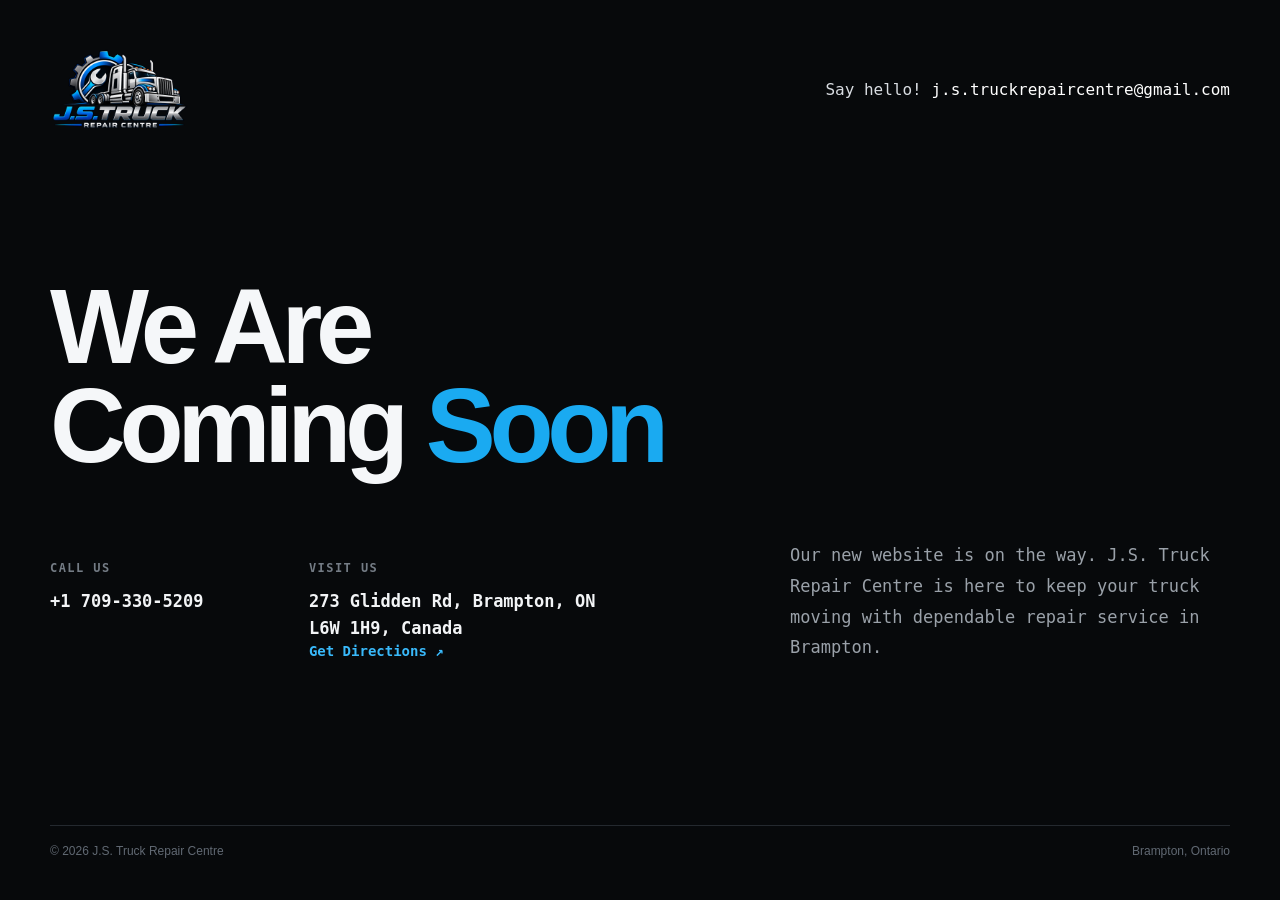
==== index.html @ e64debc7 "fixes for coming soon" ====
<!doctype html>
<html lang="en">

<head>
  <meta charset="utf-8">
  <meta name="viewport" content="width=device-width,initial-scale=1">
  <meta name="theme-color" content="#07090b">
  <title>J.S. Truck Repair Centre | Coming Soon</title>
  <link rel="icon" type="image/x-icon" href="favicon/favicon.ico">
  <meta name="description" content="J.S. Truck Repair Centre in Brampton, Ontario. Our new website is coming soon.">
  <style>
    :root {
      --bg: #07090b;
      --text: #f5f7f9;
      --muted: #9aa1a9;
      --blue: #079ee8;
      --line: #24292f
    }

    * {
      box-sizing: border-box
    }

    html,
    body {
      margin: 0;
      min-height: 100%;
      background: var(--bg);
      color: var(--text);
      font-family: Inter, Arial, Helvetica, sans-serif
    }

    body {
      min-height: 100vh
    }

    .page {
      width: min(1180px, calc(100% - 48px));
      min-height: 100vh;
      margin: auto;
      display: flex;
      flex-direction: column;
      padding: 44px 0 42px
    }

    header {
      display: flex;
      align-items: center;
      justify-content: space-between;
      gap: 30px
    }

    .logo {
      width: 190px;
      height: 92px;
      object-fit: contain;
      object-position: left center;
      display: block
    }

    .hello {
      font: 500 16px/1.5 ui-monospace, SFMono-Regular, Menlo, Consolas, monospace;
      color: #d9dde2
    }

    .hello a {
      color: #fff;
      text-decoration: none
    }

    .hello a:hover {
      color: #36b8ff
    }

    main {
      flex: 1;
      display: flex;
      flex-direction: column;
      justify-content: center;
      padding: 50px 0 25px
    }

    .title {
      font-size: clamp(62px, 8.2vw, 116px);
      line-height: .94;
      letter-spacing: -.06em;
      margin: 0;
      max-width: 900px;
      font-weight: 800
    }

    .title span {
      display: block
    }

    .blue {
      color: #1aaaf1
    }

    .bottom {
      display: grid;
      grid-template-columns: 1.35fr .9fr;
      gap: 80px;
      align-items: end;
      margin-top: 65px
    }

    .contact-grid {
      display: grid;
      grid-template-columns: .72fr 1.35fr;
      gap: 45px
    }

    .eyebrow {
      font: 600 12px/1.4 ui-monospace, SFMono-Regular, Menlo, Consolas, monospace;
      text-transform: uppercase;
      letter-spacing: .12em;
      color: #747c85;
      margin-bottom: 12px
    }

    .contact a,
    .contact p {
      font: 600 17px/1.55 ui-monospace, SFMono-Regular, Menlo, Consolas, monospace;
      color: #f2f4f6;
      text-decoration: none;
      margin: 0
    }

    .contact a:hover {
      color: #36b8ff
    }

    .intro {
      font: 500 17px/1.8 ui-monospace, SFMono-Regular, Menlo, Consolas, monospace;
      color: var(--muted);
      margin: 0;
      max-width: 430px
    }

    .directions {
      display: inline-block;
      margin-top: 16px;
      color: #39b9fa !important;
      font-size: 14px !important
    }

    .rule {
      height: 1px;
      background: var(--line);
      margin-top: 45px
    }

    .foot {
      display: flex;
      justify-content: space-between;
      gap: 20px;
      color: #616973;
      font-size: 12px;
      padding-top: 18px
    }

    @media(max-width:760px) {
      .page {
        width: min(100% - 30px, 1180px);
        padding: 24px 0
      }

      .logo {
        width: 140px;
        height: 70px
      }

      .hello {
        font-size: 12px;
        text-align: right
      }

      main {
        padding-top: 45px
      }

      .bottom {
        grid-template-columns: 1fr;
        gap: 42px;
        margin-top: 50px
      }

      .contact-grid {
        grid-template-columns: 1fr;
        gap: 30px
      }

      .intro {
        font-size: 15px
      }

      .foot {
        display: block;
        line-height: 1.8
      }
    }
  </style>
</head>

<body>
  <div class="page">
    <header>
      <img class="logo" src="logo.png" alt="J.S. Truck Repair Centre">
      <div class="hello">Say hello! <a href="mailto:j.s.truckrepaircentre@gmail.com">j.s.truckrepaircentre@gmail.com</a>
      </div>
    </header>
    <main>
      <h1 class="title"><span>We Are</span><span>Coming <span class="blue" style="display:inline">Soon</span></span>
      </h1>
      <div class="bottom">
        <div class="contact-grid">
          <div class="contact">
            <div class="eyebrow">Call Us</div>
            <a href="tel:+17093305209">+1 709-330-5209</a>
          </div>
          <div class="contact">
            <div class="eyebrow">Visit Us</div>
            <p>273 Glidden Rd, Brampton, ON<br>L6W 1H9, Canada</p>
            <a class="directions" href="https://share.google/nfIL2o4Om4ZSBafiS" target="_blank" rel="noopener">Get
              Directions ↗</a>
          </div>
        </div>
        <p class="intro">Our new website is on the way. J.S. Truck Repair Centre is here to keep your truck moving with
          dependable repair service in Brampton.</p>
      </div>
    </main>
    <div class="rule"></div>
    <footer class="foot"><span>© 2026 J.S. Truck Repair Centre</span><span>Brampton, Ontario</span></footer>
  </div>
</body>

</html>
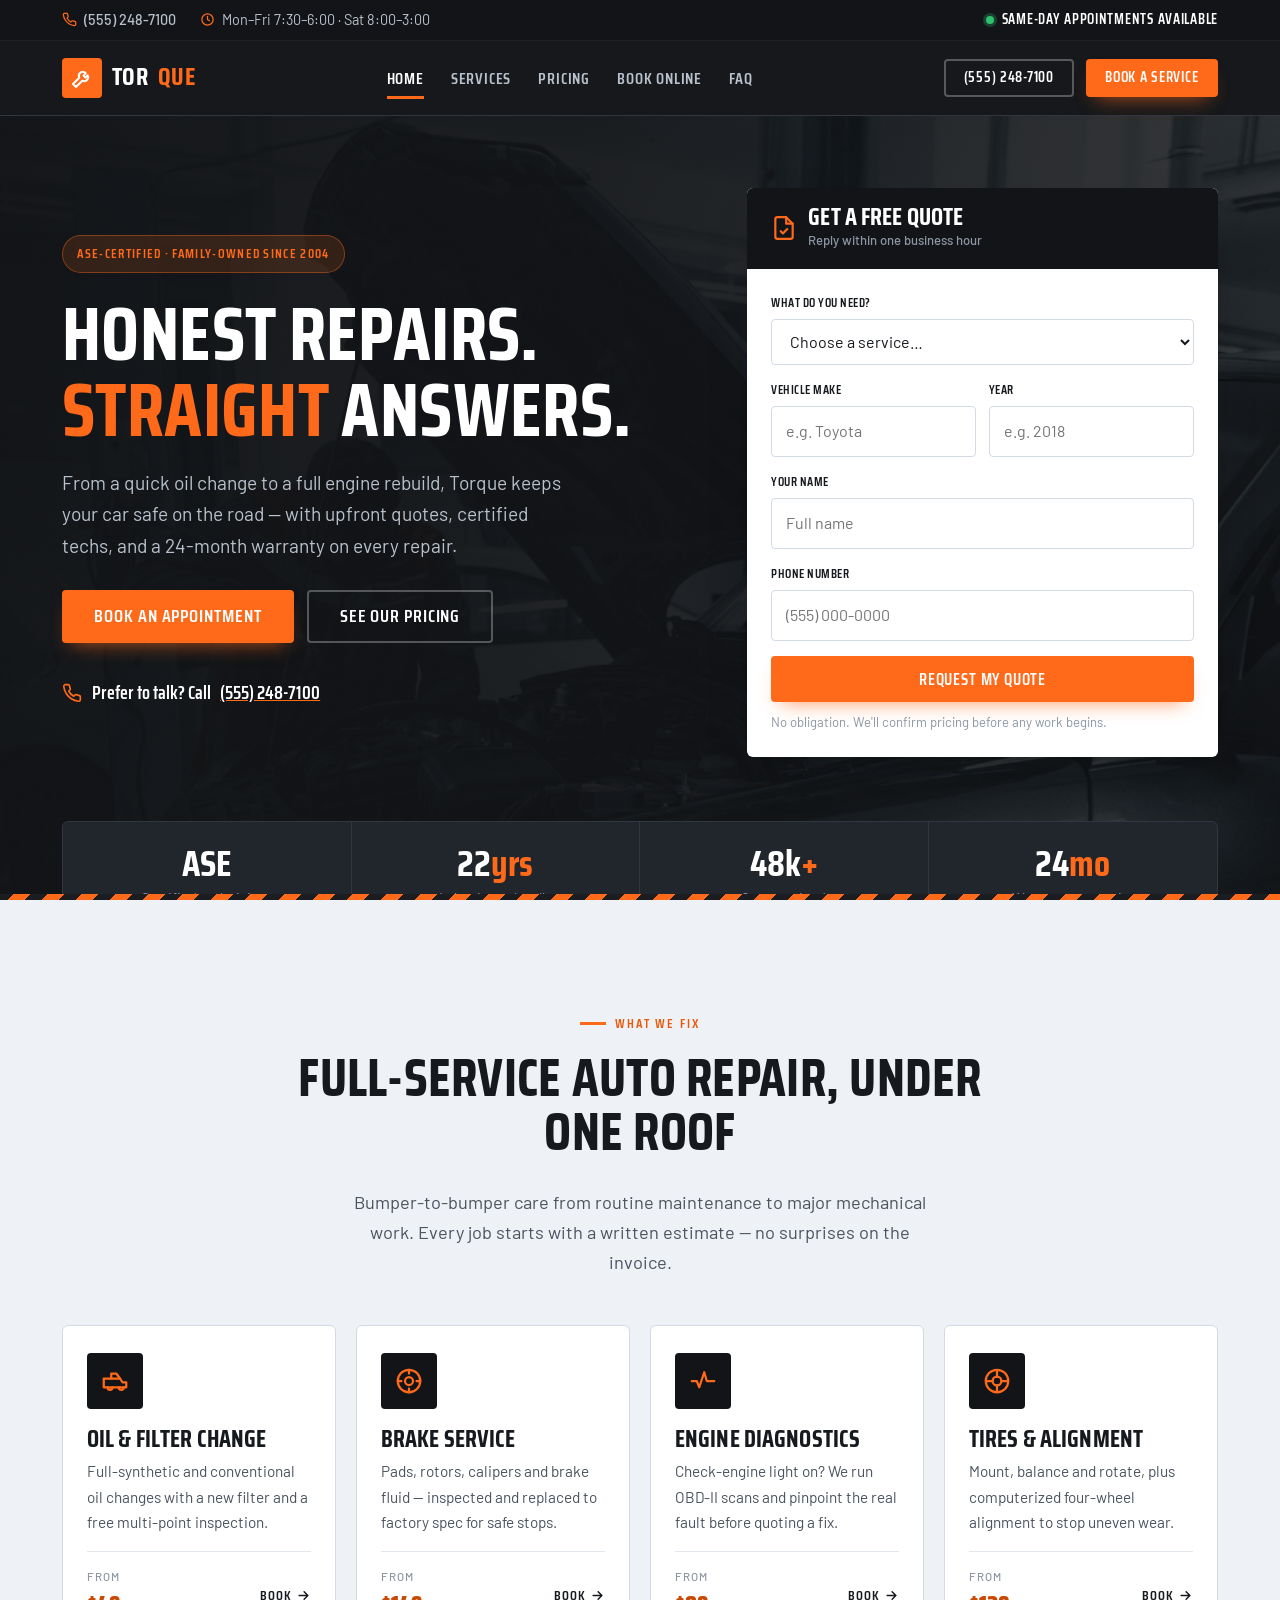
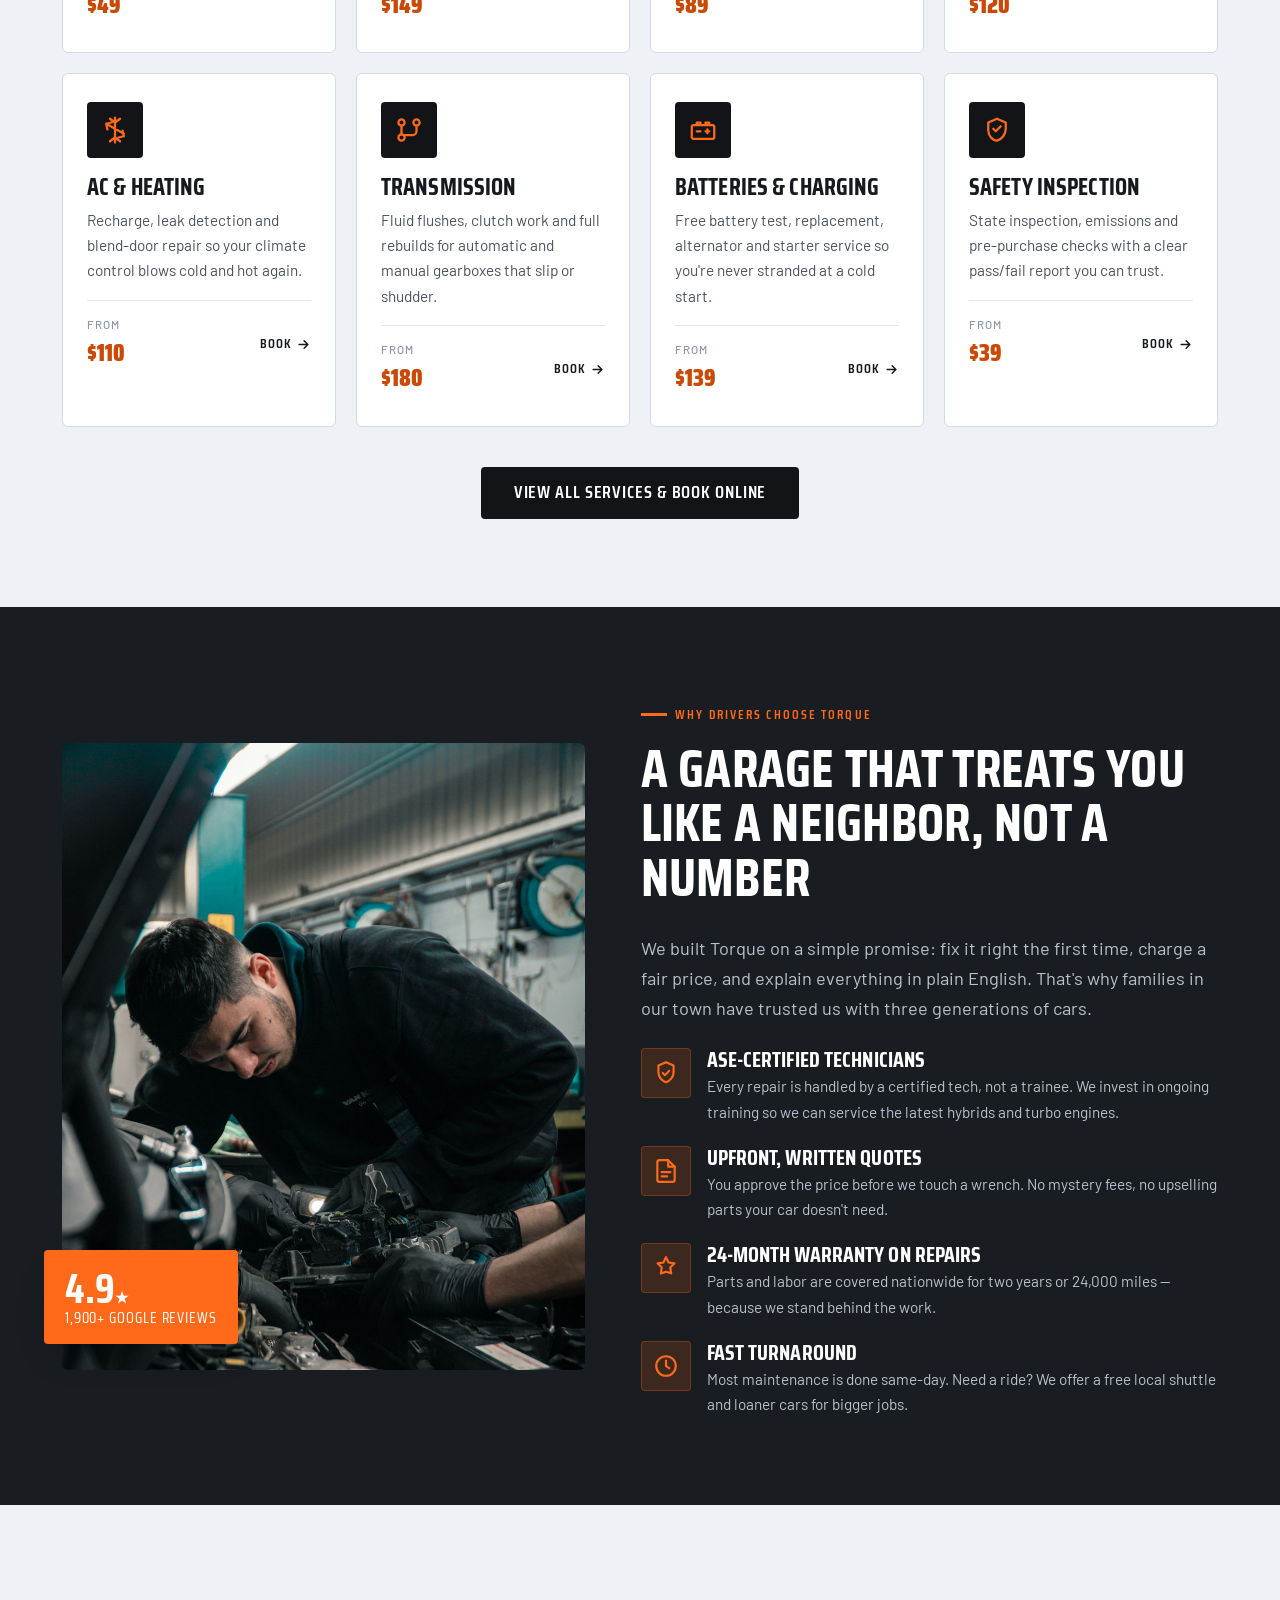
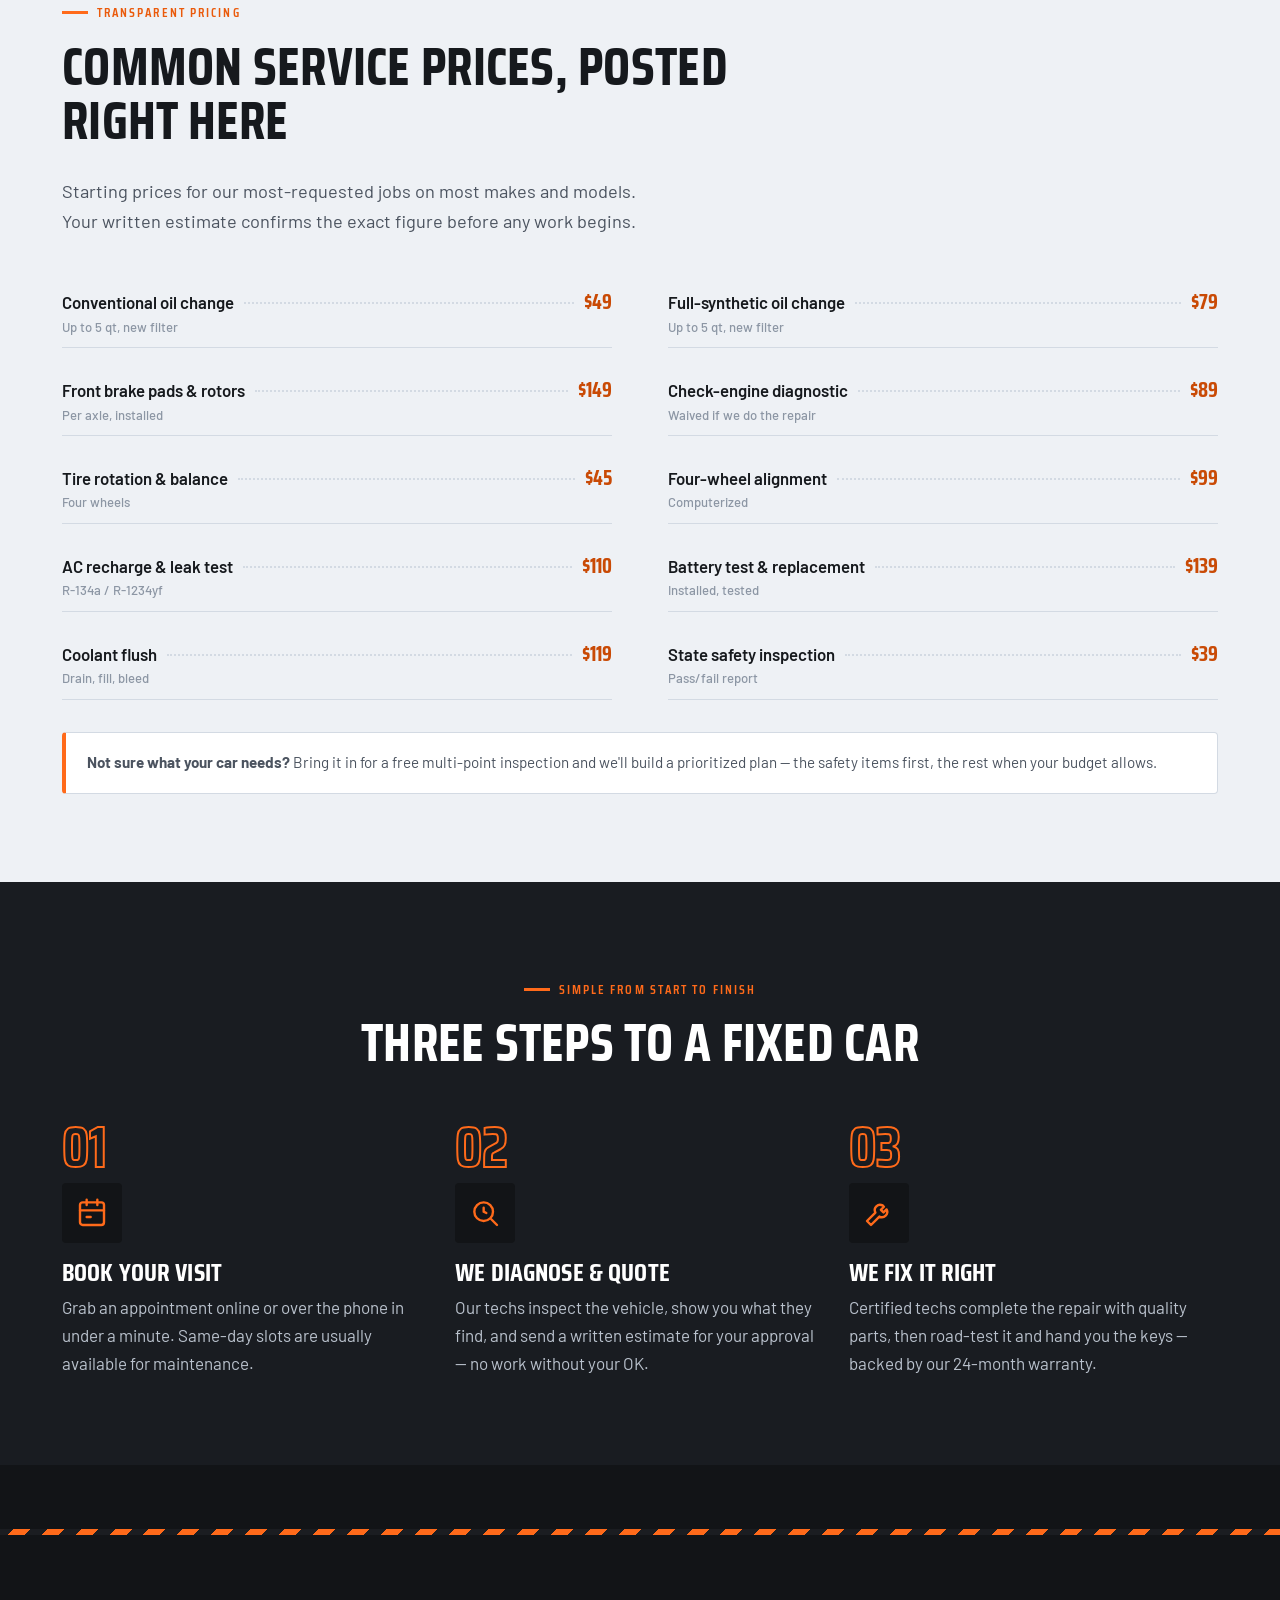
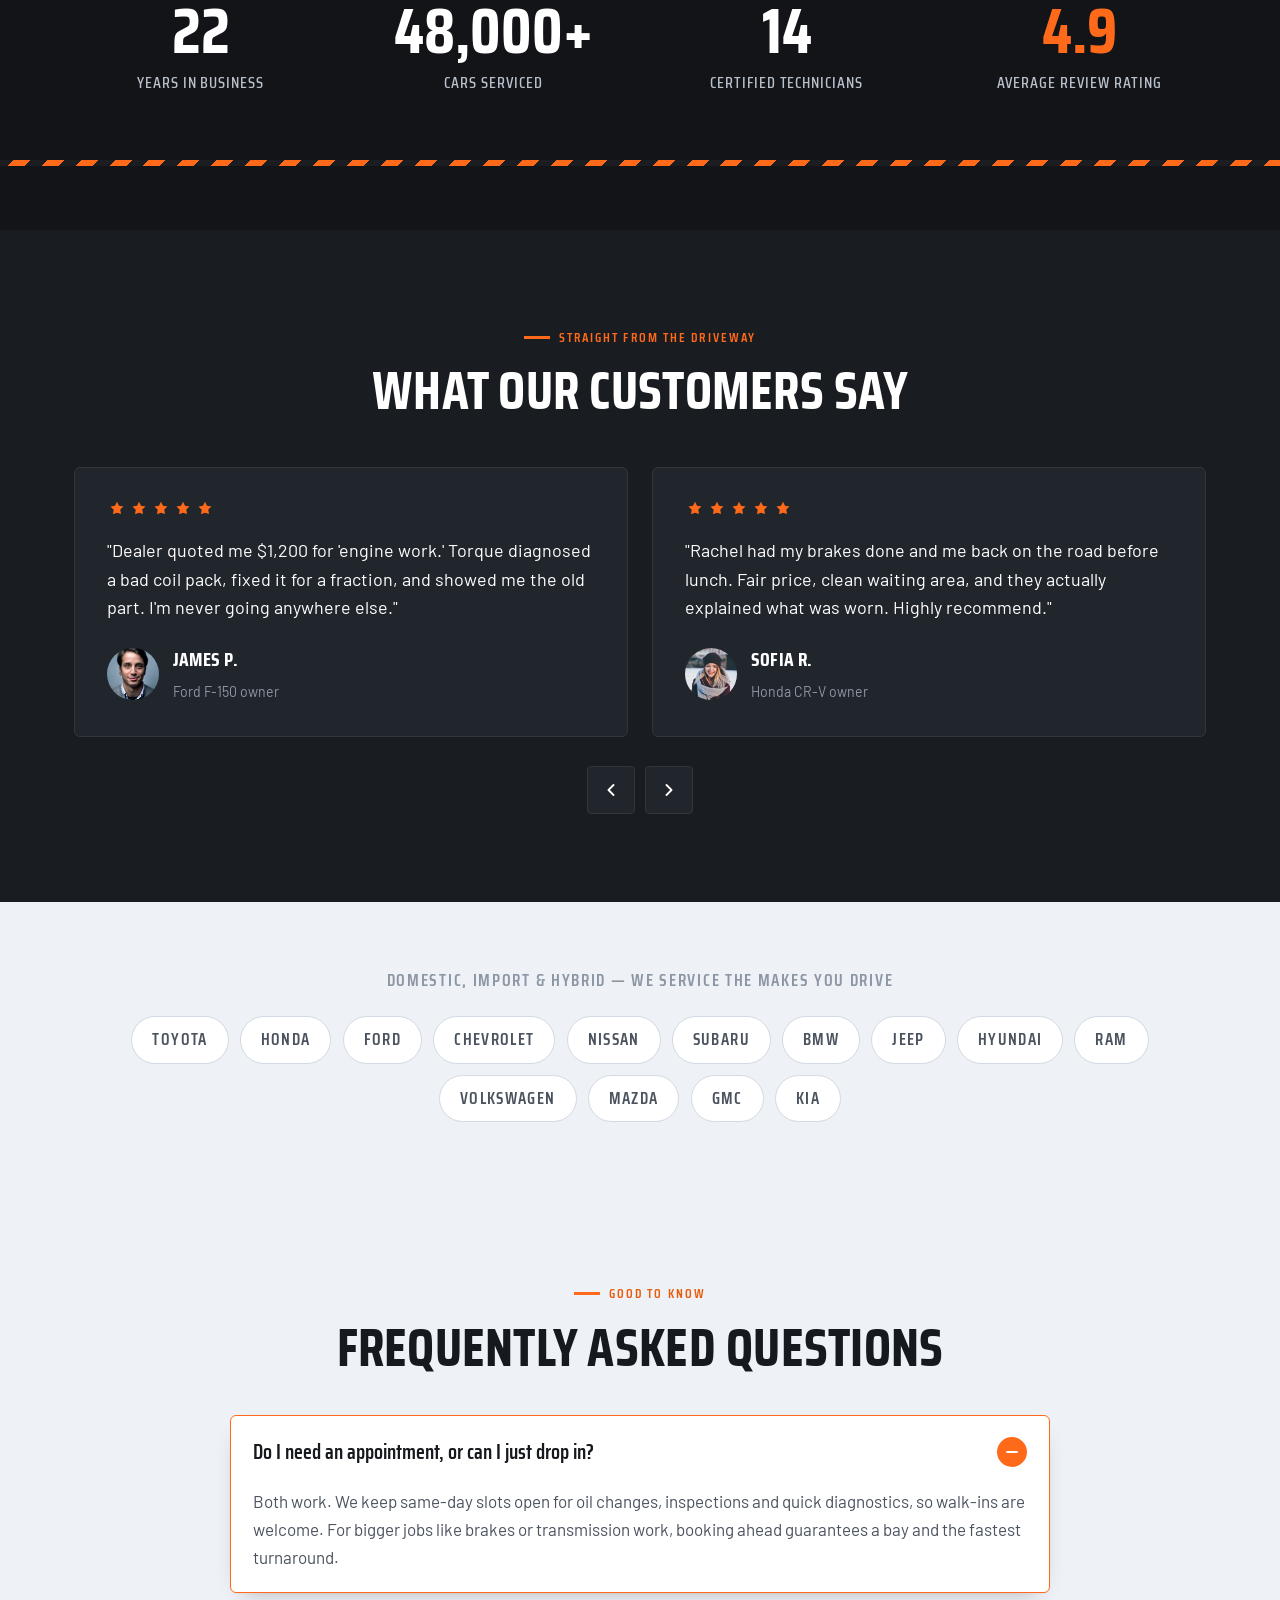
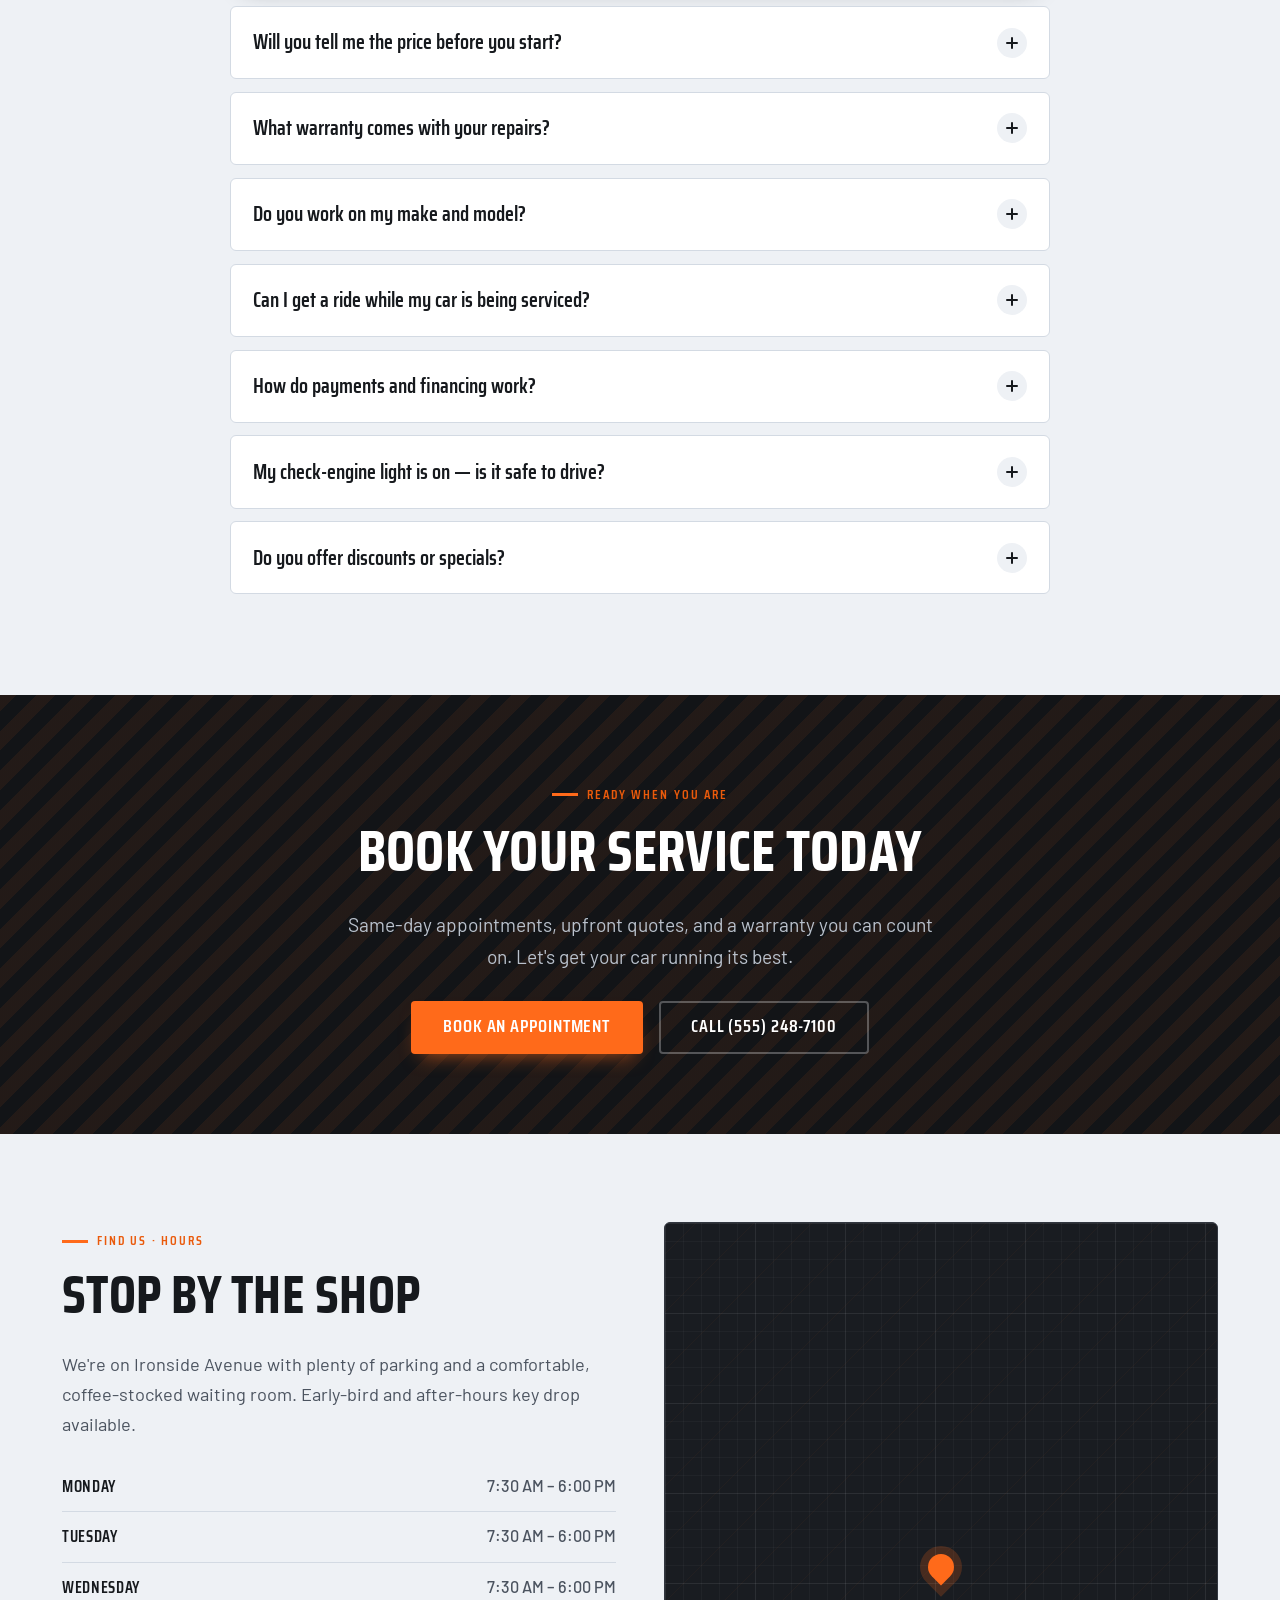
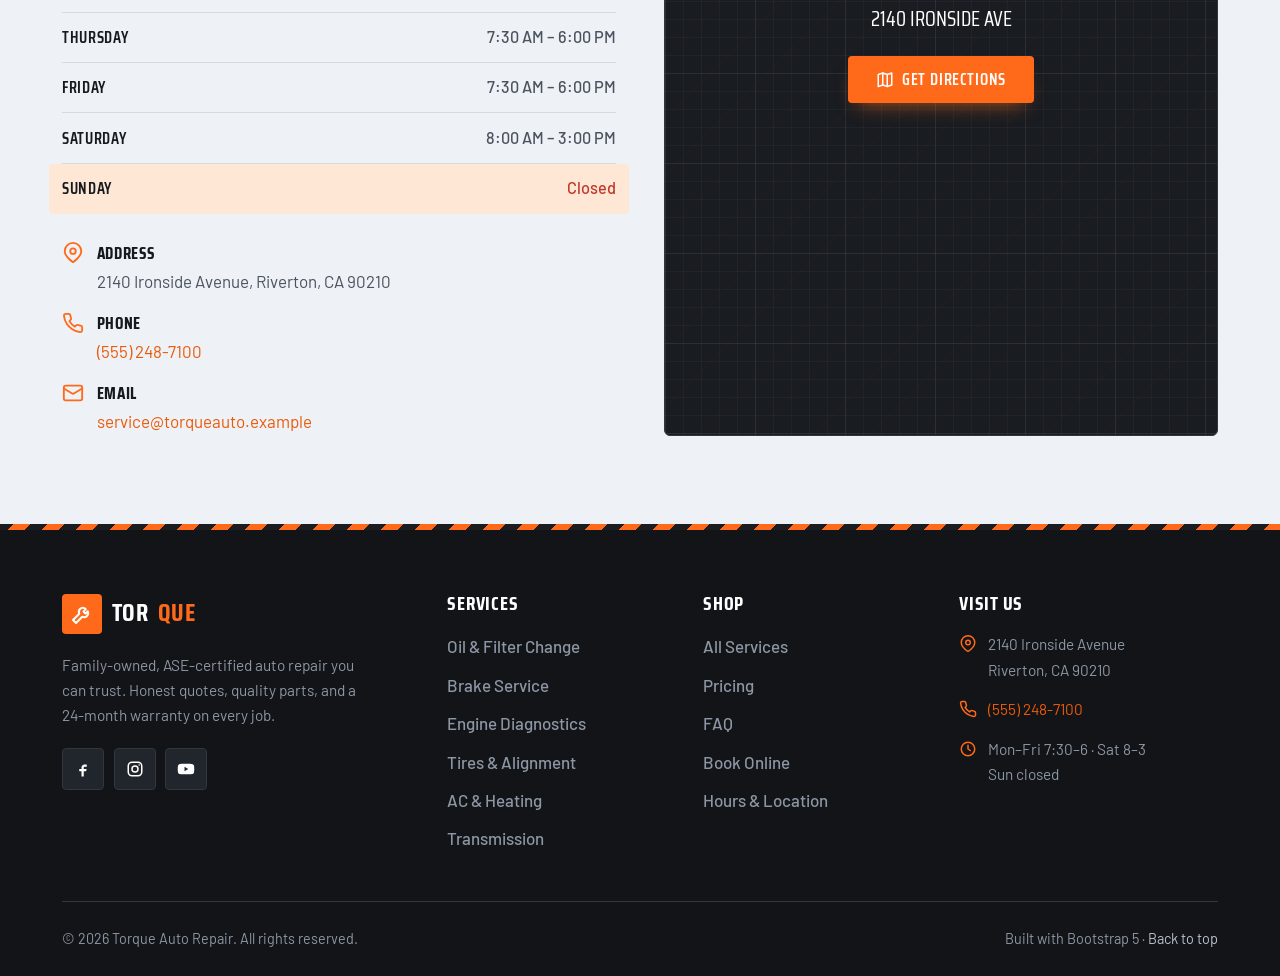
==== commit 4310100d: "template only" ====
--- a/index.html
+++ b/index.html
@@ -1,238 +1,715 @@
 <!doctype html>
 <html lang="en">
-
 <head>
+  <script>document.documentElement.classList.add('js')</script>
   <meta charset="utf-8">
-  <meta name="viewport" content="width=device-width,initial-scale=1">
-  <meta name="theme-color" content="#07090b">
-  <title>J.S. Truck Repair Centre | Coming Soon</title>
-  <link rel="icon" type="image/x-icon" href="favicon/favicon.ico">
-  <meta name="description" content="J.S. Truck Repair Centre in Brampton, Ontario. Our new website is coming soon.">
-  <style>
-    :root {
-      --bg: #07090b;
-      --text: #f5f7f9;
-      --muted: #9aa1a9;
-      --blue: #079ee8;
-      --line: #24292f
-    }
-
-    * {
-      box-sizing: border-box
-    }
-
-    html,
-    body {
-      margin: 0;
-      min-height: 100%;
-      background: var(--bg);
-      color: var(--text);
-      font-family: Inter, Arial, Helvetica, sans-serif
-    }
-
-    body {
-      min-height: 100vh
-    }
-
-    .page {
-      width: min(1180px, calc(100% - 48px));
-      min-height: 100vh;
-      margin: auto;
-      display: flex;
-      flex-direction: column;
-      padding: 44px 0 42px
-    }
-
-    header {
-      display: flex;
-      align-items: center;
-      justify-content: space-between;
-      gap: 30px
-    }
-
-    .logo {
-      width: 190px;
-      height: 92px;
-      object-fit: contain;
-      object-position: left center;
-      display: block
-    }
-
-    .hello {
-      font: 500 16px/1.5 ui-monospace, SFMono-Regular, Menlo, Consolas, monospace;
-      color: #d9dde2
-    }
-
-    .hello a {
-      color: #fff;
-      text-decoration: none
-    }
-
-    .hello a:hover {
-      color: #36b8ff
-    }
-
-    main {
-      flex: 1;
-      display: flex;
-      flex-direction: column;
-      justify-content: center;
-      padding: 50px 0 25px
-    }
-
-    .title {
-      font-size: clamp(62px, 8.2vw, 116px);
-      line-height: .94;
-      letter-spacing: -.06em;
-      margin: 0;
-      max-width: 900px;
-      font-weight: 800
-    }
-
-    .title span {
-      display: block
-    }
-
-    .blue {
-      color: #1aaaf1
-    }
-
-    .bottom {
-      display: grid;
-      grid-template-columns: 1.35fr .9fr;
-      gap: 80px;
-      align-items: end;
-      margin-top: 65px
-    }
-
-    .contact-grid {
-      display: grid;
-      grid-template-columns: .72fr 1.35fr;
-      gap: 45px
-    }
-
-    .eyebrow {
-      font: 600 12px/1.4 ui-monospace, SFMono-Regular, Menlo, Consolas, monospace;
-      text-transform: uppercase;
-      letter-spacing: .12em;
-      color: #747c85;
-      margin-bottom: 12px
-    }
-
-    .contact a,
-    .contact p {
-      font: 600 17px/1.55 ui-monospace, SFMono-Regular, Menlo, Consolas, monospace;
-      color: #f2f4f6;
-      text-decoration: none;
-      margin: 0
-    }
-
-    .contact a:hover {
-      color: #36b8ff
-    }
-
-    .intro {
-      font: 500 17px/1.8 ui-monospace, SFMono-Regular, Menlo, Consolas, monospace;
-      color: var(--muted);
-      margin: 0;
-      max-width: 430px
-    }
-
-    .directions {
-      display: inline-block;
-      margin-top: 16px;
-      color: #39b9fa !important;
-      font-size: 14px !important
-    }
-
-    .rule {
-      height: 1px;
-      background: var(--line);
-      margin-top: 45px
-    }
-
-    .foot {
-      display: flex;
-      justify-content: space-between;
-      gap: 20px;
-      color: #616973;
-      font-size: 12px;
-      padding-top: 18px
-    }
-
-    @media(max-width:760px) {
-      .page {
-        width: min(100% - 30px, 1180px);
-        padding: 24px 0
-      }
-
-      .logo {
-        width: 140px;
-        height: 70px
-      }
-
-      .hello {
-        font-size: 12px;
-        text-align: right
-      }
-
-      main {
-        padding-top: 45px
-      }
-
-      .bottom {
-        grid-template-columns: 1fr;
-        gap: 42px;
-        margin-top: 50px
-      }
-
-      .contact-grid {
-        grid-template-columns: 1fr;
-        gap: 30px
-      }
-
-      .intro {
-        font-size: 15px
-      }
-
-      .foot {
-        display: block;
-        line-height: 1.8
-      }
-    }
-  </style>
+  <meta name="viewport" content="width=device-width, initial-scale=1">
+  <title>Torque — Auto Repair Shop &amp; Mechanic Website Template</title>
+  <meta name="description" content="Torque is a rugged, trustworthy Bootstrap 5 website template for auto repair shops and mechanics: quick-quote booking, service pricing, ASE trust badges, specials, and a service booking page.">
+  <link rel="preconnect" href="https://fonts.googleapis.com">
+  <link rel="preconnect" href="https://fonts.gstatic.com" crossorigin>
+  <link href="https://fonts.googleapis.com/css2?family=Saira+Condensed:wght@500;600;700&family=Barlow:wght@400;500;600;700&display=swap" rel="stylesheet">
+  <link rel="stylesheet" href="css/vendor/bootstrap.min.css">
+  <link rel="stylesheet" href="css/style.css">
 </head>
-
 <body>
-  <div class="page">
-    <header>
-      <img class="logo" src="logo.png" alt="J.S. Truck Repair Centre">
-      <div class="hello">Say hello! <a href="mailto:j.s.truckrepaircentre@gmail.com">j.s.truckrepaircentre@gmail.com</a>
-      </div>
-    </header>
-    <main>
-      <h1 class="title"><span>We Are</span><span>Coming <span class="blue" style="display:inline">Soon</span></span>
-      </h1>
-      <div class="bottom">
-        <div class="contact-grid">
-          <div class="contact">
-            <div class="eyebrow">Call Us</div>
-            <a href="tel:+17093305209">+1 709-330-5209</a>
-          </div>
-          <div class="contact">
-            <div class="eyebrow">Visit Us</div>
-            <p>273 Glidden Rd, Brampton, ON<br>L6W 1H9, Canada</p>
-            <a class="directions" href="https://share.google/nfIL2o4Om4ZSBafiS" target="_blank" rel="noopener">Get
-              Directions ↗</a>
-          </div>
-        </div>
-        <p class="intro">Our new website is on the way. J.S. Truck Repair Centre is here to keep your truck moving with
-          dependable repair service in Brampton.</p>
-      </div>
-    </main>
-    <div class="rule"></div>
-    <footer class="foot"><span>© 2026 J.S. Truck Repair Centre</span><span>Brampton, Ontario</span></footer>
+  <a class="tq-skip" href="#main">Skip to content</a>
+
+  <!-- ============ TOP BAR ============ -->
+  <div class="tq-topbar">
+    <div class="container">
+      <ul class="tq-topbar-list">
+        <li>
+          <svg viewBox="0 0 24 24" fill="none" stroke="currentColor" stroke-width="2" stroke-linecap="round" stroke-linejoin="round" aria-hidden="true"><path d="M22 16.92v3a2 2 0 0 1-2.18 2 19.79 19.79 0 0 1-8.63-3.07 19.5 19.5 0 0 1-6-6 19.79 19.79 0 0 1-3.07-8.67A2 2 0 0 1 4.11 2h3a2 2 0 0 1 2 1.72c.13.96.36 1.9.7 2.81a2 2 0 0 1-.45 2.11L8.09 9.91a16 16 0 0 0 6 6l1.27-1.27a2 2 0 0 1 2.11-.45c.9.34 1.85.57 2.81.7A2 2 0 0 1 22 16.92z"/></svg>
+          <a href="tel:+15552487100">(555) 248-7100</a>
+        </li>
+        <li class="tq-topbar-hide">
+          <svg viewBox="0 0 24 24" fill="none" stroke="currentColor" stroke-width="2" stroke-linecap="round" stroke-linejoin="round" aria-hidden="true"><circle cx="12" cy="12" r="9"/><path d="M12 7v5l3 2"/></svg>
+          Mon–Fri 7:30–6:00 · Sat 8:00–3:00
+        </li>
+      </ul>
+      <span class="tq-sameday"><span class="dot" aria-hidden="true"></span> Same-day appointments available</span>
+    </div>
   </div>
+
+  <!-- ============ NAVBAR ============ -->
+  <header>
+    <nav class="tq-nav" aria-label="Primary">
+      <div class="container">
+        <a class="tq-brand" href="index.html" aria-label="Torque Auto Repair — home">
+          <span class="tq-brand-mark" aria-hidden="true">
+            <svg viewBox="0 0 24 24" fill="none" stroke="currentColor" stroke-width="2" stroke-linecap="round" stroke-linejoin="round"><path d="M14.7 6.3a4 4 0 0 0-5.4 5.4L3 18l3 3 6.3-6.3a4 4 0 0 0 5.4-5.4l-2.3 2.3-2-2 2.3-2.3z"/></svg>
+          </span>
+          Tor<b>que</b>
+        </a>
+
+        <ul class="tq-nav-links tq-nav-desktop" role="list">
+          <li><a href="index.html" class="active">Home</a></li>
+          <li><a href="#services">Services</a></li>
+          <li><a href="#pricing">Pricing</a></li>
+          <li><a href="services.html">Book Online</a></li>
+          <li><a href="#faq">FAQ</a></li>
+        </ul>
+
+        <div class="tq-nav-cta tq-nav-desktop">
+          <a href="tel:+15552487100" class="tq-btn tq-btn--ghost tq-btn--sm">(555) 248-7100</a>
+          <a href="#quote" class="tq-btn tq-btn--accent tq-btn--sm">Book a Service</a>
+        </div>
+
+        <button class="tq-burger" aria-label="Open menu" aria-expanded="false" aria-controls="tqMobile">
+          <span></span><span></span><span></span>
+        </button>
+      </div>
+    </nav>
+  </header>
+
+  <div class="tq-overlay" aria-hidden="true"></div>
+  <nav class="tq-mobile" id="tqMobile" aria-label="Mobile">
+    <button class="tq-mobile-close" aria-label="Close menu">&times;</button>
+    <a href="index.html">Home</a>
+    <a href="#services">Services</a>
+    <a href="#pricing">Pricing</a>
+    <a href="services.html">Book Online</a>
+    <a href="#faq">FAQ</a>
+    <a href="#quote" class="tq-btn tq-btn--accent tq-btn--block">Book a Service</a>
+    <a href="tel:+15552487100" class="tq-btn tq-btn--ghost tq-btn--block">(555) 248-7100</a>
+  </nav>
+
+  <main id="main">
+
+    <!-- ============ HERO ============ -->
+    <section class="tq-hero" id="quote">
+      <div class="tq-hero-bg">
+        <img src="img/hero-garage.jpg" alt="Mechanic in overalls working under a car raised on a hydraulic lift in a busy auto repair garage" width="1600" height="1100" fetchpriority="high">
+      </div>
+      <div class="container">
+        <div class="tq-hero-grid">
+          <div>
+            <span class="tq-hero-flag">ASE-Certified · Family-Owned Since 2004</span>
+            <h1>Honest repairs.<br><span class="u">Straight</span> answers.</h1>
+            <p class="tq-hero-sub">From a quick oil change to a full engine rebuild, Torque keeps your car safe on the road — with upfront quotes, certified techs, and a 24-month warranty on every repair.</p>
+            <div class="tq-hero-actions">
+              <a href="services.html" class="tq-btn tq-btn--accent tq-btn--lg">Book an appointment</a>
+              <a href="#pricing" class="tq-btn tq-btn--ghost tq-btn--lg">See our pricing</a>
+            </div>
+            <div class="tq-hero-phone">
+              <svg viewBox="0 0 24 24" fill="none" stroke="currentColor" stroke-width="2" stroke-linecap="round" stroke-linejoin="round" aria-hidden="true"><path d="M22 16.92v3a2 2 0 0 1-2.18 2 19.79 19.79 0 0 1-8.63-3.07 19.5 19.5 0 0 1-6-6 19.79 19.79 0 0 1-3.07-8.67A2 2 0 0 1 4.11 2h3a2 2 0 0 1 2 1.72c.13.96.36 1.9.7 2.81a2 2 0 0 1-.45 2.11L8.09 9.91a16 16 0 0 0 6 6l1.27-1.27a2 2 0 0 1 2.11-.45c.9.34 1.85.57 2.81.7A2 2 0 0 1 22 16.92z"/></svg>
+              Prefer to talk? Call <a href="tel:+15552487100" style="color:#fff;text-decoration:underline;text-decoration-color:var(--tq-orange);">(555) 248-7100</a>
+            </div>
+          </div>
+
+          <!-- Quick-quote mini form -->
+          <div class="tq-quote">
+            <div class="tq-quote-head">
+              <svg viewBox="0 0 24 24" fill="none" stroke="currentColor" stroke-width="2" stroke-linecap="round" stroke-linejoin="round" aria-hidden="true"><path d="M14 2H6a2 2 0 0 0-2 2v16a2 2 0 0 0 2 2h12a2 2 0 0 0 2-2V8z"/><path d="M14 2v6h6M9 15l2 2 4-4"/></svg>
+              <div>
+                <h3>Get a free quote</h3>
+                <span>Reply within one business hour</span>
+              </div>
+            </div>
+            <div class="tq-quote-body">
+              <form data-validate aria-label="Quick quote request">
+                <div class="tq-field">
+                  <label for="q-service">What do you need?</label>
+                  <select id="q-service" name="service" required>
+                    <option value="">Choose a service…</option>
+                    <option>Oil change</option>
+                    <option>Brakes</option>
+                    <option>Engine diagnostics</option>
+                    <option>Tires &amp; alignment</option>
+                    <option>AC &amp; heating</option>
+                    <option>Transmission</option>
+                    <option>Battery</option>
+                    <option>State inspection</option>
+                    <option>Not sure — please advise</option>
+                  </select>
+                  <span class="err">Please pick a service.</span>
+                </div>
+                <div class="tq-field-row">
+                  <div class="tq-field">
+                    <label for="q-make">Vehicle make</label>
+                    <input id="q-make" name="make" type="text" placeholder="e.g. Toyota" required>
+                    <span class="err">Enter your make.</span>
+                  </div>
+                  <div class="tq-field">
+                    <label for="q-year">Year</label>
+                    <input id="q-year" name="year" type="text" inputmode="numeric" placeholder="e.g. 2018" required>
+                    <span class="err">Enter the year.</span>
+                  </div>
+                </div>
+                <div class="tq-field">
+                  <label for="q-name">Your name</label>
+                  <input id="q-name" name="name" type="text" placeholder="Full name" required>
+                  <span class="err">Please enter your name.</span>
+                </div>
+                <div class="tq-field">
+                  <label for="q-phone">Phone number</label>
+                  <input id="q-phone" name="phone" type="tel" placeholder="(555) 000-0000" required>
+                  <span class="err">Enter a valid phone number.</span>
+                </div>
+                <button type="submit" class="tq-btn tq-btn--accent tq-btn--block">Request my quote</button>
+                <p class="tq-form-note">No obligation. We'll confirm pricing before any work begins.</p>
+                <div class="tq-form-success">Thanks — your request is in! A service advisor will call you shortly to confirm your quote and appointment.</div>
+              </form>
+            </div>
+          </div>
+        </div>
+
+        <!-- Trust badges -->
+        <div class="tq-trust" style="margin-bottom:-2.5rem;">
+          <div class="tq-trust-item">
+            <div class="tq-trust-num">ASE</div>
+            <div class="tq-trust-label">Certified technicians</div>
+          </div>
+          <div class="tq-trust-item">
+            <div class="tq-trust-num">22<span class="u">yrs</span></div>
+            <div class="tq-trust-label">In business locally</div>
+          </div>
+          <div class="tq-trust-item">
+            <div class="tq-trust-num">48k<span class="u">+</span></div>
+            <div class="tq-trust-label">Cars serviced</div>
+          </div>
+          <div class="tq-trust-item">
+            <div class="tq-trust-num">24<span class="u">mo</span></div>
+            <div class="tq-trust-label">Warranty on repairs</div>
+          </div>
+        </div>
+      </div>
+    </section>
+    <div class="tq-hazard-thin" role="presentation"></div>
+
+    <!-- ============ SERVICES GRID ============ -->
+    <section class="tq-section tq-light" id="services" style="padding-top:6.5rem;">
+      <div class="container">
+        <div class="tq-shead tq-shead--center tq-reveal" style="margin-bottom:3rem;">
+          <span class="tq-eyebrow tq-eyebrow--center">What we fix</span>
+          <h2 class="tq-h2">Full-service auto repair, under one roof</h2>
+          <p class="tq-lead" style="margin-inline:auto;">Bumper-to-bumper care from routine maintenance to major mechanical work. Every job starts with a written estimate — no surprises on the invoice.</p>
+        </div>
+
+        <div class="tq-services-grid">
+          <!-- Oil Change -->
+          <article class="tq-service tq-reveal">
+            <div class="tq-service-ico"><svg viewBox="0 0 24 24" fill="none" stroke="currentColor" stroke-width="1.8" stroke-linecap="round" stroke-linejoin="round" aria-hidden="true"><path d="M3 10h13l2 3h3v4H3z"/><path d="M6 17a2 2 0 1 0 4 0M15 17a2 2 0 1 0 4 0"/><path d="M9 10V6h4l3 4"/></svg></div>
+            <h3>Oil &amp; Filter Change</h3>
+            <p>Full-synthetic and conventional oil changes with a new filter and a free multi-point inspection.</p>
+            <div class="tq-service-foot">
+              <div class="tq-price-from"><span>From</span><b>$49</b></div>
+              <a href="services.html" class="tq-service-link">Book <svg viewBox="0 0 24 24" fill="none" stroke="currentColor" stroke-width="2.4" stroke-linecap="round" stroke-linejoin="round" aria-hidden="true"><path d="M5 12h14M13 6l6 6-6 6"/></svg></a>
+            </div>
+          </article>
+          <!-- Brakes -->
+          <article class="tq-service tq-reveal d1">
+            <div class="tq-service-ico"><svg viewBox="0 0 24 24" fill="none" stroke="currentColor" stroke-width="1.8" stroke-linecap="round" stroke-linejoin="round" aria-hidden="true"><circle cx="12" cy="12" r="9"/><circle cx="12" cy="12" r="3.2"/><path d="M12 3v3M12 18v3M3 12h3M18 12h3"/></svg></div>
+            <h3>Brake Service</h3>
+            <p>Pads, rotors, calipers and brake fluid — inspected and replaced to factory spec for safe stops.</p>
+            <div class="tq-service-foot">
+              <div class="tq-price-from"><span>From</span><b>$149</b></div>
+              <a href="services.html" class="tq-service-link">Book <svg viewBox="0 0 24 24" fill="none" stroke="currentColor" stroke-width="2.4" stroke-linecap="round" stroke-linejoin="round" aria-hidden="true"><path d="M5 12h14M13 6l6 6-6 6"/></svg></a>
+            </div>
+          </article>
+          <!-- Diagnostics -->
+          <article class="tq-service tq-reveal d2">
+            <div class="tq-service-ico"><svg viewBox="0 0 24 24" fill="none" stroke="currentColor" stroke-width="1.8" stroke-linecap="round" stroke-linejoin="round" aria-hidden="true"><path d="M3 12h4l2 5 4-12 2 7h6"/></svg></div>
+            <h3>Engine Diagnostics</h3>
+            <p>Check-engine light on? We run OBD-II scans and pinpoint the real fault before quoting a fix.</p>
+            <div class="tq-service-foot">
+              <div class="tq-price-from"><span>From</span><b>$89</b></div>
+              <a href="services.html" class="tq-service-link">Book <svg viewBox="0 0 24 24" fill="none" stroke="currentColor" stroke-width="2.4" stroke-linecap="round" stroke-linejoin="round" aria-hidden="true"><path d="M5 12h14M13 6l6 6-6 6"/></svg></a>
+            </div>
+          </article>
+          <!-- Tires -->
+          <article class="tq-service tq-reveal d3">
+            <div class="tq-service-ico"><svg viewBox="0 0 24 24" fill="none" stroke="currentColor" stroke-width="1.8" stroke-linecap="round" stroke-linejoin="round" aria-hidden="true"><circle cx="12" cy="12" r="9"/><circle cx="12" cy="12" r="3.5"/><path d="M12 3.5v5M12 15.5v5M3.5 12h5M15.5 12h5"/></svg></div>
+            <h3>Tires &amp; Alignment</h3>
+            <p>Mount, balance and rotate, plus computerized four-wheel alignment to stop uneven wear.</p>
+            <div class="tq-service-foot">
+              <div class="tq-price-from"><span>From</span><b>$120</b></div>
+              <a href="services.html" class="tq-service-link">Book <svg viewBox="0 0 24 24" fill="none" stroke="currentColor" stroke-width="2.4" stroke-linecap="round" stroke-linejoin="round" aria-hidden="true"><path d="M5 12h14M13 6l6 6-6 6"/></svg></a>
+            </div>
+          </article>
+          <!-- AC -->
+          <article class="tq-service tq-reveal">
+            <div class="tq-service-ico"><svg viewBox="0 0 24 24" fill="none" stroke="currentColor" stroke-width="1.8" stroke-linecap="round" stroke-linejoin="round" aria-hidden="true"><path d="M12 2v20M12 6l4-3M12 6L8 3M12 18l4 3M12 18l-4 3M4.9 7l14.2 8M4.9 7l1 4.5M4.9 7l4.4-1M19.1 17l-1-4.5M19.1 17l-4.4 1"/></svg></div>
+            <h3>AC &amp; Heating</h3>
+            <p>Recharge, leak detection and blend-door repair so your climate control blows cold and hot again.</p>
+            <div class="tq-service-foot">
+              <div class="tq-price-from"><span>From</span><b>$110</b></div>
+              <a href="services.html" class="tq-service-link">Book <svg viewBox="0 0 24 24" fill="none" stroke="currentColor" stroke-width="2.4" stroke-linecap="round" stroke-linejoin="round" aria-hidden="true"><path d="M5 12h14M13 6l6 6-6 6"/></svg></a>
+            </div>
+          </article>
+          <!-- Transmission -->
+          <article class="tq-service tq-reveal d1">
+            <div class="tq-service-ico"><svg viewBox="0 0 24 24" fill="none" stroke="currentColor" stroke-width="1.8" stroke-linecap="round" stroke-linejoin="round" aria-hidden="true"><circle cx="6" cy="6" r="2.5"/><circle cx="18" cy="6" r="2.5"/><circle cx="6" cy="18" r="2.5"/><path d="M6 8.5v7M18 8.5V13a3 3 0 0 1-3 3H8.5"/></svg></div>
+            <h3>Transmission</h3>
+            <p>Fluid flushes, clutch work and full rebuilds for automatic and manual gearboxes that slip or shudder.</p>
+            <div class="tq-service-foot">
+              <div class="tq-price-from"><span>From</span><b>$180</b></div>
+              <a href="services.html" class="tq-service-link">Book <svg viewBox="0 0 24 24" fill="none" stroke="currentColor" stroke-width="2.4" stroke-linecap="round" stroke-linejoin="round" aria-hidden="true"><path d="M5 12h14M13 6l6 6-6 6"/></svg></a>
+            </div>
+          </article>
+          <!-- Batteries -->
+          <article class="tq-service tq-reveal d2">
+            <div class="tq-service-ico"><svg viewBox="0 0 24 24" fill="none" stroke="currentColor" stroke-width="1.8" stroke-linecap="round" stroke-linejoin="round" aria-hidden="true"><rect x="3" y="8" width="18" height="11" rx="1.5"/><path d="M7 8V6h3v2M14 8V6h3v2M7 13h3M15.5 11.5v3M14 13h3"/></svg></div>
+            <h3>Batteries &amp; Charging</h3>
+            <p>Free battery test, replacement, alternator and starter service so you're never stranded at a cold start.</p>
+            <div class="tq-service-foot">
+              <div class="tq-price-from"><span>From</span><b>$139</b></div>
+              <a href="services.html" class="tq-service-link">Book <svg viewBox="0 0 24 24" fill="none" stroke="currentColor" stroke-width="2.4" stroke-linecap="round" stroke-linejoin="round" aria-hidden="true"><path d="M5 12h14M13 6l6 6-6 6"/></svg></a>
+            </div>
+          </article>
+          <!-- Inspection -->
+          <article class="tq-service tq-reveal d3">
+            <div class="tq-service-ico"><svg viewBox="0 0 24 24" fill="none" stroke="currentColor" stroke-width="1.8" stroke-linecap="round" stroke-linejoin="round" aria-hidden="true"><path d="M9 11l2 2 4-4"/><path d="M12 3l7 3v5c0 4.5-3 8.3-7 9.5C8 20.3 5 16.5 5 12V6z"/></svg></div>
+            <h3>Safety Inspection</h3>
+            <p>State inspection, emissions and pre-purchase checks with a clear pass/fail report you can trust.</p>
+            <div class="tq-service-foot">
+              <div class="tq-price-from"><span>From</span><b>$39</b></div>
+              <a href="services.html" class="tq-service-link">Book <svg viewBox="0 0 24 24" fill="none" stroke="currentColor" stroke-width="2.4" stroke-linecap="round" stroke-linejoin="round" aria-hidden="true"><path d="M5 12h14M13 6l6 6-6 6"/></svg></a>
+            </div>
+          </article>
+        </div>
+
+        <div class="text-center" style="margin-top:2.5rem;">
+          <a href="services.html" class="tq-btn tq-btn--dark tq-btn--lg">View all services &amp; book online</a>
+        </div>
+      </div>
+    </section>
+
+    <!-- ============ WHY CHOOSE US ============ -->
+    <section class="tq-section tq-dark tq-carbon">
+      <div class="container">
+        <div class="tq-why-grid">
+          <div class="tq-why-media tq-reveal">
+            <img src="img/why-shop.jpg" alt="Interior of a clean, modern auto repair shop with cars on hydraulic lifts and organized tool chests" width="1000" height="1200" loading="lazy">
+            <div class="tq-why-badge">
+              <b>4.9<span aria-hidden="true">★</span></b>
+              <span>1,900+ Google reviews</span>
+            </div>
+          </div>
+          <div>
+            <span class="tq-eyebrow">Why drivers choose Torque</span>
+            <h2 class="tq-h2">A garage that treats you like a neighbor, not a number</h2>
+            <p class="tq-lead">We built Torque on a simple promise: fix it right the first time, charge a fair price, and explain everything in plain English. That's why families in our town have trusted us with three generations of cars.</p>
+            <ul class="tq-why-list">
+              <li class="tq-why-item tq-reveal">
+                <span class="tq-why-ico"><svg viewBox="0 0 24 24" fill="none" stroke="currentColor" stroke-width="2" stroke-linecap="round" stroke-linejoin="round" aria-hidden="true"><path d="M12 2l7 3v6c0 4.5-3 8.3-7 9.5C8 19.3 5 15.5 5 11V5z"/><path d="M9 12l2 2 4-4"/></svg></span>
+                <div><h4>ASE-certified technicians</h4><p>Every repair is handled by a certified tech, not a trainee. We invest in ongoing training so we can service the latest hybrids and turbo engines.</p></div>
+              </li>
+              <li class="tq-why-item tq-reveal d1">
+                <span class="tq-why-ico"><svg viewBox="0 0 24 24" fill="none" stroke="currentColor" stroke-width="2" stroke-linecap="round" stroke-linejoin="round" aria-hidden="true"><path d="M14 2H6a2 2 0 0 0-2 2v16a2 2 0 0 0 2 2h12a2 2 0 0 0 2-2V8z"/><path d="M14 2v6h6M8 13h8M8 17h5"/></svg></span>
+                <div><h4>Upfront, written quotes</h4><p>You approve the price before we touch a wrench. No mystery fees, no upselling parts your car doesn't need.</p></div>
+              </li>
+              <li class="tq-why-item tq-reveal d2">
+                <span class="tq-why-ico"><svg viewBox="0 0 24 24" fill="none" stroke="currentColor" stroke-width="2" stroke-linecap="round" stroke-linejoin="round" aria-hidden="true"><path d="M12 2l2.4 4.9 5.4.8-3.9 3.8.9 5.4L12 15.4 7.2 17l.9-5.4L4.2 7.7l5.4-.8z"/></svg></span>
+                <div><h4>24-month warranty on repairs</h4><p>Parts and labor are covered nationwide for two years or 24,000 miles — because we stand behind the work.</p></div>
+              </li>
+              <li class="tq-why-item tq-reveal d3">
+                <span class="tq-why-ico"><svg viewBox="0 0 24 24" fill="none" stroke="currentColor" stroke-width="2" stroke-linecap="round" stroke-linejoin="round" aria-hidden="true"><circle cx="12" cy="12" r="9"/><path d="M12 7v5l3 2"/></svg></span>
+                <div><h4>Fast turnaround</h4><p>Most maintenance is done same-day. Need a ride? We offer a free local shuttle and loaner cars for bigger jobs.</p></div>
+              </li>
+            </ul>
+          </div>
+        </div>
+      </div>
+    </section>
+
+    <!-- ============ PRICE LIST ============ -->
+    <section class="tq-section tq-light" id="pricing">
+      <div class="container">
+        <div class="tq-shead tq-reveal" style="margin-bottom:2.5rem;">
+          <span class="tq-eyebrow">Transparent pricing</span>
+          <h2 class="tq-h2">Common service prices, posted right here</h2>
+          <p class="tq-lead">Starting prices for our most-requested jobs on most makes and models. Your written estimate confirms the exact figure before any work begins.</p>
+        </div>
+
+        <div class="tq-pricelist-grid tq-reveal">
+          <div class="tq-price-row">
+            <span class="tq-price-name">Conventional oil change<small>Up to 5 qt, new filter</small></span>
+            <span class="tq-price-leader" aria-hidden="true"></span>
+            <span class="tq-price-val">$49</span>
+          </div>
+          <div class="tq-price-row">
+            <span class="tq-price-name">Full-synthetic oil change<small>Up to 5 qt, new filter</small></span>
+            <span class="tq-price-leader" aria-hidden="true"></span>
+            <span class="tq-price-val">$79</span>
+          </div>
+          <div class="tq-price-row">
+            <span class="tq-price-name">Front brake pads &amp; rotors<small>Per axle, installed</small></span>
+            <span class="tq-price-leader" aria-hidden="true"></span>
+            <span class="tq-price-val">$149</span>
+          </div>
+          <div class="tq-price-row">
+            <span class="tq-price-name">Check-engine diagnostic<small>Waived if we do the repair</small></span>
+            <span class="tq-price-leader" aria-hidden="true"></span>
+            <span class="tq-price-val">$89</span>
+          </div>
+          <div class="tq-price-row">
+            <span class="tq-price-name">Tire rotation &amp; balance<small>Four wheels</small></span>
+            <span class="tq-price-leader" aria-hidden="true"></span>
+            <span class="tq-price-val">$45</span>
+          </div>
+          <div class="tq-price-row">
+            <span class="tq-price-name">Four-wheel alignment<small>Computerized</small></span>
+            <span class="tq-price-leader" aria-hidden="true"></span>
+            <span class="tq-price-val">$99</span>
+          </div>
+          <div class="tq-price-row">
+            <span class="tq-price-name">AC recharge &amp; leak test<small>R-134a / R-1234yf</small></span>
+            <span class="tq-price-leader" aria-hidden="true"></span>
+            <span class="tq-price-val">$110</span>
+          </div>
+          <div class="tq-price-row">
+            <span class="tq-price-name">Battery test &amp; replacement<small>Installed, tested</small></span>
+            <span class="tq-price-leader" aria-hidden="true"></span>
+            <span class="tq-price-val">$139</span>
+          </div>
+          <div class="tq-price-row">
+            <span class="tq-price-name">Coolant flush<small>Drain, fill, bleed</small></span>
+            <span class="tq-price-leader" aria-hidden="true"></span>
+            <span class="tq-price-val">$119</span>
+          </div>
+          <div class="tq-price-row">
+            <span class="tq-price-name">State safety inspection<small>Pass/fail report</small></span>
+            <span class="tq-price-leader" aria-hidden="true"></span>
+            <span class="tq-price-val">$39</span>
+          </div>
+        </div>
+
+        <div class="tq-pricelist-note tq-reveal">
+          <strong>Not sure what your car needs?</strong> Bring it in for a free multi-point inspection and we'll build a prioritized plan — the safety items first, the rest when your budget allows.
+        </div>
+      </div>
+    </section>
+
+    <!-- ============ HOW IT WORKS ============ -->
+    <section class="tq-section tq-dark tq-carbon">
+      <div class="container">
+        <div class="tq-shead tq-shead--center tq-reveal" style="margin-bottom:3rem;">
+          <span class="tq-eyebrow tq-eyebrow--center">Simple from start to finish</span>
+          <h2 class="tq-h2">Three steps to a fixed car</h2>
+        </div>
+        <div class="tq-steps">
+          <div class="tq-step tq-reveal">
+            <div class="tq-step-num">01</div>
+            <div class="tq-step-ico"><svg viewBox="0 0 24 24" fill="none" stroke="currentColor" stroke-width="1.8" stroke-linecap="round" stroke-linejoin="round" aria-hidden="true"><rect x="3" y="4" width="18" height="17" rx="2"/><path d="M8 2v4M16 2v4M3 10h18M8 15h3"/></svg></div>
+            <h3>Book your visit</h3>
+            <p>Grab an appointment online or over the phone in under a minute. Same-day slots are usually available for maintenance.</p>
+          </div>
+          <div class="tq-step tq-reveal d1">
+            <div class="tq-step-num">02</div>
+            <div class="tq-step-ico"><svg viewBox="0 0 24 24" fill="none" stroke="currentColor" stroke-width="1.8" stroke-linecap="round" stroke-linejoin="round" aria-hidden="true"><circle cx="11" cy="11" r="7"/><path d="M21 21l-4.3-4.3M11 8v3l2 1"/></svg></div>
+            <h3>We diagnose &amp; quote</h3>
+            <p>Our techs inspect the vehicle, show you what they find, and send a written estimate for your approval — no work without your OK.</p>
+          </div>
+          <div class="tq-step tq-reveal d2">
+            <div class="tq-step-num">03</div>
+            <div class="tq-step-ico"><svg viewBox="0 0 24 24" fill="none" stroke="currentColor" stroke-width="1.8" stroke-linecap="round" stroke-linejoin="round" aria-hidden="true"><path d="M14.7 6.3a4 4 0 0 0-5.4 5.4L3 18l3 3 6.3-6.3a4 4 0 0 0 5.4-5.4l-2.3 2.3-2-2 2.3-2.3z"/></svg></div>
+            <h3>We fix it right</h3>
+            <p>Certified techs complete the repair with quality parts, then road-test it and hand you the keys — backed by our 24-month warranty.</p>
+          </div>
+        </div>
+      </div>
+    </section>
+
+    <!-- ============ STATS COUNT-UP ============ -->
+    <section class="tq-section--tight" style="background:var(--tq-ink);">
+      <div class="tq-hazard-thin" role="presentation" style="margin-bottom:3rem;"></div>
+      <div class="container">
+        <div class="tq-stats">
+          <div class="tq-stat tq-reveal">
+            <div class="tq-stat-num"><span data-count="22">22</span></div>
+            <div class="tq-stat-label">Years in business</div>
+          </div>
+          <div class="tq-stat tq-reveal d1">
+            <div class="tq-stat-num"><span data-count="48000" data-suffix="+">48,000+</span></div>
+            <div class="tq-stat-label">Cars serviced</div>
+          </div>
+          <div class="tq-stat tq-reveal d2">
+            <div class="tq-stat-num"><span data-count="14">14</span></div>
+            <div class="tq-stat-label">Certified technicians</div>
+          </div>
+          <div class="tq-stat tq-reveal d3">
+            <div class="tq-stat-num"><span class="u"><span data-count="4.9">4.9</span></span></div>
+            <div class="tq-stat-label">Average review rating</div>
+          </div>
+        </div>
+      </div>
+      <div class="tq-hazard-thin" role="presentation" style="margin-top:3rem;"></div>
+    </section>
+
+    <!-- ============ TESTIMONIALS ============ -->
+    <section class="tq-section tq-dark tq-carbon">
+      <div class="container">
+        <div class="tq-shead tq-shead--center tq-reveal" style="margin-bottom:3rem;">
+          <span class="tq-eyebrow tq-eyebrow--center">Straight from the driveway</span>
+          <h2 class="tq-h2">What our customers say</h2>
+        </div>
+
+        <div class="tq-testi" data-testi>
+          <div class="tq-testi-viewport">
+            <div class="tq-testi-track">
+              <div class="tq-testi-slide">
+                <div class="tq-testi-card">
+                  <div class="tq-testi-stars" aria-label="Rated 5 out of 5">
+                    <svg viewBox="0 0 24 24" fill="currentColor" aria-hidden="true"><path d="M12 2l2.4 4.9 5.4.8-3.9 3.8.9 5.4L12 15.4 7.2 17l.9-5.4L4.2 7.7l5.4-.8z"/></svg><svg viewBox="0 0 24 24" fill="currentColor" aria-hidden="true"><path d="M12 2l2.4 4.9 5.4.8-3.9 3.8.9 5.4L12 15.4 7.2 17l.9-5.4L4.2 7.7l5.4-.8z"/></svg><svg viewBox="0 0 24 24" fill="currentColor" aria-hidden="true"><path d="M12 2l2.4 4.9 5.4.8-3.9 3.8.9 5.4L12 15.4 7.2 17l.9-5.4L4.2 7.7l5.4-.8z"/></svg><svg viewBox="0 0 24 24" fill="currentColor" aria-hidden="true"><path d="M12 2l2.4 4.9 5.4.8-3.9 3.8.9 5.4L12 15.4 7.2 17l.9-5.4L4.2 7.7l5.4-.8z"/></svg><svg viewBox="0 0 24 24" fill="currentColor" aria-hidden="true"><path d="M12 2l2.4 4.9 5.4.8-3.9 3.8.9 5.4L12 15.4 7.2 17l.9-5.4L4.2 7.7l5.4-.8z"/></svg>
+                  </div>
+                  <p class="tq-testi-quote">"Dealer quoted me $1,200 for 'engine work.' Torque diagnosed a bad coil pack, fixed it for a fraction, and showed me the old part. I'm never going anywhere else."</p>
+                  <div class="tq-testi-who">
+                    <img src="img/cust-1.jpg" alt="Photo of customer James P." width="52" height="52" loading="lazy">
+                    <div><b>James P.</b><span>Ford F-150 owner</span></div>
+                  </div>
+                </div>
+              </div>
+              <div class="tq-testi-slide">
+                <div class="tq-testi-card">
+                  <div class="tq-testi-stars" aria-label="Rated 5 out of 5">
+                    <svg viewBox="0 0 24 24" fill="currentColor" aria-hidden="true"><path d="M12 2l2.4 4.9 5.4.8-3.9 3.8.9 5.4L12 15.4 7.2 17l.9-5.4L4.2 7.7l5.4-.8z"/></svg><svg viewBox="0 0 24 24" fill="currentColor" aria-hidden="true"><path d="M12 2l2.4 4.9 5.4.8-3.9 3.8.9 5.4L12 15.4 7.2 17l.9-5.4L4.2 7.7l5.4-.8z"/></svg><svg viewBox="0 0 24 24" fill="currentColor" aria-hidden="true"><path d="M12 2l2.4 4.9 5.4.8-3.9 3.8.9 5.4L12 15.4 7.2 17l.9-5.4L4.2 7.7l5.4-.8z"/></svg><svg viewBox="0 0 24 24" fill="currentColor" aria-hidden="true"><path d="M12 2l2.4 4.9 5.4.8-3.9 3.8.9 5.4L12 15.4 7.2 17l.9-5.4L4.2 7.7l5.4-.8z"/></svg><svg viewBox="0 0 24 24" fill="currentColor" aria-hidden="true"><path d="M12 2l2.4 4.9 5.4.8-3.9 3.8.9 5.4L12 15.4 7.2 17l.9-5.4L4.2 7.7l5.4-.8z"/></svg>
+                  </div>
+                  <p class="tq-testi-quote">"Rachel had my brakes done and me back on the road before lunch. Fair price, clean waiting area, and they actually explained what was worn. Highly recommend."</p>
+                  <div class="tq-testi-who">
+                    <img src="img/cust-2.jpg" alt="Photo of customer Sofia R." width="52" height="52" loading="lazy">
+                    <div><b>Sofia R.</b><span>Honda CR-V owner</span></div>
+                  </div>
+                </div>
+              </div>
+              <div class="tq-testi-slide">
+                <div class="tq-testi-card">
+                  <div class="tq-testi-stars" aria-label="Rated 5 out of 5">
+                    <svg viewBox="0 0 24 24" fill="currentColor" aria-hidden="true"><path d="M12 2l2.4 4.9 5.4.8-3.9 3.8.9 5.4L12 15.4 7.2 17l.9-5.4L4.2 7.7l5.4-.8z"/></svg><svg viewBox="0 0 24 24" fill="currentColor" aria-hidden="true"><path d="M12 2l2.4 4.9 5.4.8-3.9 3.8.9 5.4L12 15.4 7.2 17l.9-5.4L4.2 7.7l5.4-.8z"/></svg><svg viewBox="0 0 24 24" fill="currentColor" aria-hidden="true"><path d="M12 2l2.4 4.9 5.4.8-3.9 3.8.9 5.4L12 15.4 7.2 17l.9-5.4L4.2 7.7l5.4-.8z"/></svg><svg viewBox="0 0 24 24" fill="currentColor" aria-hidden="true"><path d="M12 2l2.4 4.9 5.4.8-3.9 3.8.9 5.4L12 15.4 7.2 17l.9-5.4L4.2 7.7l5.4-.8z"/></svg><svg viewBox="0 0 24 24" fill="currentColor" aria-hidden="true"><path d="M12 2l2.4 4.9 5.4.8-3.9 3.8.9 5.4L12 15.4 7.2 17l.9-5.4L4.2 7.7l5.4-.8z"/></svg>
+                  </div>
+                  <p class="tq-testi-quote">"Been bringing our whole family's cars here for 12 years. Honest guys who never sell you what you don't need. The warranty gives me real peace of mind."</p>
+                  <div class="tq-testi-who">
+                    <img src="img/cust-3.jpg" alt="Photo of customer Ahmed K." width="52" height="52" loading="lazy">
+                    <div><b>Ahmed K.</b><span>Toyota Camry owner</span></div>
+                  </div>
+                </div>
+              </div>
+              <div class="tq-testi-slide">
+                <div class="tq-testi-card">
+                  <div class="tq-testi-stars" aria-label="Rated 5 out of 5">
+                    <svg viewBox="0 0 24 24" fill="currentColor" aria-hidden="true"><path d="M12 2l2.4 4.9 5.4.8-3.9 3.8.9 5.4L12 15.4 7.2 17l.9-5.4L4.2 7.7l5.4-.8z"/></svg><svg viewBox="0 0 24 24" fill="currentColor" aria-hidden="true"><path d="M12 2l2.4 4.9 5.4.8-3.9 3.8.9 5.4L12 15.4 7.2 17l.9-5.4L4.2 7.7l5.4-.8z"/></svg><svg viewBox="0 0 24 24" fill="currentColor" aria-hidden="true"><path d="M12 2l2.4 4.9 5.4.8-3.9 3.8.9 5.4L12 15.4 7.2 17l.9-5.4L4.2 7.7l5.4-.8z"/></svg><svg viewBox="0 0 24 24" fill="currentColor" aria-hidden="true"><path d="M12 2l2.4 4.9 5.4.8-3.9 3.8.9 5.4L12 15.4 7.2 17l.9-5.4L4.2 7.7l5.4-.8z"/></svg><svg viewBox="0 0 24 24" fill="currentColor" aria-hidden="true"><path d="M12 2l2.4 4.9 5.4.8-3.9 3.8.9 5.4L12 15.4 7.2 17l.9-5.4L4.2 7.7l5.4-.8z"/></svg>
+                  </div>
+                  <p class="tq-testi-quote">"My AC died in a July heatwave and they squeezed me in the same day. Cold air by 3pm and the price was exactly what they quoted. Lifesavers."</p>
+                  <div class="tq-testi-who">
+                    <img src="img/cust-1.jpg" alt="Photo of customer Derek M." width="52" height="52" loading="lazy">
+                    <div><b>Derek M.</b><span>Jeep Grand Cherokee owner</span></div>
+                  </div>
+                </div>
+              </div>
+            </div>
+          </div>
+          <div class="tq-testi-nav">
+            <button class="tq-testi-btn" data-testi-prev aria-label="Previous testimonial"><svg viewBox="0 0 24 24" fill="none" stroke="currentColor" stroke-width="2.2" stroke-linecap="round" stroke-linejoin="round" aria-hidden="true"><path d="M15 6l-6 6 6 6"/></svg></button>
+            <button class="tq-testi-btn" data-testi-next aria-label="Next testimonial"><svg viewBox="0 0 24 24" fill="none" stroke="currentColor" stroke-width="2.2" stroke-linecap="round" stroke-linejoin="round" aria-hidden="true"><path d="M9 6l6 6-6 6"/></svg></button>
+          </div>
+        </div>
+      </div>
+    </section>
+
+    <!-- ============ BRANDS WE SERVICE ============ -->
+    <section class="tq-section--tight tq-light">
+      <div class="container">
+        <p class="text-center tq-reveal" style="font-family:var(--tq-display);text-transform:uppercase;letter-spacing:.1em;color:var(--tq-steel);font-weight:600;margin-bottom:1.4rem;">Domestic, import &amp; hybrid — we service the makes you drive</p>
+        <div class="tq-brands tq-reveal">
+          <span class="tq-brand-chip">Toyota</span>
+          <span class="tq-brand-chip">Honda</span>
+          <span class="tq-brand-chip">Ford</span>
+          <span class="tq-brand-chip">Chevrolet</span>
+          <span class="tq-brand-chip">Nissan</span>
+          <span class="tq-brand-chip">Subaru</span>
+          <span class="tq-brand-chip">BMW</span>
+          <span class="tq-brand-chip">Jeep</span>
+          <span class="tq-brand-chip">Hyundai</span>
+          <span class="tq-brand-chip">Ram</span>
+          <span class="tq-brand-chip">Volkswagen</span>
+          <span class="tq-brand-chip">Mazda</span>
+          <span class="tq-brand-chip">GMC</span>
+          <span class="tq-brand-chip">Kia</span>
+        </div>
+      </div>
+    </section>
+
+    <!-- ============ FAQ ============ -->
+    <section class="tq-section tq-light" id="faq">
+      <div class="container">
+        <div class="tq-shead tq-shead--center tq-reveal" style="margin-bottom:2.5rem;">
+          <span class="tq-eyebrow tq-eyebrow--center">Good to know</span>
+          <h2 class="tq-h2">Frequently asked questions</h2>
+        </div>
+        <div class="tq-faq">
+          <details class="tq-reveal" open>
+            <summary>Do I need an appointment, or can I just drop in?<span class="tq-faq-ico" aria-hidden="true"></span></summary>
+            <div class="tq-faq-body"><p>Both work. We keep same-day slots open for oil changes, inspections and quick diagnostics, so walk-ins are welcome. For bigger jobs like brakes or transmission work, booking ahead guarantees a bay and the fastest turnaround.</p></div>
+          </details>
+          <details class="tq-reveal">
+            <summary>Will you tell me the price before you start?<span class="tq-faq-ico" aria-hidden="true"></span></summary>
+            <div class="tq-faq-body"><p>Always. After we inspect your vehicle we send a written estimate covering parts and labor, and we don't touch a wrench until you approve it. If we spot something extra mid-repair, we stop and call you first — never a surprise on the final bill.</p></div>
+          </details>
+          <details class="tq-reveal">
+            <summary>What warranty comes with your repairs?<span class="tq-faq-ico" aria-hidden="true"></span></summary>
+            <div class="tq-faq-body"><p>Most repairs are backed by our nationwide 24-month / 24,000-mile warranty on parts and labor. That means if a covered part fails, we make it right at no cost, and the coverage travels with you even if you're out of town.</p></div>
+          </details>
+          <details class="tq-reveal">
+            <summary>Do you work on my make and model?<span class="tq-faq-ico" aria-hidden="true"></span></summary>
+            <div class="tq-faq-body"><p>Very likely. Our techs service domestic, import, and hybrid vehicles — Toyota, Honda, Ford, Chevy, Subaru, BMW and many more. We invest in dealer-level scan tools and factory information, so we can handle modern electronics as well as classic mechanical work.</p></div>
+          </details>
+          <details class="tq-reveal">
+            <summary>Can I get a ride while my car is being serviced?<span class="tq-faq-ico" aria-hidden="true"></span></summary>
+            <div class="tq-faq-body"><p>Yes. We offer a free local shuttle within a few miles of the shop, plus loaner cars for larger jobs that keep your vehicle overnight. Just let us know when you book so we can have it ready.</p></div>
+          </details>
+          <details class="tq-reveal">
+            <summary>How do payments and financing work?<span class="tq-faq-ico" aria-hidden="true"></span></summary>
+            <div class="tq-faq-body"><p>We accept all major cards, debit, and cash, and we offer interest-free financing on repairs over $250 through our service-credit partner. Ask a service advisor and we'll walk you through the options before work begins.</p></div>
+          </details>
+          <details class="tq-reveal">
+            <summary>My check-engine light is on — is it safe to drive?<span class="tq-faq-ico" aria-hidden="true"></span></summary>
+            <div class="tq-faq-body"><p>A steady light usually means it's safe to drive to us soon, but a flashing light signals a serious misfire — pull over and call us. Either way, book a diagnostic so we can read the codes and fix the real cause before it turns into a bigger repair.</p></div>
+          </details>
+          <details class="tq-reveal">
+            <summary>Do you offer discounts or specials?<span class="tq-faq-ico" aria-hidden="true"></span></summary>
+            <div class="tq-faq-body"><p>We do. Check the specials section above for current coupons, and ask about our fleet, senior, and first-responder discounts. Sign up for text reminders and you'll get seasonal service deals before anyone else.</p></div>
+          </details>
+        </div>
+      </div>
+    </section>
+
+    <!-- ============ CTA BAND ============ -->
+    <section class="tq-cta tq-hazard">
+      <div style="position:absolute;inset:0;background:linear-gradient(rgba(18,20,23,.93),rgba(18,20,23,.93));z-index:1;"></div>
+      <div class="container">
+        <span class="tq-eyebrow tq-eyebrow--center">Ready when you are</span>
+        <h2>Book your service today</h2>
+        <p>Same-day appointments, upfront quotes, and a warranty you can count on. Let's get your car running its best.</p>
+        <div class="tq-cta-actions">
+          <a href="services.html" class="tq-btn tq-btn--accent tq-btn--lg">Book an appointment</a>
+          <a href="tel:+15552487100" class="tq-btn tq-btn--ghost tq-btn--lg">Call (555) 248-7100</a>
+        </div>
+      </div>
+    </section>
+
+    <!-- ============ HOURS & LOCATION ============ -->
+    <section class="tq-section tq-light" id="visit">
+      <div class="container">
+        <div class="tq-visit-grid">
+          <div class="tq-reveal">
+            <span class="tq-eyebrow">Find us · Hours</span>
+            <h2 class="tq-h2">Stop by the shop</h2>
+            <p class="tq-lead">We're on Ironside Avenue with plenty of parking and a comfortable, coffee-stocked waiting room. Early-bird and after-hours key drop available.</p>
+
+            <ul class="tq-hours-table">
+              <li data-day="1"><span class="day">Monday</span><span class="hrs">7:30 AM – 6:00 PM</span></li>
+              <li data-day="2"><span class="day">Tuesday</span><span class="hrs">7:30 AM – 6:00 PM</span></li>
+              <li data-day="3"><span class="day">Wednesday</span><span class="hrs">7:30 AM – 6:00 PM</span></li>
+              <li data-day="4"><span class="day">Thursday</span><span class="hrs">7:30 AM – 6:00 PM</span></li>
+              <li data-day="5"><span class="day">Friday</span><span class="hrs">7:30 AM – 6:00 PM</span></li>
+              <li data-day="6"><span class="day">Saturday</span><span class="hrs">8:00 AM – 3:00 PM</span></li>
+              <li data-day="0"><span class="day">Sunday</span><span class="hrs closed">Closed</span></li>
+            </ul>
+
+            <div class="tq-visit-contact">
+              <div class="tq-visit-line">
+                <svg viewBox="0 0 24 24" fill="none" stroke="currentColor" stroke-width="2" stroke-linecap="round" stroke-linejoin="round" aria-hidden="true"><path d="M21 10c0 6-9 12-9 12s-9-6-9-12a9 9 0 0 1 18 0z"/><circle cx="12" cy="10" r="3"/></svg>
+                <div><b>Address</b>2140 Ironside Avenue, Riverton, CA 90210</div>
+              </div>
+              <div class="tq-visit-line">
+                <svg viewBox="0 0 24 24" fill="none" stroke="currentColor" stroke-width="2" stroke-linecap="round" stroke-linejoin="round" aria-hidden="true"><path d="M22 16.92v3a2 2 0 0 1-2.18 2 19.79 19.79 0 0 1-8.63-3.07 19.5 19.5 0 0 1-6-6 19.79 19.79 0 0 1-3.07-8.67A2 2 0 0 1 4.11 2h3a2 2 0 0 1 2 1.72c.13.96.36 1.9.7 2.81a2 2 0 0 1-.45 2.11L8.09 9.91a16 16 0 0 0 6 6l1.27-1.27a2 2 0 0 1 2.11-.45c.9.34 1.85.57 2.81.7A2 2 0 0 1 22 16.92z"/></svg>
+                <div><b>Phone</b><a href="tel:+15552487100">(555) 248-7100</a></div>
+              </div>
+              <div class="tq-visit-line">
+                <svg viewBox="0 0 24 24" fill="none" stroke="currentColor" stroke-width="2" stroke-linecap="round" stroke-linejoin="round" aria-hidden="true"><rect x="2" y="4" width="20" height="16" rx="2"/><path d="m22 7-10 6L2 7"/></svg>
+                <div><b>Email</b><a href="mailto:service@torqueauto.example">service@torqueauto.example</a></div>
+              </div>
+            </div>
+          </div>
+
+          <div class="tq-map tq-reveal d1" role="img" aria-label="Map showing Torque Auto Repair at 2140 Ironside Avenue">
+            <div class="tq-map-diag" aria-hidden="true"></div>
+            <div class="tq-map-pin">
+              <div class="tq-map-pin-dot" aria-hidden="true"></div>
+              <div class="tq-map-addr">2140 Ironside Ave</div>
+              <a class="tq-btn tq-btn--accent" href="https://maps.google.com/?q=2140+Ironside+Avenue" target="_blank" rel="noopener">
+                <svg viewBox="0 0 24 24" fill="none" stroke="currentColor" stroke-width="2" stroke-linecap="round" stroke-linejoin="round" aria-hidden="true"><path d="M9 20l-6 2V6l6-2 6 2 6-2v16l-6 2-6-2z"/><path d="M9 4v16M15 6v16"/></svg>
+                Get directions
+              </a>
+            </div>
+          </div>
+        </div>
+      </div>
+    </section>
+
+  </main>
+
+  <!-- ============ FOOTER ============ -->
+  <div class="tq-hazard-thin" role="presentation"></div>
+  <footer class="tq-footer">
+    <div class="container">
+      <div class="tq-footer-grid">
+        <div>
+          <a class="tq-brand" href="index.html" aria-label="Torque Auto Repair — home">
+            <span class="tq-brand-mark" aria-hidden="true">
+              <svg viewBox="0 0 24 24" fill="none" stroke="currentColor" stroke-width="2" stroke-linecap="round" stroke-linejoin="round"><path d="M14.7 6.3a4 4 0 0 0-5.4 5.4L3 18l3 3 6.3-6.3a4 4 0 0 0 5.4-5.4l-2.3 2.3-2-2 2.3-2.3z"/></svg>
+            </span>
+            Tor<b>que</b>
+          </a>
+          <p class="tq-footer-about">Family-owned, ASE-certified auto repair you can trust. Honest quotes, quality parts, and a 24-month warranty on every job.</p>
+          <div class="tq-footer-social">
+            <a href="#" aria-label="Torque on Facebook"><svg viewBox="0 0 24 24" fill="currentColor" aria-hidden="true"><path d="M14 9h3V6h-3c-2.2 0-4 1.8-4 4v2H7v3h3v7h3v-7h3l1-3h-4v-2c0-.6.4-1 1-1z"/></svg></a>
+            <a href="#" aria-label="Torque on Instagram"><svg viewBox="0 0 24 24" fill="none" stroke="currentColor" stroke-width="2" aria-hidden="true"><rect x="3" y="3" width="18" height="18" rx="5"/><circle cx="12" cy="12" r="4"/><circle cx="17.5" cy="6.5" r="1" fill="currentColor" stroke="none"/></svg></a>
+            <a href="#" aria-label="Torque on YouTube"><svg viewBox="0 0 24 24" fill="currentColor" aria-hidden="true"><path d="M23 12s0-3.2-.4-4.7a2.5 2.5 0 0 0-1.8-1.8C19.3 5 12 5 12 5s-7.3 0-8.8.5A2.5 2.5 0 0 0 1.4 7.3C1 8.8 1 12 1 12s0 3.2.4 4.7a2.5 2.5 0 0 0 1.8 1.8C4.7 19 12 19 12 19s7.3 0 8.8-.5a2.5 2.5 0 0 0 1.8-1.8C23 15.2 23 12 23 12zM10 15V9l5 3z"/></svg></a>
+          </div>
+        </div>
+
+        <div>
+          <h5>Services</h5>
+          <ul class="tq-footer-links">
+            <li><a href="services.html">Oil &amp; Filter Change</a></li>
+            <li><a href="services.html">Brake Service</a></li>
+            <li><a href="services.html">Engine Diagnostics</a></li>
+            <li><a href="services.html">Tires &amp; Alignment</a></li>
+            <li><a href="services.html">AC &amp; Heating</a></li>
+            <li><a href="services.html">Transmission</a></li>
+          </ul>
+        </div>
+
+        <div>
+          <h5>Shop</h5>
+          <ul class="tq-footer-links">
+            <li><a href="#services">All Services</a></li>
+            <li><a href="#pricing">Pricing</a></li>
+            <li><a href="#faq">FAQ</a></li>
+            <li><a href="services.html">Book Online</a></li>
+            <li><a href="#visit">Hours &amp; Location</a></li>
+          </ul>
+        </div>
+
+        <div>
+          <h5>Visit us</h5>
+          <ul class="tq-footer-contact">
+            <li>
+              <svg viewBox="0 0 24 24" fill="none" stroke="currentColor" stroke-width="2" stroke-linecap="round" stroke-linejoin="round" aria-hidden="true"><path d="M21 10c0 6-9 12-9 12s-9-6-9-12a9 9 0 0 1 18 0z"/><circle cx="12" cy="10" r="3"/></svg>
+              <span>2140 Ironside Avenue<br>Riverton, CA 90210</span>
+            </li>
+            <li>
+              <svg viewBox="0 0 24 24" fill="none" stroke="currentColor" stroke-width="2" stroke-linecap="round" stroke-linejoin="round" aria-hidden="true"><path d="M22 16.92v3a2 2 0 0 1-2.18 2 19.79 19.79 0 0 1-8.63-3.07 19.5 19.5 0 0 1-6-6 19.79 19.79 0 0 1-3.07-8.67A2 2 0 0 1 4.11 2h3a2 2 0 0 1 2 1.72c.13.96.36 1.9.7 2.81a2 2 0 0 1-.45 2.11L8.09 9.91a16 16 0 0 0 6 6l1.27-1.27a2 2 0 0 1 2.11-.45c.9.34 1.85.57 2.81.7A2 2 0 0 1 22 16.92z"/></svg>
+              <span><a href="tel:+15552487100">(555) 248-7100</a></span>
+            </li>
+            <li>
+              <svg viewBox="0 0 24 24" fill="none" stroke="currentColor" stroke-width="2" stroke-linecap="round" stroke-linejoin="round" aria-hidden="true"><circle cx="12" cy="12" r="9"/><path d="M12 7v5l3 2"/></svg>
+              <span>Mon–Fri 7:30–6 · Sat 8–3<br>Sun closed</span>
+            </li>
+          </ul>
+        </div>
+      </div>
+
+      <div class="tq-footer-bottom">
+        <p style="margin:0;">&copy; 2026 Torque Auto Repair. All rights reserved.</p>
+        <p style="margin:0;">Built with Bootstrap 5 · <a href="#main">Back to top</a></p>
+      </div>
+    </div>
+  </footer>
+
+  <script src="js/vendor/bootstrap.bundle.min.js"></script>
+  <script src="js/main.js"></script>
 </body>
-
-</html>+</html>
--- a/css/style.css
+++ b/css/style.css
@@ -0,0 +1,2291 @@
+/* =====================================================================
+   TORQUE — Free Bootstrap 5 template for auto repair shops & mechanics
+   Custom design layer. Palette: charcoal/graphite + safety-orange.
+   Type: Saira Condensed (display) + Barlow (body).
+   ===================================================================== */
+
+:root {
+  /* Charcoal / graphite base */
+  --tq-ink: #121417;
+  /* near-black base */
+  --tq-graphite: #191C21;
+  /* dark surface */
+  --tq-graphite-2: #21252C;
+  /* dark card */
+  --tq-graphite-3: #2A2F37;
+  /* raised dark */
+  --tq-line-dark: #31363F;
+  /* dark borders */
+
+  /* Steel neutrals */
+  --tq-steel: #8C96A4;
+  /* muted text on dark */
+  --tq-steel-2: #B9C1CC;
+  /* secondary on dark */
+  --tq-paper: #EEF1F5;
+  /* light section bg */
+  --tq-paper-2: #E2E7EE;
+  /* light alt / borders */
+  --tq-line: #D3DAE3;
+  /* light borders */
+  --tq-white: #FFFFFF;
+
+  /* Text on light */
+  --tq-body: #4B535F;
+  /* body copy on light */
+  --tq-heading: #16191D;
+  /* headings on light */
+
+  /* Accent — safety orange (committed) */
+  --tq-orange: #FF6A1A;
+  --tq-orange-600: #EA5A0B;
+  --tq-orange-700: #C94A05;
+  --tq-orange-soft: #FFE7D6;
+
+  --tq-green: #2FBF71;
+  /* checks / open */
+  --tq-radius: 4px;
+  /* deliberately sharp, mechanical */
+  --tq-radius-lg: 6px;
+  --tq-shadow: 0 18px 40px -22px rgba(9, 11, 14, .55);
+  --tq-shadow-sm: 0 8px 22px -14px rgba(9, 11, 14, .45);
+
+  --tq-display: "Saira Condensed", "Arial Narrow", sans-serif;
+  --tq-body-font: "Barlow", system-ui, -apple-system, "Segoe UI", sans-serif;
+}
+
+/* ---------------- Base ---------------- */
+* {
+  box-sizing: border-box;
+}
+
+html {
+  scroll-behavior: smooth;
+}
+
+@media (prefers-reduced-motion: reduce) {
+  html {
+    scroll-behavior: auto;
+  }
+}
+
+body {
+  margin: 0;
+  font-family: var(--tq-body-font);
+  font-size: 1.0625rem;
+  line-height: 1.65;
+  color: var(--tq-body);
+  background: var(--tq-white);
+  -webkit-font-smoothing: antialiased;
+  text-rendering: optimizeLegibility;
+}
+
+h1, h2, h3, h4, h5, .tq-display {
+  font-family: var(--tq-display);
+  font-weight: 700;
+  line-height: 1.02;
+  letter-spacing: .005em;
+  color: var(--tq-heading);
+  text-transform: uppercase;
+  margin: 0 0 .5em;
+}
+
+p {
+  margin: 0 0 1rem;
+}
+
+a {
+  color: var(--tq-orange-600);
+  text-decoration: none;
+}
+
+a:hover {
+  color: var(--tq-orange-700);
+}
+
+img {
+  max-width: 100%;
+  height: auto;
+  display: block;
+}
+
+.container {
+  max-width: 1180px;
+}
+
+/* Accessibility */
+.tq-skip {
+  position: absolute;
+  left: 12px;
+  top: -60px;
+  z-index: 2000;
+  background: var(--tq-orange);
+  color: #fff;
+  font-weight: 700;
+  padding: .6rem 1rem;
+  border-radius: var(--tq-radius);
+  font-family: var(--tq-display);
+  text-transform: uppercase;
+  letter-spacing: .04em;
+  transition: top .2s ease;
+}
+
+.tq-skip:focus {
+  top: 12px;
+  color: #fff;
+}
+
+:focus-visible {
+  outline: 3px solid var(--tq-orange);
+  outline-offset: 2px;
+}
+
+.tq-sr {
+  position: absolute;
+  width: 1px;
+  height: 1px;
+  padding: 0;
+  margin: -1px;
+  overflow: hidden;
+  clip: rect(0, 0, 0, 0);
+  white-space: nowrap;
+  border: 0;
+}
+
+/* Hazard stripe helper */
+.tq-hazard {
+  background-image: repeating-linear-gradient(-45deg,
+      var(--tq-orange) 0, var(--tq-orange) 14px,
+      var(--tq-ink) 14px, var(--tq-ink) 28px);
+}
+
+.tq-hazard-thin {
+  height: 6px;
+  background-image: repeating-linear-gradient(-45deg,
+      var(--tq-orange) 0, var(--tq-orange) 12px,
+      #1b1d21 12px, #1b1d21 24px);
+}
+
+/* Carbon / diagonal texture for dark sections */
+.tq-carbon {
+  background-color: var(--tq-ink);
+  background-image:
+    linear-gradient(135deg, rgba(255, 255, 255, .018) 25%, transparent 25%, transparent 50%, rgba(255, 255, 255, .018) 50%, rgba(255, 255, 255, .018) 75%, transparent 75%);
+  background-size: 8px 8px;
+}
+
+/* ---------------- Sections ---------------- */
+.tq-section {
+  padding: 5.5rem 0;
+}
+
+.tq-section--tight {
+  padding: 4rem 0;
+}
+
+.tq-dark {
+  background: var(--tq-graphite);
+  color: var(--tq-steel-2);
+}
+
+.tq-dark h2, .tq-dark h3, .tq-dark h4 {
+  color: #fff;
+}
+
+.tq-light {
+  background: var(--tq-paper);
+}
+
+.tq-eyebrow {
+  display: inline-flex;
+  align-items: center;
+  gap: .55rem;
+  font-family: var(--tq-display);
+  font-weight: 600;
+  text-transform: uppercase;
+  letter-spacing: .16em;
+  font-size: .82rem;
+  color: var(--tq-orange-600);
+  margin-bottom: 1rem;
+}
+
+.tq-dark .tq-eyebrow {
+  color: var(--tq-orange);
+}
+
+.tq-eyebrow::before {
+  content: "";
+  width: 26px;
+  height: 3px;
+  background: var(--tq-orange);
+  display: inline-block;
+}
+
+.tq-eyebrow--center {
+  justify-content: center;
+}
+
+.tq-h2 {
+  font-size: clamp(2.1rem, 4.4vw, 3.35rem);
+}
+
+.tq-lead {
+  font-size: 1.14rem;
+  max-width: 60ch;
+}
+
+.tq-dark .tq-lead {
+  color: var(--tq-steel-2);
+}
+
+.tq-shead {
+  max-width: 720px;
+}
+
+.tq-shead--center {
+  max-width: 760px;
+  margin-inline: auto;
+  text-align: center;
+}
+
+/* ---------------- Buttons ---------------- */
+.tq-btn {
+  display: inline-flex;
+  align-items: center;
+  justify-content: center;
+  gap: .5rem;
+  font-family: var(--tq-display);
+  font-weight: 600;
+  text-transform: uppercase;
+  letter-spacing: .05em;
+  font-size: 1.02rem;
+  padding: .8rem 1.6rem;
+  border-radius: var(--tq-radius);
+  border: 2px solid transparent;
+  cursor: pointer;
+  transition: transform .12s ease, background-color .18s ease, color .18s ease, border-color .18s ease;
+  line-height: 1;
+  text-decoration: none;
+  white-space: nowrap;
+}
+
+.tq-btn:active {
+  transform: translateY(1px);
+}
+
+.tq-btn svg {
+  width: 18px;
+  height: 18px;
+}
+
+.tq-btn--accent {
+  background: var(--tq-orange);
+  color: #fff;
+  box-shadow: 0 10px 20px -10px rgba(255, 106, 26, .7);
+}
+
+.tq-btn--accent:hover {
+  background: var(--tq-orange-600);
+  color: #fff;
+}
+
+.tq-btn--dark {
+  background: var(--tq-ink);
+  color: #fff;
+}
+
+.tq-btn--dark:hover {
+  background: #000;
+  color: #fff;
+}
+
+.tq-btn--ghost {
+  background: transparent;
+  color: #fff;
+  border-color: rgba(255, 255, 255, .28);
+}
+
+.tq-btn--ghost:hover {
+  border-color: var(--tq-orange);
+  color: #fff;
+  background: rgba(255, 106, 26, .1);
+}
+
+.tq-btn--outline {
+  background: transparent;
+  color: var(--tq-heading);
+  border-color: var(--tq-line);
+}
+
+.tq-btn--outline:hover {
+  border-color: var(--tq-orange);
+  color: var(--tq-orange-700);
+}
+
+.tq-btn--sm {
+  padding: .6rem 1.1rem;
+  font-size: .92rem;
+}
+
+.tq-btn--lg {
+  padding: .95rem 1.9rem;
+  font-size: 1.12rem;
+}
+
+.tq-btn--block {
+  width: 100%;
+}
+
+/* ---------------- Top bar ---------------- */
+.tq-topbar {
+  background: var(--tq-ink);
+  color: var(--tq-steel-2);
+  font-size: .9rem;
+  border-bottom: 1px solid rgba(255, 255, 255, .06);
+}
+
+.tq-topbar .container {
+  display: flex;
+  align-items: center;
+  justify-content: space-between;
+  gap: 1rem;
+  padding-top: .5rem;
+  padding-bottom: .5rem;
+}
+
+.tq-topbar-list {
+  display: flex;
+  gap: 1.5rem;
+  align-items: center;
+  list-style: none;
+  margin: 0;
+  padding: 0;
+  flex-wrap: wrap;
+}
+
+.tq-topbar-list li {
+  display: inline-flex;
+  align-items: center;
+  gap: .45rem;
+}
+
+.tq-topbar a {
+  color: var(--tq-steel-2);
+  font-weight: 500;
+}
+
+.tq-topbar a:hover {
+  color: #fff;
+}
+
+.tq-topbar svg {
+  width: 15px;
+  height: 15px;
+  color: var(--tq-orange);
+  flex: none;
+}
+
+.tq-sameday {
+  color: #fff;
+  font-weight: 600;
+  font-family: var(--tq-display);
+  text-transform: uppercase;
+  letter-spacing: .05em;
+  display: inline-flex;
+  align-items: center;
+  gap: .45rem;
+}
+
+.tq-sameday .dot {
+  width: 8px;
+  height: 8px;
+  border-radius: 50%;
+  background: var(--tq-green);
+  box-shadow: 0 0 0 3px rgba(47, 191, 113, .25);
+}
+
+@media (max-width: 767px) {
+  .tq-topbar-hide {
+    display: none;
+  }
+}
+
+/* ---------------- Navbar ---------------- */
+.tq-nav {
+  position: sticky;
+  top: 0;
+  z-index: 1000;
+  background: rgba(18, 20, 23, .98);
+  backdrop-filter: blur(6px);
+  border-bottom: 1px solid var(--tq-line-dark);
+  transition: box-shadow .2s ease, background-color .2s ease;
+}
+
+.tq-nav.scrolled {
+  box-shadow: 0 10px 30px -18px rgba(0, 0, 0, .8);
+}
+
+.tq-nav .container {
+  display: flex;
+  align-items: center;
+  justify-content: space-between;
+  gap: 1rem;
+  min-height: 74px;
+}
+
+.tq-brand {
+  display: inline-flex;
+  align-items: center;
+  gap: .6rem;
+  font-family: var(--tq-display);
+  font-weight: 700;
+  font-size: 1.55rem;
+  text-transform: uppercase;
+  letter-spacing: .02em;
+  color: #fff;
+  line-height: 1;
+}
+
+.tq-brand:hover {
+  color: #fff;
+}
+
+.tq-brand b {
+  color: var(--tq-orange);
+  font-weight: 700;
+}
+
+.tq-brand-mark {
+  width: 40px;
+  height: 40px;
+  border-radius: var(--tq-radius);
+  background: var(--tq-orange);
+  display: grid;
+  place-items: center;
+  flex: none;
+}
+
+.tq-brand-mark svg {
+  width: 24px;
+  height: 24px;
+  color: #fff;
+}
+
+.tq-nav-links {
+  display: flex;
+  align-items: center;
+  gap: 1.7rem;
+  list-style: none;
+  margin: 0;
+  padding: 0;
+}
+
+.tq-nav-links a {
+  color: var(--tq-steel-2);
+  font-family: var(--tq-display);
+  font-weight: 600;
+  text-transform: uppercase;
+  letter-spacing: .05em;
+  font-size: 1rem;
+  padding: .4rem 0;
+  position: relative;
+}
+
+.tq-nav-links a::after {
+  content: "";
+  position: absolute;
+  left: 0;
+  bottom: -2px;
+  height: 3px;
+  width: 0;
+  background: var(--tq-orange);
+  transition: width .2s ease;
+}
+
+.tq-nav-links a:hover, .tq-nav-links a.active {
+  color: #fff;
+}
+
+.tq-nav-links a:hover::after, .tq-nav-links a.active::after {
+  width: 100%;
+}
+
+.tq-nav-cta {
+  display: flex;
+  align-items: center;
+  gap: .75rem;
+}
+
+.tq-burger {
+  display: none;
+  width: 46px;
+  height: 42px;
+  border: 1px solid var(--tq-line-dark);
+  background: var(--tq-graphite-2);
+  border-radius: var(--tq-radius);
+  cursor: pointer;
+  padding: 0;
+  place-items: center;
+}
+
+.tq-burger span {
+  display: block;
+  width: 22px;
+  height: 2px;
+  background: #fff;
+  margin: 3px auto;
+  transition: transform .2s ease, opacity .2s ease;
+}
+
+.tq-burger.open span:nth-child(1) {
+  transform: translateY(5px) rotate(45deg);
+}
+
+.tq-burger.open span:nth-child(2) {
+  opacity: 0;
+}
+
+.tq-burger.open span:nth-child(3) {
+  transform: translateY(-5px) rotate(-45deg);
+}
+
+/* Mobile menu */
+.tq-mobile {
+  position: fixed;
+  top: 0;
+  right: 0;
+  height: 100%;
+  width: min(86vw, 340px);
+  background: var(--tq-graphite);
+  border-left: 3px solid var(--tq-orange);
+  transform: translateX(100%);
+  transition: transform .28s ease;
+  z-index: 1200;
+  padding: 5rem 1.6rem 2rem;
+  overflow-y: auto;
+  display: flex;
+  flex-direction: column;
+  gap: .3rem;
+}
+
+.tq-mobile.open {
+  transform: translateX(0);
+}
+
+.tq-mobile a {
+  color: var(--tq-steel-2);
+  font-family: var(--tq-display);
+  font-weight: 600;
+  text-transform: uppercase;
+  letter-spacing: .04em;
+  font-size: 1.15rem;
+  padding: .7rem 0;
+  border-bottom: 1px solid var(--tq-line-dark);
+}
+
+.tq-mobile a:hover {
+  color: var(--tq-orange);
+}
+
+.tq-mobile .tq-btn {
+  margin-top: 1rem;
+}
+
+.tq-mobile-close {
+  position: absolute;
+  top: 1rem;
+  right: 1rem;
+  width: 42px;
+  height: 42px;
+  background: var(--tq-graphite-3);
+  border: 0;
+  border-radius: var(--tq-radius);
+  color: #fff;
+  font-size: 1.4rem;
+  cursor: pointer;
+  line-height: 1;
+}
+
+.tq-overlay {
+  position: fixed;
+  inset: 0;
+  background: rgba(9, 11, 14, .6);
+  opacity: 0;
+  visibility: hidden;
+  transition: opacity .28s ease, visibility .28s ease;
+  z-index: 1150;
+}
+
+.tq-overlay.open {
+  opacity: 1;
+  visibility: visible;
+}
+
+body.tq-lock {
+  overflow: hidden;
+}
+
+/* ---------------- Hero ---------------- */
+.tq-hero {
+  position: relative;
+  color: #fff;
+  overflow: hidden;
+  background: var(--tq-ink);
+}
+
+.tq-hero-bg {
+  position: absolute;
+  inset: 0;
+  z-index: 0;
+}
+
+.tq-hero-bg img {
+  width: 100%;
+  height: 100%;
+  object-fit: cover;
+  opacity: .38;
+}
+
+.tq-hero-bg::after {
+  content: "";
+  position: absolute;
+  inset: 0;
+  background:
+    linear-gradient(100deg, rgba(18, 20, 23, .97) 0%, rgba(18, 20, 23, .86) 42%, rgba(18, 20, 23, .55) 100%);
+}
+
+.tq-hero .container {
+  position: relative;
+  z-index: 2;
+}
+
+.tq-hero-grid {
+  display: grid;
+  grid-template-columns: 1.15fr .85fr;
+  gap: 3rem;
+  align-items: center;
+  padding: 4.5rem 0 4rem;
+}
+
+.tq-hero-flag {
+  display: inline-flex;
+  align-items: center;
+  gap: .6rem;
+  background: rgba(255, 106, 26, .14);
+  border: 1px solid rgba(255, 106, 26, .4);
+  color: var(--tq-orange);
+  font-family: var(--tq-display);
+  font-weight: 600;
+  text-transform: uppercase;
+  letter-spacing: .1em;
+  font-size: .82rem;
+  padding: .45rem .9rem;
+  border-radius: 999px;
+  margin-bottom: 1.4rem;
+}
+
+.tq-hero h1 {
+  color: #fff;
+  font-size: clamp(2.7rem, 6vw, 4.7rem);
+  margin-bottom: 1.1rem;
+}
+
+.tq-hero h1 .u {
+  color: var(--tq-orange);
+}
+
+.tq-hero-sub {
+  font-size: 1.2rem;
+  color: var(--tq-steel-2);
+  max-width: 46ch;
+  margin-bottom: 1.8rem;
+}
+
+.tq-hero-actions {
+  display: flex;
+  flex-wrap: wrap;
+  gap: .85rem;
+  margin-bottom: 2.2rem;
+}
+
+.tq-hero-phone {
+  display: inline-flex;
+  align-items: center;
+  gap: .6rem;
+  color: #fff;
+  font-family: var(--tq-display);
+  font-weight: 600;
+  font-size: 1.15rem;
+}
+
+.tq-hero-phone svg {
+  width: 20px;
+  height: 20px;
+  color: var(--tq-orange);
+}
+
+/* Quick-quote mini form card */
+.tq-quote {
+  background: #fff;
+  border-radius: var(--tq-radius-lg);
+  box-shadow: var(--tq-shadow);
+  overflow: hidden;
+  color: var(--tq-body);
+}
+
+.tq-quote-head {
+  background: var(--tq-ink);
+  color: #fff;
+  padding: 1.1rem 1.5rem;
+  display: flex;
+  align-items: center;
+  gap: .7rem;
+}
+
+.tq-quote-head svg {
+  width: 26px;
+  height: 26px;
+  color: var(--tq-orange);
+}
+
+.tq-quote-head h3 {
+  color: #fff;
+  margin: 0;
+  font-size: 1.5rem;
+}
+
+.tq-quote-head span {
+  display: block;
+  font-family: var(--tq-body-font);
+  font-weight: 500;
+  text-transform: none;
+  letter-spacing: 0;
+  font-size: .82rem;
+  color: var(--tq-steel);
+}
+
+.tq-quote-body {
+  padding: 1.5rem;
+}
+
+.tq-field {
+  margin-bottom: .95rem;
+}
+
+.tq-field label {
+  display: block;
+  font-family: var(--tq-display);
+  font-weight: 600;
+  text-transform: uppercase;
+  letter-spacing: .04em;
+  font-size: .78rem;
+  color: var(--tq-heading);
+  margin-bottom: .35rem;
+}
+
+.tq-field input, .tq-field select, .tq-field textarea {
+  width: 100%;
+  padding: .7rem .85rem;
+  font-family: var(--tq-body-font);
+  font-size: 1rem;
+  border: 1.5px solid var(--tq-line);
+  border-radius: var(--tq-radius);
+  background: #fff;
+  color: var(--tq-heading);
+  transition: border-color .16s ease, box-shadow .16s ease;
+}
+
+.tq-field textarea {
+  min-height: 110px;
+  resize: vertical;
+}
+
+.tq-field input:focus, .tq-field select:focus, .tq-field textarea:focus {
+  outline: none;
+  border-color: var(--tq-orange);
+  box-shadow: 0 0 0 3px rgba(255, 106, 26, .16);
+}
+
+.tq-field-row {
+  display: grid;
+  grid-template-columns: 1fr 1fr;
+  gap: .8rem;
+}
+
+.tq-field .err {
+  display: none;
+  color: #d33;
+  font-size: .82rem;
+  margin-top: .3rem;
+  font-weight: 600;
+}
+
+.tq-field.invalid input, .tq-field.invalid select {
+  border-color: #d33;
+}
+
+.tq-field.invalid .err {
+  display: block;
+}
+
+.tq-form-note {
+  font-size: .82rem;
+  color: var(--tq-steel);
+  margin: .6rem 0 0;
+}
+
+.tq-form-success {
+  display: none;
+  background: #e8f8ef;
+  border: 1.5px solid var(--tq-green);
+  border-radius: var(--tq-radius);
+  padding: 1rem 1.1rem;
+  color: #17643c;
+  font-weight: 500;
+  margin-top: 1rem;
+}
+
+.tq-form-success.show {
+  display: block;
+}
+
+/* Trust badges under hero */
+.tq-trust {
+  display: grid;
+  grid-template-columns: repeat(4, 1fr);
+  gap: 0;
+  border: 1px solid var(--tq-line-dark);
+  border-radius: var(--tq-radius-lg);
+  overflow: hidden;
+  background: var(--tq-graphite-2);
+  position: relative;
+  z-index: 2;
+}
+
+.tq-trust-item {
+  padding: 1.4rem 1.2rem;
+  text-align: center;
+  border-right: 1px solid var(--tq-line-dark);
+}
+
+.tq-trust-item:last-child {
+  border-right: 0;
+}
+
+.tq-trust-num {
+  font-family: var(--tq-display);
+  font-weight: 700;
+  font-size: 2.3rem;
+  color: #fff;
+  line-height: 1;
+}
+
+.tq-trust-num .u {
+  color: var(--tq-orange);
+}
+
+.tq-trust-label {
+  font-size: .9rem;
+  color: var(--tq-steel);
+  margin-top: .35rem;
+}
+
+/* ---------------- Services grid ---------------- */
+.tq-services-grid {
+  display: grid;
+  grid-template-columns: repeat(4, 1fr);
+  gap: 1.25rem;
+}
+
+.tq-service {
+  background: #fff;
+  border: 1px solid var(--tq-line);
+  border-radius: var(--tq-radius-lg);
+  padding: 1.7rem 1.5rem;
+  position: relative;
+  overflow: hidden;
+  transition: transform .16s ease, box-shadow .16s ease, border-color .16s ease;
+}
+
+.tq-service::before {
+  content: "";
+  position: absolute;
+  left: 0;
+  top: 0;
+  height: 4px;
+  width: 100%;
+  background: var(--tq-orange);
+  transform: scaleX(0);
+  transform-origin: left;
+  transition: transform .2s ease;
+}
+
+.tq-service:hover {
+  transform: translateY(-4px);
+  box-shadow: var(--tq-shadow-sm);
+  border-color: var(--tq-paper-2);
+}
+
+.tq-service:hover::before {
+  transform: scaleX(1);
+}
+
+.tq-service-ico {
+  width: 56px;
+  height: 56px;
+  border-radius: var(--tq-radius);
+  background: var(--tq-ink);
+  display: grid;
+  place-items: center;
+  margin-bottom: 1.1rem;
+}
+
+.tq-service-ico svg {
+  width: 30px;
+  height: 30px;
+  color: var(--tq-orange);
+}
+
+.tq-service h3 {
+  font-size: 1.5rem;
+  margin-bottom: .5rem;
+}
+
+.tq-service p {
+  font-size: .96rem;
+  margin-bottom: 1rem;
+}
+
+.tq-service-foot {
+  display: flex;
+  align-items: center;
+  justify-content: space-between;
+  border-top: 1px solid var(--tq-paper-2);
+  padding-top: .9rem;
+}
+
+.tq-price-from {
+  font-family: var(--tq-display);
+  font-weight: 700;
+  color: var(--tq-heading);
+  font-size: 1.05rem;
+}
+
+.tq-price-from span {
+  display: block;
+  font-family: var(--tq-body-font);
+  font-weight: 500;
+  font-size: .72rem;
+  text-transform: uppercase;
+  letter-spacing: .08em;
+  color: var(--tq-steel);
+}
+
+.tq-price-from b {
+  color: var(--tq-orange-700);
+  font-size: 1.5rem;
+}
+
+.tq-service-link {
+  font-family: var(--tq-display);
+  font-weight: 600;
+  text-transform: uppercase;
+  font-size: .85rem;
+  letter-spacing: .05em;
+  color: var(--tq-heading);
+  display: inline-flex;
+  align-items: center;
+  gap: .3rem;
+}
+
+.tq-service-link:hover {
+  color: var(--tq-orange-700);
+}
+
+.tq-service-link svg {
+  width: 15px;
+  height: 15px;
+}
+
+/* ---------------- Why choose us ---------------- */
+.tq-why-grid {
+  display: grid;
+  grid-template-columns: .95fr 1.05fr;
+  gap: 3.5rem;
+  align-items: center;
+}
+
+.tq-why-media {
+  position: relative;
+}
+
+.tq-why-media img {
+  border-radius: var(--tq-radius-lg);
+  width: 100%;
+  object-fit: cover;
+}
+
+.tq-why-badge {
+  position: absolute;
+  left: -18px;
+  bottom: 26px;
+  background: var(--tq-orange);
+  color: #fff;
+  padding: 1.1rem 1.3rem;
+  border-radius: var(--tq-radius);
+  box-shadow: var(--tq-shadow);
+  font-family: var(--tq-display);
+  line-height: 1;
+}
+
+.tq-why-badge b {
+  display: block;
+  font-size: 2.6rem;
+  font-weight: 700;
+}
+
+.tq-why-badge span {
+  font-size: .95rem;
+  text-transform: uppercase;
+  letter-spacing: .06em;
+}
+
+.tq-why-list {
+  list-style: none;
+  padding: 0;
+  margin: 1.6rem 0 0;
+  display: grid;
+  gap: 1.3rem;
+}
+
+.tq-why-item {
+  display: flex;
+  gap: 1rem;
+}
+
+.tq-why-ico {
+  width: 50px;
+  height: 50px;
+  flex: none;
+  border-radius: var(--tq-radius);
+  background: rgba(255, 106, 26, .12);
+  border: 1px solid rgba(255, 106, 26, .28);
+  display: grid;
+  place-items: center;
+}
+
+.tq-dark .tq-why-ico {
+  background: rgba(255, 106, 26, .16);
+}
+
+.tq-why-ico svg {
+  width: 26px;
+  height: 26px;
+  color: var(--tq-orange);
+}
+
+.tq-why-item h4 {
+  font-size: 1.35rem;
+  margin-bottom: .25rem;
+}
+
+.tq-why-item p {
+  font-size: .96rem;
+  margin: 0;
+}
+
+.tq-dark .tq-why-item p {
+  color: var(--tq-steel-2);
+}
+
+/* ---------------- Price list w/ dot leaders ---------------- */
+.tq-pricelist-grid {
+  display: grid;
+  grid-template-columns: 1fr 1fr;
+  gap: 1rem 3.5rem;
+}
+
+.tq-price-row {
+  display: flex;
+  align-items: baseline;
+  gap: .6rem;
+  padding: .55rem 0;
+  border-bottom: 1px solid var(--tq-line);
+}
+
+.tq-price-name {
+  font-weight: 600;
+  color: var(--tq-heading);
+  font-size: 1.05rem;
+}
+
+.tq-price-name small {
+  display: block;
+  font-weight: 500;
+  color: var(--tq-steel);
+  font-size: .82rem;
+}
+
+.tq-price-leader {
+  flex: 1 1 auto;
+  border-bottom: 2px dotted var(--tq-line);
+  transform: translateY(-5px);
+  min-width: 20px;
+}
+
+.tq-price-val {
+  font-family: var(--tq-display);
+  font-weight: 700;
+  font-size: 1.3rem;
+  color: var(--tq-orange-700);
+  white-space: nowrap;
+}
+
+.tq-price-val small {
+  font-family: var(--tq-body-font);
+  font-weight: 500;
+  font-size: .72rem;
+  color: var(--tq-steel);
+  text-transform: uppercase;
+  letter-spacing: .06em;
+}
+
+.tq-pricelist-note {
+  margin-top: 2rem;
+  background: #fff;
+  border: 1px solid var(--tq-line);
+  border-left: 4px solid var(--tq-orange);
+  border-radius: var(--tq-radius);
+  padding: 1.1rem 1.3rem;
+  font-size: .95rem;
+}
+
+/* ---------------- How it works ---------------- */
+.tq-steps {
+  display: grid;
+  grid-template-columns: repeat(3, 1fr);
+  gap: 1.5rem;
+  position: relative;
+}
+
+.tq-step {
+  text-align: left;
+  position: relative;
+}
+
+.tq-step-num {
+  font-family: var(--tq-display);
+  font-weight: 700;
+  font-size: 3.6rem;
+  line-height: 1;
+  color: transparent;
+  -webkit-text-stroke: 2px var(--tq-orange);
+  text-stroke: 2px var(--tq-orange);
+  margin-bottom: .4rem;
+}
+
+.tq-step-ico {
+  width: 60px;
+  height: 60px;
+  border-radius: var(--tq-radius);
+  background: var(--tq-ink);
+  display: grid;
+  place-items: center;
+  margin-bottom: 1rem;
+}
+
+.tq-step-ico svg {
+  width: 32px;
+  height: 32px;
+  color: var(--tq-orange);
+}
+
+.tq-step h3 {
+  font-size: 1.6rem;
+  margin-bottom: .5rem;
+}
+
+.tq-step p {
+  margin: 0;
+}
+
+.tq-dark .tq-step p {
+  color: var(--tq-steel-2);
+}
+
+/* ---------------- Stats count-up ---------------- */
+.tq-stats {
+  display: grid;
+  grid-template-columns: repeat(4, 1fr);
+  gap: 1rem;
+}
+
+.tq-stat {
+  text-align: center;
+  padding: 1rem;
+}
+
+.tq-stat-num {
+  font-family: var(--tq-display);
+  font-weight: 700;
+  font-size: clamp(2.8rem, 6vw, 4rem);
+  color: #fff;
+  line-height: 1;
+}
+
+.tq-stat-num .u {
+  color: var(--tq-orange);
+}
+
+.tq-stat-label {
+  color: var(--tq-steel-2);
+  font-size: 1rem;
+  margin-top: .4rem;
+  text-transform: uppercase;
+  letter-spacing: .06em;
+  font-family: var(--tq-display);
+  font-weight: 500;
+}
+
+/* ---------------- Team ---------------- */
+.tq-team-grid {
+  display: grid;
+  grid-template-columns: repeat(4, 1fr);
+  gap: 1.5rem;
+}
+
+.tq-mechanic {}
+
+.tq-mechanic-photo {
+  position: relative;
+  border-radius: var(--tq-radius-lg);
+  overflow: hidden;
+  aspect-ratio: 1 / 1;
+}
+
+.tq-mechanic-photo img {
+  width: 100%;
+  height: 100%;
+  object-fit: cover;
+  transition: transform .3s ease;
+}
+
+.tq-mechanic:hover .tq-mechanic-photo img {
+  transform: scale(1.05);
+}
+
+.tq-mechanic-cert {
+  position: absolute;
+  left: 12px;
+  top: 12px;
+  background: var(--tq-orange);
+  color: #fff;
+  font-family: var(--tq-display);
+  font-weight: 600;
+  text-transform: uppercase;
+  letter-spacing: .05em;
+  font-size: .72rem;
+  padding: .3rem .6rem;
+  border-radius: 3px;
+}
+
+.tq-mechanic h4 {
+  font-size: 1.45rem;
+  margin: 1rem 0 .1rem;
+}
+
+.tq-mechanic-role {
+  color: var(--tq-orange-700);
+  font-family: var(--tq-display);
+  font-weight: 600;
+  text-transform: uppercase;
+  letter-spacing: .05em;
+  font-size: .9rem;
+}
+
+.tq-mechanic p {
+  font-size: .92rem;
+  margin: .5rem 0 0;
+}
+
+/* ---------------- Testimonials slider ---------------- */
+.tq-testi {
+  position: relative;
+}
+
+.tq-testi-viewport {
+  overflow: hidden;
+}
+
+.tq-testi-track {
+  display: flex;
+  transition: transform .4s ease;
+}
+
+.js .tq-testi-track {
+  will-change: transform;
+}
+
+.tq-testi-slide {
+  flex: 0 0 100%;
+  padding: 0 .75rem;
+}
+
+@media (min-width: 768px) {
+  .tq-testi-slide {
+    flex-basis: 50%;
+  }
+}
+
+.tq-testi-card {
+  background: var(--tq-graphite-2);
+  border: 1px solid var(--tq-line-dark);
+  border-radius: var(--tq-radius-lg);
+  padding: 2rem;
+  height: 100%;
+  display: flex;
+  flex-direction: column;
+}
+
+.tq-testi-stars {
+  color: var(--tq-orange);
+  display: flex;
+  gap: 2px;
+  margin-bottom: 1rem;
+}
+
+.tq-testi-stars svg {
+  width: 20px;
+  height: 20px;
+}
+
+.tq-testi-quote {
+  font-size: 1.12rem;
+  color: #fff;
+  line-height: 1.6;
+  margin-bottom: 1.4rem;
+  flex: 1;
+}
+
+.tq-testi-who {
+  display: flex;
+  align-items: center;
+  gap: .85rem;
+}
+
+.tq-testi-who img {
+  width: 52px;
+  height: 52px;
+  border-radius: 50%;
+  object-fit: cover;
+  flex: none;
+}
+
+.tq-testi-who b {
+  color: #fff;
+  font-family: var(--tq-display);
+  font-size: 1.2rem;
+  display: block;
+  text-transform: uppercase;
+  letter-spacing: .02em;
+}
+
+.tq-testi-who span {
+  color: var(--tq-steel);
+  font-size: .88rem;
+}
+
+.tq-testi-nav {
+  display: flex;
+  gap: .6rem;
+  justify-content: center;
+  margin-top: 1.8rem;
+}
+
+.tq-testi-btn {
+  width: 48px;
+  height: 48px;
+  border-radius: var(--tq-radius);
+  border: 1px solid var(--tq-line-dark);
+  background: var(--tq-graphite-2);
+  color: #fff;
+  cursor: pointer;
+  display: grid;
+  place-items: center;
+  transition: background-color .16s ease, border-color .16s ease;
+}
+
+.tq-testi-btn:hover {
+  background: var(--tq-orange);
+  border-color: var(--tq-orange);
+}
+
+.tq-testi-btn svg {
+  width: 20px;
+  height: 20px;
+}
+
+/* ---------------- Brand chips ---------------- */
+.tq-brands {
+  display: flex;
+  flex-wrap: wrap;
+  gap: .7rem;
+  justify-content: center;
+}
+
+.tq-brand-chip {
+  font-family: var(--tq-display);
+  font-weight: 600;
+  text-transform: uppercase;
+  letter-spacing: .08em;
+  font-size: 1.05rem;
+  color: var(--tq-body);
+  border: 1px solid var(--tq-line);
+  border-radius: 999px;
+  padding: .55rem 1.25rem;
+  background: #fff;
+  transition: border-color .16s ease, color .16s ease;
+}
+
+.tq-brand-chip:hover {
+  border-color: var(--tq-orange);
+  color: var(--tq-orange-700);
+}
+
+/* ---------------- Coupons / specials ---------------- */
+.tq-coupons {
+  display: grid;
+  grid-template-columns: repeat(3, 1fr);
+  gap: 1.5rem;
+}
+
+.tq-coupon {
+  position: relative;
+  background: #fff;
+  border: 2px dashed var(--tq-orange);
+  border-radius: var(--tq-radius-lg);
+  padding: 1.8rem;
+  overflow: hidden;
+}
+
+.tq-coupon::before, .tq-coupon::after {
+  content: "";
+  position: absolute;
+  width: 24px;
+  height: 24px;
+  border-radius: 50%;
+  background: var(--tq-ink);
+  top: 50%;
+  transform: translateY(-50%);
+}
+
+.tq-coupon::before {
+  left: -12px;
+}
+
+.tq-coupon::after {
+  right: -12px;
+}
+
+.tq-coupon-tag {
+  font-family: var(--tq-display);
+  font-weight: 700;
+  font-size: 2.6rem;
+  color: var(--tq-orange-700);
+  line-height: 1;
+}
+
+.tq-coupon h3 {
+  font-size: 1.4rem;
+  margin: .6rem 0 .5rem;
+}
+
+.tq-coupon p {
+  font-size: .92rem;
+  margin-bottom: 1rem;
+}
+
+.tq-coupon-code {
+  display: inline-flex;
+  align-items: center;
+  gap: .5rem;
+  font-family: var(--tq-display);
+  font-weight: 600;
+  text-transform: uppercase;
+  letter-spacing: .05em;
+  background: var(--tq-ink);
+  color: #fff;
+  padding: .45rem .9rem;
+  border-radius: var(--tq-radius);
+  font-size: .92rem;
+}
+
+.tq-coupon-code b {
+  color: var(--tq-orange);
+  border-left: 1px dashed rgba(255, 255, 255, .3);
+  padding-left: .5rem;
+}
+
+.tq-coupon small {
+  display: block;
+  margin-top: .8rem;
+  color: var(--tq-steel);
+  font-size: .78rem;
+}
+
+/* ---------------- FAQ ---------------- */
+.tq-faq {
+  max-width: 820px;
+  margin-inline: auto;
+}
+
+.tq-faq details {
+  background: #fff;
+  border: 1px solid var(--tq-line);
+  border-radius: var(--tq-radius-lg);
+  margin-bottom: .8rem;
+  overflow: hidden;
+  transition: border-color .16s ease;
+}
+
+.tq-faq details[open] {
+  border-color: var(--tq-orange);
+  box-shadow: var(--tq-shadow-sm);
+}
+
+.tq-faq summary {
+  list-style: none;
+  cursor: pointer;
+  padding: 1.15rem 1.4rem;
+  display: flex;
+  align-items: center;
+  justify-content: space-between;
+  gap: 1rem;
+  font-family: var(--tq-display);
+  font-weight: 600;
+  font-size: 1.3rem;
+  color: var(--tq-heading);
+  text-transform: none;
+}
+
+.tq-faq summary::-webkit-details-marker {
+  display: none;
+}
+
+.tq-faq summary .tq-faq-ico {
+  flex: none;
+  width: 30px;
+  height: 30px;
+  border-radius: 50%;
+  background: var(--tq-paper);
+  display: grid;
+  place-items: center;
+  transition: transform .2s ease, background-color .2s ease;
+  position: relative;
+}
+
+.tq-faq summary .tq-faq-ico::before, .tq-faq summary .tq-faq-ico::after {
+  content: "";
+  position: absolute;
+  background: var(--tq-heading);
+  border-radius: 2px;
+}
+
+.tq-faq summary .tq-faq-ico::before {
+  width: 12px;
+  height: 2px;
+}
+
+.tq-faq summary .tq-faq-ico::after {
+  width: 2px;
+  height: 12px;
+  transition: transform .2s ease;
+}
+
+.tq-faq details[open] summary .tq-faq-ico {
+  background: var(--tq-orange);
+}
+
+.tq-faq details[open] summary .tq-faq-ico::before,
+.tq-faq details[open] summary .tq-faq-ico::after {
+  background: #fff;
+}
+
+.tq-faq details[open] summary .tq-faq-ico::after {
+  transform: rotate(90deg);
+  opacity: 0;
+}
+
+.tq-faq-body {
+  padding: 0 1.4rem 1.3rem;
+}
+
+.tq-faq-body p {
+  margin: 0;
+}
+
+/* ---------------- CTA band ---------------- */
+.tq-cta {
+  position: relative;
+  color: #fff;
+  overflow: hidden;
+  text-align: center;
+  padding: 5rem 0;
+}
+
+.tq-cta .container {
+  position: relative;
+  z-index: 2;
+}
+
+.tq-cta h2 {
+  color: #fff;
+  font-size: clamp(2.2rem, 5vw, 3.6rem);
+}
+
+.tq-cta p {
+  color: var(--tq-steel-2);
+  font-size: 1.2rem;
+  max-width: 54ch;
+  margin-inline: auto;
+}
+
+.tq-cta-actions {
+  display: flex;
+  gap: 1rem;
+  justify-content: center;
+  flex-wrap: wrap;
+  margin-top: 1.8rem;
+}
+
+/* ---------------- Hours & location ---------------- */
+.tq-visit-grid {
+  display: grid;
+  grid-template-columns: 1fr 1fr;
+  gap: 3rem;
+  align-items: stretch;
+}
+
+.tq-hours-table {
+  list-style: none;
+  padding: 0;
+  margin: 1.4rem 0 0;
+}
+
+.tq-hours-table li {
+  display: flex;
+  justify-content: space-between;
+  padding: .7rem 0;
+  border-bottom: 1px solid var(--tq-line);
+  font-size: 1.02rem;
+}
+
+.tq-hours-table .day {
+  font-family: var(--tq-display);
+  font-weight: 600;
+  text-transform: uppercase;
+  letter-spacing: .04em;
+  color: var(--tq-heading);
+}
+
+.tq-hours-table .hrs {
+  color: var(--tq-body);
+  font-weight: 500;
+}
+
+.tq-hours-table .closed {
+  color: #c0392b;
+}
+
+.tq-hours-table li.today {
+  background: var(--tq-orange-soft);
+  margin: 0 -.8rem;
+  padding: .7rem .8rem;
+  border-radius: var(--tq-radius);
+  border-bottom-color: transparent;
+}
+
+.tq-visit-contact {
+  margin-top: 1.6rem;
+  display: grid;
+  gap: .9rem;
+}
+
+.tq-visit-line {
+  display: flex;
+  gap: .8rem;
+  align-items: flex-start;
+}
+
+.tq-visit-line svg {
+  width: 22px;
+  height: 22px;
+  color: var(--tq-orange);
+  flex: none;
+  margin-top: 2px;
+}
+
+.tq-visit-line b {
+  display: block;
+  font-family: var(--tq-display);
+  text-transform: uppercase;
+  letter-spacing: .04em;
+  color: var(--tq-heading);
+  font-size: 1.05rem;
+}
+
+.tq-map {
+  border-radius: var(--tq-radius-lg);
+  overflow: hidden;
+  position: relative;
+  min-height: 380px;
+  background: var(--tq-graphite);
+  background-image:
+    linear-gradient(rgba(255, 255, 255, .05) 1px, transparent 1px),
+    linear-gradient(90deg, rgba(255, 255, 255, .05) 1px, transparent 1px),
+    linear-gradient(rgba(255, 255, 255, .03) 1px, transparent 1px),
+    linear-gradient(90deg, rgba(255, 255, 255, .03) 1px, transparent 1px);
+  background-size: 90px 90px, 90px 90px, 18px 18px, 18px 18px;
+  border: 1px solid var(--tq-line-dark);
+  display: grid;
+  place-items: center;
+}
+
+.tq-map-diag {
+  position: absolute;
+  inset: 0;
+  background: repeating-linear-gradient(-45deg, transparent 0 40px, rgba(255, 106, 26, .04) 40px 41px);
+}
+
+.tq-map-pin {
+  position: relative;
+  z-index: 2;
+  text-align: center;
+}
+
+.tq-map-pin-dot {
+  width: 26px;
+  height: 26px;
+  border-radius: 50% 50% 50% 0;
+  background: var(--tq-orange);
+  transform: rotate(-45deg);
+  margin: 0 auto 1.4rem;
+  box-shadow: 0 0 0 8px rgba(255, 106, 26, .2);
+}
+
+.tq-map .tq-btn {
+  position: relative;
+  z-index: 2;
+}
+
+.tq-map-addr {
+  color: #fff;
+  font-family: var(--tq-display);
+  font-size: 1.3rem;
+  margin-bottom: 1.2rem;
+  text-transform: uppercase;
+}
+
+/* ---------------- Footer ---------------- */
+.tq-footer {
+  background: var(--tq-ink);
+  color: var(--tq-steel);
+  padding: 4rem 0 0;
+}
+
+.tq-footer-grid {
+  display: grid;
+  grid-template-columns: 1.6fr 1fr 1fr 1.2fr;
+  gap: 2.5rem;
+}
+
+.tq-footer .tq-brand {
+  margin-bottom: 1.2rem;
+}
+
+.tq-footer-about {
+  font-size: .96rem;
+  max-width: 34ch;
+}
+
+.tq-footer h5 {
+  color: #fff;
+  font-size: 1.2rem;
+  margin-bottom: 1.2rem;
+  letter-spacing: .04em;
+}
+
+.tq-footer-links {
+  list-style: none;
+  padding: 0;
+  margin: 0;
+  display: grid;
+  gap: .65rem;
+}
+
+.tq-footer-links a {
+  color: var(--tq-steel);
+  font-weight: 500;
+}
+
+.tq-footer-links a:hover {
+  color: var(--tq-orange);
+}
+
+.tq-footer-contact {
+  list-style: none;
+  padding: 0;
+  margin: 0;
+  display: grid;
+  gap: .9rem;
+}
+
+.tq-footer-contact li {
+  display: flex;
+  gap: .7rem;
+  align-items: flex-start;
+  font-size: .96rem;
+}
+
+.tq-footer-contact svg {
+  width: 18px;
+  height: 18px;
+  color: var(--tq-orange);
+  flex: none;
+  margin-top: 3px;
+}
+
+.tq-footer-social {
+  display: flex;
+  gap: .6rem;
+  margin-top: 1.2rem;
+}
+
+.tq-footer-social a {
+  width: 42px;
+  height: 42px;
+  border-radius: var(--tq-radius);
+  background: var(--tq-graphite-2);
+  display: grid;
+  place-items: center;
+  color: #fff;
+  border: 1px solid var(--tq-line-dark);
+}
+
+.tq-footer-social a:hover {
+  background: var(--tq-orange);
+  border-color: var(--tq-orange);
+  color: #fff;
+}
+
+.tq-footer-social svg {
+  width: 18px;
+  height: 18px;
+}
+
+.tq-footer-bottom {
+  border-top: 1px solid var(--tq-line-dark);
+  margin-top: 3rem;
+  padding: 1.6rem 0;
+  display: flex;
+  justify-content: space-between;
+  gap: 1rem;
+  flex-wrap: wrap;
+  font-size: .9rem;
+  color: var(--tq-steel);
+}
+
+.tq-footer-bottom a {
+  color: var(--tq-steel-2);
+}
+
+.tq-footer-bottom a:hover {
+  color: var(--tq-orange);
+}
+
+/* ---------------- Page banner (services.html) ---------------- */
+.tq-banner {
+  position: relative;
+  color: #fff;
+  overflow: hidden;
+  background: var(--tq-ink);
+  padding: 3.6rem 0;
+}
+
+.tq-banner-bg {
+  position: absolute;
+  inset: 0;
+  z-index: 0;
+}
+
+.tq-banner-bg img {
+  width: 100%;
+  height: 100%;
+  object-fit: cover;
+  opacity: .3;
+}
+
+.tq-banner-bg::after {
+  content: "";
+  position: absolute;
+  inset: 0;
+  background: linear-gradient(90deg, rgba(18, 20, 23, .95), rgba(18, 20, 23, .7));
+}
+
+.tq-banner .container {
+  position: relative;
+  z-index: 2;
+}
+
+.tq-banner h1 {
+  color: #fff;
+  font-size: clamp(2.3rem, 5vw, 3.6rem);
+  margin-bottom: .5rem;
+}
+
+.tq-crumbs {
+  display: flex;
+  gap: .5rem;
+  align-items: center;
+  color: var(--tq-steel);
+  font-size: .95rem;
+}
+
+.tq-crumbs a {
+  color: var(--tq-steel-2);
+}
+
+.tq-crumbs a:hover {
+  color: var(--tq-orange);
+}
+
+/* ---------------- Filter tabs (services page) ---------------- */
+.tq-filter {
+  display: flex;
+  flex-wrap: wrap;
+  gap: .6rem;
+  justify-content: center;
+  margin-bottom: 2.5rem;
+}
+
+.tq-filter-btn {
+  font-family: var(--tq-display);
+  font-weight: 600;
+  text-transform: uppercase;
+  letter-spacing: .05em;
+  font-size: .95rem;
+  padding: .55rem 1.2rem;
+  border-radius: var(--tq-radius);
+  border: 1.5px solid var(--tq-line);
+  background: #fff;
+  color: var(--tq-body);
+  cursor: pointer;
+  transition: all .16s ease;
+}
+
+.tq-filter-btn:hover {
+  border-color: var(--tq-orange);
+  color: var(--tq-orange-700);
+}
+
+.tq-filter-btn.active {
+  background: var(--tq-ink);
+  border-color: var(--tq-ink);
+  color: #fff;
+}
+
+.js .tq-service-item.is-hidden {
+  display: none;
+}
+
+/* Detailed service list rows (services page) */
+.tq-svc-detail {
+  display: grid;
+  grid-template-columns: repeat(2, 1fr);
+  gap: 1.5rem;
+}
+
+.tq-svc-detail-card {
+  background: #fff;
+  border: 1px solid var(--tq-line);
+  border-radius: var(--tq-radius-lg);
+  padding: 1.8rem;
+  display: flex;
+  gap: 1.3rem;
+}
+
+.tq-svc-detail-card .ico {
+  width: 60px;
+  height: 60px;
+  flex: none;
+  border-radius: var(--tq-radius);
+  background: var(--tq-ink);
+  display: grid;
+  place-items: center;
+}
+
+.tq-svc-detail-card .ico svg {
+  width: 32px;
+  height: 32px;
+  color: var(--tq-orange);
+}
+
+.tq-svc-detail-card h3 {
+  font-size: 1.55rem;
+  margin-bottom: .4rem;
+}
+
+.tq-svc-detail-card ul {
+  list-style: none;
+  padding: 0;
+  margin: .8rem 0;
+  display: grid;
+  gap: .4rem;
+}
+
+.tq-svc-detail-card ul li {
+  display: flex;
+  gap: .5rem;
+  font-size: .95rem;
+  align-items: flex-start;
+}
+
+.tq-svc-detail-card ul li svg {
+  width: 17px;
+  height: 17px;
+  color: var(--tq-green);
+  flex: none;
+  margin-top: 4px;
+}
+
+.tq-svc-meta {
+  display: flex;
+  gap: 1.5rem;
+  flex-wrap: wrap;
+  border-top: 1px solid var(--tq-paper-2);
+  padding-top: .9rem;
+  margin-top: .3rem;
+}
+
+.tq-svc-meta div {
+  font-size: .82rem;
+  color: var(--tq-steel);
+  text-transform: uppercase;
+  letter-spacing: .05em;
+  font-family: var(--tq-display);
+  font-weight: 500;
+}
+
+.tq-svc-meta b {
+  display: block;
+  font-size: 1.3rem;
+  color: var(--tq-orange-700);
+}
+
+/* Estimator / calculator (services page) */
+.tq-estimator {
+  background: var(--tq-graphite-2);
+  border: 1px solid var(--tq-line-dark);
+  border-radius: var(--tq-radius-lg);
+  padding: 2.2rem;
+  color: #fff;
+}
+
+.tq-estimator .tq-field label {
+  color: #fff;
+}
+
+.tq-estimator .tq-field input, .tq-estimator .tq-field select {
+  background: var(--tq-graphite);
+  border-color: var(--tq-line-dark);
+  color: #fff;
+}
+
+.tq-estimator .tq-field input::placeholder {
+  color: var(--tq-steel);
+}
+
+.tq-estimate-out {
+  background: var(--tq-ink);
+  border: 1px solid var(--tq-line-dark);
+  border-radius: var(--tq-radius);
+  padding: 1.4rem;
+  margin-top: 1.2rem;
+  text-align: center;
+}
+
+.tq-estimate-out .lbl {
+  color: var(--tq-steel);
+  text-transform: uppercase;
+  letter-spacing: .08em;
+  font-size: .82rem;
+  font-family: var(--tq-display);
+  font-weight: 600;
+}
+
+.tq-estimate-out .val {
+  font-family: var(--tq-display);
+  font-weight: 700;
+  font-size: 3rem;
+  color: var(--tq-orange);
+  line-height: 1.1;
+}
+
+.tq-estimate-out small {
+  color: var(--tq-steel);
+  display: block;
+}
+
+/* Booking form (services page) */
+.tq-book-card {
+  background: #fff;
+  border: 1px solid var(--tq-line);
+  border-radius: var(--tq-radius-lg);
+  padding: 2.2rem;
+  box-shadow: var(--tq-shadow-sm);
+}
+
+/* ---------------- Reveal (progressive enhancement) ---------------- */
+.js .tq-reveal {
+  opacity: 0;
+  transform: translateY(18px);
+  transition: opacity .6s ease, transform .6s ease;
+}
+
+.js .tq-reveal.in {
+  opacity: 1;
+  transform: none;
+}
+
+.js .tq-reveal.d1 {
+  transition-delay: .08s;
+}
+
+.js .tq-reveal.d2 {
+  transition-delay: .16s;
+}
+
+.js .tq-reveal.d3 {
+  transition-delay: .24s;
+}
+
+.js .tq-reveal.d4 {
+  transition-delay: .32s;
+}
+
+@media (prefers-reduced-motion: reduce) {
+  .js .tq-reveal {
+    opacity: 1;
+    transform: none;
+    transition: none;
+  }
+
+  .tq-mechanic-photo img, .tq-service, .tq-btn, .tq-testi-track {
+    transition: none !important;
+  }
+}
+
+/* ---------------- Responsive ---------------- */
+@media (max-width: 991px) {
+  .tq-hero-grid {
+    grid-template-columns: 1fr;
+    gap: 2.2rem;
+  }
+
+  .tq-why-grid, .tq-visit-grid {
+    grid-template-columns: 1fr;
+    gap: 2.2rem;
+  }
+
+  .tq-services-grid {
+    grid-template-columns: repeat(2, 1fr);
+  }
+
+  .tq-team-grid {
+    grid-template-columns: repeat(2, 1fr);
+  }
+
+  .tq-svc-detail {
+    grid-template-columns: 1fr;
+  }
+
+  .tq-stats {
+    grid-template-columns: repeat(2, 1fr);
+    gap: 1.5rem 1rem;
+  }
+
+  .tq-pricelist-grid {
+    grid-template-columns: 1fr;
+    gap: 0 0;
+  }
+
+  .tq-why-media {
+    max-width: 520px;
+  }
+}
+
+@media (max-width: 767px) {
+  .tq-section {
+    padding: 3.6rem 0;
+  }
+
+  .tq-nav-desktop {
+    display: none;
+  }
+
+  .tq-burger {
+    display: grid;
+  }
+
+  .tq-trust {
+    grid-template-columns: repeat(2, 1fr);
+  }
+
+  .tq-trust-item:nth-child(2) {
+    border-right: 0;
+  }
+
+  .tq-trust-item:nth-child(1), .tq-trust-item:nth-child(2) {
+    border-bottom: 1px solid var(--tq-line-dark);
+  }
+
+  .tq-services-grid {
+    grid-template-columns: 1fr;
+  }
+
+  .tq-steps {
+    grid-template-columns: 1fr;
+    gap: 2rem;
+  }
+
+  .tq-coupons {
+    grid-template-columns: 1fr;
+  }
+
+  .tq-footer-grid {
+    grid-template-columns: 1fr 1fr;
+    gap: 2rem;
+  }
+
+  .tq-hero-flag {
+    font-size: .74rem;
+  }
+
+  .tq-field-row {
+    grid-template-columns: 1fr;
+  }
+}
+
+@media (max-width: 479px) {
+  .tq-team-grid {
+    grid-template-columns: 1fr;
+  }
+
+  .tq-footer-grid {
+    grid-template-columns: 1fr;
+  }
+
+  .tq-stat {
+    padding: .5rem;
+  }
+}
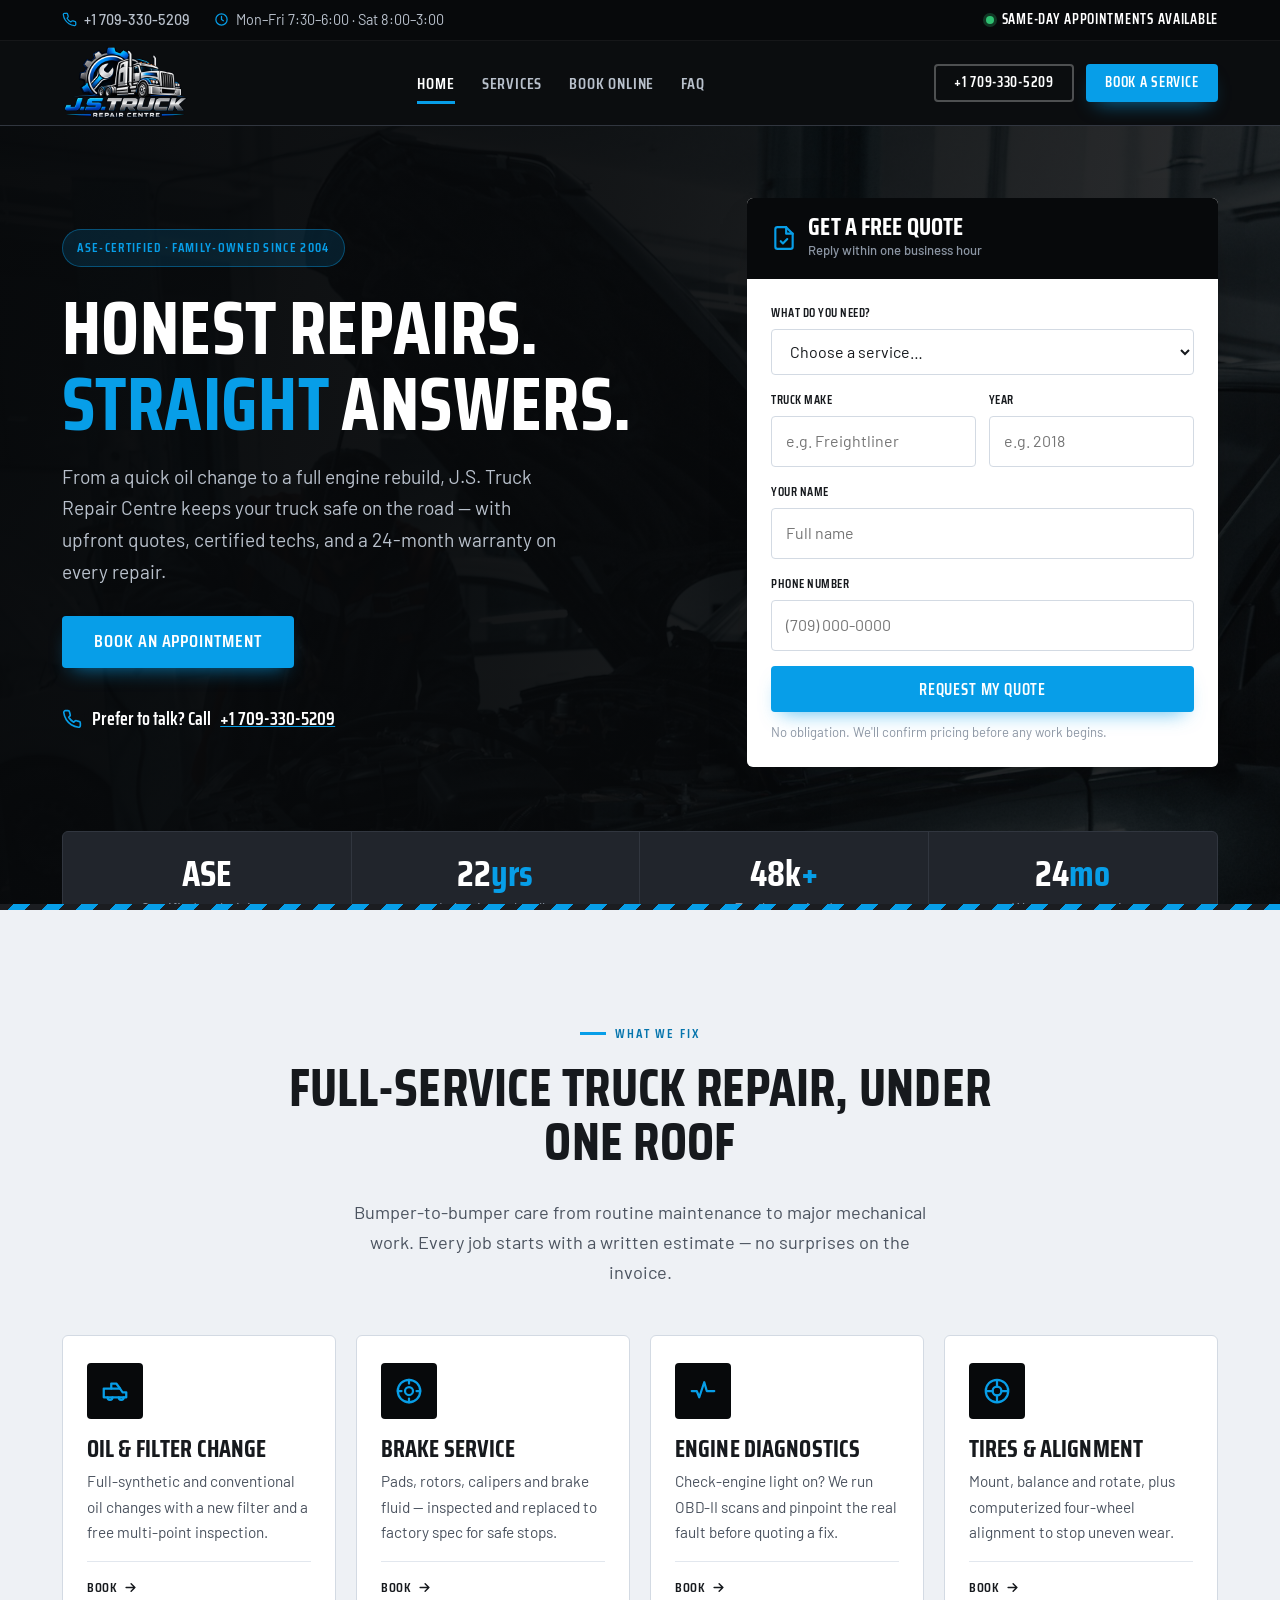
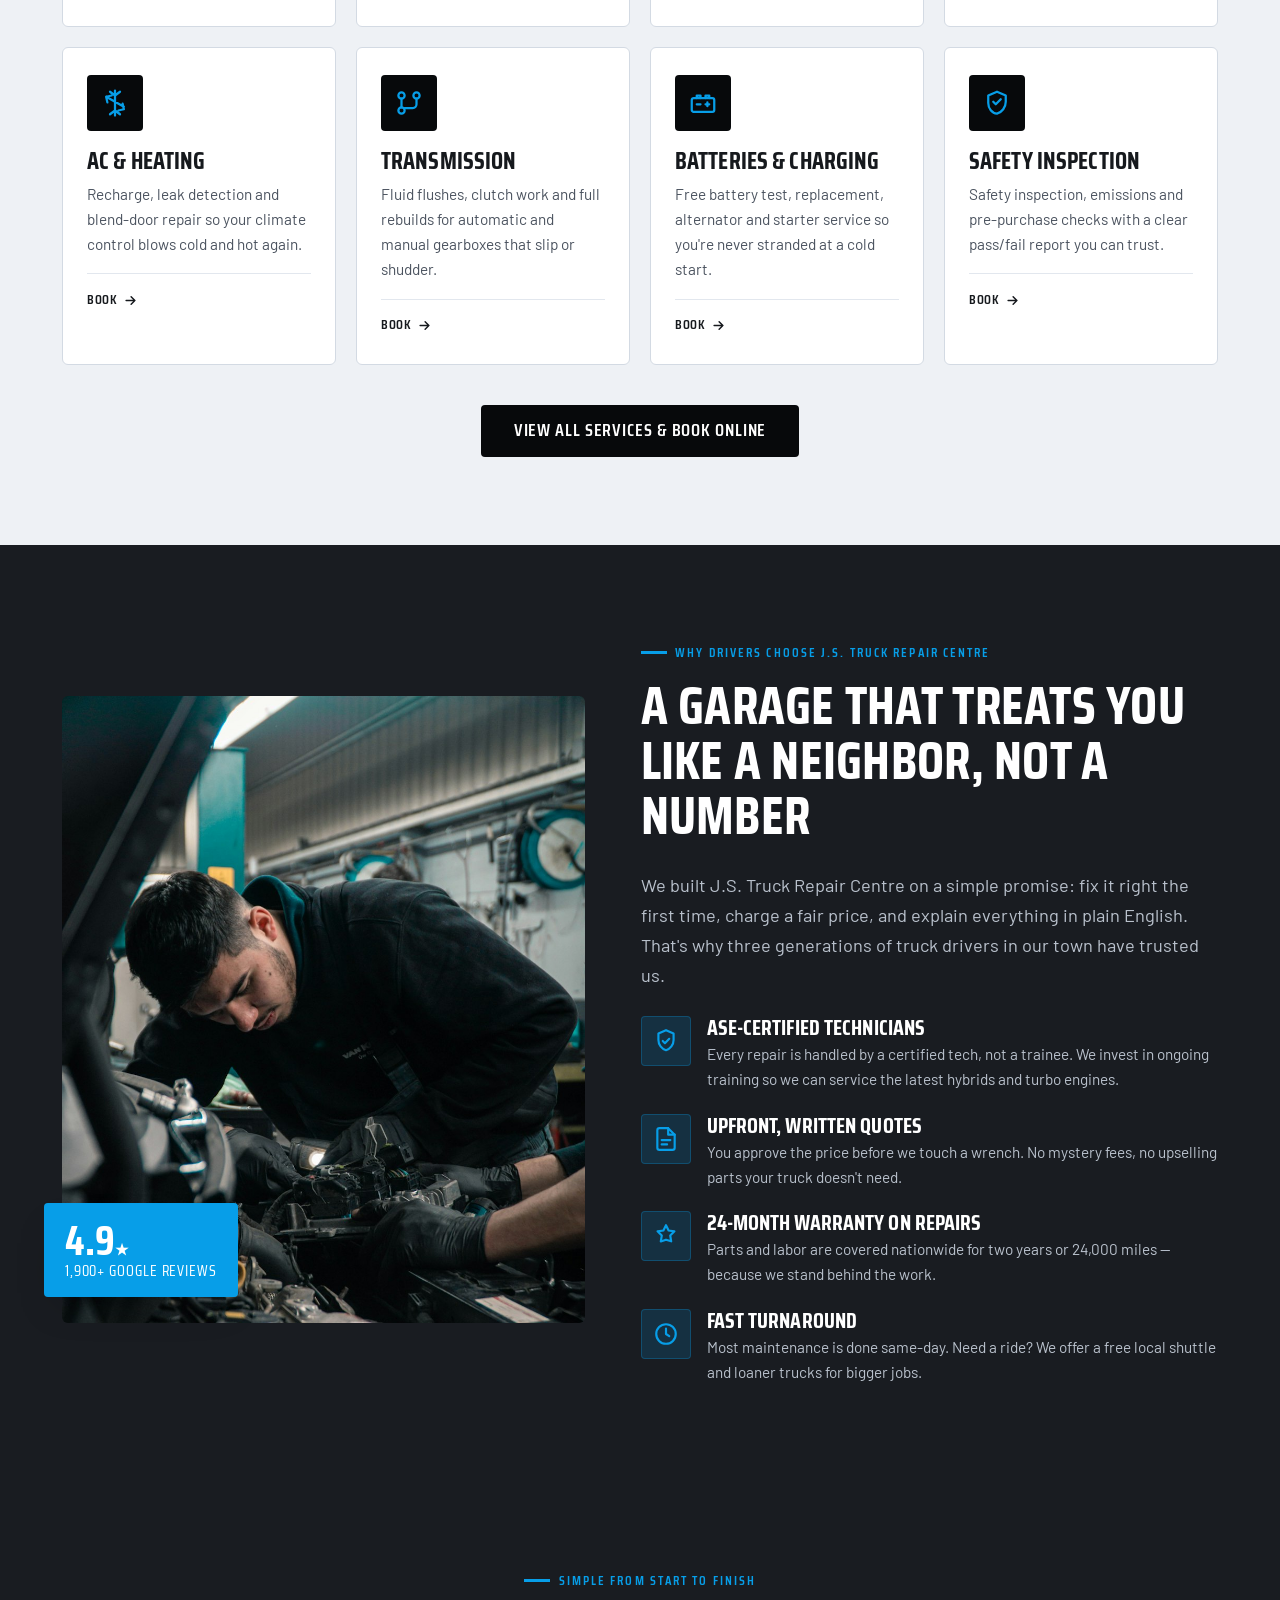
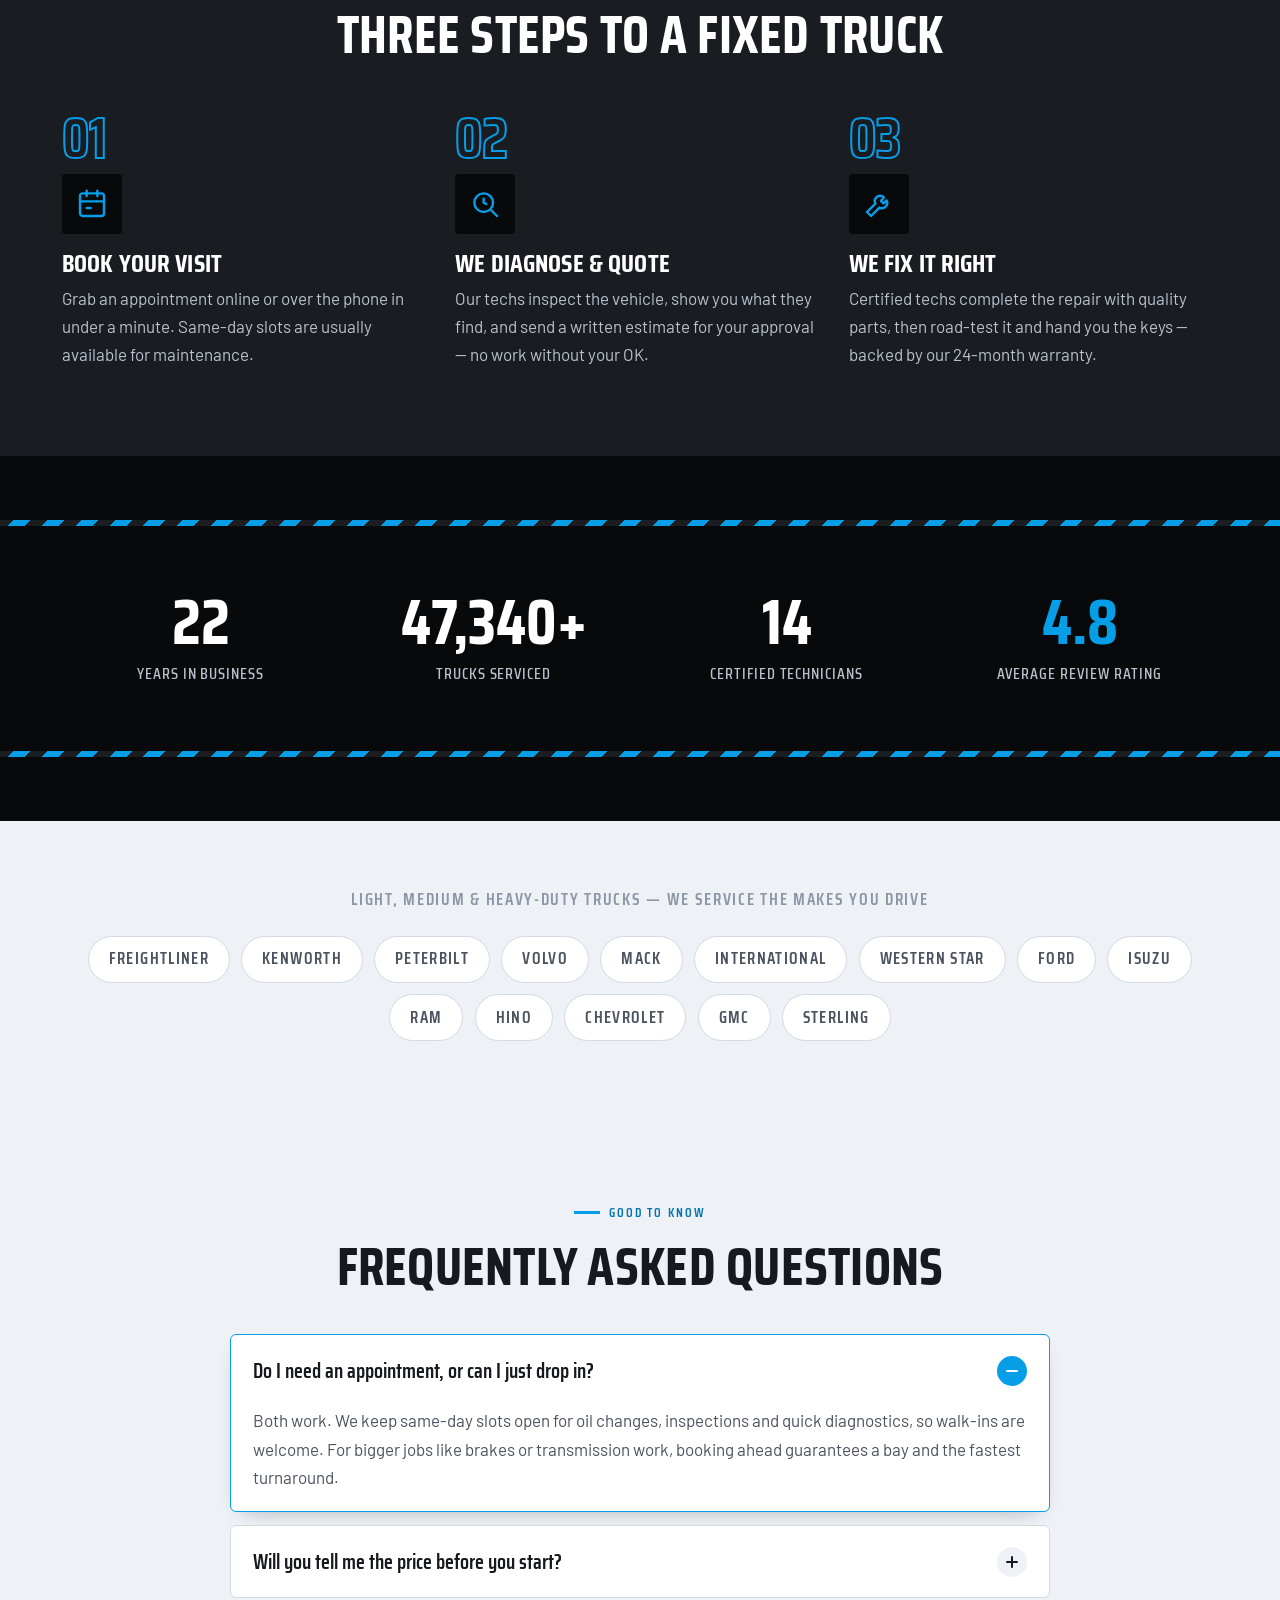
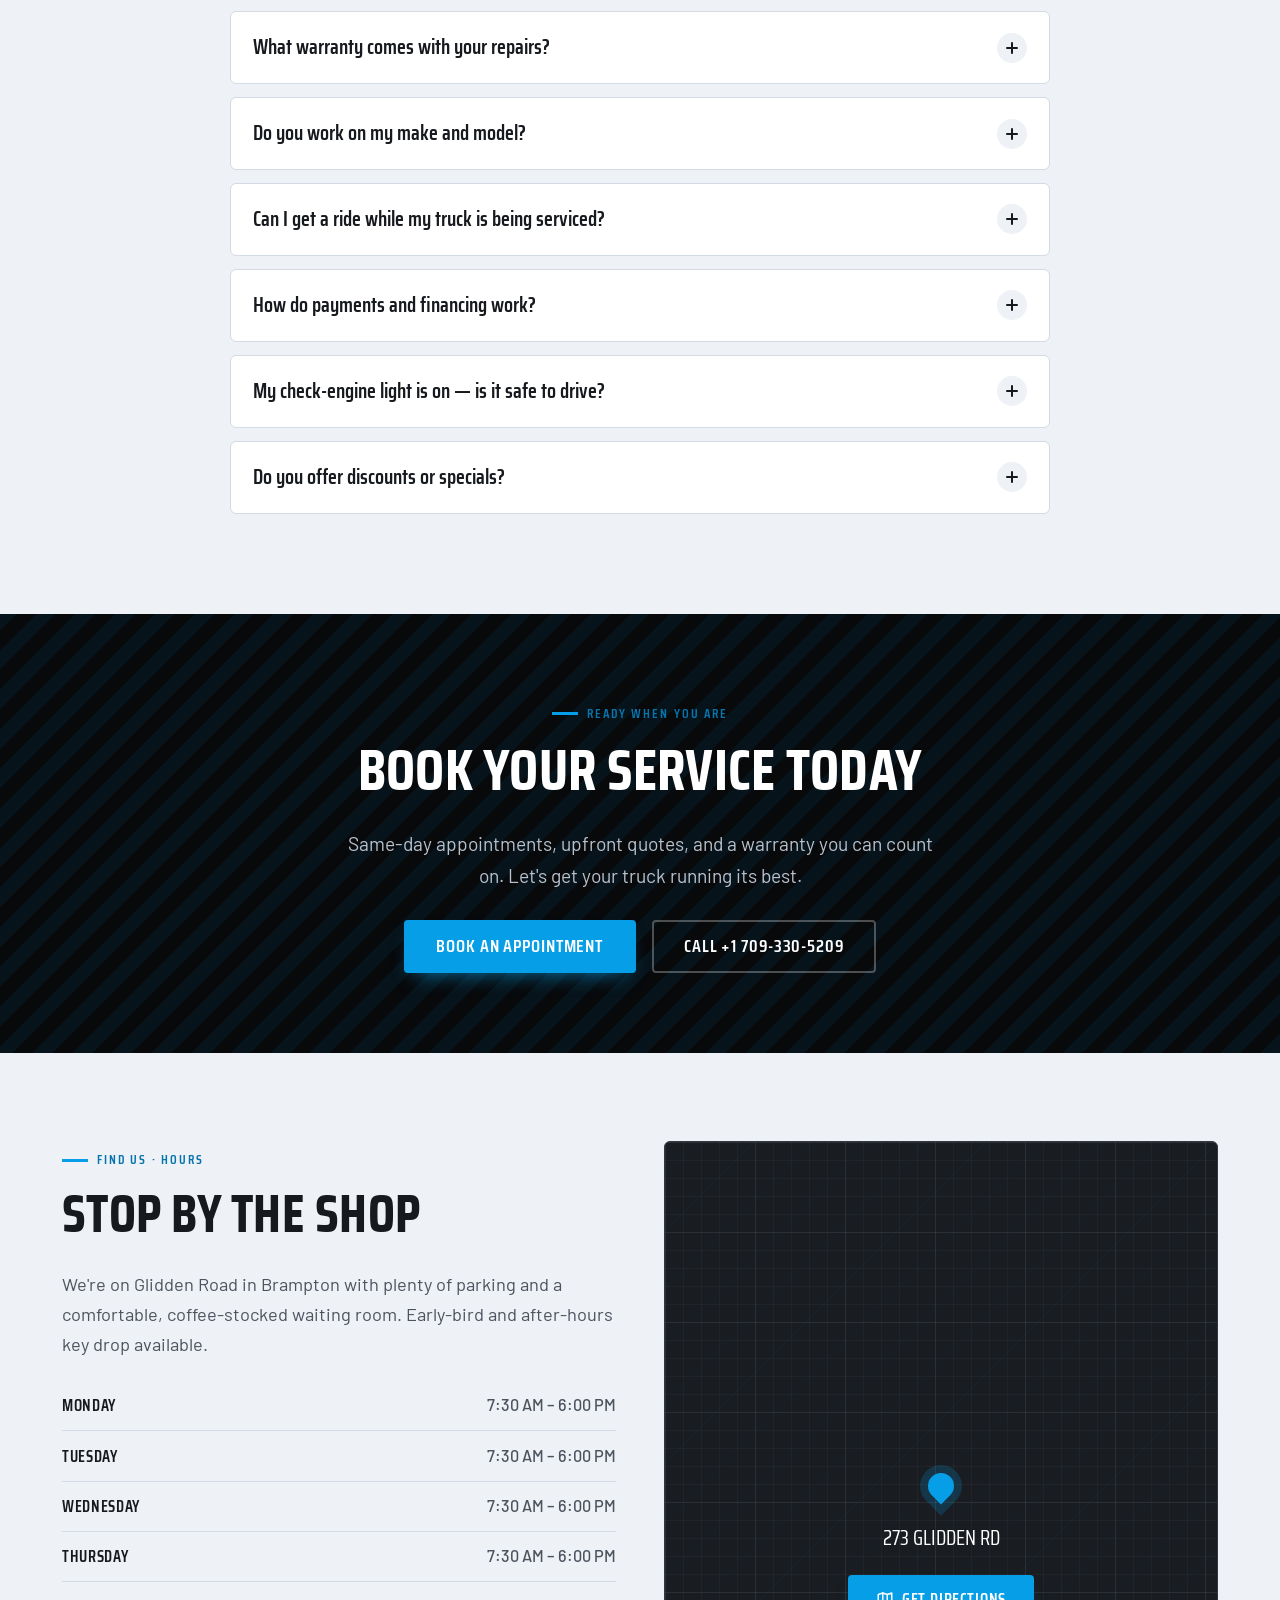
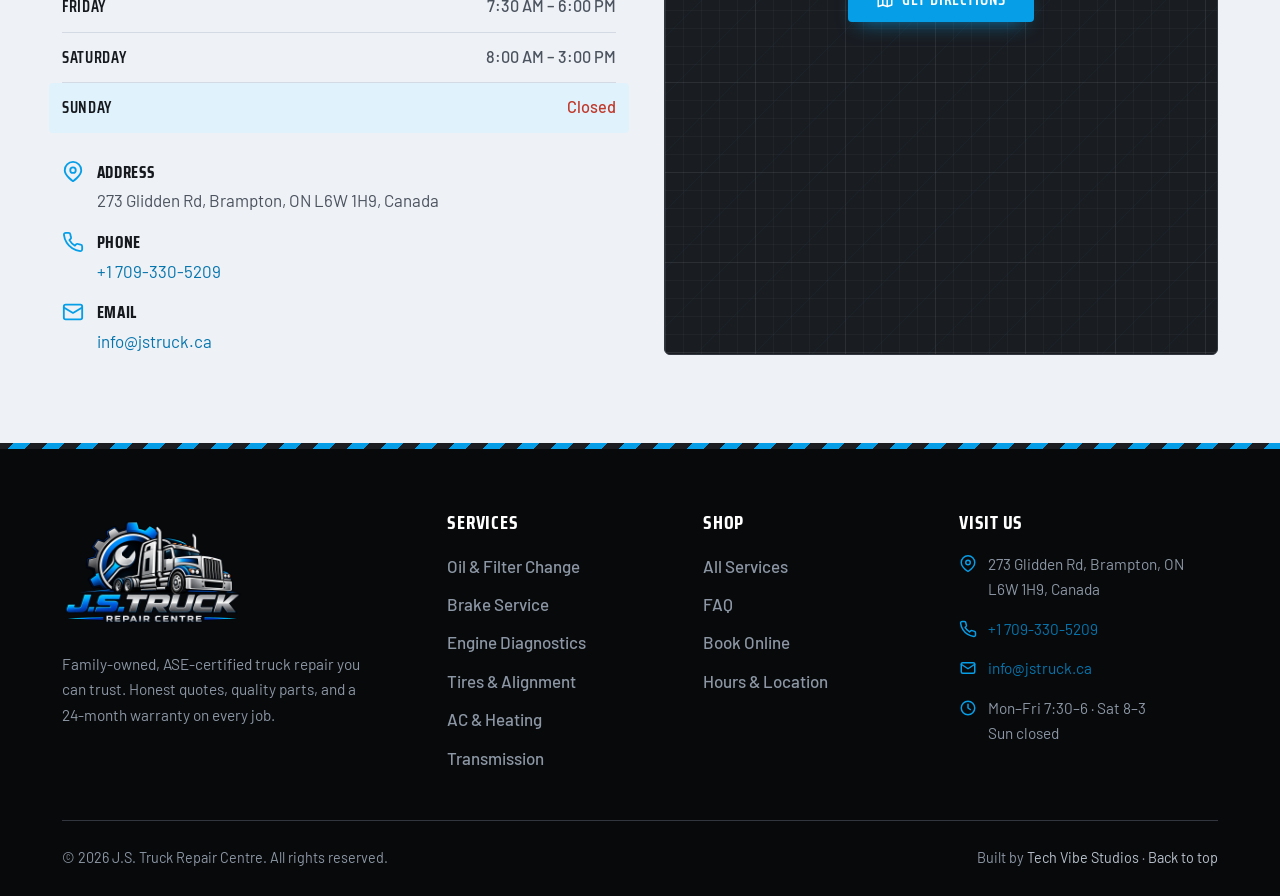
==== commit 1e254258: "fixes for new ui" ====
--- a/index.html
+++ b/index.html
@@ -4,8 +4,14 @@
   <script>document.documentElement.classList.add('js')</script>
   <meta charset="utf-8">
   <meta name="viewport" content="width=device-width, initial-scale=1">
-  <title>Torque — Auto Repair Shop &amp; Mechanic Website Template</title>
-  <meta name="description" content="Torque is a rugged, trustworthy Bootstrap 5 website template for auto repair shops and mechanics: quick-quote booking, service pricing, ASE trust badges, specials, and a service booking page.">
+  <title>J.S. Truck Repair Centre | Truck Repair in Brampton</title>
+  <meta name="description" content="J.S. Truck Repair Centre in Brampton, Ontario. Explore truck repair services, maintenance, and appointment booking. Visit us at 273 Glidden Rd or call +1 709-330-5209.">
+  <meta name="theme-color" content="#07090b">
+  <link rel="icon" type="image/x-icon" href="favicon/favicon.ico">
+  <link rel="icon" type="image/png" sizes="32x32" href="favicon/favicon-32x32.png">
+  <link rel="icon" type="image/png" sizes="16x16" href="favicon/favicon-16x16.png">
+  <link rel="apple-touch-icon" sizes="180x180" href="favicon/apple-touch-icon.png">
+  <link rel="manifest" href="favicon/site.webmanifest">
   <link rel="preconnect" href="https://fonts.googleapis.com">
   <link rel="preconnect" href="https://fonts.gstatic.com" crossorigin>
   <link href="https://fonts.googleapis.com/css2?family=Saira+Condensed:wght@500;600;700&family=Barlow:wght@400;500;600;700&display=swap" rel="stylesheet">
@@ -21,7 +27,7 @@
       <ul class="tq-topbar-list">
         <li>
           <svg viewBox="0 0 24 24" fill="none" stroke="currentColor" stroke-width="2" stroke-linecap="round" stroke-linejoin="round" aria-hidden="true"><path d="M22 16.92v3a2 2 0 0 1-2.18 2 19.79 19.79 0 0 1-8.63-3.07 19.5 19.5 0 0 1-6-6 19.79 19.79 0 0 1-3.07-8.67A2 2 0 0 1 4.11 2h3a2 2 0 0 1 2 1.72c.13.96.36 1.9.7 2.81a2 2 0 0 1-.45 2.11L8.09 9.91a16 16 0 0 0 6 6l1.27-1.27a2 2 0 0 1 2.11-.45c.9.34 1.85.57 2.81.7A2 2 0 0 1 22 16.92z"/></svg>
-          <a href="tel:+15552487100">(555) 248-7100</a>
+          <a href="tel:+17093305209">+1 709-330-5209</a>
         </li>
         <li class="tq-topbar-hide">
           <svg viewBox="0 0 24 24" fill="none" stroke="currentColor" stroke-width="2" stroke-linecap="round" stroke-linejoin="round" aria-hidden="true"><circle cx="12" cy="12" r="9"/><path d="M12 7v5l3 2"/></svg>
@@ -36,23 +42,20 @@
   <header>
     <nav class="tq-nav" aria-label="Primary">
       <div class="container">
-        <a class="tq-brand" href="index.html" aria-label="Torque Auto Repair — home">
-          <span class="tq-brand-mark" aria-hidden="true">
-            <svg viewBox="0 0 24 24" fill="none" stroke="currentColor" stroke-width="2" stroke-linecap="round" stroke-linejoin="round"><path d="M14.7 6.3a4 4 0 0 0-5.4 5.4L3 18l3 3 6.3-6.3a4 4 0 0 0 5.4-5.4l-2.3 2.3-2-2 2.3-2.3z"/></svg>
-          </span>
-          Tor<b>que</b>
+        <a class="tq-brand" href="index.html" aria-label="J.S. Truck Repair Centre — home">
+          <img class="tq-brand-logo" src="logo.png" alt="J.S. Truck Repair Centre" width="1536" height="1024">
         </a>
 
         <ul class="tq-nav-links tq-nav-desktop" role="list">
           <li><a href="index.html" class="active">Home</a></li>
           <li><a href="#services">Services</a></li>
-          <li><a href="#pricing">Pricing</a></li>
+          <!-- <li><a href="#pricing">Pricing</a></li> -->
           <li><a href="services.html">Book Online</a></li>
           <li><a href="#faq">FAQ</a></li>
         </ul>
 
         <div class="tq-nav-cta tq-nav-desktop">
-          <a href="tel:+15552487100" class="tq-btn tq-btn--ghost tq-btn--sm">(555) 248-7100</a>
+          <a href="tel:+17093305209" class="tq-btn tq-btn--ghost tq-btn--sm">+1 709-330-5209</a>
           <a href="#quote" class="tq-btn tq-btn--accent tq-btn--sm">Book a Service</a>
         </div>
 
@@ -68,11 +71,11 @@
     <button class="tq-mobile-close" aria-label="Close menu">&times;</button>
     <a href="index.html">Home</a>
     <a href="#services">Services</a>
-    <a href="#pricing">Pricing</a>
+    <!-- <a href="#pricing">Pricing</a> -->
     <a href="services.html">Book Online</a>
     <a href="#faq">FAQ</a>
     <a href="#quote" class="tq-btn tq-btn--accent tq-btn--block">Book a Service</a>
-    <a href="tel:+15552487100" class="tq-btn tq-btn--ghost tq-btn--block">(555) 248-7100</a>
+    <a href="tel:+17093305209" class="tq-btn tq-btn--ghost tq-btn--block">+1 709-330-5209</a>
   </nav>
 
   <main id="main">
@@ -80,21 +83,21 @@
     <!-- ============ HERO ============ -->
     <section class="tq-hero" id="quote">
       <div class="tq-hero-bg">
-        <img src="img/hero-garage.jpg" alt="Mechanic in overalls working under a car raised on a hydraulic lift in a busy auto repair garage" width="1600" height="1100" fetchpriority="high">
+        <img src="img/hero-garage.jpg" alt="Mechanic working under a raised vehicle in a repair garage" width="1600" height="1100" fetchpriority="high">
       </div>
       <div class="container">
         <div class="tq-hero-grid">
           <div>
             <span class="tq-hero-flag">ASE-Certified · Family-Owned Since 2004</span>
             <h1>Honest repairs.<br><span class="u">Straight</span> answers.</h1>
-            <p class="tq-hero-sub">From a quick oil change to a full engine rebuild, Torque keeps your car safe on the road — with upfront quotes, certified techs, and a 24-month warranty on every repair.</p>
+            <p class="tq-hero-sub">From a quick oil change to a full engine rebuild, J.S. Truck Repair Centre keeps your truck safe on the road — with upfront quotes, certified techs, and a 24-month warranty on every repair.</p>
             <div class="tq-hero-actions">
               <a href="services.html" class="tq-btn tq-btn--accent tq-btn--lg">Book an appointment</a>
-              <a href="#pricing" class="tq-btn tq-btn--ghost tq-btn--lg">See our pricing</a>
+              <!-- <a href="#pricing" class="tq-btn tq-btn--ghost tq-btn--lg">See our pricing</a> -->
             </div>
             <div class="tq-hero-phone">
               <svg viewBox="0 0 24 24" fill="none" stroke="currentColor" stroke-width="2" stroke-linecap="round" stroke-linejoin="round" aria-hidden="true"><path d="M22 16.92v3a2 2 0 0 1-2.18 2 19.79 19.79 0 0 1-8.63-3.07 19.5 19.5 0 0 1-6-6 19.79 19.79 0 0 1-3.07-8.67A2 2 0 0 1 4.11 2h3a2 2 0 0 1 2 1.72c.13.96.36 1.9.7 2.81a2 2 0 0 1-.45 2.11L8.09 9.91a16 16 0 0 0 6 6l1.27-1.27a2 2 0 0 1 2.11-.45c.9.34 1.85.57 2.81.7A2 2 0 0 1 22 16.92z"/></svg>
-              Prefer to talk? Call <a href="tel:+15552487100" style="color:#fff;text-decoration:underline;text-decoration-color:var(--tq-orange);">(555) 248-7100</a>
+              Prefer to talk? Call <a href="tel:+17093305209" style="color:#fff;text-decoration:underline;text-decoration-color:var(--tq-blue);">+1 709-330-5209</a>
             </div>
           </div>
 
@@ -120,15 +123,15 @@
                     <option>AC &amp; heating</option>
                     <option>Transmission</option>
                     <option>Battery</option>
-                    <option>State inspection</option>
+                    <option>Safety inspection</option>
                     <option>Not sure — please advise</option>
                   </select>
                   <span class="err">Please pick a service.</span>
                 </div>
                 <div class="tq-field-row">
                   <div class="tq-field">
-                    <label for="q-make">Vehicle make</label>
-                    <input id="q-make" name="make" type="text" placeholder="e.g. Toyota" required>
+                    <label for="q-make">Truck make</label>
+                    <input id="q-make" name="make" type="text" placeholder="e.g. Freightliner" required>
                     <span class="err">Enter your make.</span>
                   </div>
                   <div class="tq-field">
@@ -144,7 +147,7 @@
                 </div>
                 <div class="tq-field">
                   <label for="q-phone">Phone number</label>
-                  <input id="q-phone" name="phone" type="tel" placeholder="(555) 000-0000" required>
+                  <input id="q-phone" name="phone" type="tel" placeholder="(709) 000-0000" required>
                   <span class="err">Enter a valid phone number.</span>
                 </div>
                 <button type="submit" class="tq-btn tq-btn--accent tq-btn--block">Request my quote</button>
@@ -167,7 +170,7 @@
           </div>
           <div class="tq-trust-item">
             <div class="tq-trust-num">48k<span class="u">+</span></div>
-            <div class="tq-trust-label">Cars serviced</div>
+            <div class="tq-trust-label">Trucks serviced</div>
           </div>
           <div class="tq-trust-item">
             <div class="tq-trust-num">24<span class="u">mo</span></div>
@@ -183,7 +186,7 @@
       <div class="container">
         <div class="tq-shead tq-shead--center tq-reveal" style="margin-bottom:3rem;">
           <span class="tq-eyebrow tq-eyebrow--center">What we fix</span>
-          <h2 class="tq-h2">Full-service auto repair, under one roof</h2>
+          <h2 class="tq-h2">Full-service truck repair, under one roof</h2>
           <p class="tq-lead" style="margin-inline:auto;">Bumper-to-bumper care from routine maintenance to major mechanical work. Every job starts with a written estimate — no surprises on the invoice.</p>
         </div>
 
@@ -194,7 +197,7 @@
             <h3>Oil &amp; Filter Change</h3>
             <p>Full-synthetic and conventional oil changes with a new filter and a free multi-point inspection.</p>
             <div class="tq-service-foot">
-              <div class="tq-price-from"><span>From</span><b>$49</b></div>
+              <!-- <div class="tq-price-from"><span>From</span><b>$49</b></div> -->
               <a href="services.html" class="tq-service-link">Book <svg viewBox="0 0 24 24" fill="none" stroke="currentColor" stroke-width="2.4" stroke-linecap="round" stroke-linejoin="round" aria-hidden="true"><path d="M5 12h14M13 6l6 6-6 6"/></svg></a>
             </div>
           </article>
@@ -204,7 +207,7 @@
             <h3>Brake Service</h3>
             <p>Pads, rotors, calipers and brake fluid — inspected and replaced to factory spec for safe stops.</p>
             <div class="tq-service-foot">
-              <div class="tq-price-from"><span>From</span><b>$149</b></div>
+              <!-- <div class="tq-price-from"><span>From</span><b>$149</b></div> -->
               <a href="services.html" class="tq-service-link">Book <svg viewBox="0 0 24 24" fill="none" stroke="currentColor" stroke-width="2.4" stroke-linecap="round" stroke-linejoin="round" aria-hidden="true"><path d="M5 12h14M13 6l6 6-6 6"/></svg></a>
             </div>
           </article>
@@ -214,7 +217,7 @@
             <h3>Engine Diagnostics</h3>
             <p>Check-engine light on? We run OBD-II scans and pinpoint the real fault before quoting a fix.</p>
             <div class="tq-service-foot">
-              <div class="tq-price-from"><span>From</span><b>$89</b></div>
+              <!-- <div class="tq-price-from"><span>From</span><b>$89</b></div> -->
               <a href="services.html" class="tq-service-link">Book <svg viewBox="0 0 24 24" fill="none" stroke="currentColor" stroke-width="2.4" stroke-linecap="round" stroke-linejoin="round" aria-hidden="true"><path d="M5 12h14M13 6l6 6-6 6"/></svg></a>
             </div>
           </article>
@@ -224,7 +227,7 @@
             <h3>Tires &amp; Alignment</h3>
             <p>Mount, balance and rotate, plus computerized four-wheel alignment to stop uneven wear.</p>
             <div class="tq-service-foot">
-              <div class="tq-price-from"><span>From</span><b>$120</b></div>
+              <!-- <div class="tq-price-from"><span>From</span><b>$120</b></div> -->
               <a href="services.html" class="tq-service-link">Book <svg viewBox="0 0 24 24" fill="none" stroke="currentColor" stroke-width="2.4" stroke-linecap="round" stroke-linejoin="round" aria-hidden="true"><path d="M5 12h14M13 6l6 6-6 6"/></svg></a>
             </div>
           </article>
@@ -234,7 +237,7 @@
             <h3>AC &amp; Heating</h3>
             <p>Recharge, leak detection and blend-door repair so your climate control blows cold and hot again.</p>
             <div class="tq-service-foot">
-              <div class="tq-price-from"><span>From</span><b>$110</b></div>
+              <!-- <div class="tq-price-from"><span>From</span><b>$110</b></div> -->
               <a href="services.html" class="tq-service-link">Book <svg viewBox="0 0 24 24" fill="none" stroke="currentColor" stroke-width="2.4" stroke-linecap="round" stroke-linejoin="round" aria-hidden="true"><path d="M5 12h14M13 6l6 6-6 6"/></svg></a>
             </div>
           </article>
@@ -244,7 +247,7 @@
             <h3>Transmission</h3>
             <p>Fluid flushes, clutch work and full rebuilds for automatic and manual gearboxes that slip or shudder.</p>
             <div class="tq-service-foot">
-              <div class="tq-price-from"><span>From</span><b>$180</b></div>
+              <!-- <div class="tq-price-from"><span>From</span><b>$180</b></div> -->
               <a href="services.html" class="tq-service-link">Book <svg viewBox="0 0 24 24" fill="none" stroke="currentColor" stroke-width="2.4" stroke-linecap="round" stroke-linejoin="round" aria-hidden="true"><path d="M5 12h14M13 6l6 6-6 6"/></svg></a>
             </div>
           </article>
@@ -254,7 +257,7 @@
             <h3>Batteries &amp; Charging</h3>
             <p>Free battery test, replacement, alternator and starter service so you're never stranded at a cold start.</p>
             <div class="tq-service-foot">
-              <div class="tq-price-from"><span>From</span><b>$139</b></div>
+              <!-- <div class="tq-price-from"><span>From</span><b>$139</b></div> -->
               <a href="services.html" class="tq-service-link">Book <svg viewBox="0 0 24 24" fill="none" stroke="currentColor" stroke-width="2.4" stroke-linecap="round" stroke-linejoin="round" aria-hidden="true"><path d="M5 12h14M13 6l6 6-6 6"/></svg></a>
             </div>
           </article>
@@ -262,9 +265,9 @@
           <article class="tq-service tq-reveal d3">
             <div class="tq-service-ico"><svg viewBox="0 0 24 24" fill="none" stroke="currentColor" stroke-width="1.8" stroke-linecap="round" stroke-linejoin="round" aria-hidden="true"><path d="M9 11l2 2 4-4"/><path d="M12 3l7 3v5c0 4.5-3 8.3-7 9.5C8 20.3 5 16.5 5 12V6z"/></svg></div>
             <h3>Safety Inspection</h3>
-            <p>State inspection, emissions and pre-purchase checks with a clear pass/fail report you can trust.</p>
+            <p>Safety inspection, emissions and pre-purchase checks with a clear pass/fail report you can trust.</p>
             <div class="tq-service-foot">
-              <div class="tq-price-from"><span>From</span><b>$39</b></div>
+              <!-- <div class="tq-price-from"><span>From</span><b>$39</b></div> -->
               <a href="services.html" class="tq-service-link">Book <svg viewBox="0 0 24 24" fill="none" stroke="currentColor" stroke-width="2.4" stroke-linecap="round" stroke-linejoin="round" aria-hidden="true"><path d="M5 12h14M13 6l6 6-6 6"/></svg></a>
             </div>
           </article>
@@ -281,16 +284,16 @@
       <div class="container">
         <div class="tq-why-grid">
           <div class="tq-why-media tq-reveal">
-            <img src="img/why-shop.jpg" alt="Interior of a clean, modern auto repair shop with cars on hydraulic lifts and organized tool chests" width="1000" height="1200" loading="lazy">
+            <img src="img/why-shop.jpg" alt="Repair shop interior with hydraulic lifts and organized tool chests" width="1000" height="1200" loading="lazy">
             <div class="tq-why-badge">
               <b>4.9<span aria-hidden="true">★</span></b>
               <span>1,900+ Google reviews</span>
             </div>
           </div>
           <div>
-            <span class="tq-eyebrow">Why drivers choose Torque</span>
+            <span class="tq-eyebrow">Why drivers choose J.S. Truck Repair Centre</span>
             <h2 class="tq-h2">A garage that treats you like a neighbor, not a number</h2>
-            <p class="tq-lead">We built Torque on a simple promise: fix it right the first time, charge a fair price, and explain everything in plain English. That's why families in our town have trusted us with three generations of cars.</p>
+            <p class="tq-lead">We built J.S. Truck Repair Centre on a simple promise: fix it right the first time, charge a fair price, and explain everything in plain English. That's why three generations of truck drivers in our town have trusted us.</p>
             <ul class="tq-why-list">
               <li class="tq-why-item tq-reveal">
                 <span class="tq-why-ico"><svg viewBox="0 0 24 24" fill="none" stroke="currentColor" stroke-width="2" stroke-linecap="round" stroke-linejoin="round" aria-hidden="true"><path d="M12 2l7 3v6c0 4.5-3 8.3-7 9.5C8 19.3 5 15.5 5 11V5z"/><path d="M9 12l2 2 4-4"/></svg></span>
@@ -298,7 +301,7 @@
               </li>
               <li class="tq-why-item tq-reveal d1">
                 <span class="tq-why-ico"><svg viewBox="0 0 24 24" fill="none" stroke="currentColor" stroke-width="2" stroke-linecap="round" stroke-linejoin="round" aria-hidden="true"><path d="M14 2H6a2 2 0 0 0-2 2v16a2 2 0 0 0 2 2h12a2 2 0 0 0 2-2V8z"/><path d="M14 2v6h6M8 13h8M8 17h5"/></svg></span>
-                <div><h4>Upfront, written quotes</h4><p>You approve the price before we touch a wrench. No mystery fees, no upselling parts your car doesn't need.</p></div>
+                <div><h4>Upfront, written quotes</h4><p>You approve the price before we touch a wrench. No mystery fees, no upselling parts your truck doesn't need.</p></div>
               </li>
               <li class="tq-why-item tq-reveal d2">
                 <span class="tq-why-ico"><svg viewBox="0 0 24 24" fill="none" stroke="currentColor" stroke-width="2" stroke-linecap="round" stroke-linejoin="round" aria-hidden="true"><path d="M12 2l2.4 4.9 5.4.8-3.9 3.8.9 5.4L12 15.4 7.2 17l.9-5.4L4.2 7.7l5.4-.8z"/></svg></span>
@@ -306,7 +309,7 @@
               </li>
               <li class="tq-why-item tq-reveal d3">
                 <span class="tq-why-ico"><svg viewBox="0 0 24 24" fill="none" stroke="currentColor" stroke-width="2" stroke-linecap="round" stroke-linejoin="round" aria-hidden="true"><circle cx="12" cy="12" r="9"/><path d="M12 7v5l3 2"/></svg></span>
-                <div><h4>Fast turnaround</h4><p>Most maintenance is done same-day. Need a ride? We offer a free local shuttle and loaner cars for bigger jobs.</p></div>
+                <div><h4>Fast turnaround</h4><p>Most maintenance is done same-day. Need a ride? We offer a free local shuttle and loaner trucks for bigger jobs.</p></div>
               </li>
             </ul>
           </div>
@@ -315,6 +318,7 @@
     </section>
 
     <!-- ============ PRICE LIST ============ -->
+    <!-- Pricing temporarily hidden
     <section class="tq-section tq-light" id="pricing">
       <div class="container">
         <div class="tq-shead tq-reveal" style="margin-bottom:2.5rem;">
@@ -370,24 +374,25 @@
             <span class="tq-price-val">$119</span>
           </div>
           <div class="tq-price-row">
-            <span class="tq-price-name">State safety inspection<small>Pass/fail report</small></span>
+            <span class="tq-price-name">Truck safety inspection<small>Pass/fail report</small></span>
             <span class="tq-price-leader" aria-hidden="true"></span>
             <span class="tq-price-val">$39</span>
           </div>
         </div>
 
         <div class="tq-pricelist-note tq-reveal">
-          <strong>Not sure what your car needs?</strong> Bring it in for a free multi-point inspection and we'll build a prioritized plan — the safety items first, the rest when your budget allows.
-        </div>
-      </div>
-    </section>
+          <strong>Not sure what your truck needs?</strong> Bring it in for a free multi-point inspection and we'll build a prioritized plan — the safety items first, the rest when your budget allows.
+        </div>
+      </div>
+    </section>
+    -->
 
     <!-- ============ HOW IT WORKS ============ -->
     <section class="tq-section tq-dark tq-carbon">
       <div class="container">
         <div class="tq-shead tq-shead--center tq-reveal" style="margin-bottom:3rem;">
           <span class="tq-eyebrow tq-eyebrow--center">Simple from start to finish</span>
-          <h2 class="tq-h2">Three steps to a fixed car</h2>
+          <h2 class="tq-h2">Three steps to a fixed truck</h2>
         </div>
         <div class="tq-steps">
           <div class="tq-step tq-reveal">
@@ -423,7 +428,7 @@
           </div>
           <div class="tq-stat tq-reveal d1">
             <div class="tq-stat-num"><span data-count="48000" data-suffix="+">48,000+</span></div>
-            <div class="tq-stat-label">Cars serviced</div>
+            <div class="tq-stat-label">Trucks serviced</div>
           </div>
           <div class="tq-stat tq-reveal d2">
             <div class="tq-stat-num"><span data-count="14">14</span></div>
@@ -439,7 +444,7 @@
     </section>
 
     <!-- ============ TESTIMONIALS ============ -->
-    <section class="tq-section tq-dark tq-carbon">
+    <!-- <section class="tq-section tq-dark tq-carbon">
       <div class="container">
         <div class="tq-shead tq-shead--center tq-reveal" style="margin-bottom:3rem;">
           <span class="tq-eyebrow tq-eyebrow--center">Straight from the driveway</span>
@@ -454,7 +459,7 @@
                   <div class="tq-testi-stars" aria-label="Rated 5 out of 5">
                     <svg viewBox="0 0 24 24" fill="currentColor" aria-hidden="true"><path d="M12 2l2.4 4.9 5.4.8-3.9 3.8.9 5.4L12 15.4 7.2 17l.9-5.4L4.2 7.7l5.4-.8z"/></svg><svg viewBox="0 0 24 24" fill="currentColor" aria-hidden="true"><path d="M12 2l2.4 4.9 5.4.8-3.9 3.8.9 5.4L12 15.4 7.2 17l.9-5.4L4.2 7.7l5.4-.8z"/></svg><svg viewBox="0 0 24 24" fill="currentColor" aria-hidden="true"><path d="M12 2l2.4 4.9 5.4.8-3.9 3.8.9 5.4L12 15.4 7.2 17l.9-5.4L4.2 7.7l5.4-.8z"/></svg><svg viewBox="0 0 24 24" fill="currentColor" aria-hidden="true"><path d="M12 2l2.4 4.9 5.4.8-3.9 3.8.9 5.4L12 15.4 7.2 17l.9-5.4L4.2 7.7l5.4-.8z"/></svg><svg viewBox="0 0 24 24" fill="currentColor" aria-hidden="true"><path d="M12 2l2.4 4.9 5.4.8-3.9 3.8.9 5.4L12 15.4 7.2 17l.9-5.4L4.2 7.7l5.4-.8z"/></svg>
                   </div>
-                  <p class="tq-testi-quote">"Dealer quoted me $1,200 for 'engine work.' Torque diagnosed a bad coil pack, fixed it for a fraction, and showed me the old part. I'm never going anywhere else."</p>
+                  <p class="tq-testi-quote">"Dealer quoted me $1,200 for 'engine work.' J.S. Truck Repair Centre diagnosed a faulty injector, fixed it for a fraction, and showed me the old part. I'm never going anywhere else."</p>
                   <div class="tq-testi-who">
                     <img src="img/cust-1.jpg" alt="Photo of customer James P." width="52" height="52" loading="lazy">
                     <div><b>James P.</b><span>Ford F-150 owner</span></div>
@@ -469,7 +474,7 @@
                   <p class="tq-testi-quote">"Rachel had my brakes done and me back on the road before lunch. Fair price, clean waiting area, and they actually explained what was worn. Highly recommend."</p>
                   <div class="tq-testi-who">
                     <img src="img/cust-2.jpg" alt="Photo of customer Sofia R." width="52" height="52" loading="lazy">
-                    <div><b>Sofia R.</b><span>Honda CR-V owner</span></div>
+                    <div><b>Sofia R.</b><span>Freightliner Cascadia owner</span></div>
                   </div>
                 </div>
               </div>
@@ -478,10 +483,10 @@
                   <div class="tq-testi-stars" aria-label="Rated 5 out of 5">
                     <svg viewBox="0 0 24 24" fill="currentColor" aria-hidden="true"><path d="M12 2l2.4 4.9 5.4.8-3.9 3.8.9 5.4L12 15.4 7.2 17l.9-5.4L4.2 7.7l5.4-.8z"/></svg><svg viewBox="0 0 24 24" fill="currentColor" aria-hidden="true"><path d="M12 2l2.4 4.9 5.4.8-3.9 3.8.9 5.4L12 15.4 7.2 17l.9-5.4L4.2 7.7l5.4-.8z"/></svg><svg viewBox="0 0 24 24" fill="currentColor" aria-hidden="true"><path d="M12 2l2.4 4.9 5.4.8-3.9 3.8.9 5.4L12 15.4 7.2 17l.9-5.4L4.2 7.7l5.4-.8z"/></svg><svg viewBox="0 0 24 24" fill="currentColor" aria-hidden="true"><path d="M12 2l2.4 4.9 5.4.8-3.9 3.8.9 5.4L12 15.4 7.2 17l.9-5.4L4.2 7.7l5.4-.8z"/></svg><svg viewBox="0 0 24 24" fill="currentColor" aria-hidden="true"><path d="M12 2l2.4 4.9 5.4.8-3.9 3.8.9 5.4L12 15.4 7.2 17l.9-5.4L4.2 7.7l5.4-.8z"/></svg>
                   </div>
-                  <p class="tq-testi-quote">"Been bringing our whole family's cars here for 12 years. Honest guys who never sell you what you don't need. The warranty gives me real peace of mind."</p>
+                  <p class="tq-testi-quote">"Been bringing our whole family's trucks here for 12 years. Honest guys who never sell you what you don't need. The warranty gives me real peace of mind."</p>
                   <div class="tq-testi-who">
                     <img src="img/cust-3.jpg" alt="Photo of customer Ahmed K." width="52" height="52" loading="lazy">
-                    <div><b>Ahmed K.</b><span>Toyota Camry owner</span></div>
+                    <div><b>Ahmed K.</b><span>Kenworth T680 owner</span></div>
                   </div>
                 </div>
               </div>
@@ -493,7 +498,7 @@
                   <p class="tq-testi-quote">"My AC died in a July heatwave and they squeezed me in the same day. Cold air by 3pm and the price was exactly what they quoted. Lifesavers."</p>
                   <div class="tq-testi-who">
                     <img src="img/cust-1.jpg" alt="Photo of customer Derek M." width="52" height="52" loading="lazy">
-                    <div><b>Derek M.</b><span>Jeep Grand Cherokee owner</span></div>
+                    <div><b>Derek M.</b><span>Peterbilt 579 owner</span></div>
                   </div>
                 </div>
               </div>
@@ -505,27 +510,27 @@
           </div>
         </div>
       </div>
-    </section>
+    </section> -->
 
     <!-- ============ BRANDS WE SERVICE ============ -->
     <section class="tq-section--tight tq-light">
       <div class="container">
-        <p class="text-center tq-reveal" style="font-family:var(--tq-display);text-transform:uppercase;letter-spacing:.1em;color:var(--tq-steel);font-weight:600;margin-bottom:1.4rem;">Domestic, import &amp; hybrid — we service the makes you drive</p>
+        <p class="text-center tq-reveal" style="font-family:var(--tq-display);text-transform:uppercase;letter-spacing:.1em;color:var(--tq-steel);font-weight:600;margin-bottom:1.4rem;">Light, medium &amp; heavy-duty trucks — we service the makes you drive</p>
         <div class="tq-brands tq-reveal">
-          <span class="tq-brand-chip">Toyota</span>
-          <span class="tq-brand-chip">Honda</span>
+          <span class="tq-brand-chip">Freightliner</span>
+          <span class="tq-brand-chip">Kenworth</span>
+          <span class="tq-brand-chip">Peterbilt</span>
+          <span class="tq-brand-chip">Volvo</span>
+          <span class="tq-brand-chip">Mack</span>
+          <span class="tq-brand-chip">International</span>
+          <span class="tq-brand-chip">Western Star</span>
           <span class="tq-brand-chip">Ford</span>
+          <span class="tq-brand-chip">Isuzu</span>
+          <span class="tq-brand-chip">Ram</span>
+          <span class="tq-brand-chip">Hino</span>
           <span class="tq-brand-chip">Chevrolet</span>
-          <span class="tq-brand-chip">Nissan</span>
-          <span class="tq-brand-chip">Subaru</span>
-          <span class="tq-brand-chip">BMW</span>
-          <span class="tq-brand-chip">Jeep</span>
-          <span class="tq-brand-chip">Hyundai</span>
-          <span class="tq-brand-chip">Ram</span>
-          <span class="tq-brand-chip">Volkswagen</span>
-          <span class="tq-brand-chip">Mazda</span>
           <span class="tq-brand-chip">GMC</span>
-          <span class="tq-brand-chip">Kia</span>
+          <span class="tq-brand-chip">Sterling</span>
         </div>
       </div>
     </section>
@@ -552,15 +557,15 @@
           </details>
           <details class="tq-reveal">
             <summary>Do you work on my make and model?<span class="tq-faq-ico" aria-hidden="true"></span></summary>
-            <div class="tq-faq-body"><p>Very likely. Our techs service domestic, import, and hybrid vehicles — Toyota, Honda, Ford, Chevy, Subaru, BMW and many more. We invest in dealer-level scan tools and factory information, so we can handle modern electronics as well as classic mechanical work.</p></div>
+            <div class="tq-faq-body"><p>Very likely. Our techs service light, medium, and heavy-duty trucks — Freightliner, Kenworth, Peterbilt, Volvo, Mack, International, Ford and many more. We invest in dealer-level scan tools and factory information, so we can handle modern electronics as well as classic mechanical work.</p></div>
           </details>
           <details class="tq-reveal">
-            <summary>Can I get a ride while my car is being serviced?<span class="tq-faq-ico" aria-hidden="true"></span></summary>
-            <div class="tq-faq-body"><p>Yes. We offer a free local shuttle within a few miles of the shop, plus loaner cars for larger jobs that keep your vehicle overnight. Just let us know when you book so we can have it ready.</p></div>
+            <summary>Can I get a ride while my truck is being serviced?<span class="tq-faq-ico" aria-hidden="true"></span></summary>
+            <div class="tq-faq-body"><p>Yes. We offer a free local shuttle within a few miles of the shop, plus loaner trucks for larger jobs that keep your vehicle overnight. Just let us know when you book so we can have it ready.</p></div>
           </details>
           <details class="tq-reveal">
             <summary>How do payments and financing work?<span class="tq-faq-ico" aria-hidden="true"></span></summary>
-            <div class="tq-faq-body"><p>We accept all major cards, debit, and cash, and we offer interest-free financing on repairs over $250 through our service-credit partner. Ask a service advisor and we'll walk you through the options before work begins.</p></div>
+            <div class="tq-faq-body"><p>We accept all major cards, debit, and cash<!-- , and we offer interest-free financing on repairs over $250 through our service-credit partner -->. Ask a service advisor and we'll walk you through the options before work begins.</p></div>
           </details>
           <details class="tq-reveal">
             <summary>My check-engine light is on — is it safe to drive?<span class="tq-faq-ico" aria-hidden="true"></span></summary>
@@ -576,14 +581,14 @@
 
     <!-- ============ CTA BAND ============ -->
     <section class="tq-cta tq-hazard">
-      <div style="position:absolute;inset:0;background:linear-gradient(rgba(18,20,23,.93),rgba(18,20,23,.93));z-index:1;"></div>
+      <div style="position:absolute;inset:0;background:linear-gradient(rgba(7,9,11,.93),rgba(7,9,11,.93));z-index:1;"></div>
       <div class="container">
         <span class="tq-eyebrow tq-eyebrow--center">Ready when you are</span>
         <h2>Book your service today</h2>
-        <p>Same-day appointments, upfront quotes, and a warranty you can count on. Let's get your car running its best.</p>
+        <p>Same-day appointments, upfront quotes, and a warranty you can count on. Let's get your truck running its best.</p>
         <div class="tq-cta-actions">
           <a href="services.html" class="tq-btn tq-btn--accent tq-btn--lg">Book an appointment</a>
-          <a href="tel:+15552487100" class="tq-btn tq-btn--ghost tq-btn--lg">Call (555) 248-7100</a>
+          <a href="tel:+17093305209" class="tq-btn tq-btn--ghost tq-btn--lg">Call +1 709-330-5209</a>
         </div>
       </div>
     </section>
@@ -595,7 +600,7 @@
           <div class="tq-reveal">
             <span class="tq-eyebrow">Find us · Hours</span>
             <h2 class="tq-h2">Stop by the shop</h2>
-            <p class="tq-lead">We're on Ironside Avenue with plenty of parking and a comfortable, coffee-stocked waiting room. Early-bird and after-hours key drop available.</p>
+            <p class="tq-lead">We're on Glidden Road in Brampton with plenty of parking and a comfortable, coffee-stocked waiting room. Early-bird and after-hours key drop available.</p>
 
             <ul class="tq-hours-table">
               <li data-day="1"><span class="day">Monday</span><span class="hrs">7:30 AM – 6:00 PM</span></li>
@@ -610,25 +615,25 @@
             <div class="tq-visit-contact">
               <div class="tq-visit-line">
                 <svg viewBox="0 0 24 24" fill="none" stroke="currentColor" stroke-width="2" stroke-linecap="round" stroke-linejoin="round" aria-hidden="true"><path d="M21 10c0 6-9 12-9 12s-9-6-9-12a9 9 0 0 1 18 0z"/><circle cx="12" cy="10" r="3"/></svg>
-                <div><b>Address</b>2140 Ironside Avenue, Riverton, CA 90210</div>
+                <div><b>Address</b>273 Glidden Rd, Brampton, ON L6W 1H9, Canada</div>
               </div>
               <div class="tq-visit-line">
                 <svg viewBox="0 0 24 24" fill="none" stroke="currentColor" stroke-width="2" stroke-linecap="round" stroke-linejoin="round" aria-hidden="true"><path d="M22 16.92v3a2 2 0 0 1-2.18 2 19.79 19.79 0 0 1-8.63-3.07 19.5 19.5 0 0 1-6-6 19.79 19.79 0 0 1-3.07-8.67A2 2 0 0 1 4.11 2h3a2 2 0 0 1 2 1.72c.13.96.36 1.9.7 2.81a2 2 0 0 1-.45 2.11L8.09 9.91a16 16 0 0 0 6 6l1.27-1.27a2 2 0 0 1 2.11-.45c.9.34 1.85.57 2.81.7A2 2 0 0 1 22 16.92z"/></svg>
-                <div><b>Phone</b><a href="tel:+15552487100">(555) 248-7100</a></div>
+                <div><b>Phone</b><a href="tel:+17093305209">+1 709-330-5209</a></div>
               </div>
               <div class="tq-visit-line">
                 <svg viewBox="0 0 24 24" fill="none" stroke="currentColor" stroke-width="2" stroke-linecap="round" stroke-linejoin="round" aria-hidden="true"><rect x="2" y="4" width="20" height="16" rx="2"/><path d="m22 7-10 6L2 7"/></svg>
-                <div><b>Email</b><a href="mailto:service@torqueauto.example">service@torqueauto.example</a></div>
+                <div><b>Email</b><a href="mailto:info@jstruck.ca">info@jstruck.ca</a></div>
               </div>
             </div>
           </div>
 
-          <div class="tq-map tq-reveal d1" role="img" aria-label="Map showing Torque Auto Repair at 2140 Ironside Avenue">
+          <div class="tq-map tq-reveal d1" role="img" aria-label="Map showing J.S. Truck Repair Centre at 273 Glidden Rd, Brampton">
             <div class="tq-map-diag" aria-hidden="true"></div>
             <div class="tq-map-pin">
               <div class="tq-map-pin-dot" aria-hidden="true"></div>
-              <div class="tq-map-addr">2140 Ironside Ave</div>
-              <a class="tq-btn tq-btn--accent" href="https://maps.google.com/?q=2140+Ironside+Avenue" target="_blank" rel="noopener">
+              <div class="tq-map-addr">273 Glidden Rd</div>
+              <a class="tq-btn tq-btn--accent" href="https://share.google/nfIL2o4Om4ZSBafiS" target="_blank" rel="noopener">
                 <svg viewBox="0 0 24 24" fill="none" stroke="currentColor" stroke-width="2" stroke-linecap="round" stroke-linejoin="round" aria-hidden="true"><path d="M9 20l-6 2V6l6-2 6 2 6-2v16l-6 2-6-2z"/><path d="M9 4v16M15 6v16"/></svg>
                 Get directions
               </a>
@@ -646,18 +651,16 @@
     <div class="container">
       <div class="tq-footer-grid">
         <div>
-          <a class="tq-brand" href="index.html" aria-label="Torque Auto Repair — home">
-            <span class="tq-brand-mark" aria-hidden="true">
-              <svg viewBox="0 0 24 24" fill="none" stroke="currentColor" stroke-width="2" stroke-linecap="round" stroke-linejoin="round"><path d="M14.7 6.3a4 4 0 0 0-5.4 5.4L3 18l3 3 6.3-6.3a4 4 0 0 0 5.4-5.4l-2.3 2.3-2-2 2.3-2.3z"/></svg>
-            </span>
-            Tor<b>que</b>
-          </a>
-          <p class="tq-footer-about">Family-owned, ASE-certified auto repair you can trust. Honest quotes, quality parts, and a 24-month warranty on every job.</p>
-          <div class="tq-footer-social">
-            <a href="#" aria-label="Torque on Facebook"><svg viewBox="0 0 24 24" fill="currentColor" aria-hidden="true"><path d="M14 9h3V6h-3c-2.2 0-4 1.8-4 4v2H7v3h3v7h3v-7h3l1-3h-4v-2c0-.6.4-1 1-1z"/></svg></a>
-            <a href="#" aria-label="Torque on Instagram"><svg viewBox="0 0 24 24" fill="none" stroke="currentColor" stroke-width="2" aria-hidden="true"><rect x="3" y="3" width="18" height="18" rx="5"/><circle cx="12" cy="12" r="4"/><circle cx="17.5" cy="6.5" r="1" fill="currentColor" stroke="none"/></svg></a>
-            <a href="#" aria-label="Torque on YouTube"><svg viewBox="0 0 24 24" fill="currentColor" aria-hidden="true"><path d="M23 12s0-3.2-.4-4.7a2.5 2.5 0 0 0-1.8-1.8C19.3 5 12 5 12 5s-7.3 0-8.8.5A2.5 2.5 0 0 0 1.4 7.3C1 8.8 1 12 1 12s0 3.2.4 4.7a2.5 2.5 0 0 0 1.8 1.8C4.7 19 12 19 12 19s7.3 0 8.8-.5a2.5 2.5 0 0 0 1.8-1.8C23 15.2 23 12 23 12zM10 15V9l5 3z"/></svg></a>
-          </div>
+          <a class="tq-brand" href="index.html" aria-label="J.S. Truck Repair Centre — home">
+          <img class="tq-brand-logo" src="logo.png" alt="J.S. Truck Repair Centre" width="1536" height="1024">
+        </a>
+          <p class="tq-footer-about">Family-owned, ASE-certified truck repair you can trust. Honest quotes, quality parts, and a 24-month warranty on every job.</p>
+          <!-- Add Social Links Here -->
+          <!-- <div class="tq-footer-social">
+            <a href="#" aria-label="J.S. Truck Repair Centre on Facebook"><svg viewBox="0 0 24 24" fill="currentColor" aria-hidden="true"><path d="M14 9h3V6h-3c-2.2 0-4 1.8-4 4v2H7v3h3v7h3v-7h3l1-3h-4v-2c0-.6.4-1 1-1z"/></svg></a>
+            <a href="#" aria-label="J.S. Truck Repair Centre on Instagram"><svg viewBox="0 0 24 24" fill="none" stroke="currentColor" stroke-width="2" aria-hidden="true"><rect x="3" y="3" width="18" height="18" rx="5"/><circle cx="12" cy="12" r="4"/><circle cx="17.5" cy="6.5" r="1" fill="currentColor" stroke="none"/></svg></a>
+            <a href="#" aria-label="J.S. Truck Repair Centre on YouTube"><svg viewBox="0 0 24 24" fill="currentColor" aria-hidden="true"><path d="M23 12s0-3.2-.4-4.7a2.5 2.5 0 0 0-1.8-1.8C19.3 5 12 5 12 5s-7.3 0-8.8.5A2.5 2.5 0 0 0 1.4 7.3C1 8.8 1 12 1 12s0 3.2.4 4.7a2.5 2.5 0 0 0 1.8 1.8C4.7 19 12 19 12 19s7.3 0 8.8-.5a2.5 2.5 0 0 0 1.8-1.8C23 15.2 23 12 23 12zM10 15V9l5 3z"/></svg></a>
+          </div> -->
         </div>
 
         <div>
@@ -676,7 +679,7 @@
           <h5>Shop</h5>
           <ul class="tq-footer-links">
             <li><a href="#services">All Services</a></li>
-            <li><a href="#pricing">Pricing</a></li>
+            <!-- <li><a href="#pricing">Pricing</a></li> -->
             <li><a href="#faq">FAQ</a></li>
             <li><a href="services.html">Book Online</a></li>
             <li><a href="#visit">Hours &amp; Location</a></li>
@@ -688,11 +691,15 @@
           <ul class="tq-footer-contact">
             <li>
               <svg viewBox="0 0 24 24" fill="none" stroke="currentColor" stroke-width="2" stroke-linecap="round" stroke-linejoin="round" aria-hidden="true"><path d="M21 10c0 6-9 12-9 12s-9-6-9-12a9 9 0 0 1 18 0z"/><circle cx="12" cy="10" r="3"/></svg>
-              <span>2140 Ironside Avenue<br>Riverton, CA 90210</span>
+              <span>273 Glidden Rd, Brampton, ON<br>L6W 1H9, Canada</span>
             </li>
             <li>
               <svg viewBox="0 0 24 24" fill="none" stroke="currentColor" stroke-width="2" stroke-linecap="round" stroke-linejoin="round" aria-hidden="true"><path d="M22 16.92v3a2 2 0 0 1-2.18 2 19.79 19.79 0 0 1-8.63-3.07 19.5 19.5 0 0 1-6-6 19.79 19.79 0 0 1-3.07-8.67A2 2 0 0 1 4.11 2h3a2 2 0 0 1 2 1.72c.13.96.36 1.9.7 2.81a2 2 0 0 1-.45 2.11L8.09 9.91a16 16 0 0 0 6 6l1.27-1.27a2 2 0 0 1 2.11-.45c.9.34 1.85.57 2.81.7A2 2 0 0 1 22 16.92z"/></svg>
-              <span><a href="tel:+15552487100">(555) 248-7100</a></span>
+              <span><a href="tel:+17093305209">+1 709-330-5209</a></span>
+            </li>
+            <li>
+              <svg viewBox="0 0 24 24" fill="none" stroke="currentColor" stroke-width="2" stroke-linecap="round" stroke-linejoin="round" aria-hidden="true"><rect x="3" y="5" width="18" height="14" rx="2"/><path d="m3 7 9 6 9-6"/></svg>
+              <span><a href="mailto:info@jstruck.ca">info@jstruck.ca</a></span>
             </li>
             <li>
               <svg viewBox="0 0 24 24" fill="none" stroke="currentColor" stroke-width="2" stroke-linecap="round" stroke-linejoin="round" aria-hidden="true"><circle cx="12" cy="12" r="9"/><path d="M12 7v5l3 2"/></svg>
@@ -703,8 +710,8 @@
       </div>
 
       <div class="tq-footer-bottom">
-        <p style="margin:0;">&copy; 2026 Torque Auto Repair. All rights reserved.</p>
-        <p style="margin:0;">Built with Bootstrap 5 · <a href="#main">Back to top</a></p>
+        <p style="margin:0;">&copy; 2026 J.S. Truck Repair Centre. All rights reserved.</p>
+        <p style="margin:0;">Built by <a href="https://www.techvibestudios.in/" target="_blank" rel="noopener noreferrer">Tech Vibe Studios</a> · <a href="#main">Back to top</a></p>
       </div>
     </div>
   </footer>
--- a/css/style.css
+++ b/css/style.css
@@ -1,12 +1,12 @@
 /* =====================================================================
-   TORQUE — Free Bootstrap 5 template for auto repair shops & mechanics
-   Custom design layer. Palette: charcoal/graphite + safety-orange.
+   J.S. Truck Repair Centre — Bootstrap 5 design
+   Custom design layer. Palette: charcoal/graphite + brand blue.
    Type: Saira Condensed (display) + Barlow (body).
    ===================================================================== */
 
 :root {
   /* Charcoal / graphite base */
-  --tq-ink: #121417;
+  --tq-ink: #07090b;
   /* near-black base */
   --tq-graphite: #191C21;
   /* dark surface */
@@ -36,11 +36,11 @@
   --tq-heading: #16191D;
   /* headings on light */
 
-  /* Accent — safety orange (committed) */
-  --tq-orange: #FF6A1A;
-  --tq-orange-600: #EA5A0B;
-  --tq-orange-700: #C94A05;
-  --tq-orange-soft: #FFE7D6;
+  /* Accent — J.S. Truck brand blue */
+  --tq-blue: #079ee8;
+  --tq-blue-600: #0675ad;
+  --tq-blue-700: #055c88;
+  --tq-blue-soft: #e0f3fd;
 
   --tq-green: #2FBF71;
   /* checks / open */
@@ -95,12 +95,12 @@
 }
 
 a {
-  color: var(--tq-orange-600);
+  color: var(--tq-blue-600);
   text-decoration: none;
 }
 
 a:hover {
-  color: var(--tq-orange-700);
+  color: var(--tq-blue-700);
 }
 
 img {
@@ -119,7 +119,7 @@
   left: 12px;
   top: -60px;
   z-index: 2000;
-  background: var(--tq-orange);
+  background: var(--tq-blue);
   color: #fff;
   font-weight: 700;
   padding: .6rem 1rem;
@@ -136,7 +136,7 @@
 }
 
 :focus-visible {
-  outline: 3px solid var(--tq-orange);
+  outline: 3px solid var(--tq-blue);
   outline-offset: 2px;
 }
 
@@ -155,14 +155,14 @@
 /* Hazard stripe helper */
 .tq-hazard {
   background-image: repeating-linear-gradient(-45deg,
-      var(--tq-orange) 0, var(--tq-orange) 14px,
+      var(--tq-blue) 0, var(--tq-blue) 14px,
       var(--tq-ink) 14px, var(--tq-ink) 28px);
 }
 
 .tq-hazard-thin {
   height: 6px;
   background-image: repeating-linear-gradient(-45deg,
-      var(--tq-orange) 0, var(--tq-orange) 12px,
+      var(--tq-blue) 0, var(--tq-blue) 12px,
       #1b1d21 12px, #1b1d21 24px);
 }
 
@@ -205,19 +205,19 @@
   text-transform: uppercase;
   letter-spacing: .16em;
   font-size: .82rem;
-  color: var(--tq-orange-600);
+  color: var(--tq-blue-600);
   margin-bottom: 1rem;
 }
 
 .tq-dark .tq-eyebrow {
-  color: var(--tq-orange);
+  color: var(--tq-blue);
 }
 
 .tq-eyebrow::before {
   content: "";
   width: 26px;
   height: 3px;
-  background: var(--tq-orange);
+  background: var(--tq-blue);
   display: inline-block;
 }
 
@@ -279,13 +279,13 @@
 }
 
 .tq-btn--accent {
-  background: var(--tq-orange);
-  color: #fff;
-  box-shadow: 0 10px 20px -10px rgba(255, 106, 26, .7);
+  background: var(--tq-blue);
+  color: #fff;
+  box-shadow: 0 10px 20px -10px rgba(7, 158, 232, .7);
 }
 
 .tq-btn--accent:hover {
-  background: var(--tq-orange-600);
+  background: var(--tq-blue-600);
   color: #fff;
 }
 
@@ -306,9 +306,9 @@
 }
 
 .tq-btn--ghost:hover {
-  border-color: var(--tq-orange);
-  color: #fff;
-  background: rgba(255, 106, 26, .1);
+  border-color: var(--tq-blue);
+  color: #fff;
+  background: rgba(7, 158, 232, .1);
 }
 
 .tq-btn--outline {
@@ -318,8 +318,8 @@
 }
 
 .tq-btn--outline:hover {
-  border-color: var(--tq-orange);
-  color: var(--tq-orange-700);
+  border-color: var(--tq-blue);
+  color: var(--tq-blue-700);
 }
 
 .tq-btn--sm {
@@ -381,7 +381,7 @@
 .tq-topbar svg {
   width: 15px;
   height: 15px;
-  color: var(--tq-orange);
+  color: var(--tq-blue);
   flex: none;
 }
 
@@ -415,7 +415,7 @@
   position: sticky;
   top: 0;
   z-index: 1000;
-  background: rgba(18, 20, 23, .98);
+  background: rgba(7, 9, 11, .98);
   backdrop-filter: blur(6px);
   border-bottom: 1px solid var(--tq-line-dark);
   transition: box-shadow .2s ease, background-color .2s ease;
@@ -446,12 +446,28 @@
   line-height: 1;
 }
 
+.tq-brand-logo {
+  display: block;
+  width: 126px;
+  height: 84px;
+  object-fit: contain;
+}
+
+.tq-footer .tq-brand-logo {
+  width: 180px;
+  height: 120px;
+}
+
+.tq-footer-contact a {
+  overflow-wrap: anywhere;
+}
+
 .tq-brand:hover {
   color: #fff;
 }
 
 .tq-brand b {
-  color: var(--tq-orange);
+  color: var(--tq-blue);
   font-weight: 700;
 }
 
@@ -459,7 +475,7 @@
   width: 40px;
   height: 40px;
   border-radius: var(--tq-radius);
-  background: var(--tq-orange);
+  background: var(--tq-blue);
   display: grid;
   place-items: center;
   flex: none;
@@ -498,7 +514,7 @@
   bottom: -2px;
   height: 3px;
   width: 0;
-  background: var(--tq-orange);
+  background: var(--tq-blue);
   transition: width .2s ease;
 }
 
@@ -557,7 +573,7 @@
   height: 100%;
   width: min(86vw, 340px);
   background: var(--tq-graphite);
-  border-left: 3px solid var(--tq-orange);
+  border-left: 3px solid var(--tq-blue);
   transform: translateX(100%);
   transition: transform .28s ease;
   z-index: 1200;
@@ -584,7 +600,7 @@
 }
 
 .tq-mobile a:hover {
-  color: var(--tq-orange);
+  color: var(--tq-blue);
 }
 
 .tq-mobile .tq-btn {
@@ -651,7 +667,7 @@
   position: absolute;
   inset: 0;
   background:
-    linear-gradient(100deg, rgba(18, 20, 23, .97) 0%, rgba(18, 20, 23, .86) 42%, rgba(18, 20, 23, .55) 100%);
+    linear-gradient(100deg, rgba(7, 9, 11, .97) 0%, rgba(7, 9, 11, .86) 42%, rgba(7, 9, 11, .55) 100%);
 }
 
 .tq-hero .container {
@@ -671,9 +687,9 @@
   display: inline-flex;
   align-items: center;
   gap: .6rem;
-  background: rgba(255, 106, 26, .14);
-  border: 1px solid rgba(255, 106, 26, .4);
-  color: var(--tq-orange);
+  background: rgba(7, 158, 232, .14);
+  border: 1px solid rgba(7, 158, 232, .4);
+  color: var(--tq-blue);
   font-family: var(--tq-display);
   font-weight: 600;
   text-transform: uppercase;
@@ -691,7 +707,7 @@
 }
 
 .tq-hero h1 .u {
-  color: var(--tq-orange);
+  color: var(--tq-blue);
 }
 
 .tq-hero-sub {
@@ -721,7 +737,7 @@
 .tq-hero-phone svg {
   width: 20px;
   height: 20px;
-  color: var(--tq-orange);
+  color: var(--tq-blue);
 }
 
 /* Quick-quote mini form card */
@@ -745,7 +761,7 @@
 .tq-quote-head svg {
   width: 26px;
   height: 26px;
-  color: var(--tq-orange);
+  color: var(--tq-blue);
 }
 
 .tq-quote-head h3 {
@@ -802,8 +818,8 @@
 
 .tq-field input:focus, .tq-field select:focus, .tq-field textarea:focus {
   outline: none;
-  border-color: var(--tq-orange);
-  box-shadow: 0 0 0 3px rgba(255, 106, 26, .16);
+  border-color: var(--tq-blue);
+  box-shadow: 0 0 0 3px rgba(7, 158, 232, .16);
 }
 
 .tq-field-row {
@@ -881,7 +897,7 @@
 }
 
 .tq-trust-num .u {
-  color: var(--tq-orange);
+  color: var(--tq-blue);
 }
 
 .tq-trust-label {
@@ -914,7 +930,7 @@
   top: 0;
   height: 4px;
   width: 100%;
-  background: var(--tq-orange);
+  background: var(--tq-blue);
   transform: scaleX(0);
   transform-origin: left;
   transition: transform .2s ease;
@@ -943,7 +959,7 @@
 .tq-service-ico svg {
   width: 30px;
   height: 30px;
-  color: var(--tq-orange);
+  color: var(--tq-blue);
 }
 
 .tq-service h3 {
@@ -982,7 +998,7 @@
 }
 
 .tq-price-from b {
-  color: var(--tq-orange-700);
+  color: var(--tq-blue-700);
   font-size: 1.5rem;
 }
 
@@ -999,7 +1015,7 @@
 }
 
 .tq-service-link:hover {
-  color: var(--tq-orange-700);
+  color: var(--tq-blue-700);
 }
 
 .tq-service-link svg {
@@ -1029,7 +1045,7 @@
   position: absolute;
   left: -18px;
   bottom: 26px;
-  background: var(--tq-orange);
+  background: var(--tq-blue);
   color: #fff;
   padding: 1.1rem 1.3rem;
   border-radius: var(--tq-radius);
@@ -1068,20 +1084,20 @@
   height: 50px;
   flex: none;
   border-radius: var(--tq-radius);
-  background: rgba(255, 106, 26, .12);
-  border: 1px solid rgba(255, 106, 26, .28);
+  background: rgba(7, 158, 232, .12);
+  border: 1px solid rgba(7, 158, 232, .28);
   display: grid;
   place-items: center;
 }
 
 .tq-dark .tq-why-ico {
-  background: rgba(255, 106, 26, .16);
+  background: rgba(7, 158, 232, .16);
 }
 
 .tq-why-ico svg {
   width: 26px;
   height: 26px;
-  color: var(--tq-orange);
+  color: var(--tq-blue);
 }
 
 .tq-why-item h4 {
@@ -1137,7 +1153,7 @@
   font-family: var(--tq-display);
   font-weight: 700;
   font-size: 1.3rem;
-  color: var(--tq-orange-700);
+  color: var(--tq-blue-700);
   white-space: nowrap;
 }
 
@@ -1154,7 +1170,7 @@
   margin-top: 2rem;
   background: #fff;
   border: 1px solid var(--tq-line);
-  border-left: 4px solid var(--tq-orange);
+  border-left: 4px solid var(--tq-blue);
   border-radius: var(--tq-radius);
   padding: 1.1rem 1.3rem;
   font-size: .95rem;
@@ -1179,8 +1195,8 @@
   font-size: 3.6rem;
   line-height: 1;
   color: transparent;
-  -webkit-text-stroke: 2px var(--tq-orange);
-  text-stroke: 2px var(--tq-orange);
+  -webkit-text-stroke: 2px var(--tq-blue);
+  text-stroke: 2px var(--tq-blue);
   margin-bottom: .4rem;
 }
 
@@ -1197,7 +1213,7 @@
 .tq-step-ico svg {
   width: 32px;
   height: 32px;
-  color: var(--tq-orange);
+  color: var(--tq-blue);
 }
 
 .tq-step h3 {
@@ -1234,7 +1250,7 @@
 }
 
 .tq-stat-num .u {
-  color: var(--tq-orange);
+  color: var(--tq-blue);
 }
 
 .tq-stat-label {
@@ -1278,7 +1294,7 @@
   position: absolute;
   left: 12px;
   top: 12px;
-  background: var(--tq-orange);
+  background: var(--tq-blue);
   color: #fff;
   font-family: var(--tq-display);
   font-weight: 600;
@@ -1295,7 +1311,7 @@
 }
 
 .tq-mechanic-role {
-  color: var(--tq-orange-700);
+  color: var(--tq-blue-700);
   font-family: var(--tq-display);
   font-weight: 600;
   text-transform: uppercase;
@@ -1348,7 +1364,7 @@
 }
 
 .tq-testi-stars {
-  color: var(--tq-orange);
+  color: var(--tq-blue);
   display: flex;
   gap: 2px;
   margin-bottom: 1rem;
@@ -1416,8 +1432,8 @@
 }
 
 .tq-testi-btn:hover {
-  background: var(--tq-orange);
-  border-color: var(--tq-orange);
+  background: var(--tq-blue);
+  border-color: var(--tq-blue);
 }
 
 .tq-testi-btn svg {
@@ -1448,8 +1464,8 @@
 }
 
 .tq-brand-chip:hover {
-  border-color: var(--tq-orange);
-  color: var(--tq-orange-700);
+  border-color: var(--tq-blue);
+  color: var(--tq-blue-700);
 }
 
 /* ---------------- Coupons / specials ---------------- */
@@ -1462,7 +1478,7 @@
 .tq-coupon {
   position: relative;
   background: #fff;
-  border: 2px dashed var(--tq-orange);
+  border: 2px dashed var(--tq-blue);
   border-radius: var(--tq-radius-lg);
   padding: 1.8rem;
   overflow: hidden;
@@ -1491,7 +1507,7 @@
   font-family: var(--tq-display);
   font-weight: 700;
   font-size: 2.6rem;
-  color: var(--tq-orange-700);
+  color: var(--tq-blue-700);
   line-height: 1;
 }
 
@@ -1521,7 +1537,7 @@
 }
 
 .tq-coupon-code b {
-  color: var(--tq-orange);
+  color: var(--tq-blue);
   border-left: 1px dashed rgba(255, 255, 255, .3);
   padding-left: .5rem;
 }
@@ -1549,7 +1565,7 @@
 }
 
 .tq-faq details[open] {
-  border-color: var(--tq-orange);
+  border-color: var(--tq-blue);
   box-shadow: var(--tq-shadow-sm);
 }
 
@@ -1603,7 +1619,7 @@
 }
 
 .tq-faq details[open] summary .tq-faq-ico {
-  background: var(--tq-orange);
+  background: var(--tq-blue);
 }
 
 .tq-faq details[open] summary .tq-faq-ico::before,
@@ -1698,7 +1714,7 @@
 }
 
 .tq-hours-table li.today {
-  background: var(--tq-orange-soft);
+  background: var(--tq-blue-soft);
   margin: 0 -.8rem;
   padding: .7rem .8rem;
   border-radius: var(--tq-radius);
@@ -1720,7 +1736,7 @@
 .tq-visit-line svg {
   width: 22px;
   height: 22px;
-  color: var(--tq-orange);
+  color: var(--tq-blue);
   flex: none;
   margin-top: 2px;
 }
@@ -1754,7 +1770,7 @@
 .tq-map-diag {
   position: absolute;
   inset: 0;
-  background: repeating-linear-gradient(-45deg, transparent 0 40px, rgba(255, 106, 26, .04) 40px 41px);
+  background: repeating-linear-gradient(-45deg, transparent 0 40px, rgba(7, 158, 232, .04) 40px 41px);
 }
 
 .tq-map-pin {
@@ -1767,10 +1783,10 @@
   width: 26px;
   height: 26px;
   border-radius: 50% 50% 50% 0;
-  background: var(--tq-orange);
+  background: var(--tq-blue);
   transform: rotate(-45deg);
   margin: 0 auto 1.4rem;
-  box-shadow: 0 0 0 8px rgba(255, 106, 26, .2);
+  box-shadow: 0 0 0 8px rgba(7, 158, 232, .2);
 }
 
 .tq-map .tq-btn {
@@ -1829,7 +1845,7 @@
 }
 
 .tq-footer-links a:hover {
-  color: var(--tq-orange);
+  color: var(--tq-blue);
 }
 
 .tq-footer-contact {
@@ -1850,7 +1866,7 @@
 .tq-footer-contact svg {
   width: 18px;
   height: 18px;
-  color: var(--tq-orange);
+  color: var(--tq-blue);
   flex: none;
   margin-top: 3px;
 }
@@ -1873,8 +1889,8 @@
 }
 
 .tq-footer-social a:hover {
-  background: var(--tq-orange);
-  border-color: var(--tq-orange);
+  background: var(--tq-blue);
+  border-color: var(--tq-blue);
   color: #fff;
 }
 
@@ -1900,7 +1916,7 @@
 }
 
 .tq-footer-bottom a:hover {
-  color: var(--tq-orange);
+  color: var(--tq-blue);
 }
 
 /* ---------------- Page banner (services.html) ---------------- */
@@ -1929,7 +1945,7 @@
   content: "";
   position: absolute;
   inset: 0;
-  background: linear-gradient(90deg, rgba(18, 20, 23, .95), rgba(18, 20, 23, .7));
+  background: linear-gradient(90deg, rgba(7, 9, 11, .95), rgba(7, 9, 11, .7));
 }
 
 .tq-banner .container {
@@ -1956,7 +1972,7 @@
 }
 
 .tq-crumbs a:hover {
-  color: var(--tq-orange);
+  color: var(--tq-blue);
 }
 
 /* ---------------- Filter tabs (services page) ---------------- */
@@ -1984,8 +2000,8 @@
 }
 
 .tq-filter-btn:hover {
-  border-color: var(--tq-orange);
-  color: var(--tq-orange-700);
+  border-color: var(--tq-blue);
+  color: var(--tq-blue-700);
 }
 
 .tq-filter-btn.active {
@@ -2027,7 +2043,7 @@
 .tq-svc-detail-card .ico svg {
   width: 32px;
   height: 32px;
-  color: var(--tq-orange);
+  color: var(--tq-blue);
 }
 
 .tq-svc-detail-card h3 {
@@ -2079,7 +2095,7 @@
 .tq-svc-meta b {
   display: block;
   font-size: 1.3rem;
-  color: var(--tq-orange-700);
+  color: var(--tq-blue-700);
 }
 
 /* Estimator / calculator (services page) */
@@ -2127,7 +2143,7 @@
   font-family: var(--tq-display);
   font-weight: 700;
   font-size: 3rem;
-  color: var(--tq-orange);
+  color: var(--tq-blue);
   line-height: 1.1;
 }
 
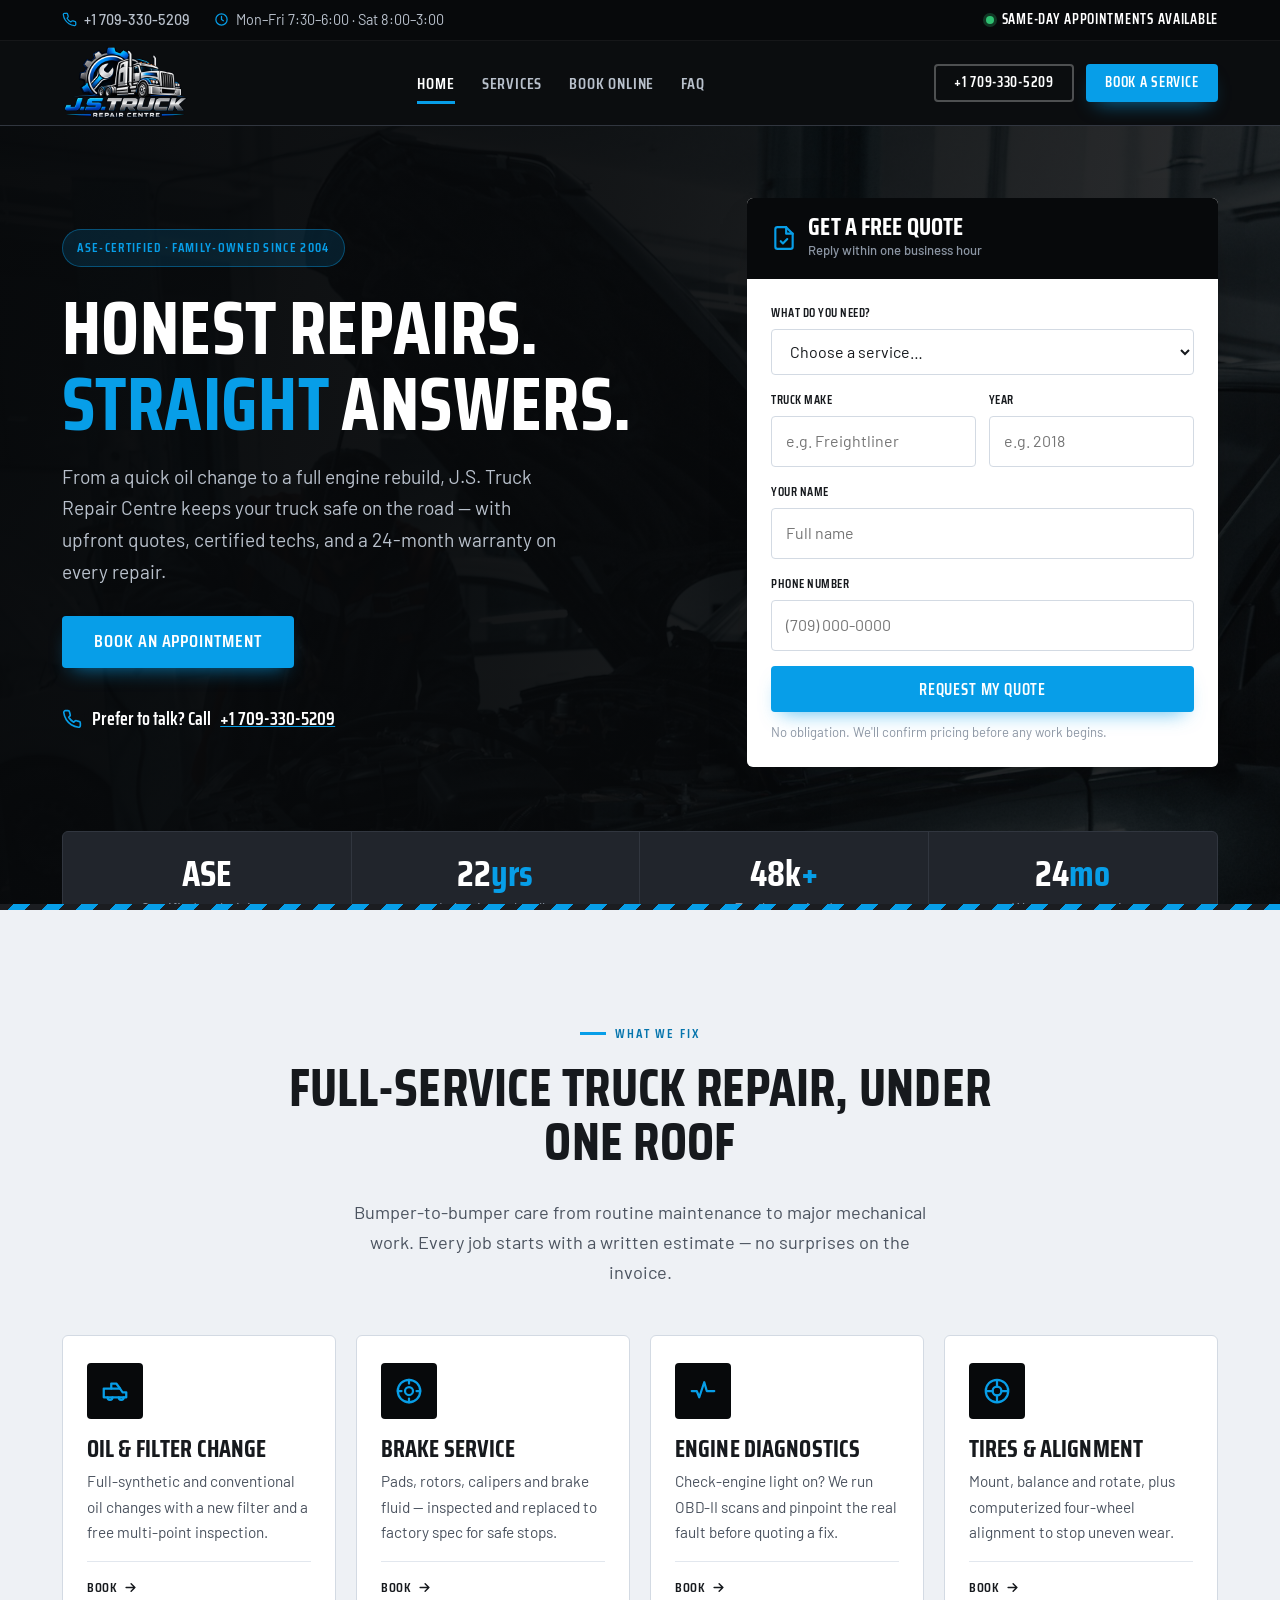
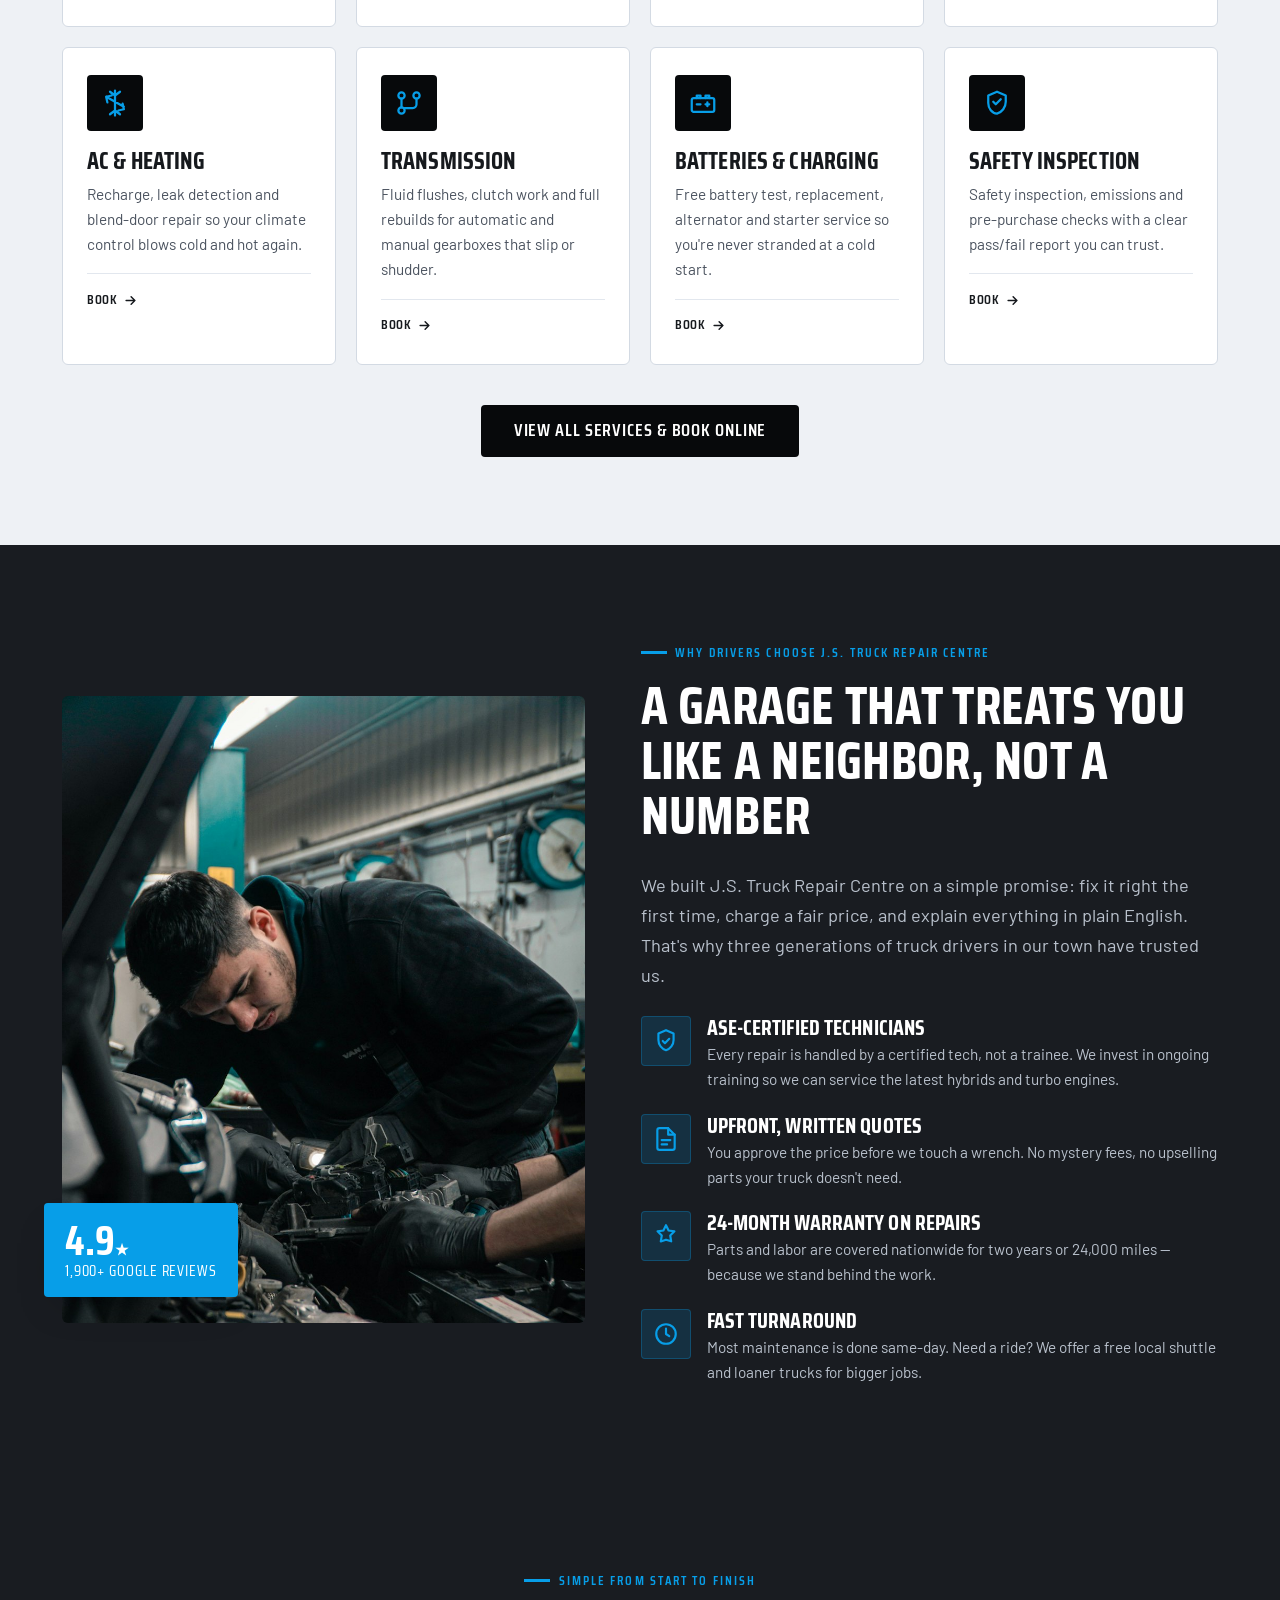
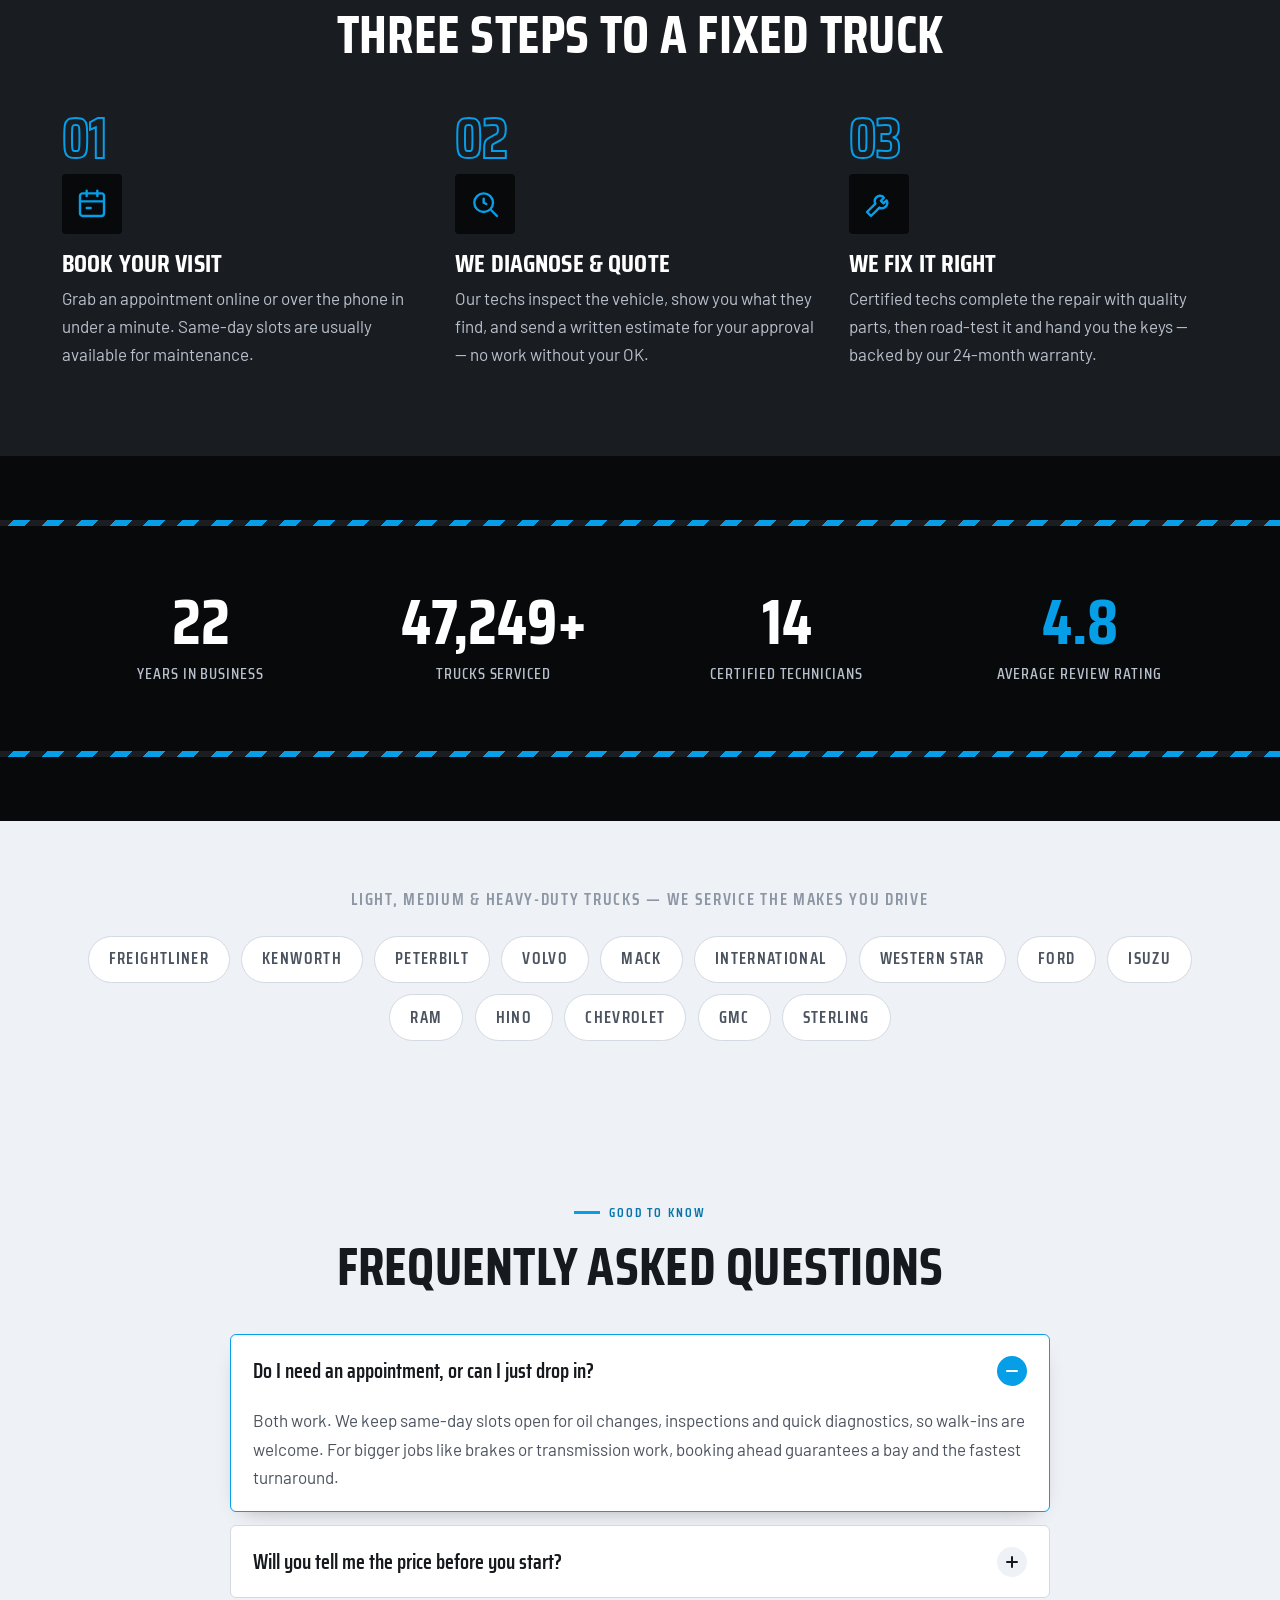
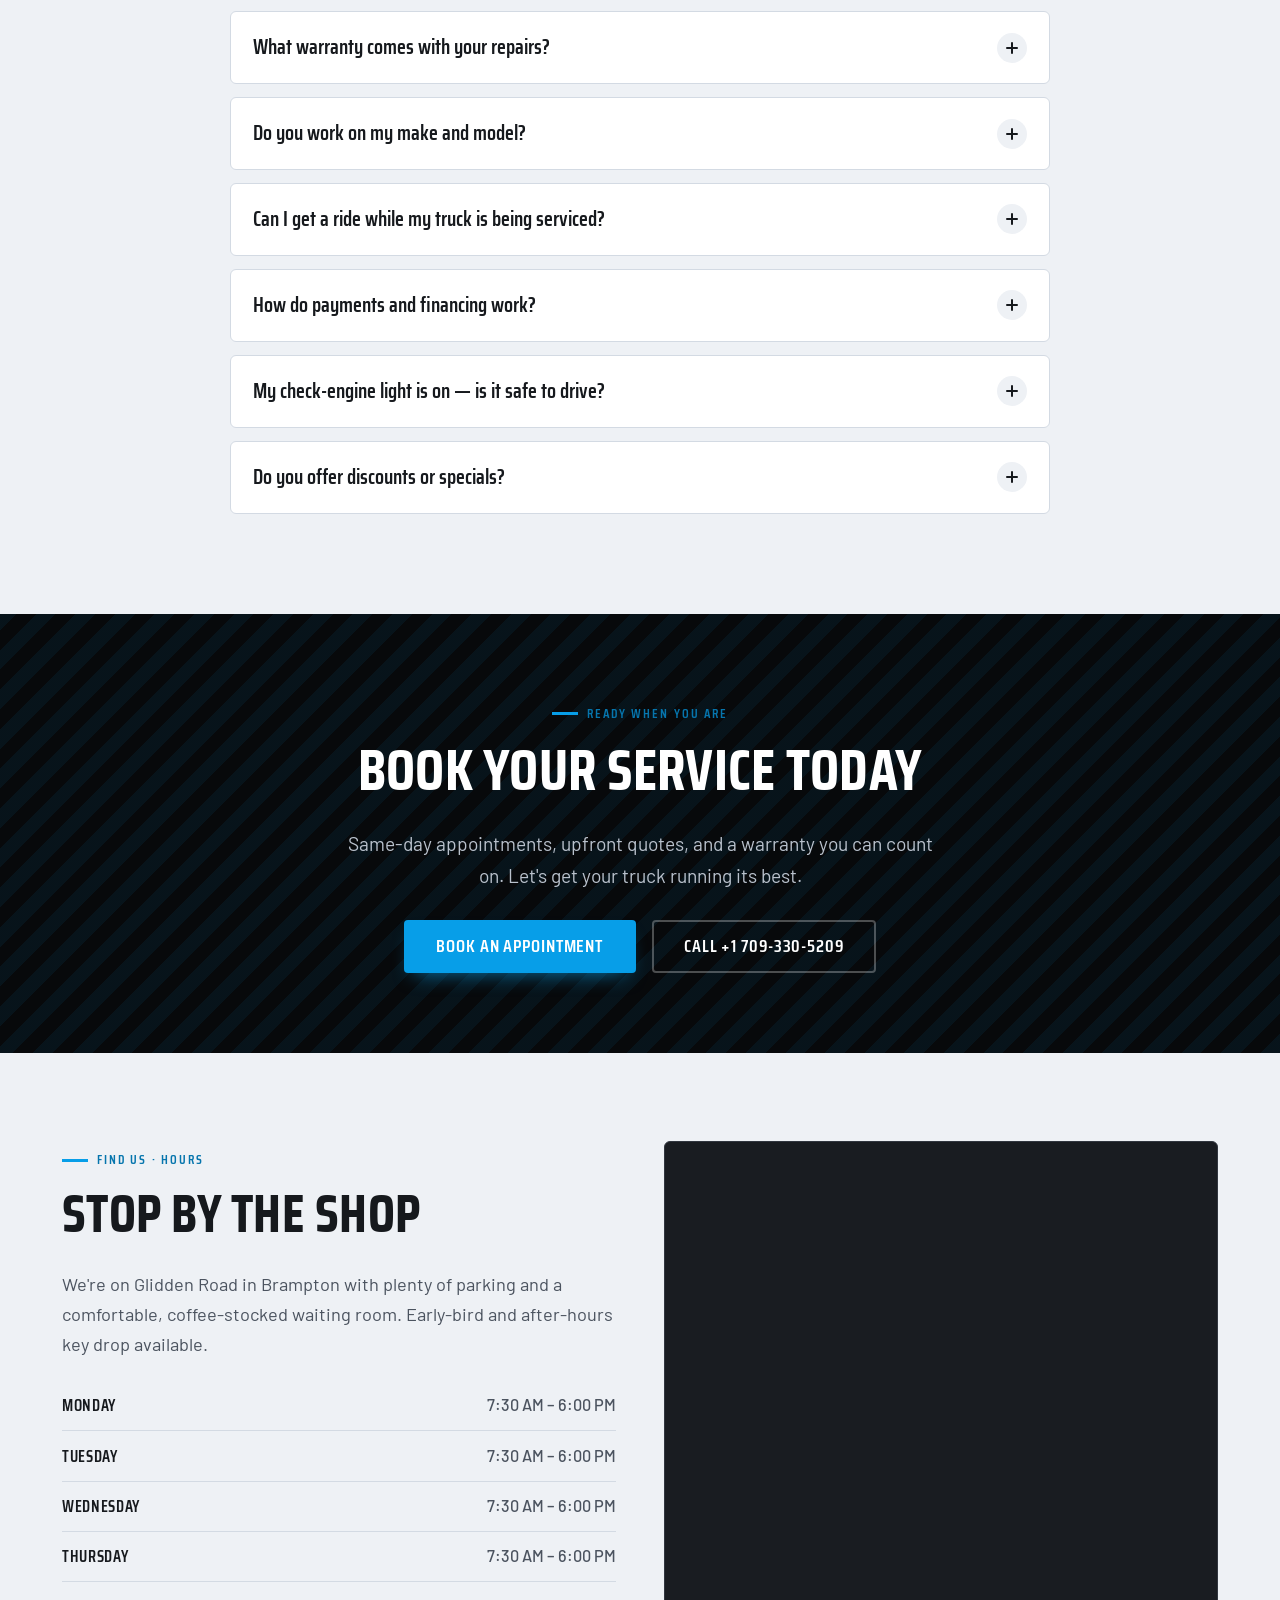
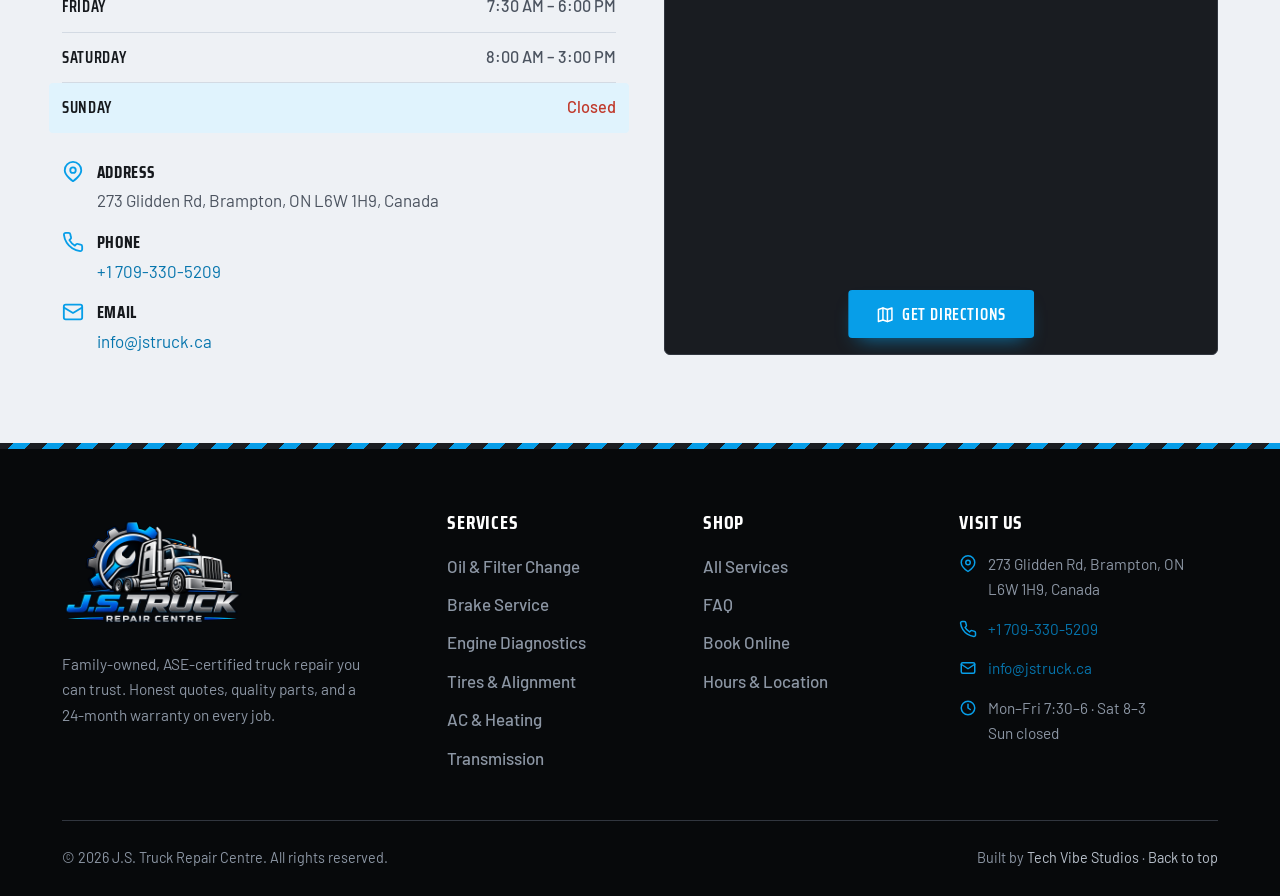
==== commit 01e7b4d5: "fixes for google map" ====
--- a/index.html
+++ b/index.html
@@ -628,16 +628,21 @@
             </div>
           </div>
 
-          <div class="tq-map tq-reveal d1" role="img" aria-label="Map showing J.S. Truck Repair Centre at 273 Glidden Rd, Brampton">
-            <div class="tq-map-diag" aria-hidden="true"></div>
-            <div class="tq-map-pin">
-              <div class="tq-map-pin-dot" aria-hidden="true"></div>
-              <div class="tq-map-addr">273 Glidden Rd</div>
-              <a class="tq-btn tq-btn--accent" href="https://share.google/nfIL2o4Om4ZSBafiS" target="_blank" rel="noopener">
-                <svg viewBox="0 0 24 24" fill="none" stroke="currentColor" stroke-width="2" stroke-linecap="round" stroke-linejoin="round" aria-hidden="true"><path d="M9 20l-6 2V6l6-2 6 2 6-2v16l-6 2-6-2z"/><path d="M9 4v16M15 6v16"/></svg>
-                Get directions
-              </a>
-            </div>
+          <div class="tq-map tq-reveal d1">
+            <iframe
+              src="https://www.google.com/maps?q=J.S.%20Truck%20Repair%20Centre%2C%20273%20Glidden%20Rd%2C%20Brampton%2C%20Ontario&amp;output=embed"
+              title="Google Maps: J.S. Truck Repair Centre, 273 Glidden Rd, Brampton"
+              width="100%"
+              height="380"
+              style="border:0;"
+              loading="lazy"
+              allowfullscreen
+              referrerpolicy="no-referrer-when-downgrade">
+            </iframe>
+            <a class="tq-btn tq-btn--accent" href="https://share.google/FD3twYDFdxxLPVNsX" target="_blank" rel="noopener noreferrer">
+              <svg viewBox="0 0 24 24" fill="none" stroke="currentColor" stroke-width="2" stroke-linecap="round" stroke-linejoin="round" aria-hidden="true"><path d="M9 20l-6 2V6l6-2 6 2 6-2v16l-6 2-6-2z"/><path d="M9 4v16M15 6v16"/></svg>
+              Get directions
+            </a>
           </div>
         </div>
       </div>
--- a/css/style.css
+++ b/css/style.css
@@ -1756,50 +1756,23 @@
   position: relative;
   min-height: 380px;
   background: var(--tq-graphite);
-  background-image:
-    linear-gradient(rgba(255, 255, 255, .05) 1px, transparent 1px),
-    linear-gradient(90deg, rgba(255, 255, 255, .05) 1px, transparent 1px),
-    linear-gradient(rgba(255, 255, 255, .03) 1px, transparent 1px),
-    linear-gradient(90deg, rgba(255, 255, 255, .03) 1px, transparent 1px);
-  background-size: 90px 90px, 90px 90px, 18px 18px, 18px 18px;
   border: 1px solid var(--tq-line-dark);
-  display: grid;
-  place-items: center;
-}
-
-.tq-map-diag {
+}
+
+.tq-map iframe {
+  display: block;
+  width: 100%;
+  height: 100%;
+  min-height: 380px;
+}
+
+.tq-map .tq-btn {
   position: absolute;
-  inset: 0;
-  background: repeating-linear-gradient(-45deg, transparent 0 40px, rgba(7, 158, 232, .04) 40px 41px);
-}
-
-.tq-map-pin {
-  position: relative;
+  bottom: 1rem;
+  left: 50%;
+  transform: translateX(-50%);
   z-index: 2;
-  text-align: center;
-}
-
-.tq-map-pin-dot {
-  width: 26px;
-  height: 26px;
-  border-radius: 50% 50% 50% 0;
-  background: var(--tq-blue);
-  transform: rotate(-45deg);
-  margin: 0 auto 1.4rem;
-  box-shadow: 0 0 0 8px rgba(7, 158, 232, .2);
-}
-
-.tq-map .tq-btn {
-  position: relative;
-  z-index: 2;
-}
-
-.tq-map-addr {
-  color: #fff;
-  font-family: var(--tq-display);
-  font-size: 1.3rem;
-  margin-bottom: 1.2rem;
-  text-transform: uppercase;
+  white-space: nowrap;
 }
 
 /* ---------------- Footer ---------------- */
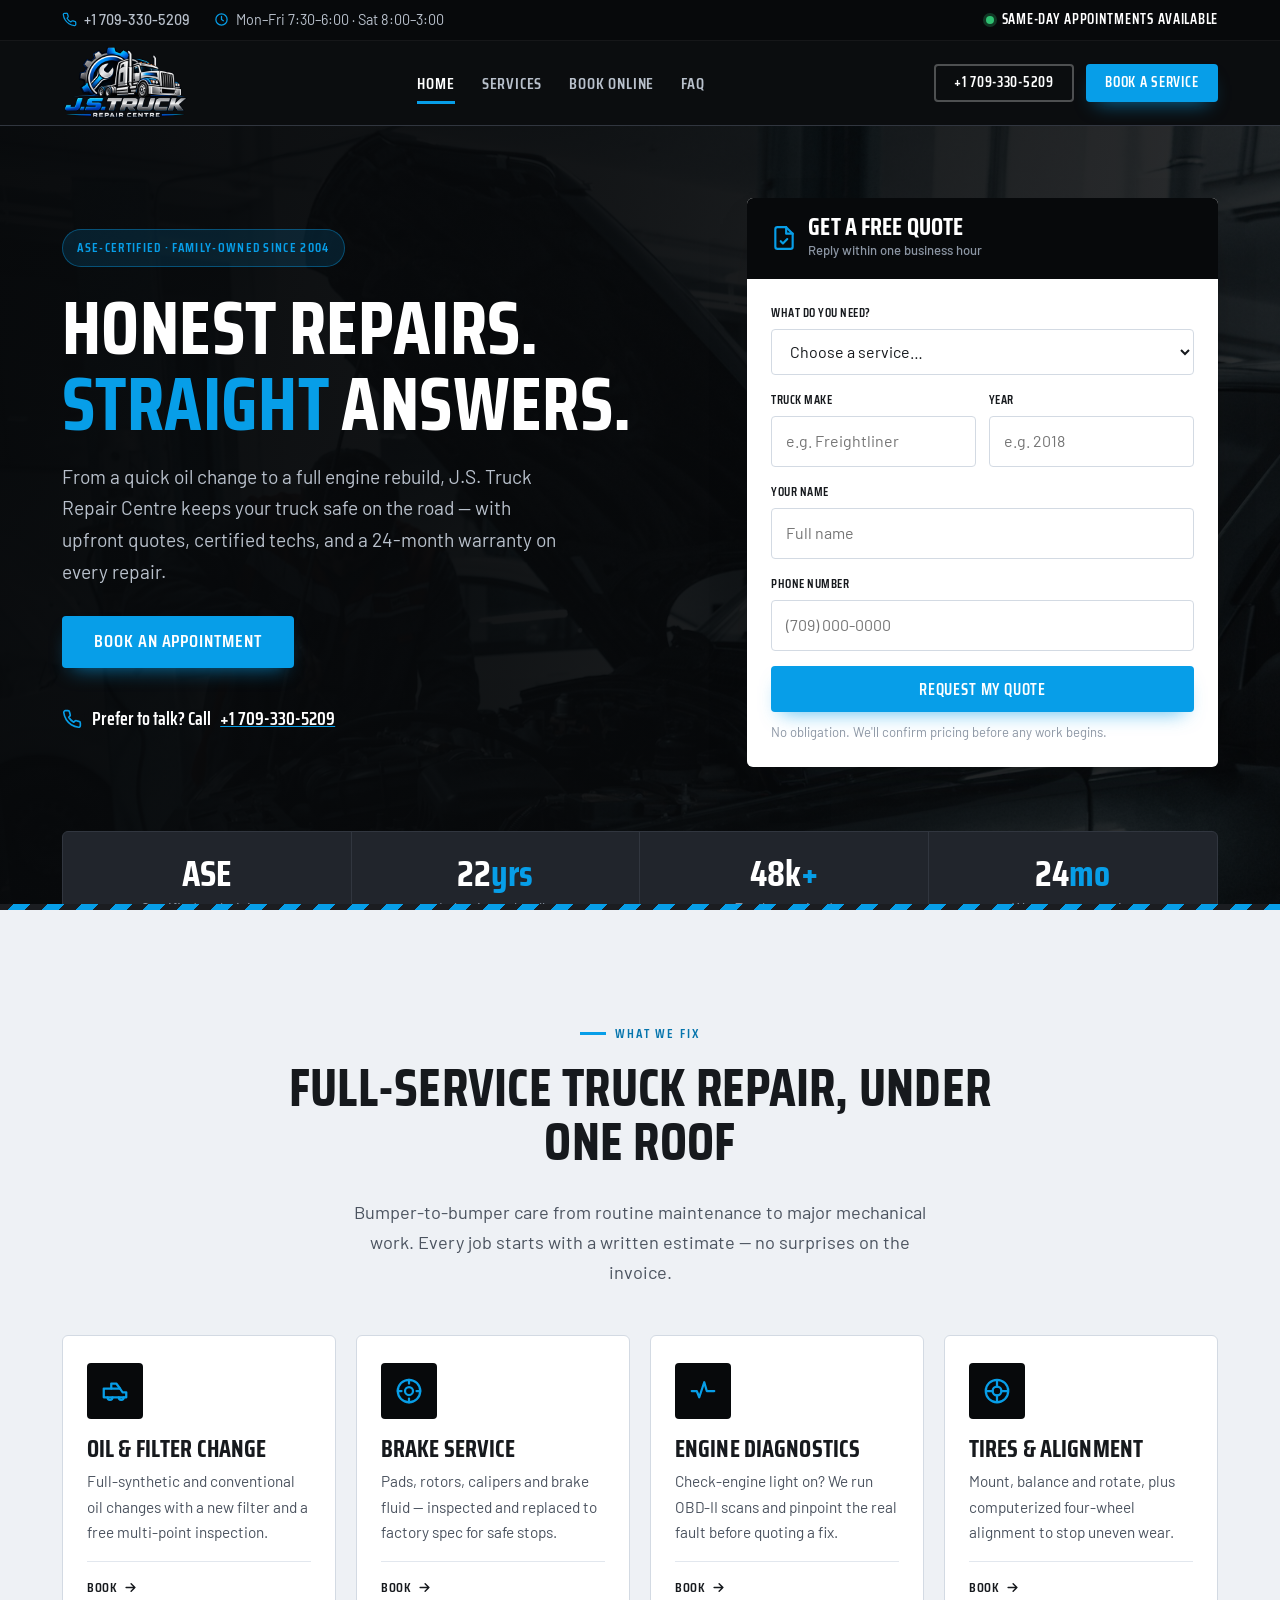
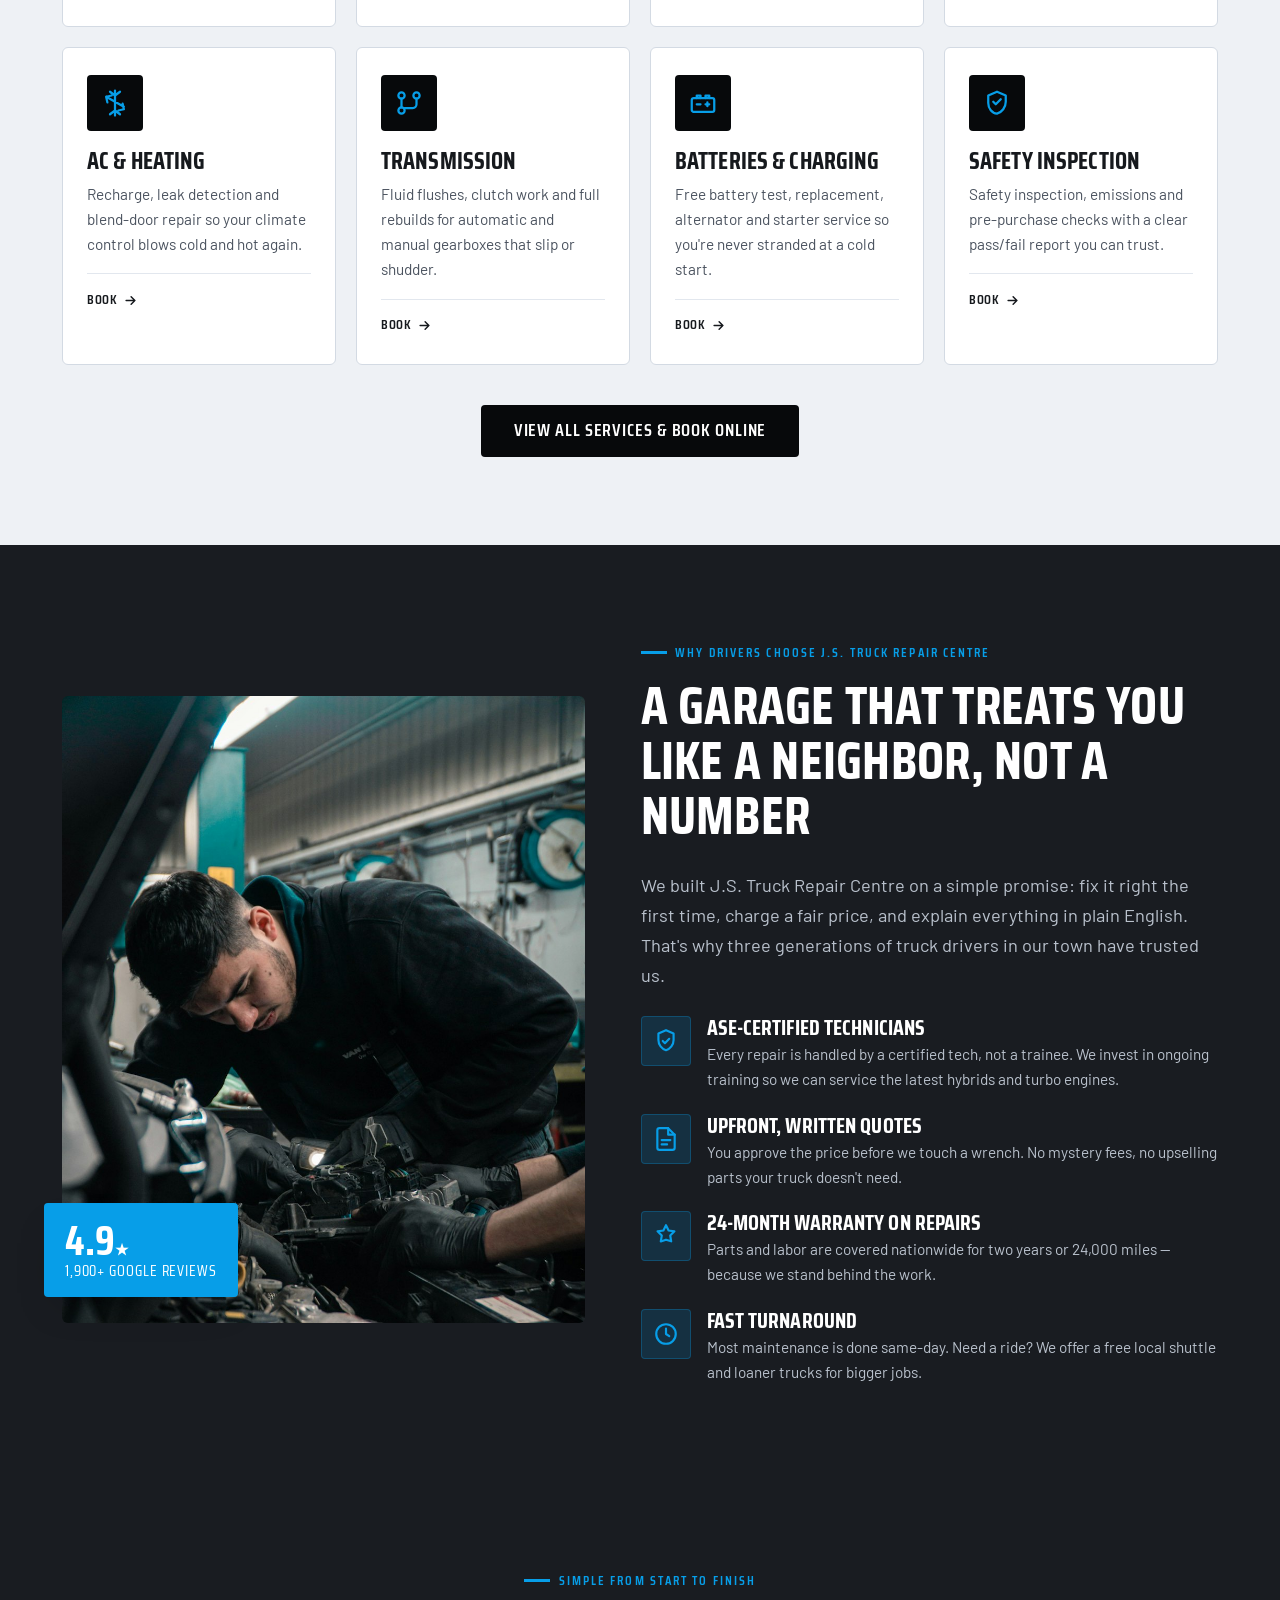
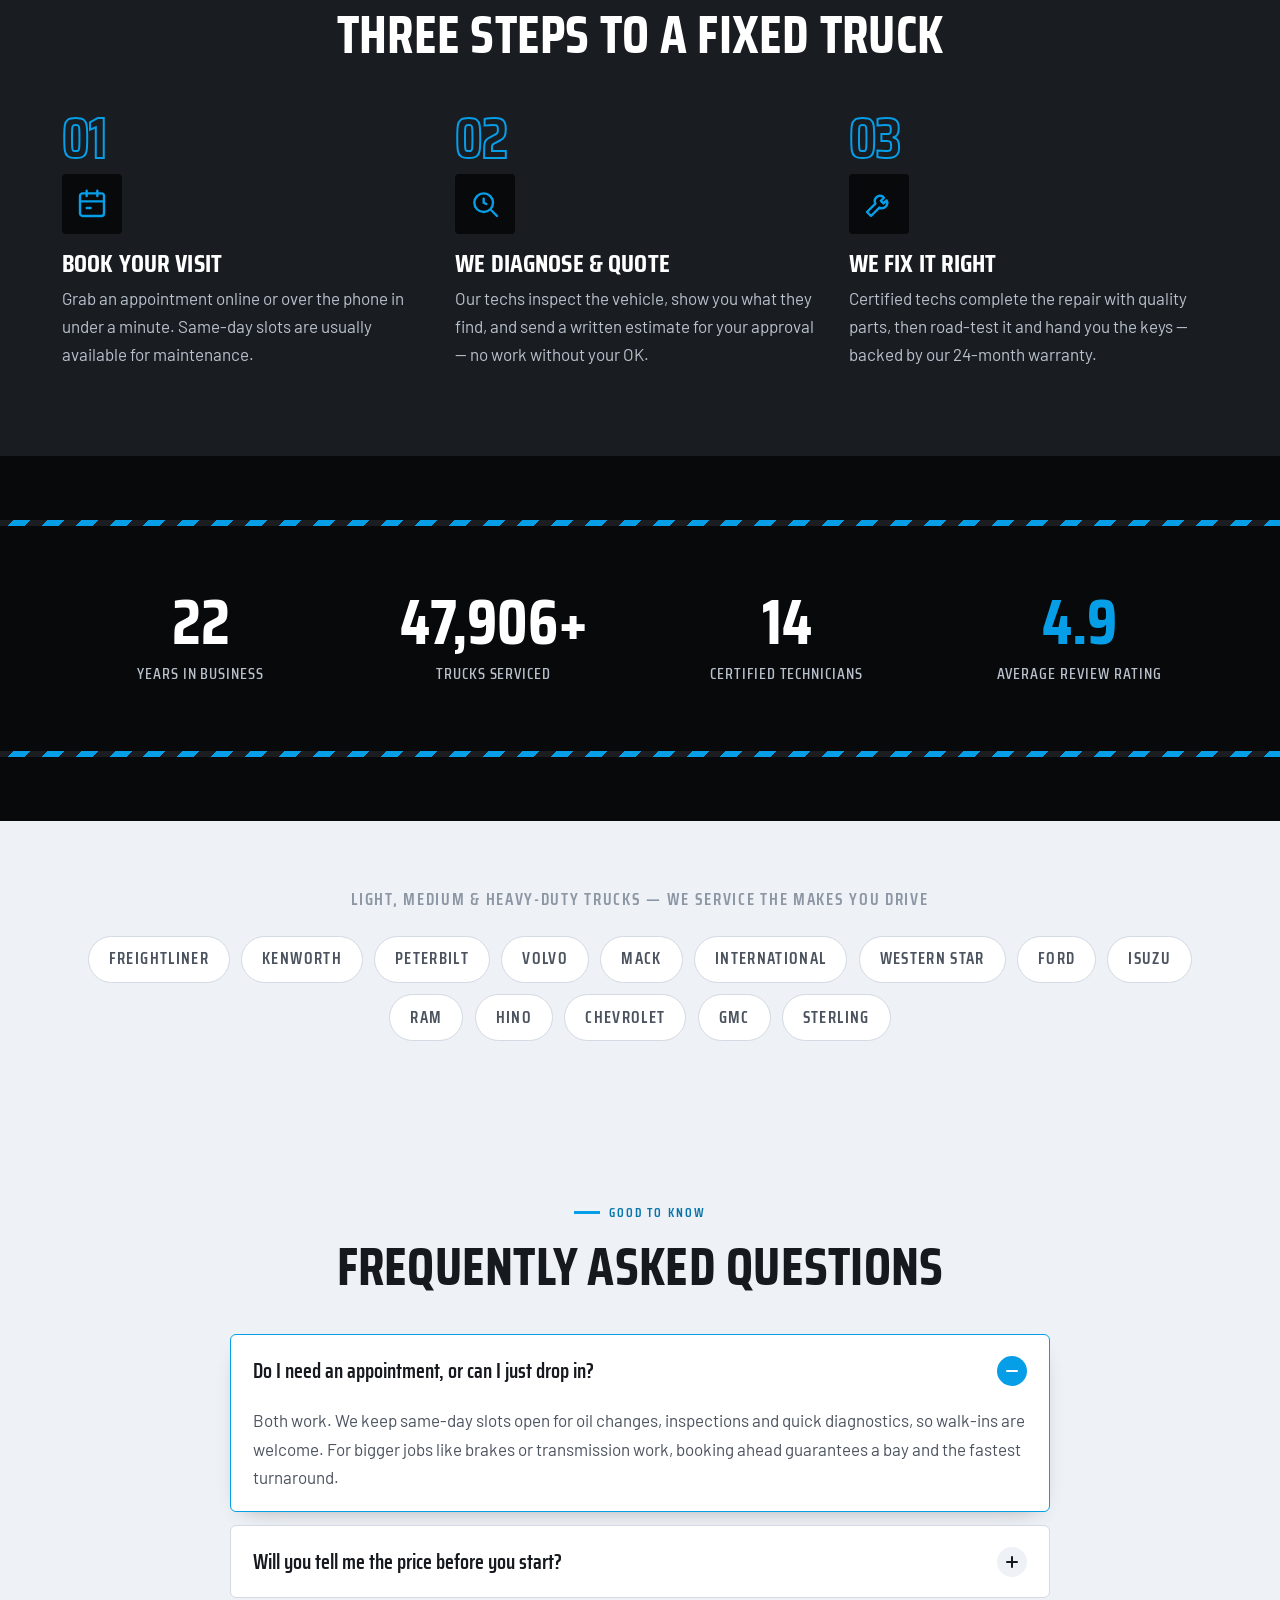
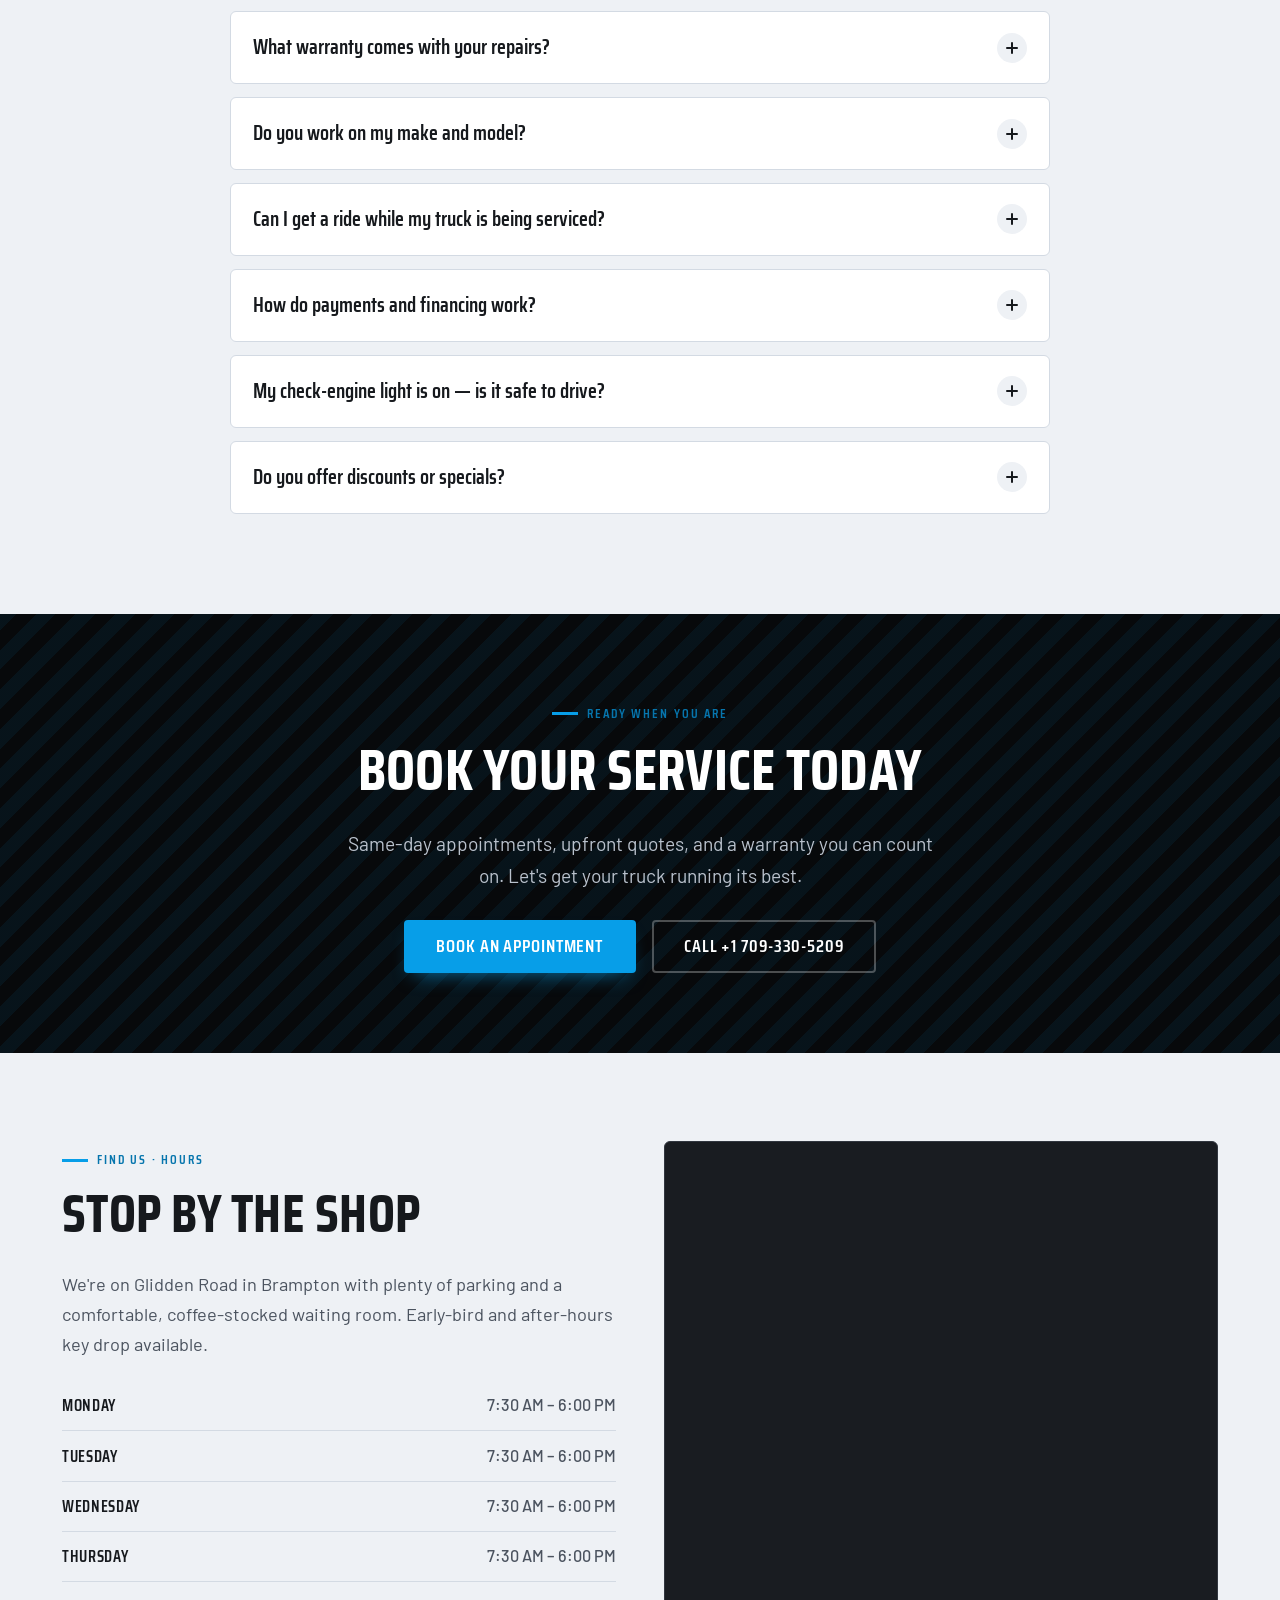
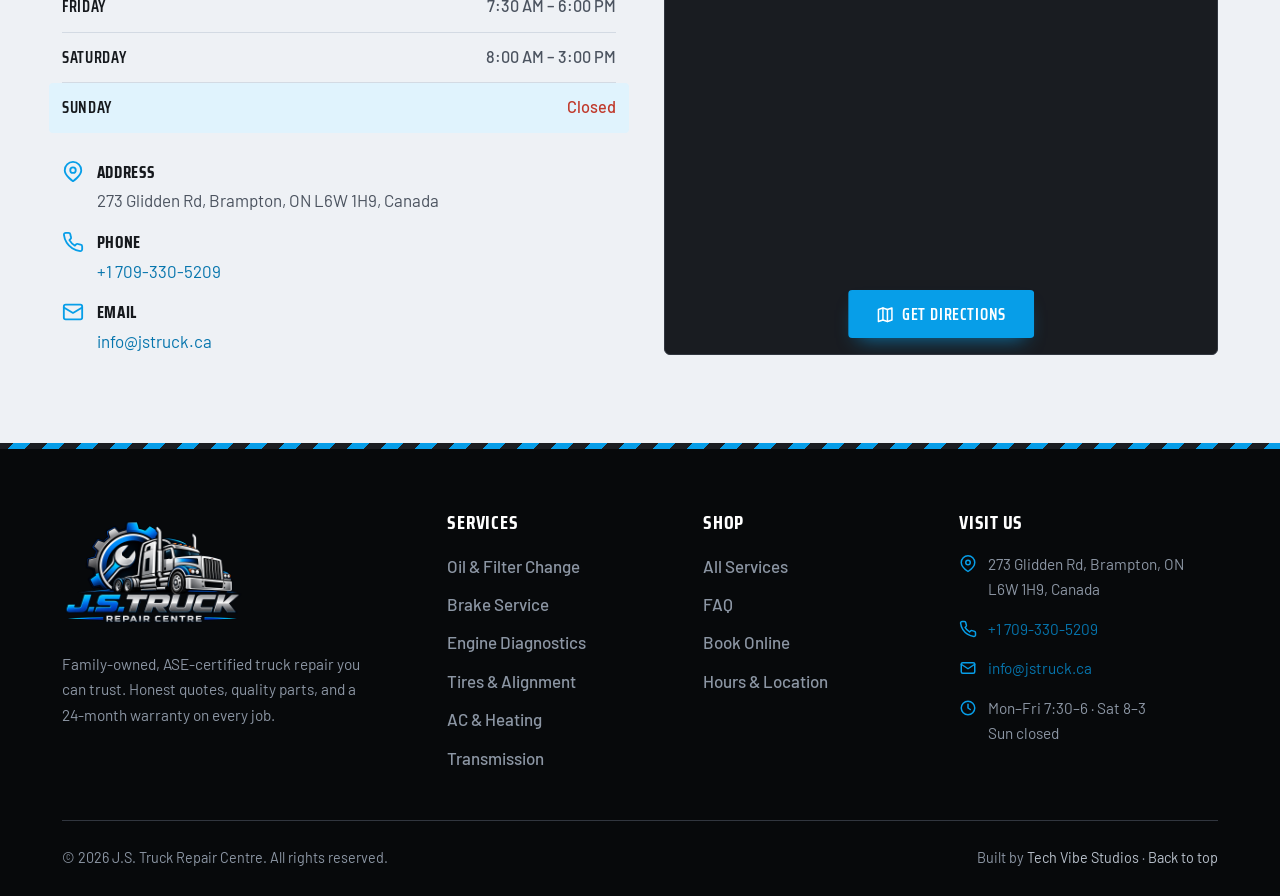
==== commit c7470e67: "fixes for google tag" ====
--- a/index.html
+++ b/index.html
@@ -1,6 +1,15 @@
 <!doctype html>
 <html lang="en">
 <head>
+  <!-- Google tag (gtag.js) -->
+  <script async src="https://www.googletagmanager.com/gtag/js?id=G-ZLG3TF592L"></script>
+  <script>
+    window.dataLayer = window.dataLayer || [];
+    function gtag(){dataLayer.push(arguments);}
+    gtag('js', new Date());
+
+    gtag('config', 'G-ZLG3TF592L');
+  </script>
   <script>document.documentElement.classList.add('js')</script>
   <meta charset="utf-8">
   <meta name="viewport" content="width=device-width, initial-scale=1">
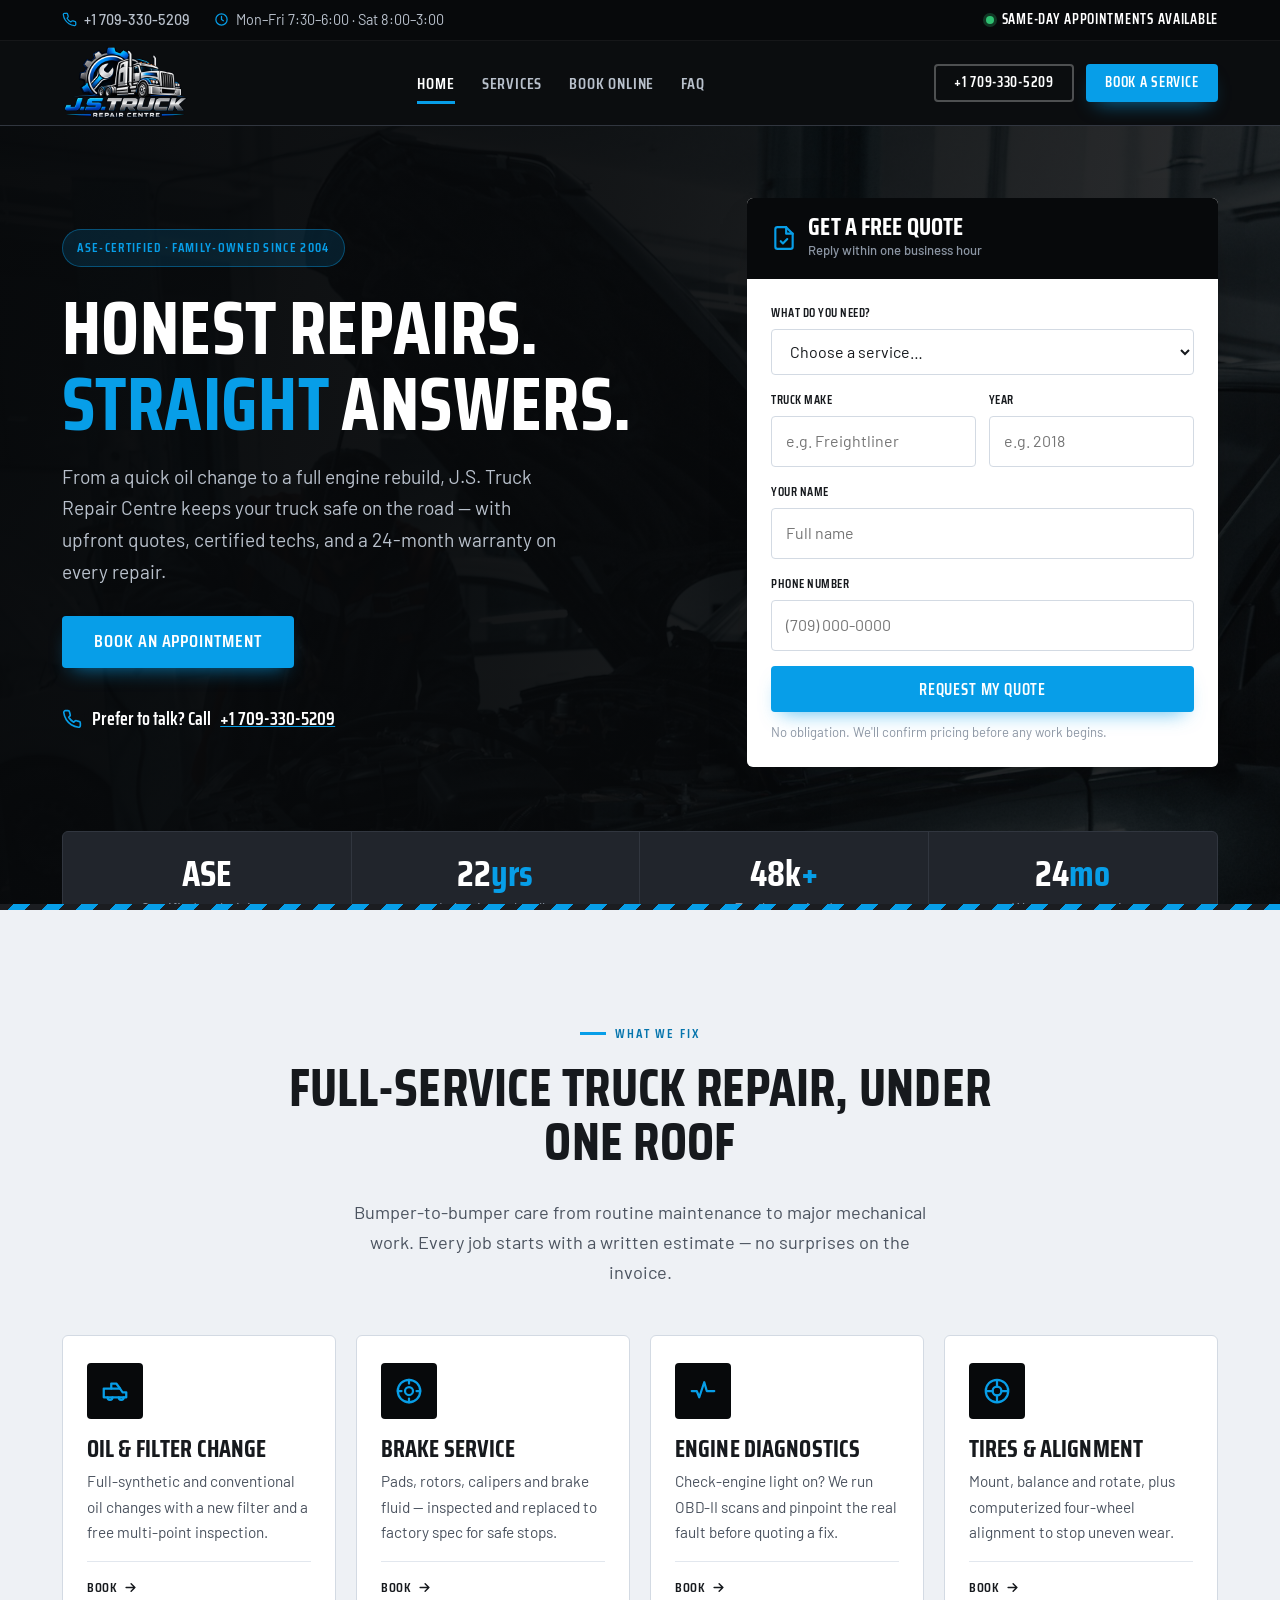
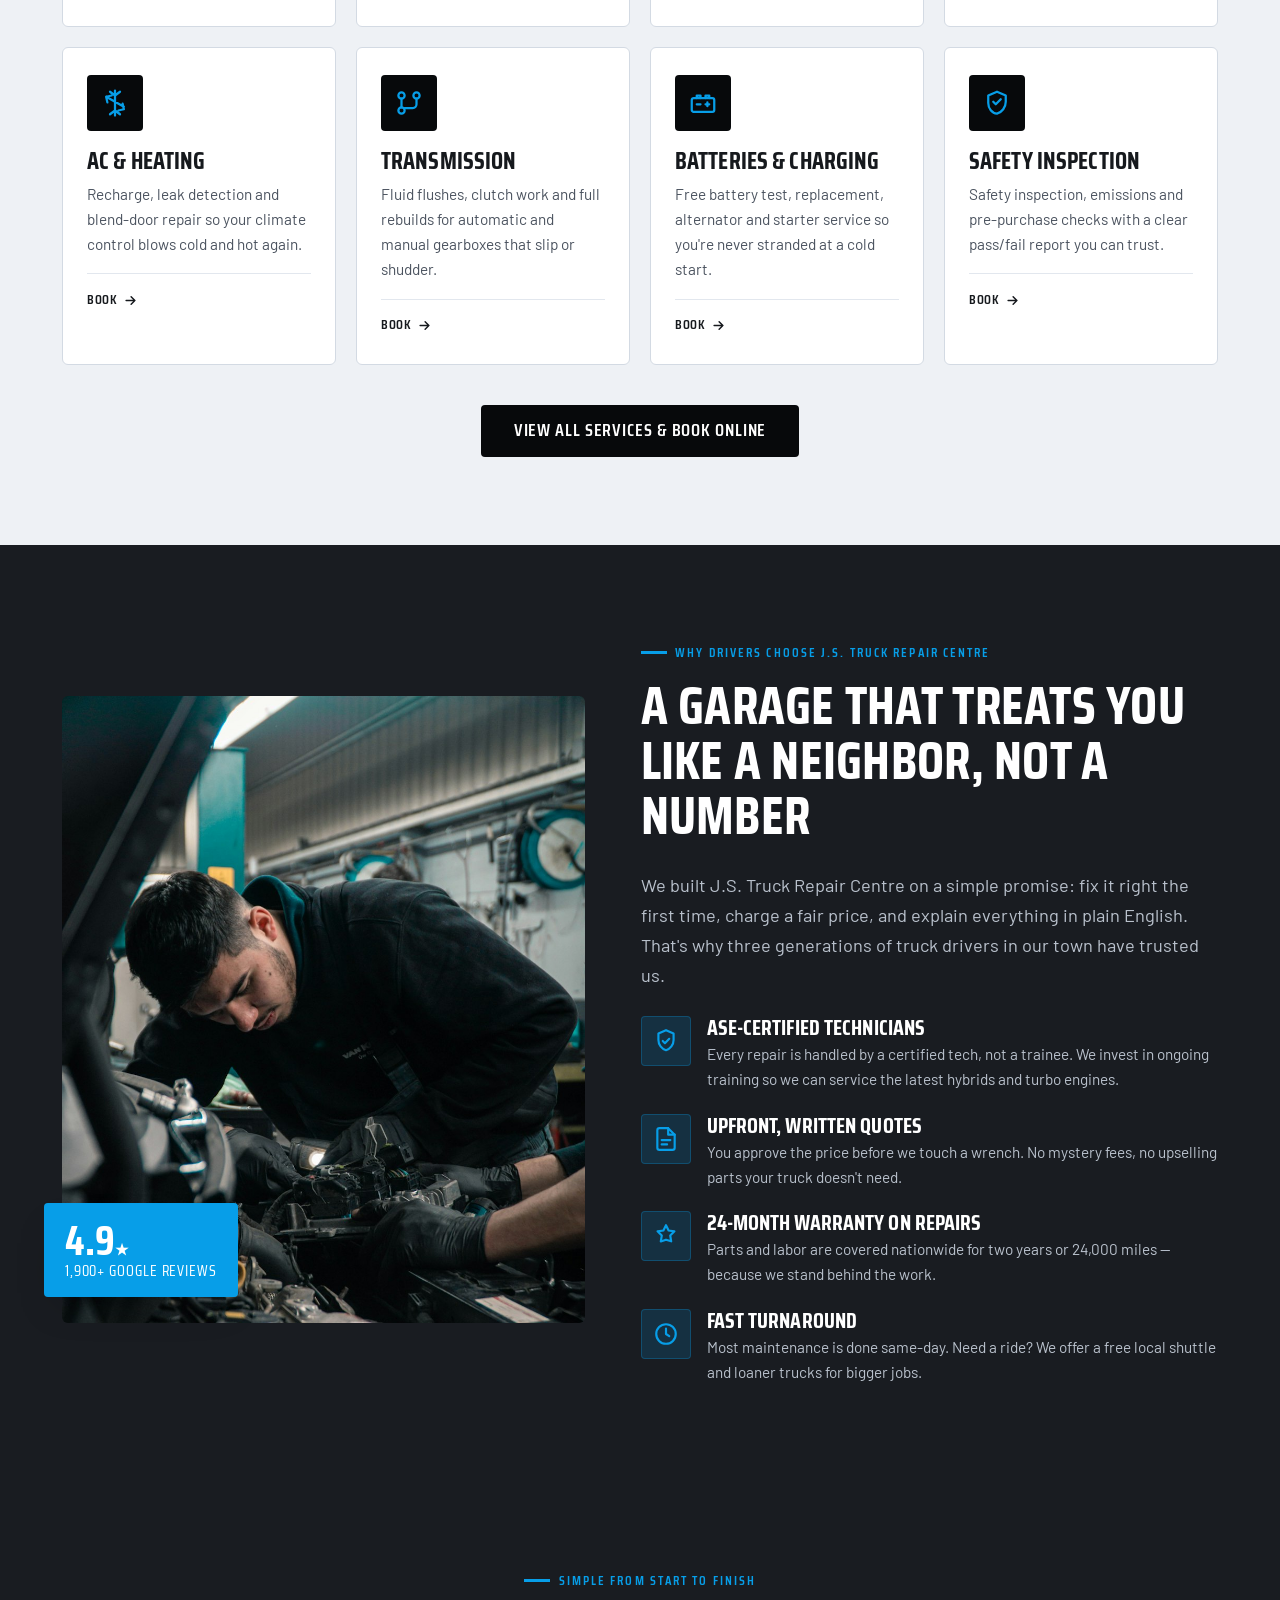
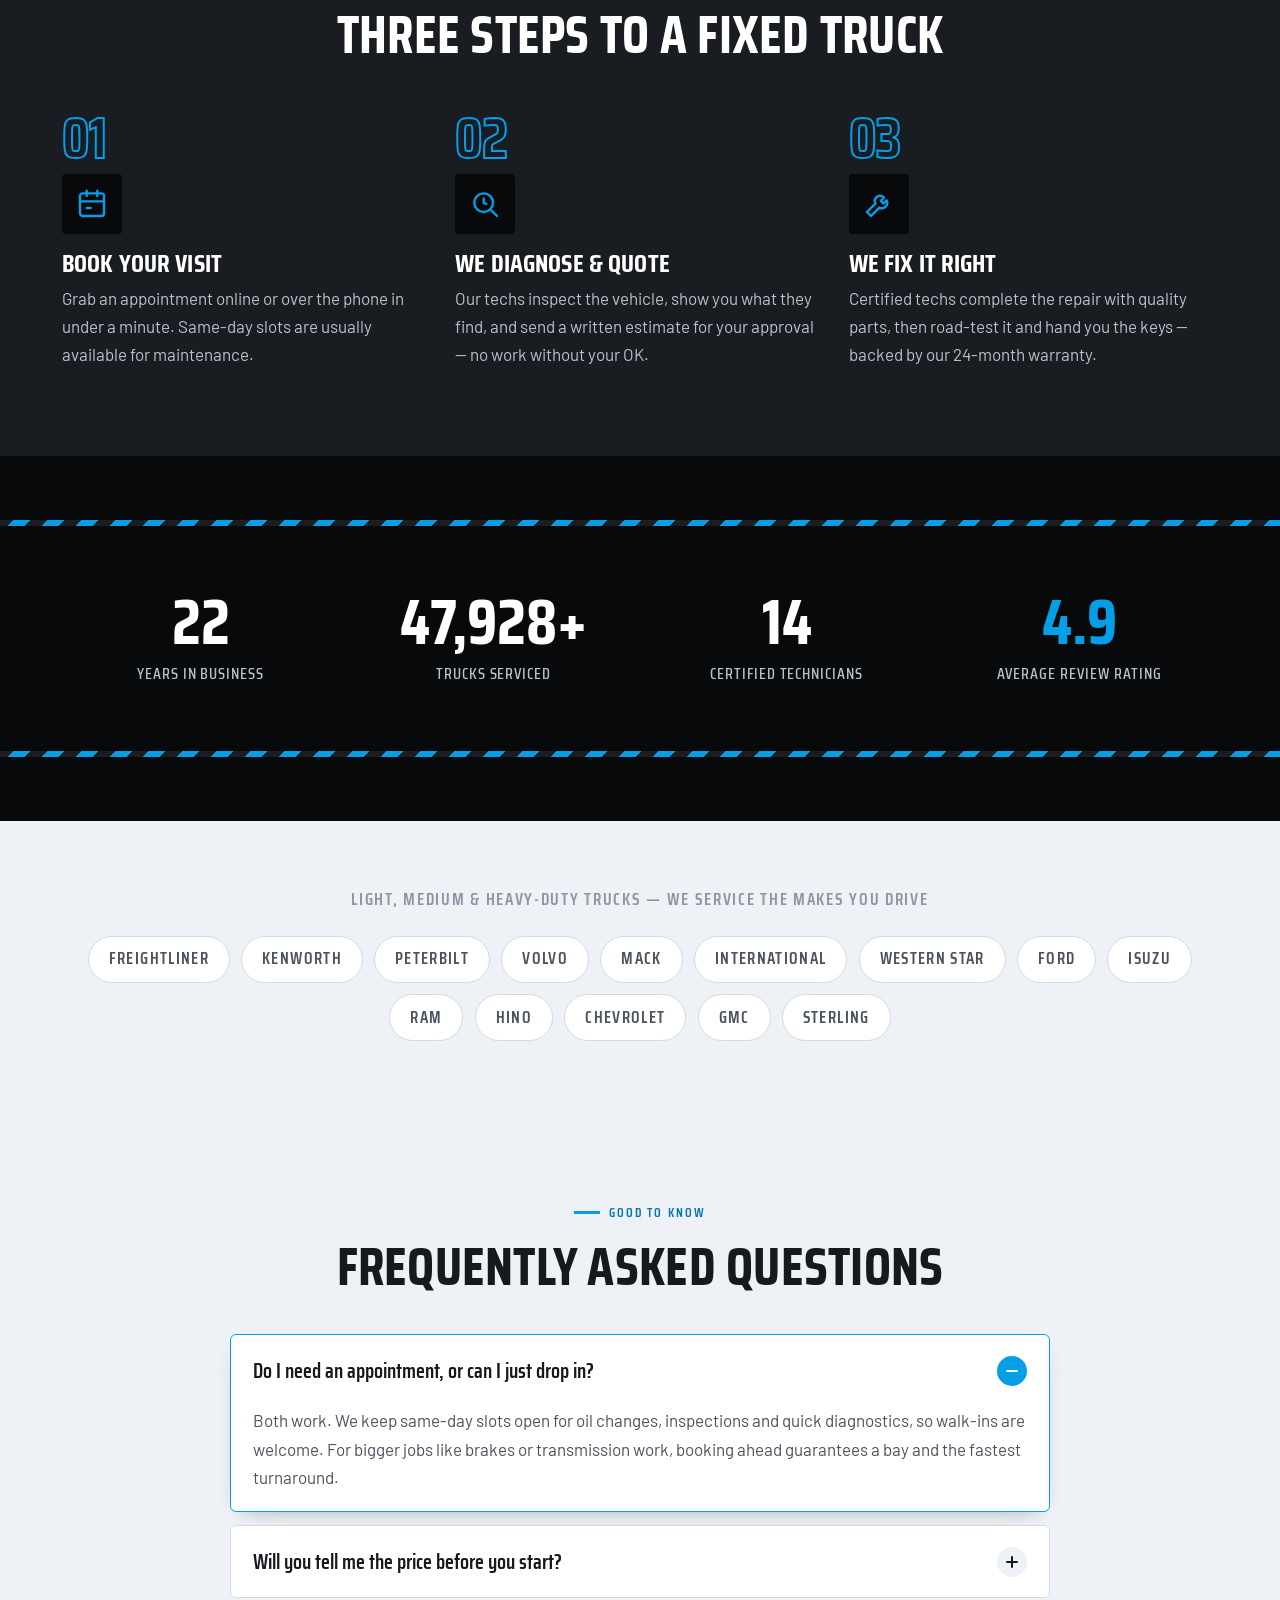
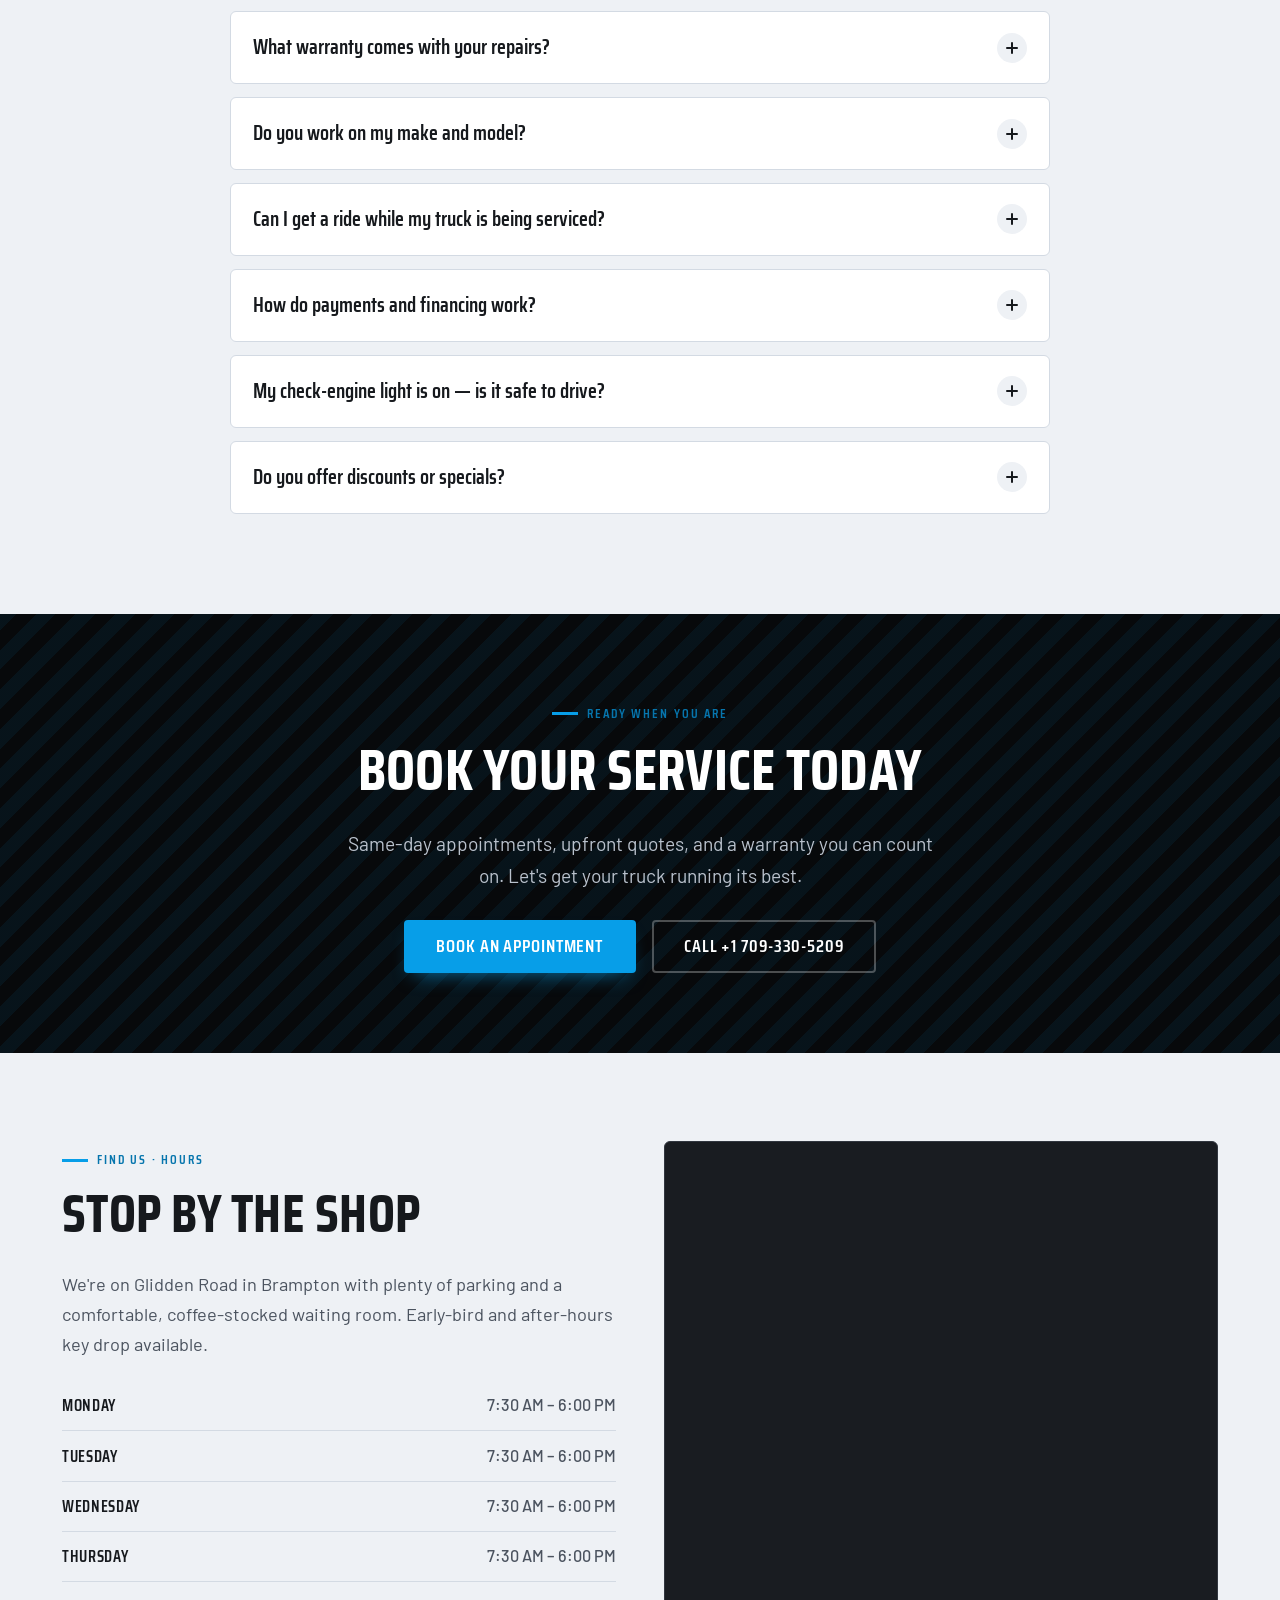
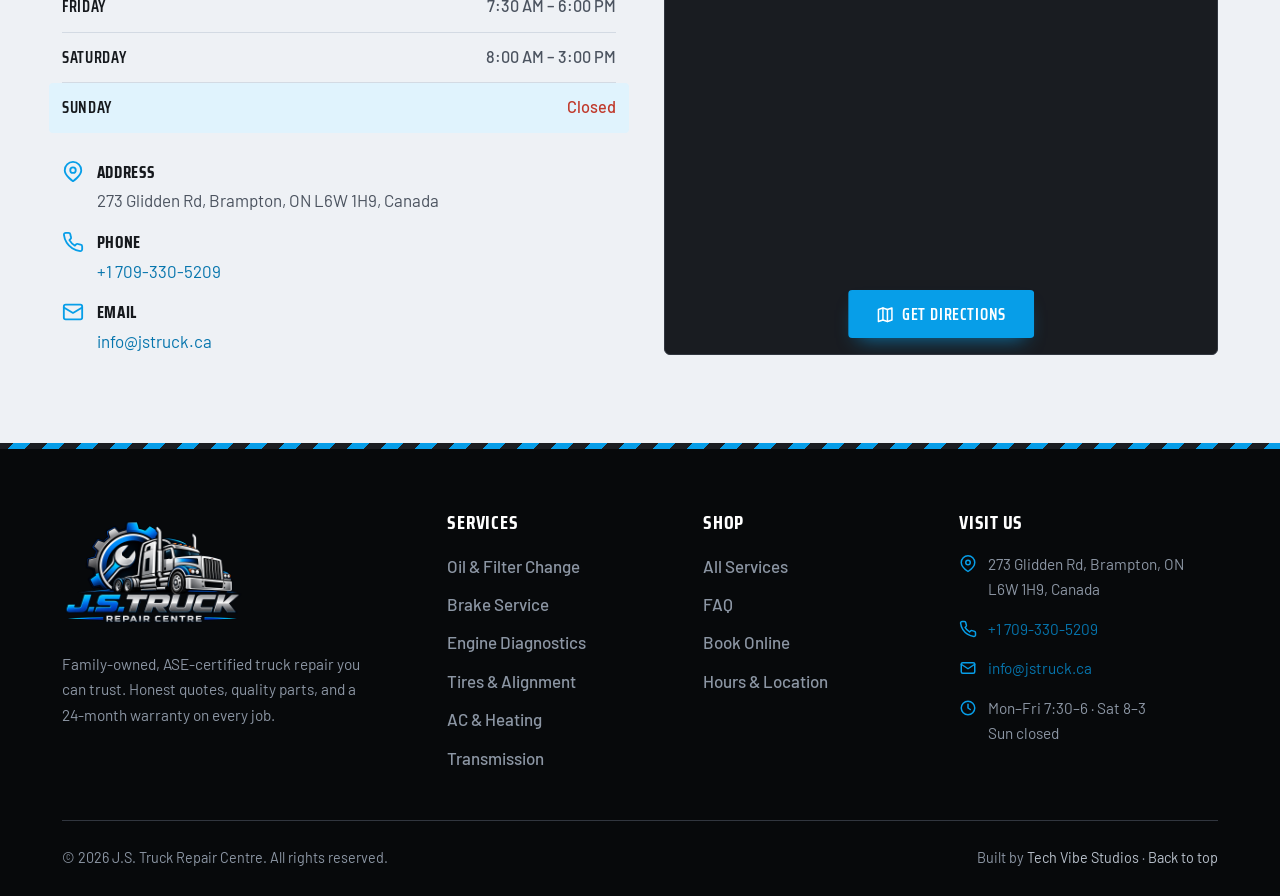
==== commit da2b3647: "fixes for form and go live" ====
--- a/index.html
+++ b/index.html
@@ -1,11 +1,12 @@
 <!doctype html>
 <html lang="en">
+
 <head>
   <!-- Google tag (gtag.js) -->
   <script async src="https://www.googletagmanager.com/gtag/js?id=G-ZLG3TF592L"></script>
   <script>
     window.dataLayer = window.dataLayer || [];
-    function gtag(){dataLayer.push(arguments);}
+    function gtag() { dataLayer.push(arguments); }
     gtag('js', new Date());
 
     gtag('config', 'G-ZLG3TF592L');
@@ -14,7 +15,8 @@
   <meta charset="utf-8">
   <meta name="viewport" content="width=device-width, initial-scale=1">
   <title>J.S. Truck Repair Centre | Truck Repair in Brampton</title>
-  <meta name="description" content="J.S. Truck Repair Centre in Brampton, Ontario. Explore truck repair services, maintenance, and appointment booking. Visit us at 273 Glidden Rd or call +1 709-330-5209.">
+  <meta name="description"
+    content="J.S. Truck Repair Centre in Brampton, Ontario. Explore truck repair services, maintenance, and appointment booking. Visit us at 273 Glidden Rd or call +1 709-330-5209.">
   <meta name="theme-color" content="#07090b">
   <link rel="icon" type="image/x-icon" href="favicon/favicon.ico">
   <link rel="icon" type="image/png" sizes="32x32" href="favicon/favicon-32x32.png">
@@ -23,10 +25,13 @@
   <link rel="manifest" href="favicon/site.webmanifest">
   <link rel="preconnect" href="https://fonts.googleapis.com">
   <link rel="preconnect" href="https://fonts.gstatic.com" crossorigin>
-  <link href="https://fonts.googleapis.com/css2?family=Saira+Condensed:wght@500;600;700&family=Barlow:wght@400;500;600;700&display=swap" rel="stylesheet">
+  <link
+    href="https://fonts.googleapis.com/css2?family=Saira+Condensed:wght@500;600;700&family=Barlow:wght@400;500;600;700&display=swap"
+    rel="stylesheet">
   <link rel="stylesheet" href="css/vendor/bootstrap.min.css">
   <link rel="stylesheet" href="css/style.css">
 </head>
+
 <body>
   <a class="tq-skip" href="#main">Skip to content</a>
 
@@ -35,11 +40,19 @@
     <div class="container">
       <ul class="tq-topbar-list">
         <li>
-          <svg viewBox="0 0 24 24" fill="none" stroke="currentColor" stroke-width="2" stroke-linecap="round" stroke-linejoin="round" aria-hidden="true"><path d="M22 16.92v3a2 2 0 0 1-2.18 2 19.79 19.79 0 0 1-8.63-3.07 19.5 19.5 0 0 1-6-6 19.79 19.79 0 0 1-3.07-8.67A2 2 0 0 1 4.11 2h3a2 2 0 0 1 2 1.72c.13.96.36 1.9.7 2.81a2 2 0 0 1-.45 2.11L8.09 9.91a16 16 0 0 0 6 6l1.27-1.27a2 2 0 0 1 2.11-.45c.9.34 1.85.57 2.81.7A2 2 0 0 1 22 16.92z"/></svg>
+          <svg viewBox="0 0 24 24" fill="none" stroke="currentColor" stroke-width="2" stroke-linecap="round"
+            stroke-linejoin="round" aria-hidden="true">
+            <path
+              d="M22 16.92v3a2 2 0 0 1-2.18 2 19.79 19.79 0 0 1-8.63-3.07 19.5 19.5 0 0 1-6-6 19.79 19.79 0 0 1-3.07-8.67A2 2 0 0 1 4.11 2h3a2 2 0 0 1 2 1.72c.13.96.36 1.9.7 2.81a2 2 0 0 1-.45 2.11L8.09 9.91a16 16 0 0 0 6 6l1.27-1.27a2 2 0 0 1 2.11-.45c.9.34 1.85.57 2.81.7A2 2 0 0 1 22 16.92z" />
+          </svg>
           <a href="tel:+17093305209">+1 709-330-5209</a>
         </li>
         <li class="tq-topbar-hide">
-          <svg viewBox="0 0 24 24" fill="none" stroke="currentColor" stroke-width="2" stroke-linecap="round" stroke-linejoin="round" aria-hidden="true"><circle cx="12" cy="12" r="9"/><path d="M12 7v5l3 2"/></svg>
+          <svg viewBox="0 0 24 24" fill="none" stroke="currentColor" stroke-width="2" stroke-linecap="round"
+            stroke-linejoin="round" aria-hidden="true">
+            <circle cx="12" cy="12" r="9" />
+            <path d="M12 7v5l3 2" />
+          </svg>
           Mon–Fri 7:30–6:00 · Sat 8:00–3:00
         </li>
       </ul>
@@ -92,35 +105,54 @@
     <!-- ============ HERO ============ -->
     <section class="tq-hero" id="quote">
       <div class="tq-hero-bg">
-        <img src="img/hero-garage.jpg" alt="Mechanic working under a raised vehicle in a repair garage" width="1600" height="1100" fetchpriority="high">
+        <img src="img/hero-garage.jpg" alt="Mechanic working under a raised vehicle in a repair garage" width="1600"
+          height="1100" fetchpriority="high">
       </div>
       <div class="container">
         <div class="tq-hero-grid">
           <div>
             <span class="tq-hero-flag">ASE-Certified · Family-Owned Since 2004</span>
             <h1>Honest repairs.<br><span class="u">Straight</span> answers.</h1>
-            <p class="tq-hero-sub">From a quick oil change to a full engine rebuild, J.S. Truck Repair Centre keeps your truck safe on the road — with upfront quotes, certified techs, and a 24-month warranty on every repair.</p>
+            <p class="tq-hero-sub">From a quick oil change to a full engine rebuild, J.S. Truck Repair Centre keeps your
+              truck safe on the road — with upfront quotes, certified techs, and a 24-month warranty on every repair.
+            </p>
             <div class="tq-hero-actions">
               <a href="services.html" class="tq-btn tq-btn--accent tq-btn--lg">Book an appointment</a>
               <!-- <a href="#pricing" class="tq-btn tq-btn--ghost tq-btn--lg">See our pricing</a> -->
             </div>
             <div class="tq-hero-phone">
-              <svg viewBox="0 0 24 24" fill="none" stroke="currentColor" stroke-width="2" stroke-linecap="round" stroke-linejoin="round" aria-hidden="true"><path d="M22 16.92v3a2 2 0 0 1-2.18 2 19.79 19.79 0 0 1-8.63-3.07 19.5 19.5 0 0 1-6-6 19.79 19.79 0 0 1-3.07-8.67A2 2 0 0 1 4.11 2h3a2 2 0 0 1 2 1.72c.13.96.36 1.9.7 2.81a2 2 0 0 1-.45 2.11L8.09 9.91a16 16 0 0 0 6 6l1.27-1.27a2 2 0 0 1 2.11-.45c.9.34 1.85.57 2.81.7A2 2 0 0 1 22 16.92z"/></svg>
-              Prefer to talk? Call <a href="tel:+17093305209" style="color:#fff;text-decoration:underline;text-decoration-color:var(--tq-blue);">+1 709-330-5209</a>
+              <svg viewBox="0 0 24 24" fill="none" stroke="currentColor" stroke-width="2" stroke-linecap="round"
+                stroke-linejoin="round" aria-hidden="true">
+                <path
+                  d="M22 16.92v3a2 2 0 0 1-2.18 2 19.79 19.79 0 0 1-8.63-3.07 19.5 19.5 0 0 1-6-6 19.79 19.79 0 0 1-3.07-8.67A2 2 0 0 1 4.11 2h3a2 2 0 0 1 2 1.72c.13.96.36 1.9.7 2.81a2 2 0 0 1-.45 2.11L8.09 9.91a16 16 0 0 0 6 6l1.27-1.27a2 2 0 0 1 2.11-.45c.9.34 1.85.57 2.81.7A2 2 0 0 1 22 16.92z" />
+              </svg>
+              Prefer to talk? Call <a href="tel:+17093305209"
+                style="color:#fff;text-decoration:underline;text-decoration-color:var(--tq-blue);">+1 709-330-5209</a>
             </div>
           </div>
 
           <!-- Quick-quote mini form -->
           <div class="tq-quote">
             <div class="tq-quote-head">
-              <svg viewBox="0 0 24 24" fill="none" stroke="currentColor" stroke-width="2" stroke-linecap="round" stroke-linejoin="round" aria-hidden="true"><path d="M14 2H6a2 2 0 0 0-2 2v16a2 2 0 0 0 2 2h12a2 2 0 0 0 2-2V8z"/><path d="M14 2v6h6M9 15l2 2 4-4"/></svg>
+              <svg viewBox="0 0 24 24" fill="none" stroke="currentColor" stroke-width="2" stroke-linecap="round"
+                stroke-linejoin="round" aria-hidden="true">
+                <path d="M14 2H6a2 2 0 0 0-2 2v16a2 2 0 0 0 2 2h12a2 2 0 0 0 2-2V8z" />
+                <path d="M14 2v6h6M9 15l2 2 4-4" />
+              </svg>
               <div>
                 <h3>Get a free quote</h3>
                 <span>Reply within one business hour</span>
               </div>
             </div>
             <div class="tq-quote-body">
-              <form data-validate aria-label="Quick quote request">
+              <form action="https://api.web3forms.com/submit" method="POST" data-validate
+                aria-label="Quick quote request">
+                <!-- Web3Forms Access Key -->
+                <input type="hidden" name="access_key" value="07d90060-b146-4a49-a1ab-3fbd38a9e6fe">
+
+                <!-- Subject line for the notification email (Optional) -->
+                <input type="hidden" name="subject" value="New Quote Request Request from {field:name}">
+
                 <div class="tq-field">
                   <label for="q-service">What do you need?</label>
                   <select id="q-service" name="service" required>
@@ -137,6 +169,7 @@
                   </select>
                   <span class="err">Please pick a service.</span>
                 </div>
+
                 <div class="tq-field-row">
                   <div class="tq-field">
                     <label for="q-make">Truck make</label>
@@ -149,19 +182,23 @@
                     <span class="err">Enter the year.</span>
                   </div>
                 </div>
+
                 <div class="tq-field">
                   <label for="q-name">Your name</label>
                   <input id="q-name" name="name" type="text" placeholder="Full name" required>
                   <span class="err">Please enter your name.</span>
                 </div>
+
                 <div class="tq-field">
                   <label for="q-phone">Phone number</label>
                   <input id="q-phone" name="phone" type="tel" placeholder="(709) 000-0000" required>
                   <span class="err">Enter a valid phone number.</span>
                 </div>
+
                 <button type="submit" class="tq-btn tq-btn--accent tq-btn--block">Request my quote</button>
                 <p class="tq-form-note">No obligation. We'll confirm pricing before any work begins.</p>
-                <div class="tq-form-success">Thanks — your request is in! A service advisor will call you shortly to confirm your quote and appointment.</div>
+                <div class="tq-form-success">Thanks — your request is in! A service advisor will call you shortly to
+                  confirm your quote and appointment.</div>
               </form>
             </div>
           </div>
@@ -196,88 +233,158 @@
         <div class="tq-shead tq-shead--center tq-reveal" style="margin-bottom:3rem;">
           <span class="tq-eyebrow tq-eyebrow--center">What we fix</span>
           <h2 class="tq-h2">Full-service truck repair, under one roof</h2>
-          <p class="tq-lead" style="margin-inline:auto;">Bumper-to-bumper care from routine maintenance to major mechanical work. Every job starts with a written estimate — no surprises on the invoice.</p>
+          <p class="tq-lead" style="margin-inline:auto;">Bumper-to-bumper care from routine maintenance to major
+            mechanical work. Every job starts with a written estimate — no surprises on the invoice.</p>
         </div>
 
         <div class="tq-services-grid">
           <!-- Oil Change -->
           <article class="tq-service tq-reveal">
-            <div class="tq-service-ico"><svg viewBox="0 0 24 24" fill="none" stroke="currentColor" stroke-width="1.8" stroke-linecap="round" stroke-linejoin="round" aria-hidden="true"><path d="M3 10h13l2 3h3v4H3z"/><path d="M6 17a2 2 0 1 0 4 0M15 17a2 2 0 1 0 4 0"/><path d="M9 10V6h4l3 4"/></svg></div>
+            <div class="tq-service-ico"><svg viewBox="0 0 24 24" fill="none" stroke="currentColor" stroke-width="1.8"
+                stroke-linecap="round" stroke-linejoin="round" aria-hidden="true">
+                <path d="M3 10h13l2 3h3v4H3z" />
+                <path d="M6 17a2 2 0 1 0 4 0M15 17a2 2 0 1 0 4 0" />
+                <path d="M9 10V6h4l3 4" />
+              </svg></div>
             <h3>Oil &amp; Filter Change</h3>
             <p>Full-synthetic and conventional oil changes with a new filter and a free multi-point inspection.</p>
             <div class="tq-service-foot">
               <!-- <div class="tq-price-from"><span>From</span><b>$49</b></div> -->
-              <a href="services.html" class="tq-service-link">Book <svg viewBox="0 0 24 24" fill="none" stroke="currentColor" stroke-width="2.4" stroke-linecap="round" stroke-linejoin="round" aria-hidden="true"><path d="M5 12h14M13 6l6 6-6 6"/></svg></a>
+              <a href="services.html" class="tq-service-link">Book <svg viewBox="0 0 24 24" fill="none"
+                  stroke="currentColor" stroke-width="2.4" stroke-linecap="round" stroke-linejoin="round"
+                  aria-hidden="true">
+                  <path d="M5 12h14M13 6l6 6-6 6" />
+                </svg></a>
             </div>
           </article>
           <!-- Brakes -->
           <article class="tq-service tq-reveal d1">
-            <div class="tq-service-ico"><svg viewBox="0 0 24 24" fill="none" stroke="currentColor" stroke-width="1.8" stroke-linecap="round" stroke-linejoin="round" aria-hidden="true"><circle cx="12" cy="12" r="9"/><circle cx="12" cy="12" r="3.2"/><path d="M12 3v3M12 18v3M3 12h3M18 12h3"/></svg></div>
+            <div class="tq-service-ico"><svg viewBox="0 0 24 24" fill="none" stroke="currentColor" stroke-width="1.8"
+                stroke-linecap="round" stroke-linejoin="round" aria-hidden="true">
+                <circle cx="12" cy="12" r="9" />
+                <circle cx="12" cy="12" r="3.2" />
+                <path d="M12 3v3M12 18v3M3 12h3M18 12h3" />
+              </svg></div>
             <h3>Brake Service</h3>
             <p>Pads, rotors, calipers and brake fluid — inspected and replaced to factory spec for safe stops.</p>
             <div class="tq-service-foot">
               <!-- <div class="tq-price-from"><span>From</span><b>$149</b></div> -->
-              <a href="services.html" class="tq-service-link">Book <svg viewBox="0 0 24 24" fill="none" stroke="currentColor" stroke-width="2.4" stroke-linecap="round" stroke-linejoin="round" aria-hidden="true"><path d="M5 12h14M13 6l6 6-6 6"/></svg></a>
+              <a href="services.html" class="tq-service-link">Book <svg viewBox="0 0 24 24" fill="none"
+                  stroke="currentColor" stroke-width="2.4" stroke-linecap="round" stroke-linejoin="round"
+                  aria-hidden="true">
+                  <path d="M5 12h14M13 6l6 6-6 6" />
+                </svg></a>
             </div>
           </article>
           <!-- Diagnostics -->
           <article class="tq-service tq-reveal d2">
-            <div class="tq-service-ico"><svg viewBox="0 0 24 24" fill="none" stroke="currentColor" stroke-width="1.8" stroke-linecap="round" stroke-linejoin="round" aria-hidden="true"><path d="M3 12h4l2 5 4-12 2 7h6"/></svg></div>
+            <div class="tq-service-ico"><svg viewBox="0 0 24 24" fill="none" stroke="currentColor" stroke-width="1.8"
+                stroke-linecap="round" stroke-linejoin="round" aria-hidden="true">
+                <path d="M3 12h4l2 5 4-12 2 7h6" />
+              </svg></div>
             <h3>Engine Diagnostics</h3>
             <p>Check-engine light on? We run OBD-II scans and pinpoint the real fault before quoting a fix.</p>
             <div class="tq-service-foot">
               <!-- <div class="tq-price-from"><span>From</span><b>$89</b></div> -->
-              <a href="services.html" class="tq-service-link">Book <svg viewBox="0 0 24 24" fill="none" stroke="currentColor" stroke-width="2.4" stroke-linecap="round" stroke-linejoin="round" aria-hidden="true"><path d="M5 12h14M13 6l6 6-6 6"/></svg></a>
+              <a href="services.html" class="tq-service-link">Book <svg viewBox="0 0 24 24" fill="none"
+                  stroke="currentColor" stroke-width="2.4" stroke-linecap="round" stroke-linejoin="round"
+                  aria-hidden="true">
+                  <path d="M5 12h14M13 6l6 6-6 6" />
+                </svg></a>
             </div>
           </article>
           <!-- Tires -->
           <article class="tq-service tq-reveal d3">
-            <div class="tq-service-ico"><svg viewBox="0 0 24 24" fill="none" stroke="currentColor" stroke-width="1.8" stroke-linecap="round" stroke-linejoin="round" aria-hidden="true"><circle cx="12" cy="12" r="9"/><circle cx="12" cy="12" r="3.5"/><path d="M12 3.5v5M12 15.5v5M3.5 12h5M15.5 12h5"/></svg></div>
+            <div class="tq-service-ico"><svg viewBox="0 0 24 24" fill="none" stroke="currentColor" stroke-width="1.8"
+                stroke-linecap="round" stroke-linejoin="round" aria-hidden="true">
+                <circle cx="12" cy="12" r="9" />
+                <circle cx="12" cy="12" r="3.5" />
+                <path d="M12 3.5v5M12 15.5v5M3.5 12h5M15.5 12h5" />
+              </svg></div>
             <h3>Tires &amp; Alignment</h3>
             <p>Mount, balance and rotate, plus computerized four-wheel alignment to stop uneven wear.</p>
             <div class="tq-service-foot">
               <!-- <div class="tq-price-from"><span>From</span><b>$120</b></div> -->
-              <a href="services.html" class="tq-service-link">Book <svg viewBox="0 0 24 24" fill="none" stroke="currentColor" stroke-width="2.4" stroke-linecap="round" stroke-linejoin="round" aria-hidden="true"><path d="M5 12h14M13 6l6 6-6 6"/></svg></a>
+              <a href="services.html" class="tq-service-link">Book <svg viewBox="0 0 24 24" fill="none"
+                  stroke="currentColor" stroke-width="2.4" stroke-linecap="round" stroke-linejoin="round"
+                  aria-hidden="true">
+                  <path d="M5 12h14M13 6l6 6-6 6" />
+                </svg></a>
             </div>
           </article>
           <!-- AC -->
           <article class="tq-service tq-reveal">
-            <div class="tq-service-ico"><svg viewBox="0 0 24 24" fill="none" stroke="currentColor" stroke-width="1.8" stroke-linecap="round" stroke-linejoin="round" aria-hidden="true"><path d="M12 2v20M12 6l4-3M12 6L8 3M12 18l4 3M12 18l-4 3M4.9 7l14.2 8M4.9 7l1 4.5M4.9 7l4.4-1M19.1 17l-1-4.5M19.1 17l-4.4 1"/></svg></div>
+            <div class="tq-service-ico"><svg viewBox="0 0 24 24" fill="none" stroke="currentColor" stroke-width="1.8"
+                stroke-linecap="round" stroke-linejoin="round" aria-hidden="true">
+                <path
+                  d="M12 2v20M12 6l4-3M12 6L8 3M12 18l4 3M12 18l-4 3M4.9 7l14.2 8M4.9 7l1 4.5M4.9 7l4.4-1M19.1 17l-1-4.5M19.1 17l-4.4 1" />
+              </svg></div>
             <h3>AC &amp; Heating</h3>
             <p>Recharge, leak detection and blend-door repair so your climate control blows cold and hot again.</p>
             <div class="tq-service-foot">
               <!-- <div class="tq-price-from"><span>From</span><b>$110</b></div> -->
-              <a href="services.html" class="tq-service-link">Book <svg viewBox="0 0 24 24" fill="none" stroke="currentColor" stroke-width="2.4" stroke-linecap="round" stroke-linejoin="round" aria-hidden="true"><path d="M5 12h14M13 6l6 6-6 6"/></svg></a>
+              <a href="services.html" class="tq-service-link">Book <svg viewBox="0 0 24 24" fill="none"
+                  stroke="currentColor" stroke-width="2.4" stroke-linecap="round" stroke-linejoin="round"
+                  aria-hidden="true">
+                  <path d="M5 12h14M13 6l6 6-6 6" />
+                </svg></a>
             </div>
           </article>
           <!-- Transmission -->
           <article class="tq-service tq-reveal d1">
-            <div class="tq-service-ico"><svg viewBox="0 0 24 24" fill="none" stroke="currentColor" stroke-width="1.8" stroke-linecap="round" stroke-linejoin="round" aria-hidden="true"><circle cx="6" cy="6" r="2.5"/><circle cx="18" cy="6" r="2.5"/><circle cx="6" cy="18" r="2.5"/><path d="M6 8.5v7M18 8.5V13a3 3 0 0 1-3 3H8.5"/></svg></div>
+            <div class="tq-service-ico"><svg viewBox="0 0 24 24" fill="none" stroke="currentColor" stroke-width="1.8"
+                stroke-linecap="round" stroke-linejoin="round" aria-hidden="true">
+                <circle cx="6" cy="6" r="2.5" />
+                <circle cx="18" cy="6" r="2.5" />
+                <circle cx="6" cy="18" r="2.5" />
+                <path d="M6 8.5v7M18 8.5V13a3 3 0 0 1-3 3H8.5" />
+              </svg></div>
             <h3>Transmission</h3>
             <p>Fluid flushes, clutch work and full rebuilds for automatic and manual gearboxes that slip or shudder.</p>
             <div class="tq-service-foot">
               <!-- <div class="tq-price-from"><span>From</span><b>$180</b></div> -->
-              <a href="services.html" class="tq-service-link">Book <svg viewBox="0 0 24 24" fill="none" stroke="currentColor" stroke-width="2.4" stroke-linecap="round" stroke-linejoin="round" aria-hidden="true"><path d="M5 12h14M13 6l6 6-6 6"/></svg></a>
+              <a href="services.html" class="tq-service-link">Book <svg viewBox="0 0 24 24" fill="none"
+                  stroke="currentColor" stroke-width="2.4" stroke-linecap="round" stroke-linejoin="round"
+                  aria-hidden="true">
+                  <path d="M5 12h14M13 6l6 6-6 6" />
+                </svg></a>
             </div>
           </article>
           <!-- Batteries -->
           <article class="tq-service tq-reveal d2">
-            <div class="tq-service-ico"><svg viewBox="0 0 24 24" fill="none" stroke="currentColor" stroke-width="1.8" stroke-linecap="round" stroke-linejoin="round" aria-hidden="true"><rect x="3" y="8" width="18" height="11" rx="1.5"/><path d="M7 8V6h3v2M14 8V6h3v2M7 13h3M15.5 11.5v3M14 13h3"/></svg></div>
+            <div class="tq-service-ico"><svg viewBox="0 0 24 24" fill="none" stroke="currentColor" stroke-width="1.8"
+                stroke-linecap="round" stroke-linejoin="round" aria-hidden="true">
+                <rect x="3" y="8" width="18" height="11" rx="1.5" />
+                <path d="M7 8V6h3v2M14 8V6h3v2M7 13h3M15.5 11.5v3M14 13h3" />
+              </svg></div>
             <h3>Batteries &amp; Charging</h3>
-            <p>Free battery test, replacement, alternator and starter service so you're never stranded at a cold start.</p>
+            <p>Free battery test, replacement, alternator and starter service so you're never stranded at a cold start.
+            </p>
             <div class="tq-service-foot">
               <!-- <div class="tq-price-from"><span>From</span><b>$139</b></div> -->
-              <a href="services.html" class="tq-service-link">Book <svg viewBox="0 0 24 24" fill="none" stroke="currentColor" stroke-width="2.4" stroke-linecap="round" stroke-linejoin="round" aria-hidden="true"><path d="M5 12h14M13 6l6 6-6 6"/></svg></a>
+              <a href="services.html" class="tq-service-link">Book <svg viewBox="0 0 24 24" fill="none"
+                  stroke="currentColor" stroke-width="2.4" stroke-linecap="round" stroke-linejoin="round"
+                  aria-hidden="true">
+                  <path d="M5 12h14M13 6l6 6-6 6" />
+                </svg></a>
             </div>
           </article>
           <!-- Inspection -->
           <article class="tq-service tq-reveal d3">
-            <div class="tq-service-ico"><svg viewBox="0 0 24 24" fill="none" stroke="currentColor" stroke-width="1.8" stroke-linecap="round" stroke-linejoin="round" aria-hidden="true"><path d="M9 11l2 2 4-4"/><path d="M12 3l7 3v5c0 4.5-3 8.3-7 9.5C8 20.3 5 16.5 5 12V6z"/></svg></div>
+            <div class="tq-service-ico"><svg viewBox="0 0 24 24" fill="none" stroke="currentColor" stroke-width="1.8"
+                stroke-linecap="round" stroke-linejoin="round" aria-hidden="true">
+                <path d="M9 11l2 2 4-4" />
+                <path d="M12 3l7 3v5c0 4.5-3 8.3-7 9.5C8 20.3 5 16.5 5 12V6z" />
+              </svg></div>
             <h3>Safety Inspection</h3>
             <p>Safety inspection, emissions and pre-purchase checks with a clear pass/fail report you can trust.</p>
             <div class="tq-service-foot">
               <!-- <div class="tq-price-from"><span>From</span><b>$39</b></div> -->
-              <a href="services.html" class="tq-service-link">Book <svg viewBox="0 0 24 24" fill="none" stroke="currentColor" stroke-width="2.4" stroke-linecap="round" stroke-linejoin="round" aria-hidden="true"><path d="M5 12h14M13 6l6 6-6 6"/></svg></a>
+              <a href="services.html" class="tq-service-link">Book <svg viewBox="0 0 24 24" fill="none"
+                  stroke="currentColor" stroke-width="2.4" stroke-linecap="round" stroke-linejoin="round"
+                  aria-hidden="true">
+                  <path d="M5 12h14M13 6l6 6-6 6" />
+                </svg></a>
             </div>
           </article>
         </div>
@@ -293,7 +400,8 @@
       <div class="container">
         <div class="tq-why-grid">
           <div class="tq-why-media tq-reveal">
-            <img src="img/why-shop.jpg" alt="Repair shop interior with hydraulic lifts and organized tool chests" width="1000" height="1200" loading="lazy">
+            <img src="img/why-shop.jpg" alt="Repair shop interior with hydraulic lifts and organized tool chests"
+              width="1000" height="1200" loading="lazy">
             <div class="tq-why-badge">
               <b>4.9<span aria-hidden="true">★</span></b>
               <span>1,900+ Google reviews</span>
@@ -302,23 +410,56 @@
           <div>
             <span class="tq-eyebrow">Why drivers choose J.S. Truck Repair Centre</span>
             <h2 class="tq-h2">A garage that treats you like a neighbor, not a number</h2>
-            <p class="tq-lead">We built J.S. Truck Repair Centre on a simple promise: fix it right the first time, charge a fair price, and explain everything in plain English. That's why three generations of truck drivers in our town have trusted us.</p>
+            <p class="tq-lead">We built J.S. Truck Repair Centre on a simple promise: fix it right the first time,
+              charge a fair price, and explain everything in plain English. That's why three generations of truck
+              drivers in our town have trusted us.</p>
             <ul class="tq-why-list">
               <li class="tq-why-item tq-reveal">
-                <span class="tq-why-ico"><svg viewBox="0 0 24 24" fill="none" stroke="currentColor" stroke-width="2" stroke-linecap="round" stroke-linejoin="round" aria-hidden="true"><path d="M12 2l7 3v6c0 4.5-3 8.3-7 9.5C8 19.3 5 15.5 5 11V5z"/><path d="M9 12l2 2 4-4"/></svg></span>
-                <div><h4>ASE-certified technicians</h4><p>Every repair is handled by a certified tech, not a trainee. We invest in ongoing training so we can service the latest hybrids and turbo engines.</p></div>
+                <span class="tq-why-ico"><svg viewBox="0 0 24 24" fill="none" stroke="currentColor" stroke-width="2"
+                    stroke-linecap="round" stroke-linejoin="round" aria-hidden="true">
+                    <path d="M12 2l7 3v6c0 4.5-3 8.3-7 9.5C8 19.3 5 15.5 5 11V5z" />
+                    <path d="M9 12l2 2 4-4" />
+                  </svg></span>
+                <div>
+                  <h4>ASE-certified technicians</h4>
+                  <p>Every repair is handled by a certified tech, not a trainee. We invest in ongoing training so we can
+                    service the latest hybrids and turbo engines.</p>
+                </div>
               </li>
               <li class="tq-why-item tq-reveal d1">
-                <span class="tq-why-ico"><svg viewBox="0 0 24 24" fill="none" stroke="currentColor" stroke-width="2" stroke-linecap="round" stroke-linejoin="round" aria-hidden="true"><path d="M14 2H6a2 2 0 0 0-2 2v16a2 2 0 0 0 2 2h12a2 2 0 0 0 2-2V8z"/><path d="M14 2v6h6M8 13h8M8 17h5"/></svg></span>
-                <div><h4>Upfront, written quotes</h4><p>You approve the price before we touch a wrench. No mystery fees, no upselling parts your truck doesn't need.</p></div>
+                <span class="tq-why-ico"><svg viewBox="0 0 24 24" fill="none" stroke="currentColor" stroke-width="2"
+                    stroke-linecap="round" stroke-linejoin="round" aria-hidden="true">
+                    <path d="M14 2H6a2 2 0 0 0-2 2v16a2 2 0 0 0 2 2h12a2 2 0 0 0 2-2V8z" />
+                    <path d="M14 2v6h6M8 13h8M8 17h5" />
+                  </svg></span>
+                <div>
+                  <h4>Upfront, written quotes</h4>
+                  <p>You approve the price before we touch a wrench. No mystery fees, no upselling parts your truck
+                    doesn't need.</p>
+                </div>
               </li>
               <li class="tq-why-item tq-reveal d2">
-                <span class="tq-why-ico"><svg viewBox="0 0 24 24" fill="none" stroke="currentColor" stroke-width="2" stroke-linecap="round" stroke-linejoin="round" aria-hidden="true"><path d="M12 2l2.4 4.9 5.4.8-3.9 3.8.9 5.4L12 15.4 7.2 17l.9-5.4L4.2 7.7l5.4-.8z"/></svg></span>
-                <div><h4>24-month warranty on repairs</h4><p>Parts and labor are covered nationwide for two years or 24,000 miles — because we stand behind the work.</p></div>
+                <span class="tq-why-ico"><svg viewBox="0 0 24 24" fill="none" stroke="currentColor" stroke-width="2"
+                    stroke-linecap="round" stroke-linejoin="round" aria-hidden="true">
+                    <path d="M12 2l2.4 4.9 5.4.8-3.9 3.8.9 5.4L12 15.4 7.2 17l.9-5.4L4.2 7.7l5.4-.8z" />
+                  </svg></span>
+                <div>
+                  <h4>24-month warranty on repairs</h4>
+                  <p>Parts and labor are covered nationwide for two years or 24,000 miles — because we stand behind the
+                    work.</p>
+                </div>
               </li>
               <li class="tq-why-item tq-reveal d3">
-                <span class="tq-why-ico"><svg viewBox="0 0 24 24" fill="none" stroke="currentColor" stroke-width="2" stroke-linecap="round" stroke-linejoin="round" aria-hidden="true"><circle cx="12" cy="12" r="9"/><path d="M12 7v5l3 2"/></svg></span>
-                <div><h4>Fast turnaround</h4><p>Most maintenance is done same-day. Need a ride? We offer a free local shuttle and loaner trucks for bigger jobs.</p></div>
+                <span class="tq-why-ico"><svg viewBox="0 0 24 24" fill="none" stroke="currentColor" stroke-width="2"
+                    stroke-linecap="round" stroke-linejoin="round" aria-hidden="true">
+                    <circle cx="12" cy="12" r="9" />
+                    <path d="M12 7v5l3 2" />
+                  </svg></span>
+                <div>
+                  <h4>Fast turnaround</h4>
+                  <p>Most maintenance is done same-day. Need a ride? We offer a free local shuttle and loaner trucks for
+                    bigger jobs.</p>
+                </div>
               </li>
             </ul>
           </div>
@@ -406,21 +547,35 @@
         <div class="tq-steps">
           <div class="tq-step tq-reveal">
             <div class="tq-step-num">01</div>
-            <div class="tq-step-ico"><svg viewBox="0 0 24 24" fill="none" stroke="currentColor" stroke-width="1.8" stroke-linecap="round" stroke-linejoin="round" aria-hidden="true"><rect x="3" y="4" width="18" height="17" rx="2"/><path d="M8 2v4M16 2v4M3 10h18M8 15h3"/></svg></div>
+            <div class="tq-step-ico"><svg viewBox="0 0 24 24" fill="none" stroke="currentColor" stroke-width="1.8"
+                stroke-linecap="round" stroke-linejoin="round" aria-hidden="true">
+                <rect x="3" y="4" width="18" height="17" rx="2" />
+                <path d="M8 2v4M16 2v4M3 10h18M8 15h3" />
+              </svg></div>
             <h3>Book your visit</h3>
-            <p>Grab an appointment online or over the phone in under a minute. Same-day slots are usually available for maintenance.</p>
+            <p>Grab an appointment online or over the phone in under a minute. Same-day slots are usually available for
+              maintenance.</p>
           </div>
           <div class="tq-step tq-reveal d1">
             <div class="tq-step-num">02</div>
-            <div class="tq-step-ico"><svg viewBox="0 0 24 24" fill="none" stroke="currentColor" stroke-width="1.8" stroke-linecap="round" stroke-linejoin="round" aria-hidden="true"><circle cx="11" cy="11" r="7"/><path d="M21 21l-4.3-4.3M11 8v3l2 1"/></svg></div>
+            <div class="tq-step-ico"><svg viewBox="0 0 24 24" fill="none" stroke="currentColor" stroke-width="1.8"
+                stroke-linecap="round" stroke-linejoin="round" aria-hidden="true">
+                <circle cx="11" cy="11" r="7" />
+                <path d="M21 21l-4.3-4.3M11 8v3l2 1" />
+              </svg></div>
             <h3>We diagnose &amp; quote</h3>
-            <p>Our techs inspect the vehicle, show you what they find, and send a written estimate for your approval — no work without your OK.</p>
+            <p>Our techs inspect the vehicle, show you what they find, and send a written estimate for your approval —
+              no work without your OK.</p>
           </div>
           <div class="tq-step tq-reveal d2">
             <div class="tq-step-num">03</div>
-            <div class="tq-step-ico"><svg viewBox="0 0 24 24" fill="none" stroke="currentColor" stroke-width="1.8" stroke-linecap="round" stroke-linejoin="round" aria-hidden="true"><path d="M14.7 6.3a4 4 0 0 0-5.4 5.4L3 18l3 3 6.3-6.3a4 4 0 0 0 5.4-5.4l-2.3 2.3-2-2 2.3-2.3z"/></svg></div>
+            <div class="tq-step-ico"><svg viewBox="0 0 24 24" fill="none" stroke="currentColor" stroke-width="1.8"
+                stroke-linecap="round" stroke-linejoin="round" aria-hidden="true">
+                <path d="M14.7 6.3a4 4 0 0 0-5.4 5.4L3 18l3 3 6.3-6.3a4 4 0 0 0 5.4-5.4l-2.3 2.3-2-2 2.3-2.3z" />
+              </svg></div>
             <h3>We fix it right</h3>
-            <p>Certified techs complete the repair with quality parts, then road-test it and hand you the keys — backed by our 24-month warranty.</p>
+            <p>Certified techs complete the repair with quality parts, then road-test it and hand you the keys — backed
+              by our 24-month warranty.</p>
           </div>
         </div>
       </div>
@@ -524,7 +679,9 @@
     <!-- ============ BRANDS WE SERVICE ============ -->
     <section class="tq-section--tight tq-light">
       <div class="container">
-        <p class="text-center tq-reveal" style="font-family:var(--tq-display);text-transform:uppercase;letter-spacing:.1em;color:var(--tq-steel);font-weight:600;margin-bottom:1.4rem;">Light, medium &amp; heavy-duty trucks — we service the makes you drive</p>
+        <p class="text-center tq-reveal"
+          style="font-family:var(--tq-display);text-transform:uppercase;letter-spacing:.1em;color:var(--tq-steel);font-weight:600;margin-bottom:1.4rem;">
+          Light, medium &amp; heavy-duty trucks — we service the makes you drive</p>
         <div class="tq-brands tq-reveal">
           <span class="tq-brand-chip">Freightliner</span>
           <span class="tq-brand-chip">Kenworth</span>
@@ -553,36 +710,71 @@
         </div>
         <div class="tq-faq">
           <details class="tq-reveal" open>
-            <summary>Do I need an appointment, or can I just drop in?<span class="tq-faq-ico" aria-hidden="true"></span></summary>
-            <div class="tq-faq-body"><p>Both work. We keep same-day slots open for oil changes, inspections and quick diagnostics, so walk-ins are welcome. For bigger jobs like brakes or transmission work, booking ahead guarantees a bay and the fastest turnaround.</p></div>
+            <summary>Do I need an appointment, or can I just drop in?<span class="tq-faq-ico" aria-hidden="true"></span>
+            </summary>
+            <div class="tq-faq-body">
+              <p>Both work. We keep same-day slots open for oil changes, inspections and quick diagnostics, so walk-ins
+                are welcome. For bigger jobs like brakes or transmission work, booking ahead guarantees a bay and the
+                fastest turnaround.</p>
+            </div>
           </details>
           <details class="tq-reveal">
-            <summary>Will you tell me the price before you start?<span class="tq-faq-ico" aria-hidden="true"></span></summary>
-            <div class="tq-faq-body"><p>Always. After we inspect your vehicle we send a written estimate covering parts and labor, and we don't touch a wrench until you approve it. If we spot something extra mid-repair, we stop and call you first — never a surprise on the final bill.</p></div>
+            <summary>Will you tell me the price before you start?<span class="tq-faq-ico" aria-hidden="true"></span>
+            </summary>
+            <div class="tq-faq-body">
+              <p>Always. After we inspect your vehicle we send a written estimate covering parts and labor, and we don't
+                touch a wrench until you approve it. If we spot something extra mid-repair, we stop and call you first —
+                never a surprise on the final bill.</p>
+            </div>
           </details>
           <details class="tq-reveal">
             <summary>What warranty comes with your repairs?<span class="tq-faq-ico" aria-hidden="true"></span></summary>
-            <div class="tq-faq-body"><p>Most repairs are backed by our nationwide 24-month / 24,000-mile warranty on parts and labor. That means if a covered part fails, we make it right at no cost, and the coverage travels with you even if you're out of town.</p></div>
+            <div class="tq-faq-body">
+              <p>Most repairs are backed by our nationwide 24-month / 24,000-mile warranty on parts and labor. That
+                means if a covered part fails, we make it right at no cost, and the coverage travels with you even if
+                you're out of town.</p>
+            </div>
           </details>
           <details class="tq-reveal">
             <summary>Do you work on my make and model?<span class="tq-faq-ico" aria-hidden="true"></span></summary>
-            <div class="tq-faq-body"><p>Very likely. Our techs service light, medium, and heavy-duty trucks — Freightliner, Kenworth, Peterbilt, Volvo, Mack, International, Ford and many more. We invest in dealer-level scan tools and factory information, so we can handle modern electronics as well as classic mechanical work.</p></div>
+            <div class="tq-faq-body">
+              <p>Very likely. Our techs service light, medium, and heavy-duty trucks — Freightliner, Kenworth,
+                Peterbilt, Volvo, Mack, International, Ford and many more. We invest in dealer-level scan tools and
+                factory information, so we can handle modern electronics as well as classic mechanical work.</p>
+            </div>
           </details>
           <details class="tq-reveal">
-            <summary>Can I get a ride while my truck is being serviced?<span class="tq-faq-ico" aria-hidden="true"></span></summary>
-            <div class="tq-faq-body"><p>Yes. We offer a free local shuttle within a few miles of the shop, plus loaner trucks for larger jobs that keep your vehicle overnight. Just let us know when you book so we can have it ready.</p></div>
+            <summary>Can I get a ride while my truck is being serviced?<span class="tq-faq-ico"
+                aria-hidden="true"></span></summary>
+            <div class="tq-faq-body">
+              <p>Yes. We offer a free local shuttle within a few miles of the shop, plus loaner trucks for larger jobs
+                that keep your vehicle overnight. Just let us know when you book so we can have it ready.</p>
+            </div>
           </details>
           <details class="tq-reveal">
             <summary>How do payments and financing work?<span class="tq-faq-ico" aria-hidden="true"></span></summary>
-            <div class="tq-faq-body"><p>We accept all major cards, debit, and cash<!-- , and we offer interest-free financing on repairs over $250 through our service-credit partner -->. Ask a service advisor and we'll walk you through the options before work begins.</p></div>
+            <div class="tq-faq-body">
+              <p>We accept all major cards, debit, and
+                cash<!-- , and we offer interest-free financing on repairs over $250 through our service-credit partner -->.
+                Ask a service advisor and we'll walk you through the options before work begins.</p>
+            </div>
           </details>
           <details class="tq-reveal">
-            <summary>My check-engine light is on — is it safe to drive?<span class="tq-faq-ico" aria-hidden="true"></span></summary>
-            <div class="tq-faq-body"><p>A steady light usually means it's safe to drive to us soon, but a flashing light signals a serious misfire — pull over and call us. Either way, book a diagnostic so we can read the codes and fix the real cause before it turns into a bigger repair.</p></div>
+            <summary>My check-engine light is on — is it safe to drive?<span class="tq-faq-ico"
+                aria-hidden="true"></span></summary>
+            <div class="tq-faq-body">
+              <p>A steady light usually means it's safe to drive to us soon, but a flashing light signals a serious
+                misfire — pull over and call us. Either way, book a diagnostic so we can read the codes and fix the real
+                cause before it turns into a bigger repair.</p>
+            </div>
           </details>
           <details class="tq-reveal">
             <summary>Do you offer discounts or specials?<span class="tq-faq-ico" aria-hidden="true"></span></summary>
-            <div class="tq-faq-body"><p>We do. Check the specials section above for current coupons, and ask about our fleet, senior, and first-responder discounts. Sign up for text reminders and you'll get seasonal service deals before anyone else.</p></div>
+            <div class="tq-faq-body">
+              <p>We do. Check the specials section above for current coupons, and ask about our fleet, senior, and
+                first-responder discounts. Sign up for text reminders and you'll get seasonal service deals before
+                anyone else.</p>
+            </div>
           </details>
         </div>
       </div>
@@ -590,11 +782,13 @@
 
     <!-- ============ CTA BAND ============ -->
     <section class="tq-cta tq-hazard">
-      <div style="position:absolute;inset:0;background:linear-gradient(rgba(7,9,11,.93),rgba(7,9,11,.93));z-index:1;"></div>
+      <div style="position:absolute;inset:0;background:linear-gradient(rgba(7,9,11,.93),rgba(7,9,11,.93));z-index:1;">
+      </div>
       <div class="container">
         <span class="tq-eyebrow tq-eyebrow--center">Ready when you are</span>
         <h2>Book your service today</h2>
-        <p>Same-day appointments, upfront quotes, and a warranty you can count on. Let's get your truck running its best.</p>
+        <p>Same-day appointments, upfront quotes, and a warranty you can count on. Let's get your truck running its
+          best.</p>
         <div class="tq-cta-actions">
           <a href="services.html" class="tq-btn tq-btn--accent tq-btn--lg">Book an appointment</a>
           <a href="tel:+17093305209" class="tq-btn tq-btn--ghost tq-btn--lg">Call +1 709-330-5209</a>
@@ -609,7 +803,8 @@
           <div class="tq-reveal">
             <span class="tq-eyebrow">Find us · Hours</span>
             <h2 class="tq-h2">Stop by the shop</h2>
-            <p class="tq-lead">We're on Glidden Road in Brampton with plenty of parking and a comfortable, coffee-stocked waiting room. Early-bird and after-hours key drop available.</p>
+            <p class="tq-lead">We're on Glidden Road in Brampton with plenty of parking and a comfortable,
+              coffee-stocked waiting room. Early-bird and after-hours key drop available.</p>
 
             <ul class="tq-hours-table">
               <li data-day="1"><span class="day">Monday</span><span class="hrs">7:30 AM – 6:00 PM</span></li>
@@ -623,15 +818,27 @@
 
             <div class="tq-visit-contact">
               <div class="tq-visit-line">
-                <svg viewBox="0 0 24 24" fill="none" stroke="currentColor" stroke-width="2" stroke-linecap="round" stroke-linejoin="round" aria-hidden="true"><path d="M21 10c0 6-9 12-9 12s-9-6-9-12a9 9 0 0 1 18 0z"/><circle cx="12" cy="10" r="3"/></svg>
+                <svg viewBox="0 0 24 24" fill="none" stroke="currentColor" stroke-width="2" stroke-linecap="round"
+                  stroke-linejoin="round" aria-hidden="true">
+                  <path d="M21 10c0 6-9 12-9 12s-9-6-9-12a9 9 0 0 1 18 0z" />
+                  <circle cx="12" cy="10" r="3" />
+                </svg>
                 <div><b>Address</b>273 Glidden Rd, Brampton, ON L6W 1H9, Canada</div>
               </div>
               <div class="tq-visit-line">
-                <svg viewBox="0 0 24 24" fill="none" stroke="currentColor" stroke-width="2" stroke-linecap="round" stroke-linejoin="round" aria-hidden="true"><path d="M22 16.92v3a2 2 0 0 1-2.18 2 19.79 19.79 0 0 1-8.63-3.07 19.5 19.5 0 0 1-6-6 19.79 19.79 0 0 1-3.07-8.67A2 2 0 0 1 4.11 2h3a2 2 0 0 1 2 1.72c.13.96.36 1.9.7 2.81a2 2 0 0 1-.45 2.11L8.09 9.91a16 16 0 0 0 6 6l1.27-1.27a2 2 0 0 1 2.11-.45c.9.34 1.85.57 2.81.7A2 2 0 0 1 22 16.92z"/></svg>
+                <svg viewBox="0 0 24 24" fill="none" stroke="currentColor" stroke-width="2" stroke-linecap="round"
+                  stroke-linejoin="round" aria-hidden="true">
+                  <path
+                    d="M22 16.92v3a2 2 0 0 1-2.18 2 19.79 19.79 0 0 1-8.63-3.07 19.5 19.5 0 0 1-6-6 19.79 19.79 0 0 1-3.07-8.67A2 2 0 0 1 4.11 2h3a2 2 0 0 1 2 1.72c.13.96.36 1.9.7 2.81a2 2 0 0 1-.45 2.11L8.09 9.91a16 16 0 0 0 6 6l1.27-1.27a2 2 0 0 1 2.11-.45c.9.34 1.85.57 2.81.7A2 2 0 0 1 22 16.92z" />
+                </svg>
                 <div><b>Phone</b><a href="tel:+17093305209">+1 709-330-5209</a></div>
               </div>
               <div class="tq-visit-line">
-                <svg viewBox="0 0 24 24" fill="none" stroke="currentColor" stroke-width="2" stroke-linecap="round" stroke-linejoin="round" aria-hidden="true"><rect x="2" y="4" width="20" height="16" rx="2"/><path d="m22 7-10 6L2 7"/></svg>
+                <svg viewBox="0 0 24 24" fill="none" stroke="currentColor" stroke-width="2" stroke-linecap="round"
+                  stroke-linejoin="round" aria-hidden="true">
+                  <rect x="2" y="4" width="20" height="16" rx="2" />
+                  <path d="m22 7-10 6L2 7" />
+                </svg>
                 <div><b>Email</b><a href="mailto:info@jstruck.ca">info@jstruck.ca</a></div>
               </div>
             </div>
@@ -640,16 +847,16 @@
           <div class="tq-map tq-reveal d1">
             <iframe
               src="https://www.google.com/maps?q=J.S.%20Truck%20Repair%20Centre%2C%20273%20Glidden%20Rd%2C%20Brampton%2C%20Ontario&amp;output=embed"
-              title="Google Maps: J.S. Truck Repair Centre, 273 Glidden Rd, Brampton"
-              width="100%"
-              height="380"
-              style="border:0;"
-              loading="lazy"
-              allowfullscreen
-              referrerpolicy="no-referrer-when-downgrade">
+              title="Google Maps: J.S. Truck Repair Centre, 273 Glidden Rd, Brampton" width="100%" height="380"
+              style="border:0;" loading="lazy" allowfullscreen referrerpolicy="no-referrer-when-downgrade">
             </iframe>
-            <a class="tq-btn tq-btn--accent" href="https://share.google/FD3twYDFdxxLPVNsX" target="_blank" rel="noopener noreferrer">
-              <svg viewBox="0 0 24 24" fill="none" stroke="currentColor" stroke-width="2" stroke-linecap="round" stroke-linejoin="round" aria-hidden="true"><path d="M9 20l-6 2V6l6-2 6 2 6-2v16l-6 2-6-2z"/><path d="M9 4v16M15 6v16"/></svg>
+            <a class="tq-btn tq-btn--accent" href="https://share.google/FD3twYDFdxxLPVNsX" target="_blank"
+              rel="noopener noreferrer">
+              <svg viewBox="0 0 24 24" fill="none" stroke="currentColor" stroke-width="2" stroke-linecap="round"
+                stroke-linejoin="round" aria-hidden="true">
+                <path d="M9 20l-6 2V6l6-2 6 2 6-2v16l-6 2-6-2z" />
+                <path d="M9 4v16M15 6v16" />
+              </svg>
               Get directions
             </a>
           </div>
@@ -666,9 +873,10 @@
       <div class="tq-footer-grid">
         <div>
           <a class="tq-brand" href="index.html" aria-label="J.S. Truck Repair Centre — home">
-          <img class="tq-brand-logo" src="logo.png" alt="J.S. Truck Repair Centre" width="1536" height="1024">
-        </a>
-          <p class="tq-footer-about">Family-owned, ASE-certified truck repair you can trust. Honest quotes, quality parts, and a 24-month warranty on every job.</p>
+            <img class="tq-brand-logo" src="logo.png" alt="J.S. Truck Repair Centre" width="1536" height="1024">
+          </a>
+          <p class="tq-footer-about">Family-owned, ASE-certified truck repair you can trust. Honest quotes, quality
+            parts, and a 24-month warranty on every job.</p>
           <!-- Add Social Links Here -->
           <!-- <div class="tq-footer-social">
             <a href="#" aria-label="J.S. Truck Repair Centre on Facebook"><svg viewBox="0 0 24 24" fill="currentColor" aria-hidden="true"><path d="M14 9h3V6h-3c-2.2 0-4 1.8-4 4v2H7v3h3v7h3v-7h3l1-3h-4v-2c0-.6.4-1 1-1z"/></svg></a>
@@ -704,19 +912,35 @@
           <h5>Visit us</h5>
           <ul class="tq-footer-contact">
             <li>
-              <svg viewBox="0 0 24 24" fill="none" stroke="currentColor" stroke-width="2" stroke-linecap="round" stroke-linejoin="round" aria-hidden="true"><path d="M21 10c0 6-9 12-9 12s-9-6-9-12a9 9 0 0 1 18 0z"/><circle cx="12" cy="10" r="3"/></svg>
+              <svg viewBox="0 0 24 24" fill="none" stroke="currentColor" stroke-width="2" stroke-linecap="round"
+                stroke-linejoin="round" aria-hidden="true">
+                <path d="M21 10c0 6-9 12-9 12s-9-6-9-12a9 9 0 0 1 18 0z" />
+                <circle cx="12" cy="10" r="3" />
+              </svg>
               <span>273 Glidden Rd, Brampton, ON<br>L6W 1H9, Canada</span>
             </li>
             <li>
-              <svg viewBox="0 0 24 24" fill="none" stroke="currentColor" stroke-width="2" stroke-linecap="round" stroke-linejoin="round" aria-hidden="true"><path d="M22 16.92v3a2 2 0 0 1-2.18 2 19.79 19.79 0 0 1-8.63-3.07 19.5 19.5 0 0 1-6-6 19.79 19.79 0 0 1-3.07-8.67A2 2 0 0 1 4.11 2h3a2 2 0 0 1 2 1.72c.13.96.36 1.9.7 2.81a2 2 0 0 1-.45 2.11L8.09 9.91a16 16 0 0 0 6 6l1.27-1.27a2 2 0 0 1 2.11-.45c.9.34 1.85.57 2.81.7A2 2 0 0 1 22 16.92z"/></svg>
+              <svg viewBox="0 0 24 24" fill="none" stroke="currentColor" stroke-width="2" stroke-linecap="round"
+                stroke-linejoin="round" aria-hidden="true">
+                <path
+                  d="M22 16.92v3a2 2 0 0 1-2.18 2 19.79 19.79 0 0 1-8.63-3.07 19.5 19.5 0 0 1-6-6 19.79 19.79 0 0 1-3.07-8.67A2 2 0 0 1 4.11 2h3a2 2 0 0 1 2 1.72c.13.96.36 1.9.7 2.81a2 2 0 0 1-.45 2.11L8.09 9.91a16 16 0 0 0 6 6l1.27-1.27a2 2 0 0 1 2.11-.45c.9.34 1.85.57 2.81.7A2 2 0 0 1 22 16.92z" />
+              </svg>
               <span><a href="tel:+17093305209">+1 709-330-5209</a></span>
             </li>
             <li>
-              <svg viewBox="0 0 24 24" fill="none" stroke="currentColor" stroke-width="2" stroke-linecap="round" stroke-linejoin="round" aria-hidden="true"><rect x="3" y="5" width="18" height="14" rx="2"/><path d="m3 7 9 6 9-6"/></svg>
+              <svg viewBox="0 0 24 24" fill="none" stroke="currentColor" stroke-width="2" stroke-linecap="round"
+                stroke-linejoin="round" aria-hidden="true">
+                <rect x="3" y="5" width="18" height="14" rx="2" />
+                <path d="m3 7 9 6 9-6" />
+              </svg>
               <span><a href="mailto:info@jstruck.ca">info@jstruck.ca</a></span>
             </li>
             <li>
-              <svg viewBox="0 0 24 24" fill="none" stroke="currentColor" stroke-width="2" stroke-linecap="round" stroke-linejoin="round" aria-hidden="true"><circle cx="12" cy="12" r="9"/><path d="M12 7v5l3 2"/></svg>
+              <svg viewBox="0 0 24 24" fill="none" stroke="currentColor" stroke-width="2" stroke-linecap="round"
+                stroke-linejoin="round" aria-hidden="true">
+                <circle cx="12" cy="12" r="9" />
+                <path d="M12 7v5l3 2" />
+              </svg>
               <span>Mon–Fri 7:30–6 · Sat 8–3<br>Sun closed</span>
             </li>
           </ul>
@@ -725,7 +949,8 @@
 
       <div class="tq-footer-bottom">
         <p style="margin:0;">&copy; 2026 J.S. Truck Repair Centre. All rights reserved.</p>
-        <p style="margin:0;">Built by <a href="https://www.techvibestudios.in/" target="_blank" rel="noopener noreferrer">Tech Vibe Studios</a> · <a href="#main">Back to top</a></p>
+        <p style="margin:0;">Built by <a href="https://www.techvibestudios.in/" target="_blank"
+            rel="noopener noreferrer">Tech Vibe Studios</a> · <a href="#main">Back to top</a></p>
       </div>
     </div>
   </footer>
@@ -733,4 +958,5 @@
   <script src="js/vendor/bootstrap.bundle.min.js"></script>
   <script src="js/main.js"></script>
 </body>
-</html>
+
+</html>
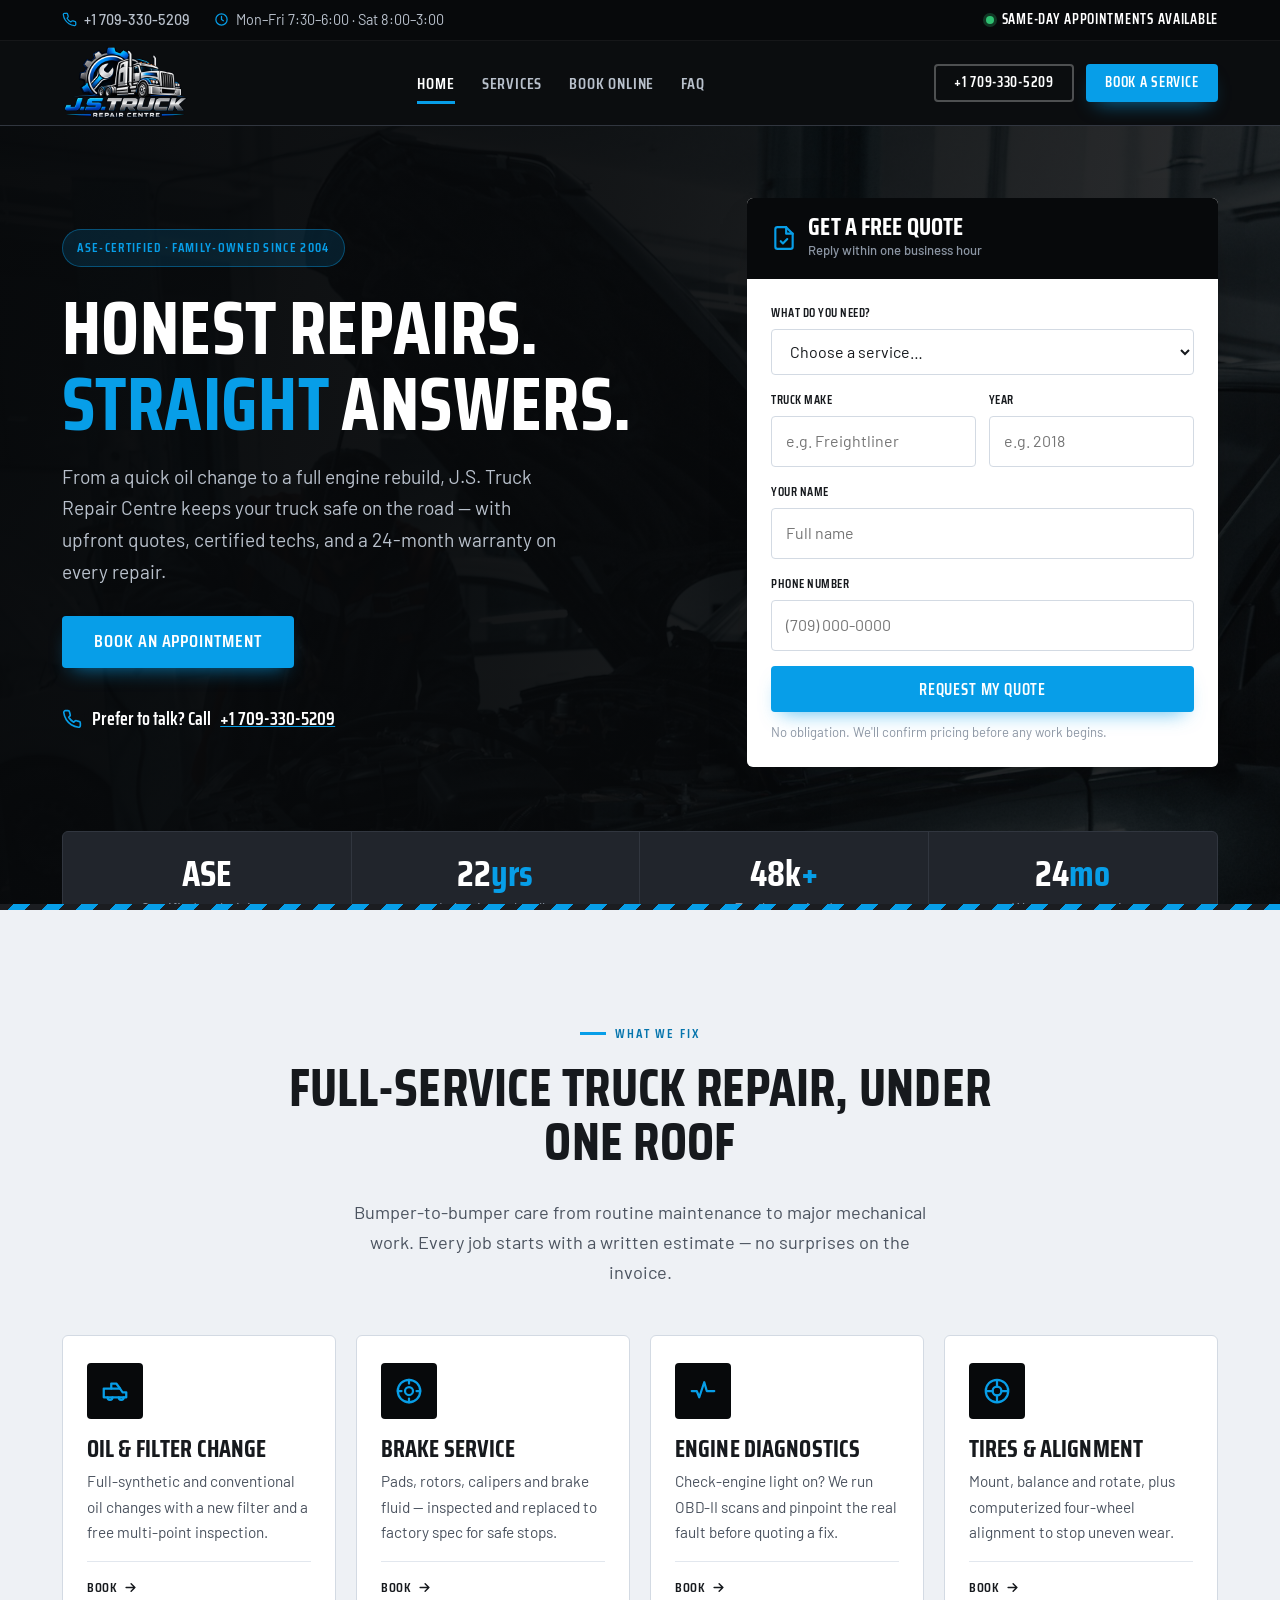
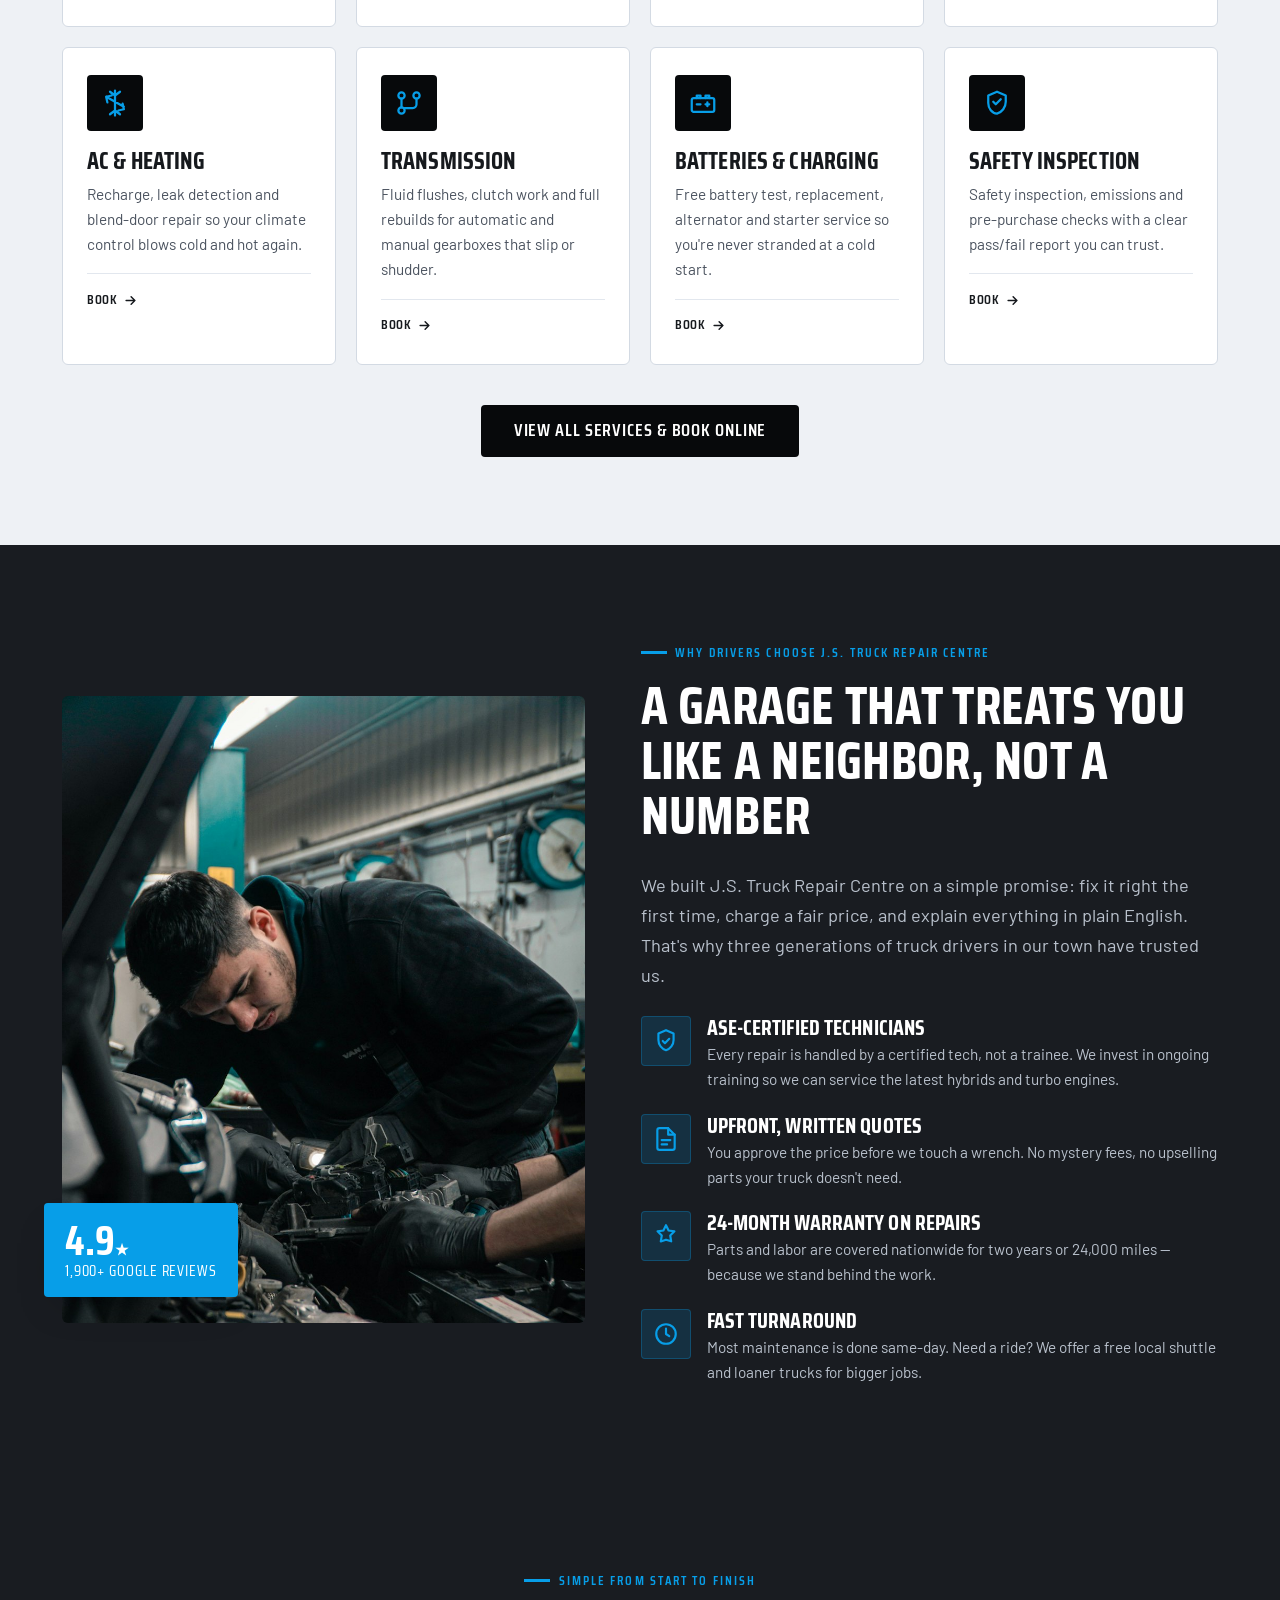
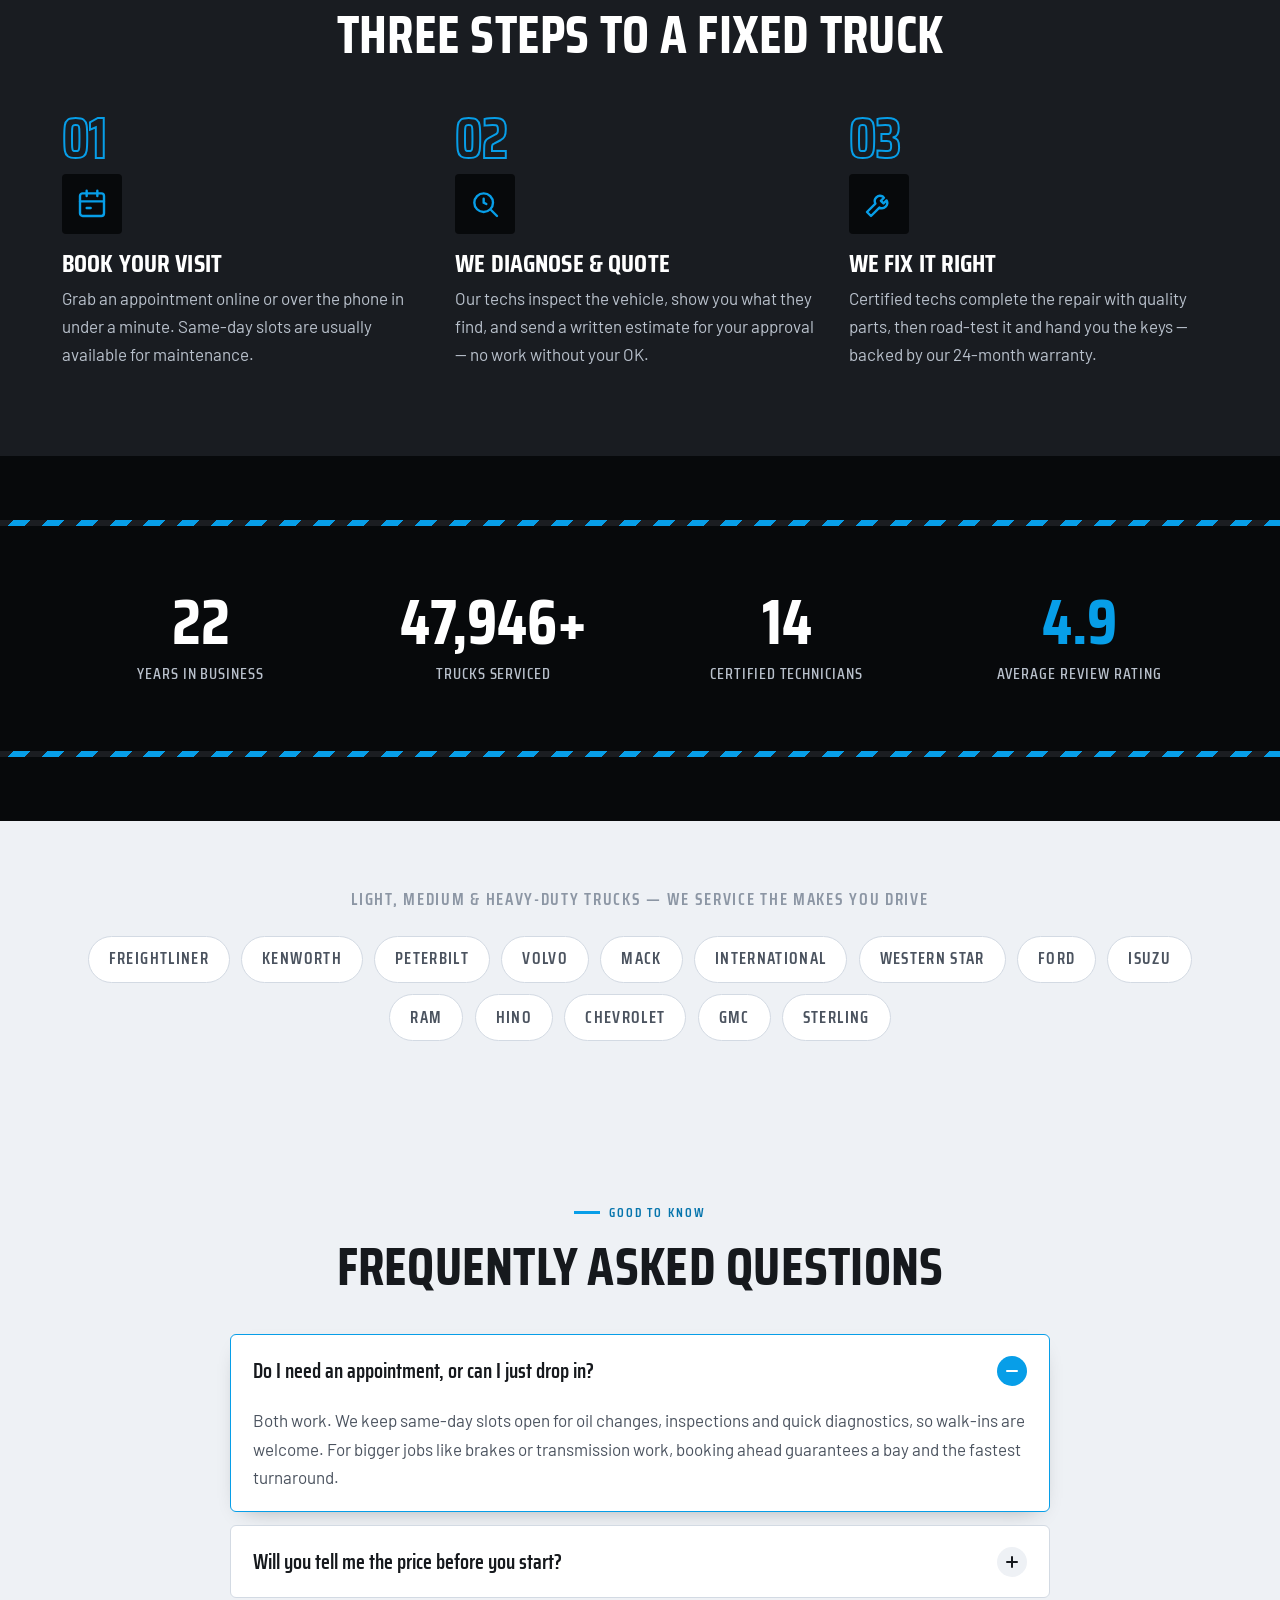
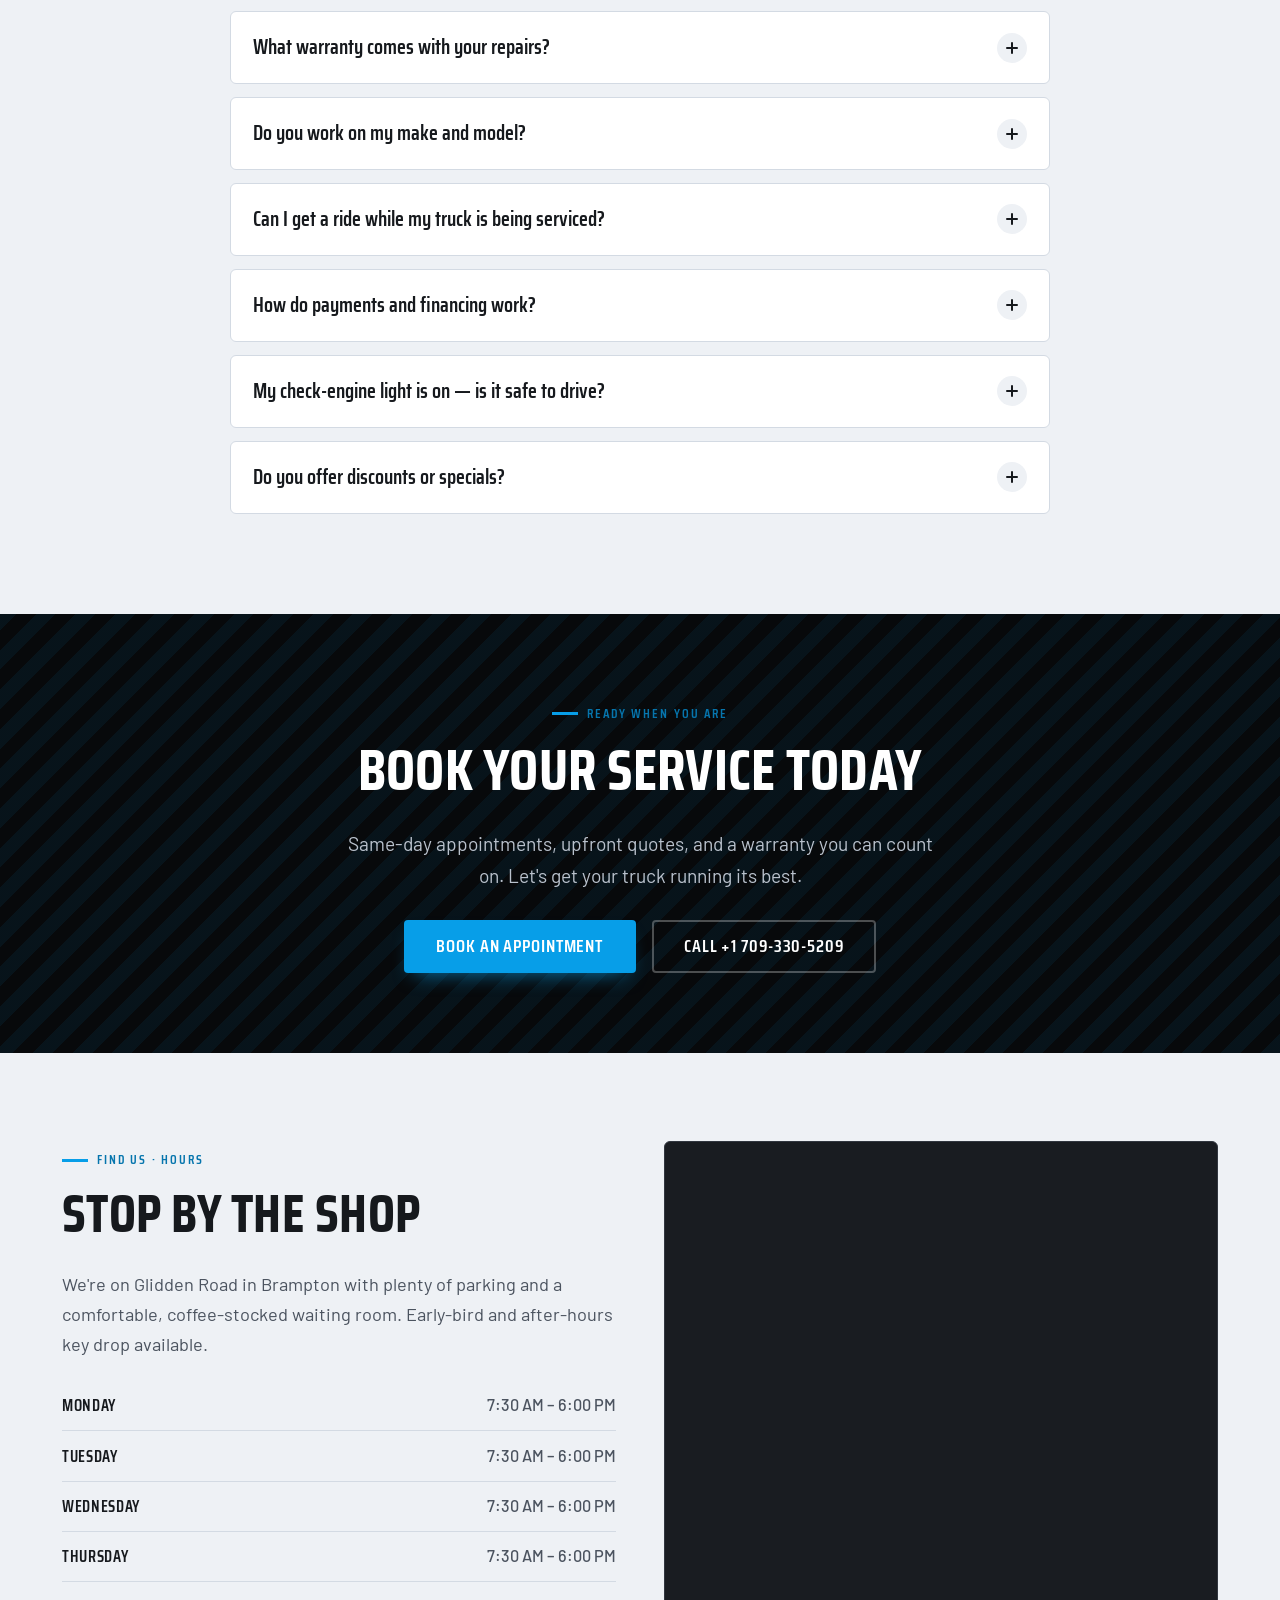
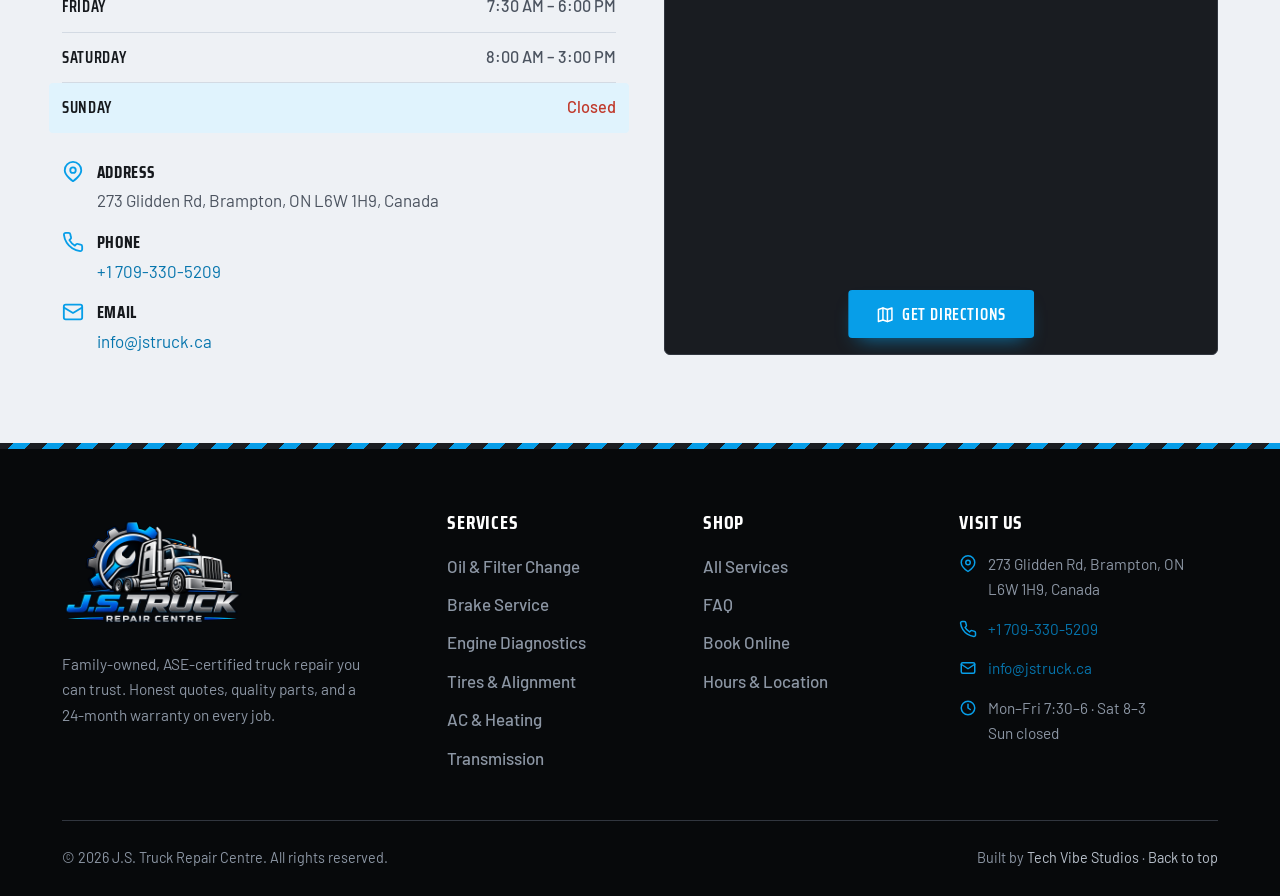
==== commit cbc5ccb4: "fixes for basic seo" ====
--- a/index.html
+++ b/index.html
@@ -14,9 +14,11 @@
   <script>document.documentElement.classList.add('js')</script>
   <meta charset="utf-8">
   <meta name="viewport" content="width=device-width, initial-scale=1">
-  <title>J.S. Truck Repair Centre | Truck Repair in Brampton</title>
+  <title>Truck Repair in Brampton | J.S. Truck Repair Centre</title>
   <meta name="description"
-    content="J.S. Truck Repair Centre in Brampton, Ontario. Explore truck repair services, maintenance, and appointment booking. Visit us at 273 Glidden Rd or call +1 709-330-5209.">
+    content="Truck repair and maintenance in Brampton at J.S. Truck Repair Centre. Visit 273 Glidden Rd for brake repairs, engine diagnostics, oil changes and tire services.">
+  <meta name="keywords"
+    content="truck repair Brampton, truck maintenance Brampton, J.S. Truck Repair Centre, truck brake repair, truck engine diagnostics, truck oil change, truck tire services, 273 Glidden Rd">
   <meta name="theme-color" content="#07090b">
   <link rel="icon" type="image/x-icon" href="favicon/favicon.ico">
   <link rel="icon" type="image/png" sizes="32x32" href="favicon/favicon-32x32.png">
